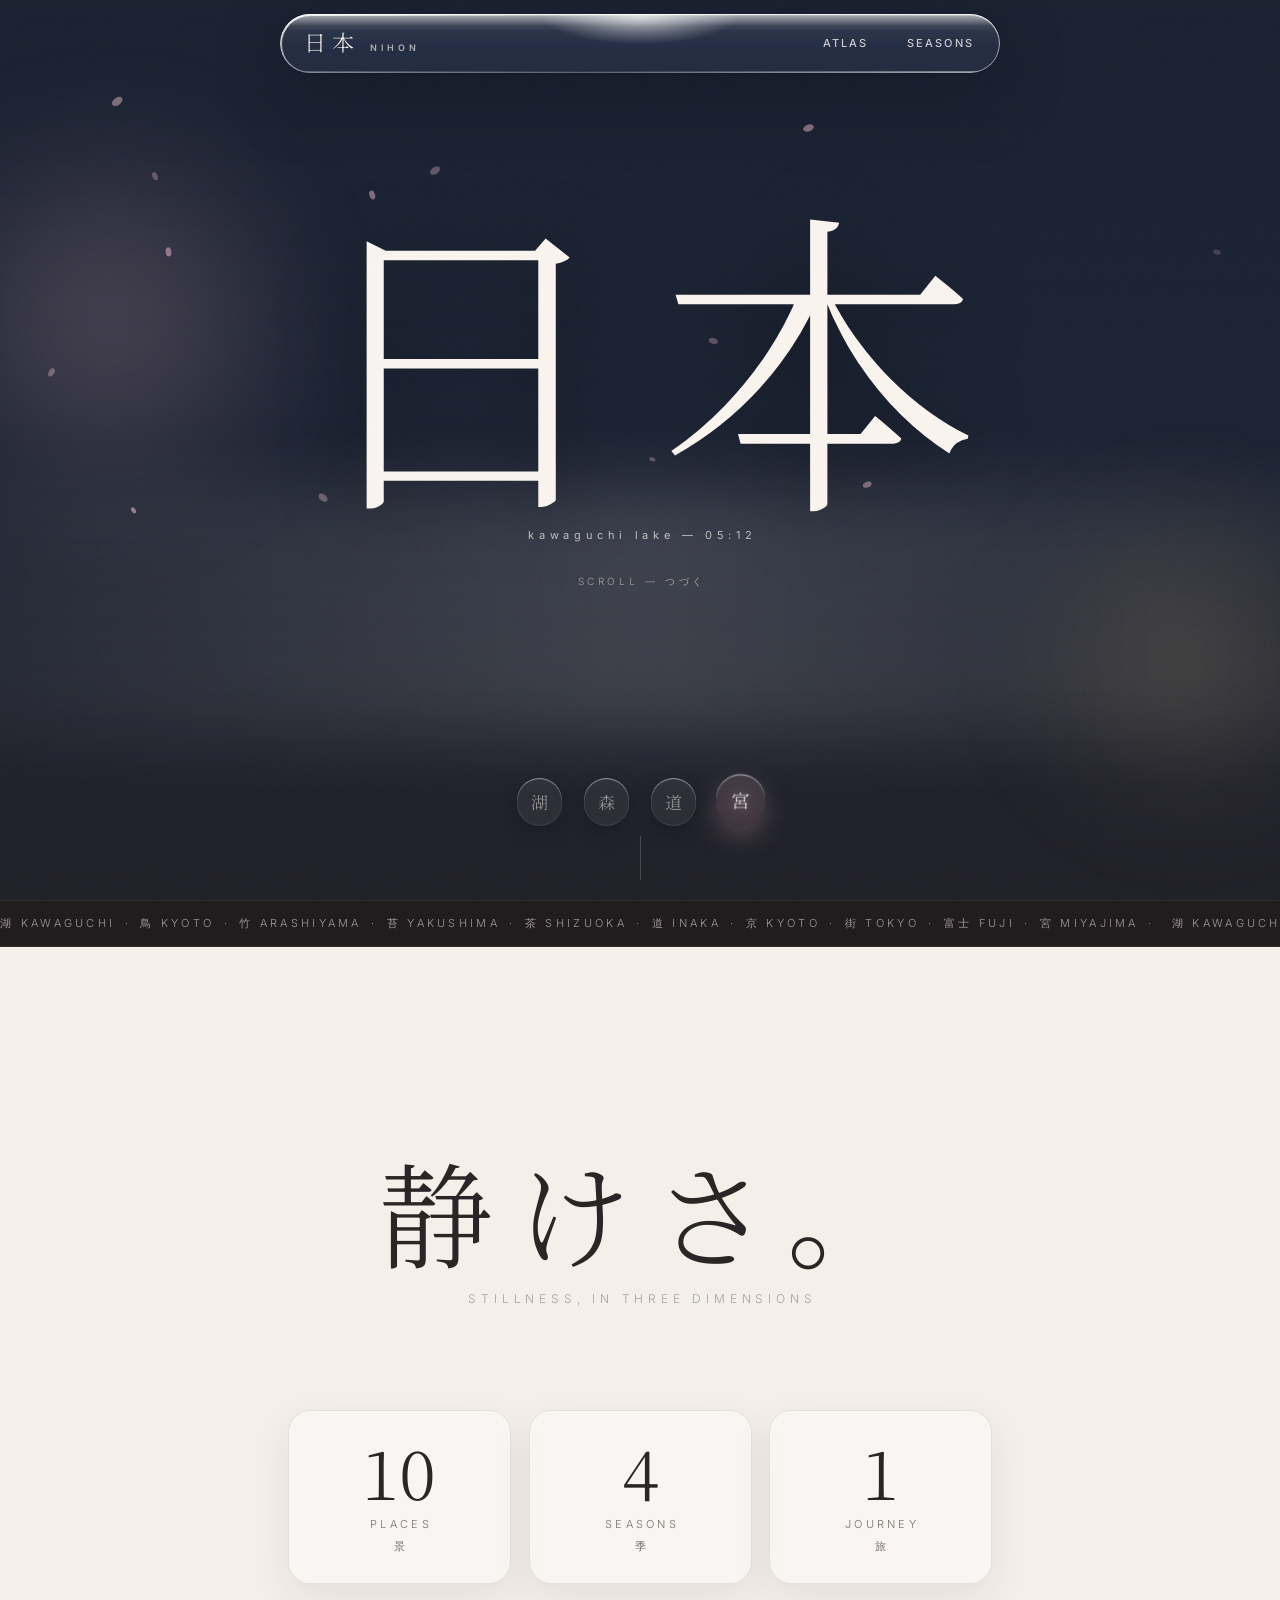
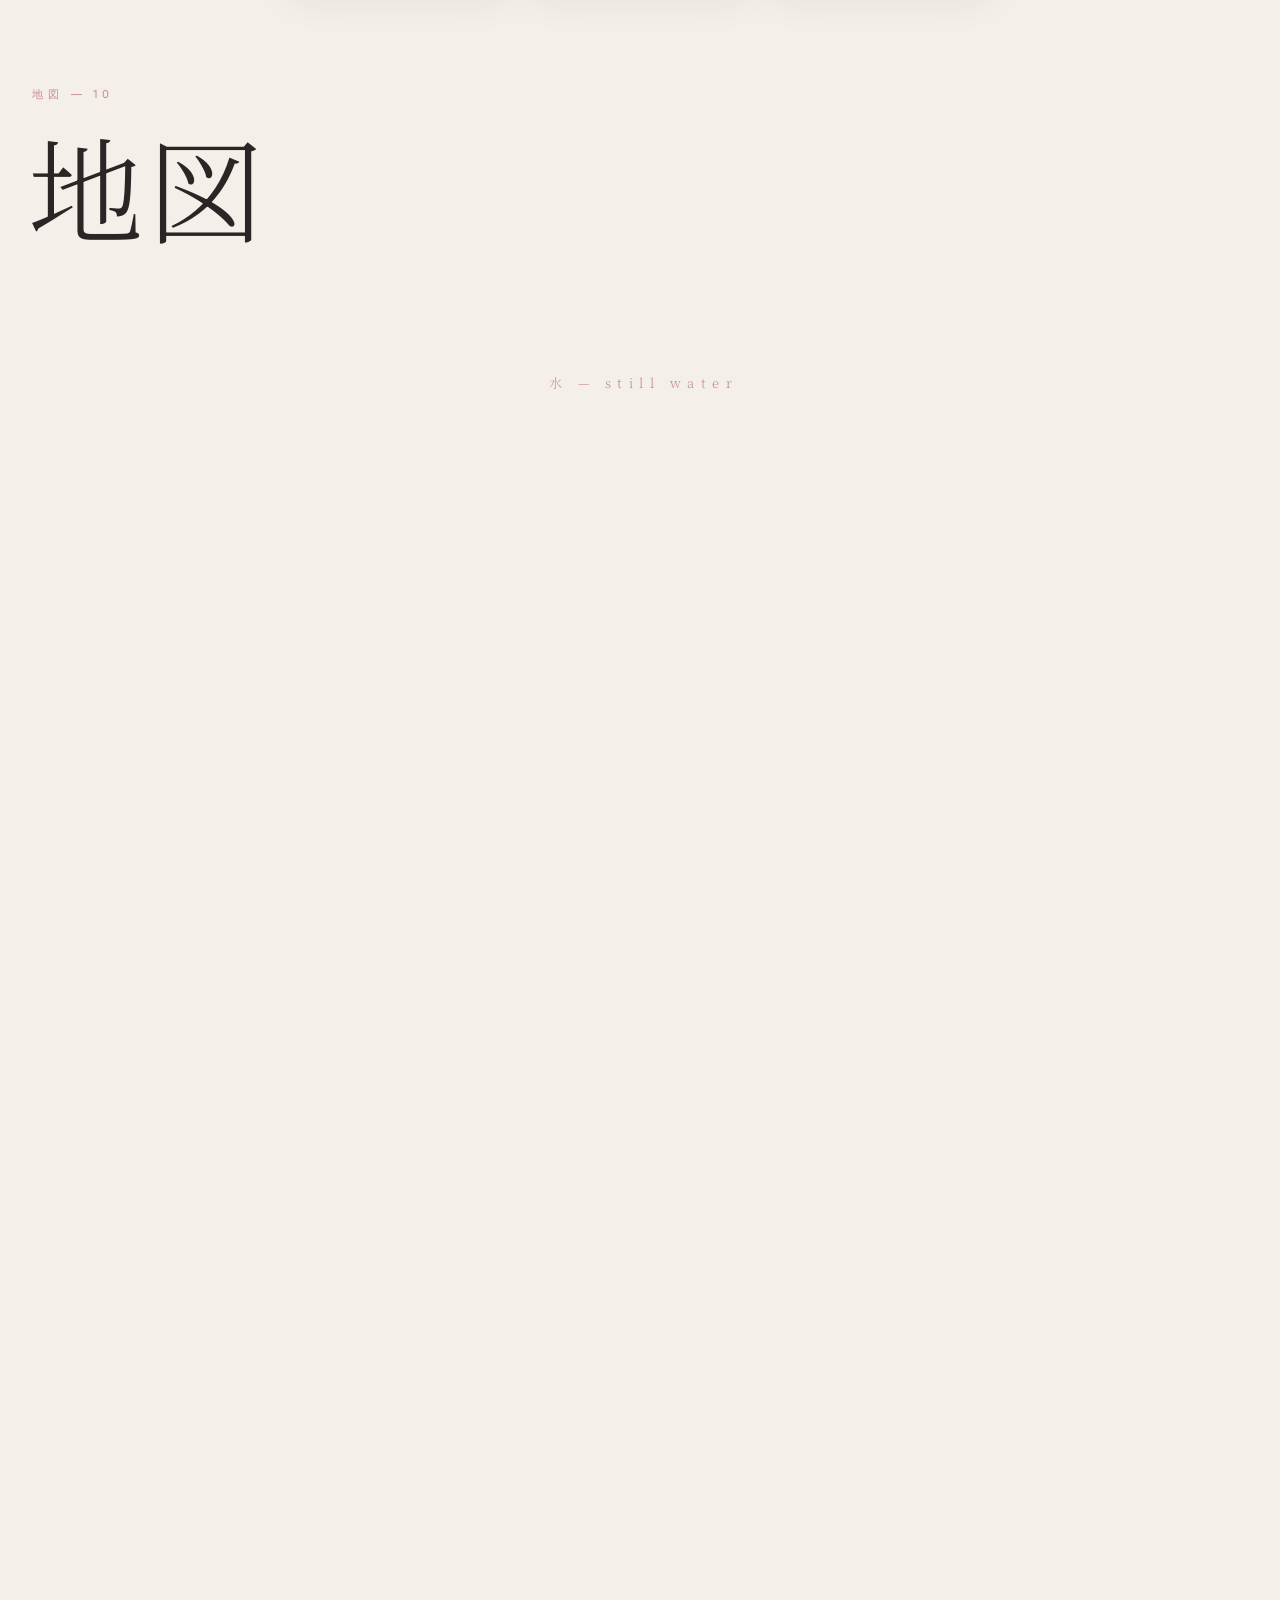
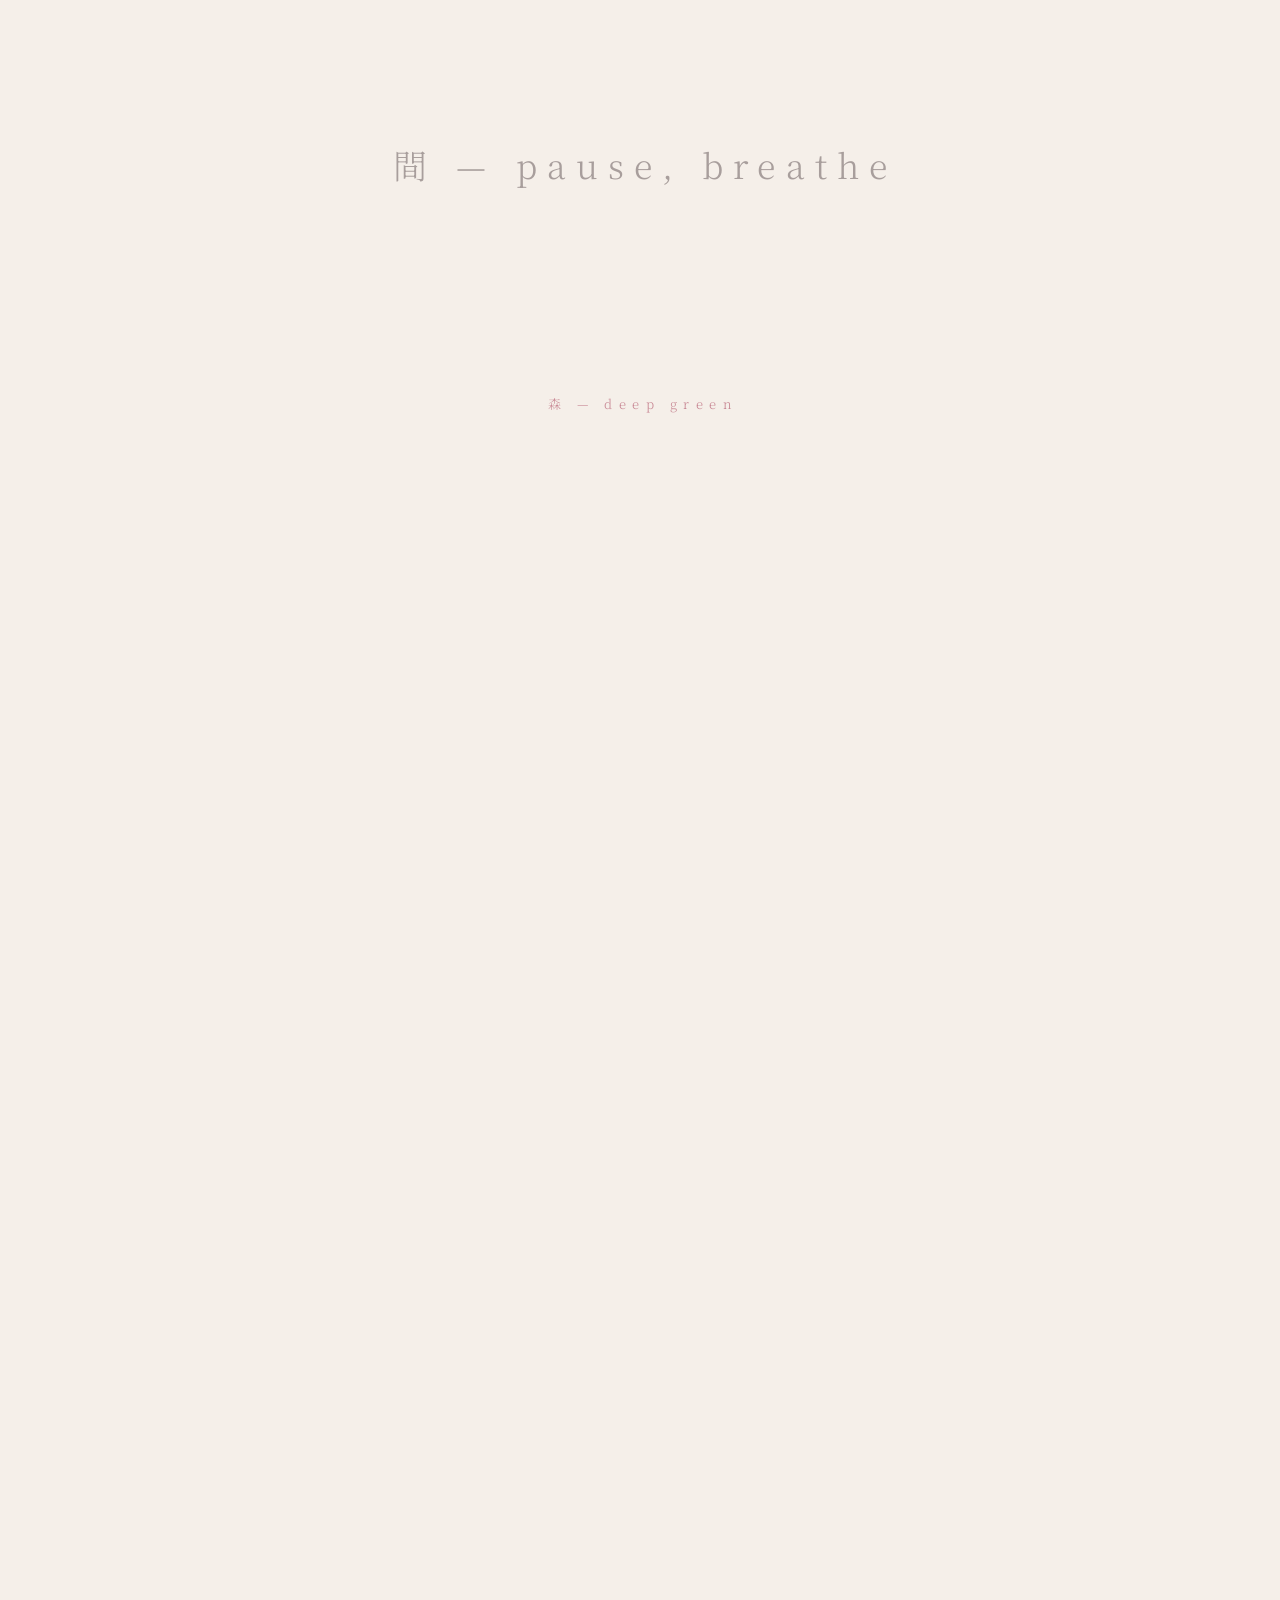
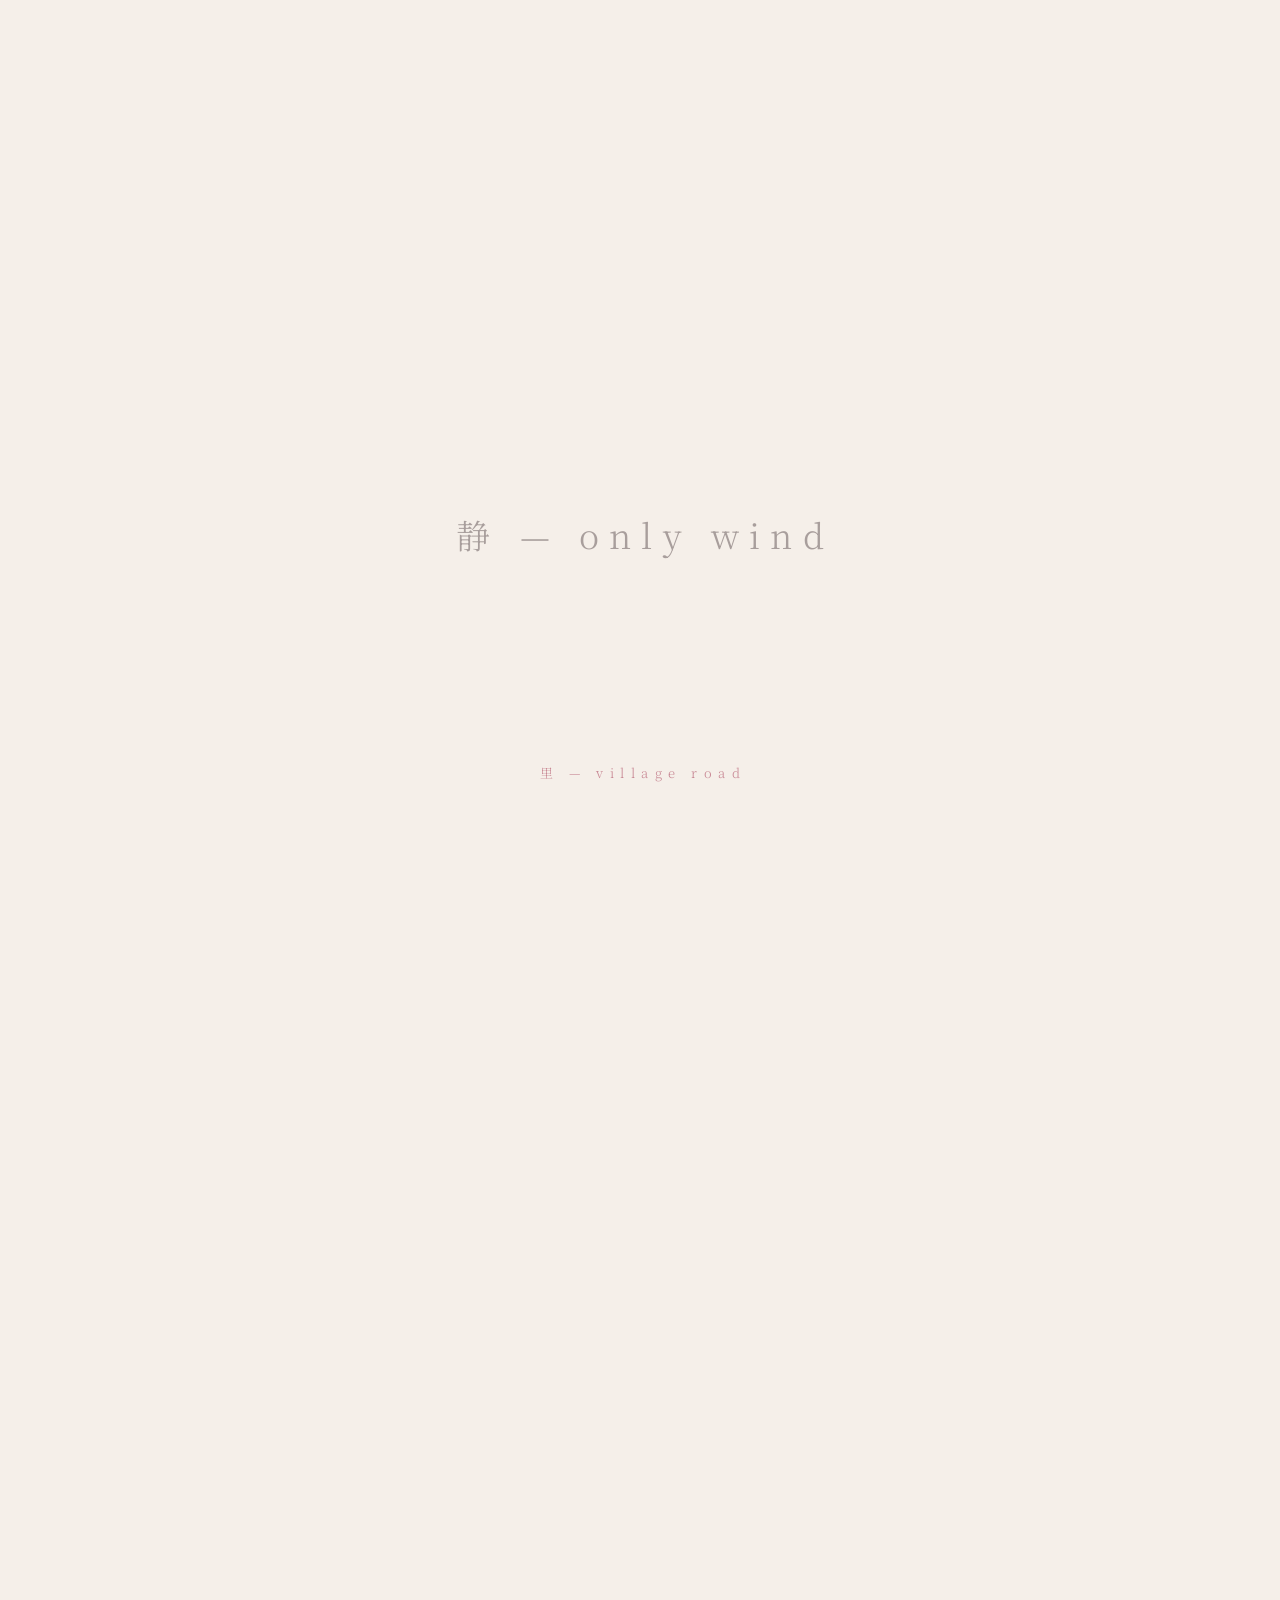
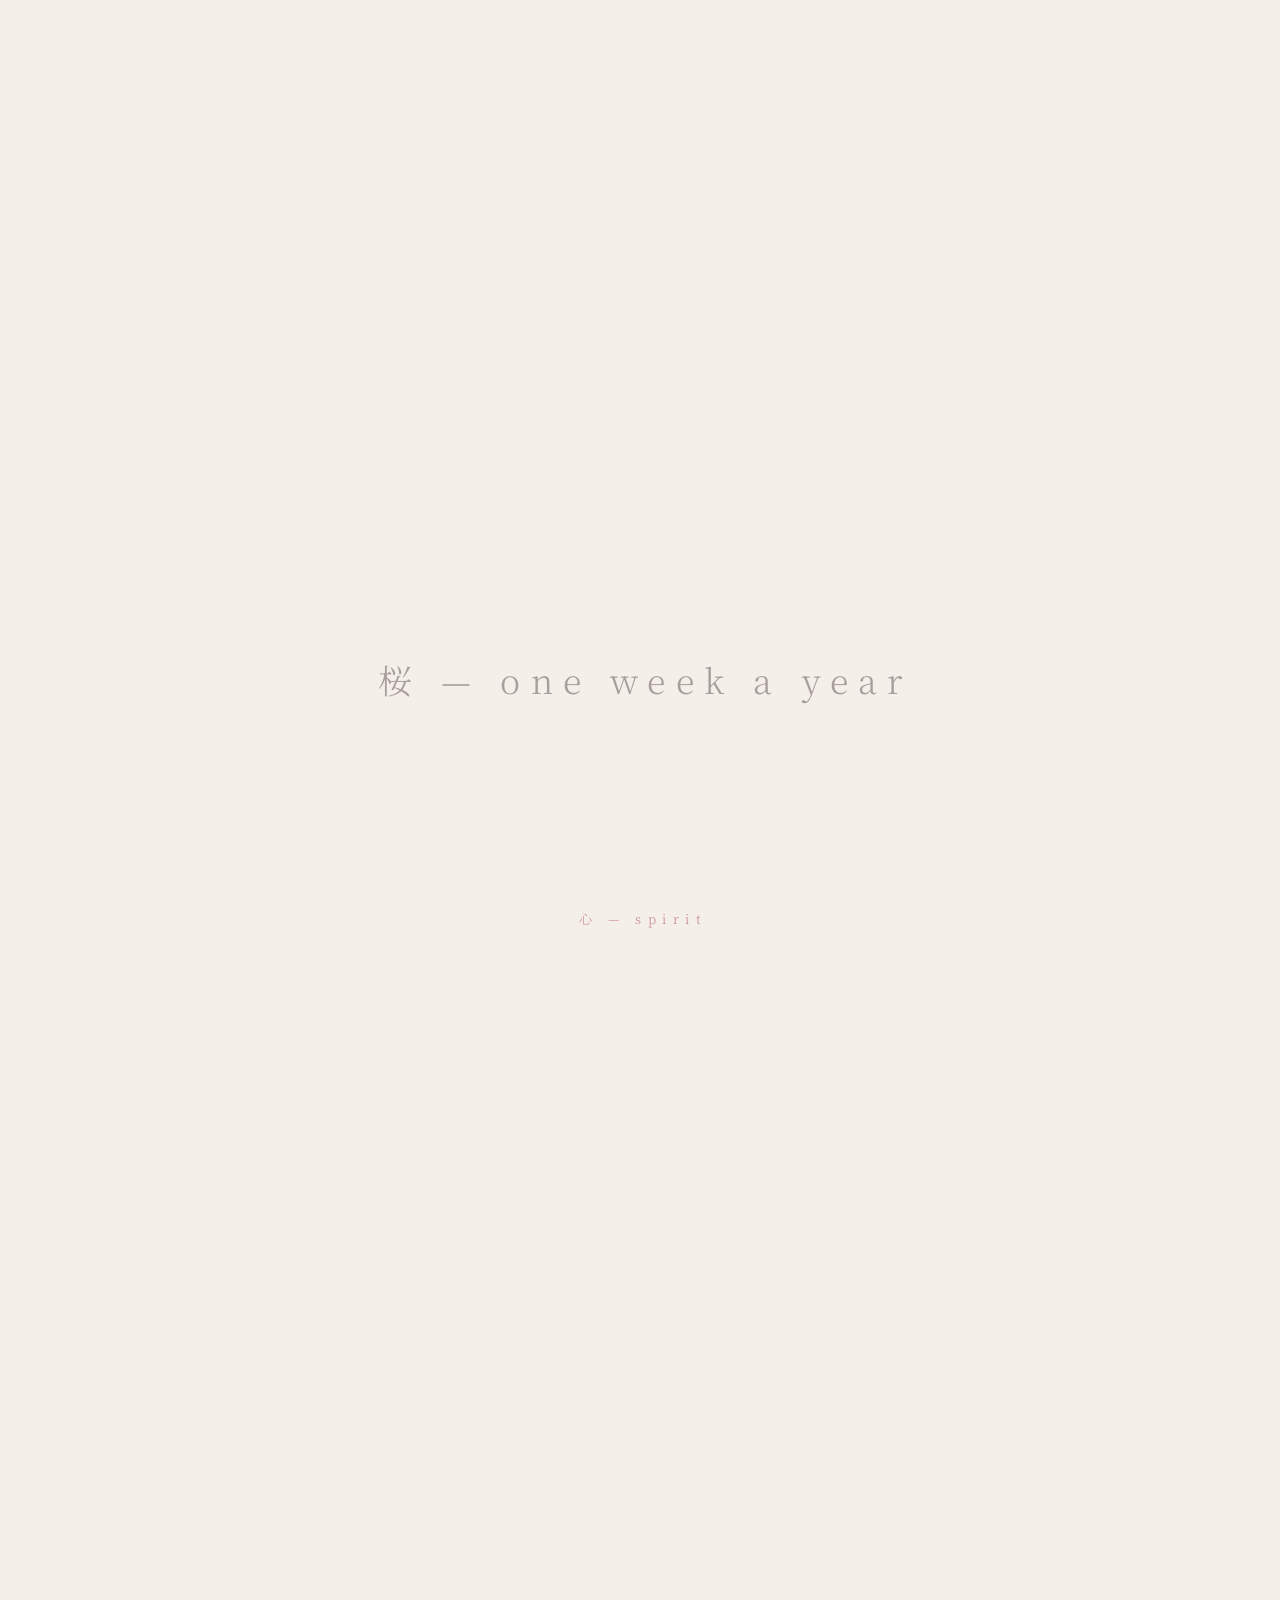
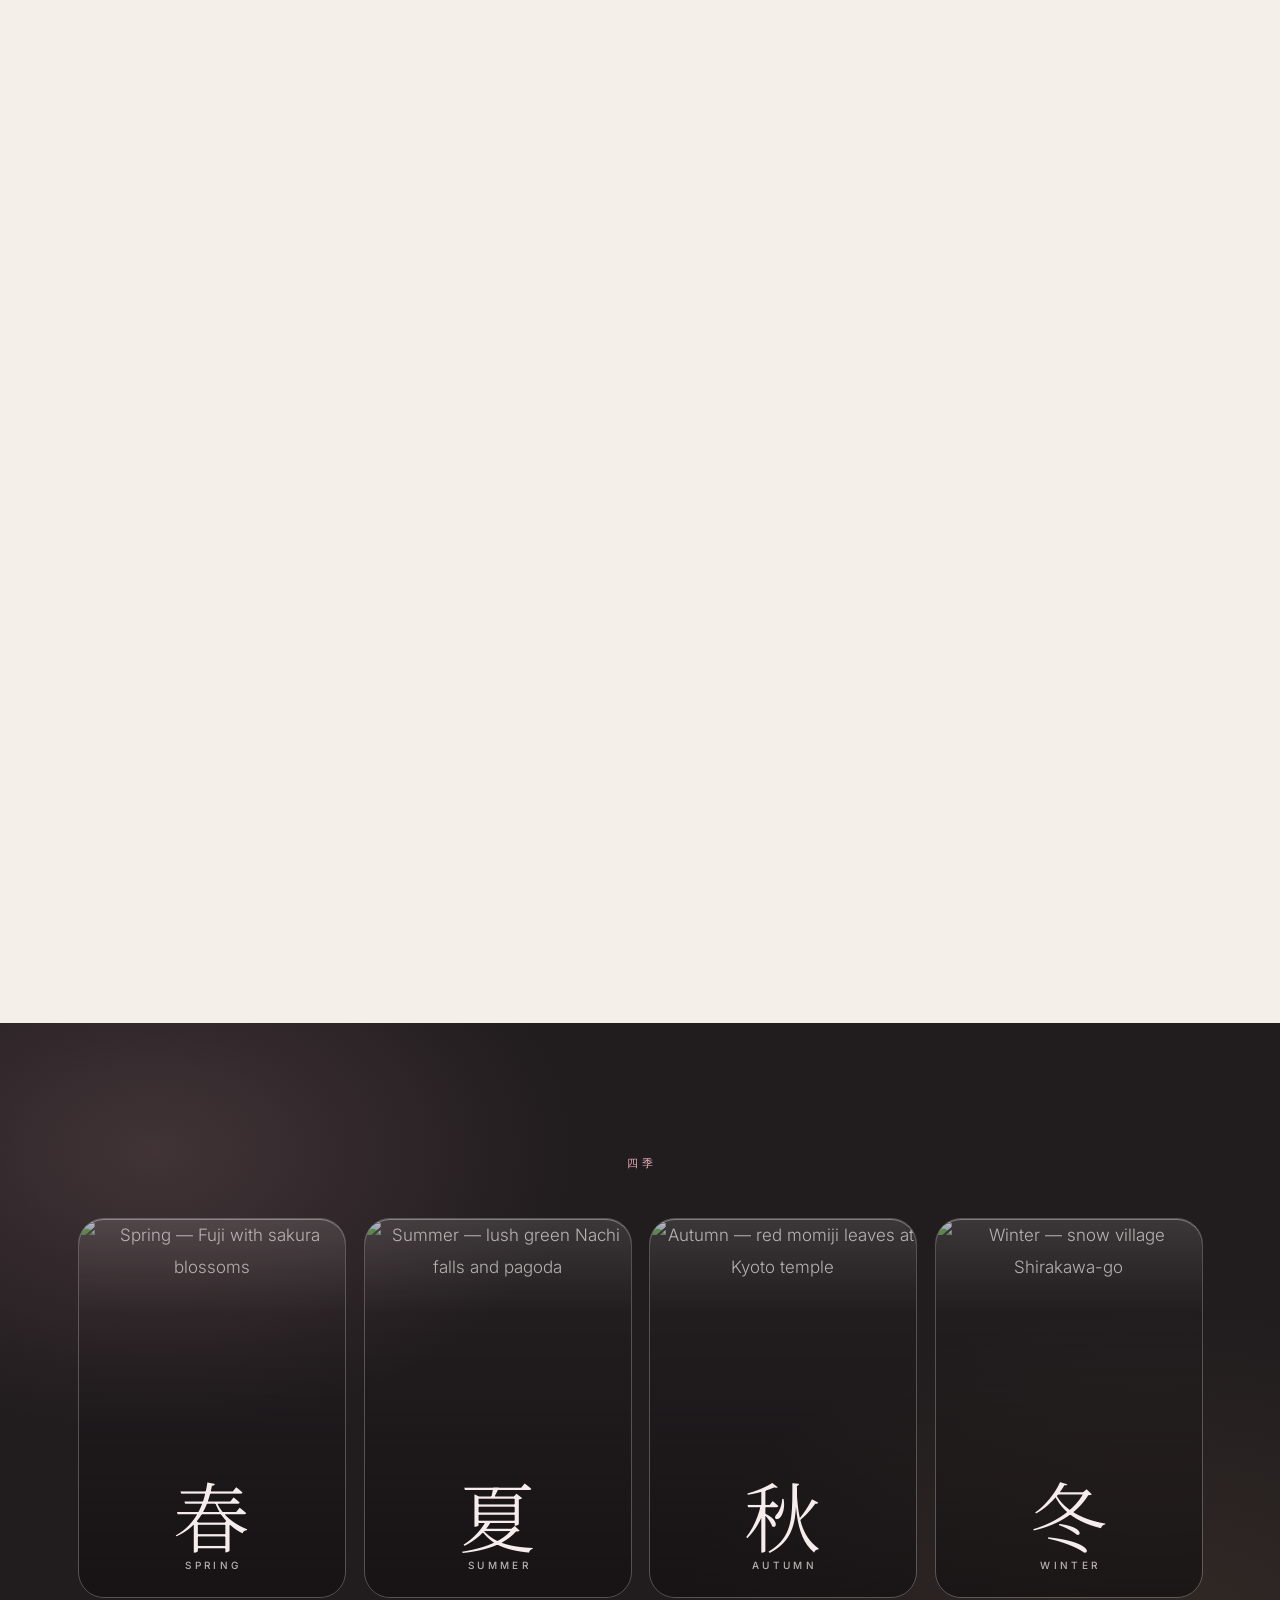
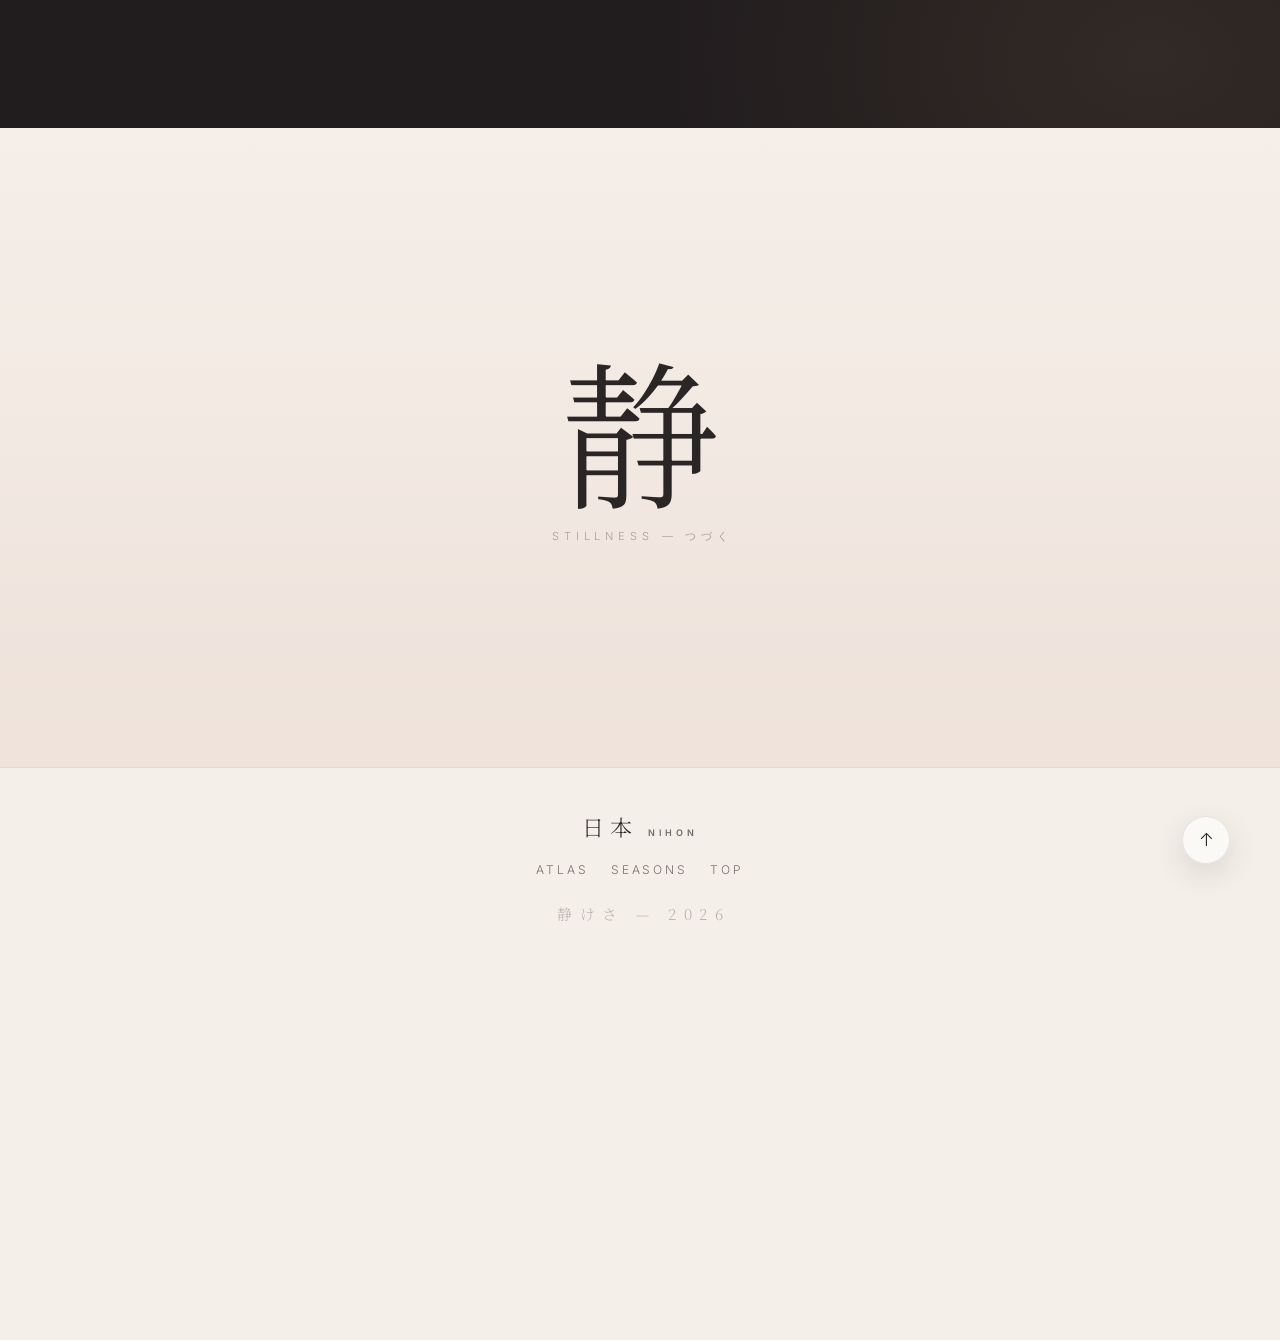
==== index.html @ bc263f72 "app.js alive: custom JS in its own file, crystal liquid glass, hide-on-scroll nav" ====
<!DOCTYPE html>
<html lang="en">
<head>
    <meta charset="UTF-8">
    <meta name="viewport" content="width=device-width, initial-scale=1.0, viewport-fit=cover">
    <meta name="description" content="NIHON — a quiet 3D walk through lake, mountain, road, forest and sakura.">
    <meta name="theme-color" content="#1a2233">
    <meta name="color-scheme" content="light">
    <meta property="og:title" content="NIHON 日本 — Stillness in 3D">
    <meta property="og:description" content="A quiet scroll through lake, bamboo, road, and sakura — now in depth.">
    <meta property="og:type" content="website">
    <meta property="og:image" content="https://images.unsplash.com/photo-1578134260566-d4083893996a?auto=format&fit=crop&w=1200&q=80">
    <link rel="icon" href="data:image/svg+xml,%3Csvg xmlns='http://www.w3.org/2000/svg' viewBox='0 0 100 100'%3E%3Ctext y='.9em' font-size='90'%3E%E6%97%A5%3C/text%3E%3C/svg%3E">
    <link rel="preload" as="image" href="https://images.unsplash.com/photo-1578134260566-d4083893996a?auto=format&fit=crop&w=2400&q=80" fetchpriority="high">
    <title>NIHON 日本 — Stillness in 3D</title>
    <link rel="preconnect" href="https://fonts.googleapis.com">
    <link rel="preconnect" href="https://fonts.gstatic.com" crossorigin>
    <link href="https://fonts.googleapis.com/css2?family=Inter:wght@300;400;500;600&family=Noto+Serif+JP:wght@300;400;500;600&display=swap" rel="stylesheet">
    <link rel="stylesheet" href="solo/styles.css">
</head>
<body>
    <div id="loader" aria-hidden="true"><span class="loader-kanji">日</span><span class="loader-bar"><span></span></span></div>
    <svg width="0" height="0" style="position:absolute" aria-hidden="true" focusable="false">
        <defs>
            <filter id="lg-water" x="-20%" y="-20%" width="140%" height="140%">
                <feTurbulence type="fractalNoise" baseFrequency="0.015 0.032" numOctaves="2" seed="7" result="n"></feTurbulence>
                <feDisplacementMap in="SourceGraphic" in2="n" scale="28" xChannelSelector="R" yChannelSelector="G"></feDisplacementMap>
            </filter>
        </defs>
    </svg>
    <a class="skip" href="#atlas">Skip to atlas</a>
    <div id="progress" aria-hidden="true"></div>
    <div id="grain" aria-hidden="true"></div>
    <div id="dot" aria-hidden="true"></div>

    <header class="nav" id="nav">
        <div class="wrap nav-in">
            <a class="brand magnetic" href="#top"><span class="jp">日本</span><span class="rom">NIHON</span></a>
            <nav class="menu" aria-label="Sections">
                <a class="magnetic" href="#atlas">Atlas</a>
                <a class="magnetic" href="#seasons">Seasons</a>
            </nav>
        </div>
    </header>

    <section class="hero" id="top">
        <div class="hero-still" data-depth="18" aria-hidden="true"><img src="https://images.unsplash.com/photo-1578134260566-d4083893996a?auto=format&fit=crop&w=2400&q=80" srcset="https://images.unsplash.com/photo-1578134260566-d4083893996a?auto=format&fit=crop&w=1200&q=70 1200w, https://images.unsplash.com/photo-1578134260566-d4083893996a?auto=format&fit=crop&w=2400&q=80 2400w" sizes="100vw" alt="" fetchpriority="high" decoding="async"></div>
        <div class="hero-shade" aria-hidden="true"></div>
        <div class="orb orb-a" data-depth="46" aria-hidden="true"></div>
        <div class="orb orb-b" data-depth="70" aria-hidden="true"></div>
        <div class="mist m1" aria-hidden="true"></div>
        <canvas id="petals" aria-hidden="true"></canvas>
        <div class="wrap hero-in">
            <div class="hero-3d">
                <h1 class="nippon">日本</h1>
            </div>
            <p class="tiny-line">kawaguchi lake — 05:12</p>
            <p class="next-hint">scroll — つづく</p>
        </div>
        <div class="hero-foot wrap">
            <div class="kana" aria-label="Journey chapters">
                <a class="k magnetic" href="#p-lake" aria-label="Water — Lake Kawaguchi" title="Water — lake">湖</a>
                <a class="k magnetic" href="#p-forest" aria-label="Forest — Arashiyama bamboo" title="Forest — bamboo">森</a>
                <a class="k magnetic" href="#p-road" aria-label="Village road — Inaka" title="Road — inaka">道</a>
                <a class="k magnetic" href="#p-miyajima" aria-label="Spirit — Miyajima floating torii" title="Spirit — miyajima">宮</a>
            </div>
            <span class="scroll-line" aria-hidden="true"><span></span></span>
        </div>
    </section>

    <div class="marquee" aria-hidden="true">
        <div class="track">
            <span>湖 Kawaguchi&ensp;·&ensp;鳥 Kyoto&ensp;·&ensp;竹 Arashiyama&ensp;·&ensp;苔 Yakushima&ensp;·&ensp;茶 Shizuoka&ensp;·&ensp;道 Inaka&ensp;·&ensp;京 Kyoto&ensp;·&ensp;街 Tokyo&ensp;·&ensp;富士 Fuji&ensp;·&ensp;宮 Miyajima&ensp;·&ensp;</span>
            <span>湖 Kawaguchi&ensp;·&ensp;鳥 Kyoto&ensp;·&ensp;竹 Arashiyama&ensp;·&ensp;苔 Yakushima&ensp;·&ensp;茶 Shizuoka&ensp;·&ensp;道 Inaka&ensp;·&ensp;京 Kyoto&ensp;·&ensp;街 Tokyo&ensp;·&ensp;富士 Fuji&ensp;·&ensp;宮 Miyajima&ensp;·&ensp;</span>
        </div>
    </div>

    <main>
        <section class="preface-sec">
            <p class="preface reveal">静けさ。</p>
            <p class="preface-sub reveal" style="--d:.15s">stillness, in three dimensions</p>
        </section>

        <section class="stats wrap" aria-label="Journey numbers">
            <div class="stat reveal" style="--d:0s"><span class="num" data-count="10">0</span><span class="lbl">places<br>景</span></div>
            <div class="stat reveal" style="--d:.12s"><span class="num" data-count="4">0</span><span class="lbl">seasons<br>季</span></div>
            <div class="stat reveal" style="--d:.24s"><span class="num" data-count="1">0</span><span class="lbl">journey<br>旅</span></div>
        </section>

        <section class="atlas-head wrap" id="atlas">
            <div class="reveal">
                <p class="eyebrow-light">地図 — 10</p>
                <h2>地図</h2>
            </div>
        </section>

        <section class="atlas">
            <p class="chapter reveal">水 — still water</p>
            <article class="place tilt reveal" id="p-lake" style="--d:.05s">
                <figure>
                    <img class="layer-back" src="https://images.unsplash.com/photo-1649583693539-f36f908da137?auto=format&fit=crop&w=1600&q=80" alt="Mount Fuji over Lake Kawaguchi at dawn" loading="lazy" decoding="async">
                    <div class="scrim"></div>
                    <span class="glare" aria-hidden="true"></span>
                    <span class="kanji-ghost" aria-hidden="true">湖</span>
                    <p class="badge"><span>01</span> 湖</p>
                    <div class="words reveal">
                        <h2>湖</h2>
                    </div>
                    <figcaption><span class="chip">Kawaguchi</span></figcaption>
                </figure>
            </article>

            <article class="place slim tilt reveal" id="p-torii" style="--d:.1s">
                <figure>
                    <img class="layer-back" src="https://images.unsplash.com/photo-1528360983277-13d401cdc186?auto=format&fit=crop&w=1600&q=80" alt="Fushimi Inari torii gates in Kyoto" loading="lazy" decoding="async">
                    <div class="scrim"></div>
                    <span class="glare" aria-hidden="true"></span>
                    <span class="kanji-ghost" aria-hidden="true">鳥</span>
                    <p class="badge"><span>02</span> 鳥居</p>
                    <div class="words reveal">
                        <h2>鳥</h2>
                    </div>
                    <figcaption><span class="chip">Kyoto</span></figcaption>
                </figure>
            </article>

            <p class="ma reveal">間 — pause, breathe</p>

            <p class="chapter reveal">森 — deep green</p>
            <article class="place tilt reveal" id="p-forest" style="--d:.05s">
                <figure>
                    <img class="layer-back" src="https://images.unsplash.com/photo-1702564492961-3643703480c2?auto=format&fit=crop&w=1600&q=80" alt="Arashiyama bamboo grove in Kyoto" loading="lazy" decoding="async">
                    <div class="scrim"></div>
                    <span class="glare" aria-hidden="true"></span>
                    <span class="kanji-ghost" aria-hidden="true">竹</span>
                    <p class="badge"><span>03</span> 竹</p>
                    <div class="words reveal">
                        <h2>竹</h2>
                    </div>
                    <figcaption><span class="chip">Arashiyama</span></figcaption>
                </figure>
            </article>

            <article class="place slim tilt reveal" id="p-moss" style="--d:.1s">
                <figure>
                    <img class="layer-back" src="https://images.unsplash.com/photo-1502082553048-f009c37129b9?auto=format&fit=crop&w=1600&q=80" alt="Quiet green forest light" loading="lazy" decoding="async">
                    <div class="scrim"></div>
                    <span class="glare" aria-hidden="true"></span>
                    <span class="kanji-ghost" aria-hidden="true">苔</span>
                    <p class="badge"><span>04</span> 苔</p>
                    <div class="words reveal">
                        <h2>苔</h2>
                    </div>
                    <figcaption><span class="chip">Yakushima</span></figcaption>
                </figure>
            </article>

            <p class="ma reveal">静 — only wind</p>

            <p class="chapter reveal">里 — village road</p>
            <article class="place slim tilt reveal" id="p-tea" style="--d:.05s">
                <figure>
                    <img class="layer-back" src="https://images.unsplash.com/photo-1582793988951-9aed5509eb97?auto=format&fit=crop&w=1600&q=80" alt="Green tea fields in Shizuoka" loading="lazy" decoding="async">
                    <div class="scrim"></div>
                    <span class="glare" aria-hidden="true"></span>
                    <span class="kanji-ghost" aria-hidden="true">茶</span>
                    <p class="badge"><span>05</span> 茶</p>
                    <div class="words reveal">
                        <h2>茶</h2>
                    </div>
                    <figcaption><span class="chip">Shizuoka</span></figcaption>
                </figure>
            </article>

            <article class="place tilt reveal" id="p-road" style="--d:.1s">
                <figure>
                    <img class="layer-back" src="https://images.unsplash.com/photo-1505069190533-da1c9af13346?auto=format&fit=crop&w=1600&q=80" alt="Country road with Mount Fuji ahead" loading="lazy" decoding="async">
                    <div class="scrim"></div>
                    <span class="glare" aria-hidden="true"></span>
                    <span class="kanji-ghost" aria-hidden="true">道</span>
                    <p class="badge"><span>06</span> 道</p>
                    <div class="words reveal">
                        <h2>道</h2>
                    </div>
                    <figcaption><span class="chip">Inaka</span></figcaption>
                </figure>
            </article>

            <article class="place slim tilt reveal" id="p-kyo" style="--d:.05s">
                <figure>
                    <img class="layer-back" src="https://images.unsplash.com/photo-1493976040374-85c8e12f0c0e?auto=format&fit=crop&w=1600&q=80" alt="Old Kyoto temple street in the morning" loading="lazy" decoding="async">
                    <div class="scrim"></div>
                    <span class="glare" aria-hidden="true"></span>
                    <span class="kanji-ghost" aria-hidden="true">京</span>
                    <p class="badge"><span>07</span> 京</p>
                    <div class="words reveal">
                        <h2>京</h2>
                    </div>
                    <figcaption><span class="chip">Kyoto</span></figcaption>
                </figure>
            </article>

            <article class="place slim tilt reveal" id="p-machi" style="--d:.1s">
                <figure>
                    <img class="layer-back" src="https://images.unsplash.com/photo-1480796927426-f609979314bd?auto=format&fit=crop&w=1600&q=80" alt="Soft Tokyo skyline fading into dusk haze" loading="lazy" decoding="async">
                    <div class="scrim"></div>
                    <span class="glare" aria-hidden="true"></span>
                    <span class="kanji-ghost" aria-hidden="true">街</span>
                    <p class="badge"><span>08</span> 街</p>
                    <div class="words reveal">
                        <h2>街</h2>
                    </div>
                    <figcaption><span class="chip">Tokyo</span></figcaption>
                </figure>
            </article>

            <p class="ma reveal">桜 — one week a year</p>

            <p class="chapter reveal">心 — spirit</p>
            <article class="place tilt reveal" id="p-fuji" style="--d:.05s">
                <figure>
                    <img class="layer-back" src="https://images.unsplash.com/photo-1545569341-9eb8b30979d9?auto=format&fit=crop&w=1600&q=80" alt="Chureito pagoda with Mount Fuji and sakura" loading="lazy" decoding="async">
                    <div class="scrim"></div>
                    <span class="glare" aria-hidden="true"></span>
                    <span class="kanji-ghost" aria-hidden="true">富士</span>
                    <p class="badge"><span>09</span> 富士</p>
                    <div class="words reveal">
                        <h2>富士</h2>
                    </div>
                    <figcaption><span class="chip">Fuji</span></figcaption>
                </figure>
            </article>

            <article class="place slim tilt reveal" id="p-miyajima" style="--d:.1s">
                <figure>
                    <img class="layer-back" src="https://images.unsplash.com/photo-1522383225653-ed111181a951?auto=format&fit=crop&w=1600&q=80" alt="Floating torii gate at Miyajima in calm water" loading="lazy" decoding="async">
                    <div class="scrim"></div>
                    <span class="glare" aria-hidden="true"></span>
                    <span class="kanji-ghost" aria-hidden="true">宮</span>
                    <p class="badge"><span>10</span> 宮島</p>
                    <div class="words reveal">
                        <h2>宮</h2>
                    </div>
                    <figcaption><span class="chip">Miyajima</span></figcaption>
                </figure>
            </article>
        </section>

        <section class="seasons" id="seasons">
            <div class="seasons-glow" aria-hidden="true"></div>
            <div class="wrap">
                <p class="eyebrow reveal">四季</p>
                <div class="season-min reveal" style="--d:.1s">
                    <div class="season-card tilt"><span class="shine" aria-hidden="true"></span><img src="https://images.unsplash.com/photo-1490806843957-31f4c9a91c65?auto=format&fit=crop&w=800&q=70" alt="Spring — Fuji with sakura blossoms" loading="lazy"><span class="kanji">春</span><span class="rom">spring</span></div>
                    <div class="season-card tilt"><span class="shine" aria-hidden="true"></span><img src="https://images.unsplash.com/photo-1589308078059-be1415eab4c3?auto=format&fit=crop&w=800&q=70" alt="Summer — lush green Nachi falls and pagoda" loading="lazy"><span class="kanji">夏</span><span class="rom">summer</span></div>
                    <div class="season-card tilt"><span class="shine" aria-hidden="true"></span><img src="https://images.unsplash.com/photo-1504198458649-3128b932f49e?auto=format&fit=crop&w=800&q=70" alt="Autumn — red momiji leaves at Kyoto temple" loading="lazy"><span class="kanji">秋</span><span class="rom">autumn</span></div>
                    <div class="season-card tilt"><span class="shine" aria-hidden="true"></span><img src="https://images.unsplash.com/photo-1557409518-691ebcd96038?auto=format&fit=crop&w=800&q=70" alt="Winter — snow village Shirakawa-go" loading="lazy"><span class="kanji">冬</span><span class="rom">winter</span></div>
                </div>
            </div>
        </section>

        <section class="closing">
            <div class="wrap narrow reveal">
                <p class="kanji-lg">静</p>
                <p class="closing-sub">stillness — つづく</p>
            </div>
        </section>
    </main>

    <footer id="colophon">
        <div class="wrap foot-in">
            <a class="brand foot-brand magnetic" href="#top"><span class="jp">日本</span><span class="rom">NIHON</span></a>
            <nav class="foot-nav" aria-label="Footer">
                <a href="#atlas">Atlas</a>
                <a href="#seasons">Seasons</a>
                <a href="#top">Top</a>
            </nav>
            <p class="dim">静けさ — <span id="year">2026</span></p>
            <button id="toTop" class="to-top magnetic" aria-label="Back to top">↑</button>
        </div>
    </footer>

    <script src="solo/lenis.min.js"></script>
    <script src="solo/app.js"></script>
</body>
</html>
---- solo/styles.css ----
:root {
    --paper: #f5efe9;
    --paper-2: #eee2da;
    --ink: #2b2626;
    --soft: #7a6f6d;
    --muted: #a89e9c;
    --line: rgba(43, 38, 38, 0.1);
    --moss-bright: #8ba182;
    --washi: #faf5ef;
    --deep: #211c1e;
    --kin: #c9a86a;
    --sakura: #e9aeb9;
    --sakura-deep: #c98a96;
    --shadow-lg: 0 30px 80px rgba(16, 21, 16, 0.28), 0 4px 18px rgba(16, 21, 16, 0.18);
    --expo: cubic-bezier(0.22, 1, 0.36, 1);
    --serif: "Noto Serif JP", "Hiragino Mincho ProN", serif;
    --sans: "Inter", -apple-system, "Segoe UI", Arial, sans-serif;
    /* liquid glass tokens — 100% water, real depth */
    --glass-blur: blur(14px) saturate(1.4);
    --glass-blur-sm: blur(10px) saturate(1.3);
    --glass-edge: rgba(255, 255, 255, 0.5);
    --glass-hi: rgba(255, 255, 255, 0.8);
    --glass-lo: rgba(255, 255, 255, 0.08);
    --mx: 50%;
    --my: 18%;
    --gi: 1;
    --rx: 0deg;
    --ry: 0deg;
    --press: 0;
    --spring: cubic-bezier(0.34, 1.8, 0.64, 1);
    /* 3D card tokens */
    --gx: 50%;
    --gy: 30%;
    --hx: 0deg;
    --hy: 0deg;
    --d: 0s;
}
@property --mx { syntax: "<percentage>"; inherits: true; initial-value: 50%; }
@property --my { syntax: "<percentage>"; inherits: true; initial-value: 18%; }
@property --gi { syntax: "<number>"; inherits: true; initial-value: 1; }

* { box-sizing: border-box; }
html { scroll-behavior: smooth; }
html.lenis, html.lenis body { height: auto; }
.lenis.lenis-smooth { scroll-behavior: auto !important; }
body {
    margin: 0;
    background: var(--paper);
    color: var(--ink);
    font-family: var(--sans);
    font-weight: 300;
    font-size: 17px;
    line-height: 1.9;
    -webkit-font-smoothing: antialiased;
    text-rendering: optimizeLegibility;
    overflow-x: hidden;
}
::selection { background: var(--sakura); color: #fff; }
h1, h2, h3 { font-family: var(--serif); font-weight: 300; line-height: 1.15; margin: 0; text-wrap: balance; letter-spacing: 0.02em; }
p { text-wrap: pretty; }
img { user-select: none; display: block; opacity: 0; transition: opacity 0.9s ease; }
img.ok { opacity: 1; }
a { transition: color 0.4s var(--expo), opacity 0.4s var(--expo), background 0.4s var(--expo), transform 0.4s var(--expo), border-color 0.4s; }
a:focus-visible, button:focus-visible { outline: 2px solid var(--moss-bright); outline-offset: 4px; border-radius: 4px; }
button { font: inherit; }
.wrap { max-width: 1180px; margin: 0 auto; padding: 0 28px; }
.wrap.narrow { max-width: 700px; }
.skip { position: fixed; top: -60px; left: 16px; z-index: 300; background: var(--ink); color: var(--washi); font-size: 13px; letter-spacing: 0.08em; text-decoration: none; padding: 10px 18px; border-radius: 999px; transition: top 0.3s var(--expo); }
.skip:focus-visible { top: 12px; }
section[id], article[id] { scroll-margin-top: 90px; }

/* loader */
#loader { position: fixed; inset: 0; z-index: 400; display: flex; flex-direction: column; gap: 18px; align-items: center; justify-content: center; background: #1a2233; color: var(--washi); transition: opacity 0.7s var(--expo), visibility 0.7s; }
#loader.done { opacity: 0; visibility: hidden; }
.loader-kanji { font-family: var(--serif); font-size: clamp(64px, 12vw, 110px); animation: breatheHint 1.6s ease-in-out infinite; }
.loader-bar { width: 148px; height: 2px; border-radius: 2px; background: rgba(250,245,239,0.18); overflow: hidden; }
.loader-bar span { display: block; height: 100%; width: 40%; border-radius: inherit; background: linear-gradient(90deg, var(--sakura), var(--kin)); animation: loadslide 1.1s var(--expo) infinite; }
@keyframes loadslide { 0% { transform: translateX(-110%); } 100% { transform: translateX(380%); } }

/* progress + grain */
#progress { position: fixed; top: 0; left: 0; right: 0; height: 3px; z-index: 120; background: linear-gradient(90deg, var(--sakura), var(--kin)); transform-origin: 0 50%; transform: scaleX(0); }
#grain { position: fixed; inset: 0; z-index: 90; pointer-events: none; opacity: 0.05;
    background-image: url("data:image/svg+xml,%3Csvg xmlns='http://www.w3.org/2000/svg' width='160' height='160'%3E%3Cfilter id='n'%3E%3CfeTurbulence type='fractalNoise' baseFrequency='0.9' numOctaves='2'/%3E%3C/filter%3E%3Crect width='160' height='160' filter='url(%23n)' opacity='1'/%3E%3C/svg%3E");
}

/* reveal — staggered */
.reveal { opacity: 0; transform: translateY(28px); transition: opacity 1s var(--expo), transform 1s var(--expo); transition-delay: var(--d, 0s); will-change: opacity, transform; }
.reveal.in { opacity: 1; transform: none; }

/* magnetic */
.magnetic { transition: translate 0.45s var(--expo); will-change: translate; }

/* nav — true liquid glass pill */
.nav { position: fixed; inset: 14px 0 auto 0; z-index: 100; perspective: 900px; transition: translate 0.5s var(--expo); }
.nav.hide { translate: 0 -140%; }
.nav-in {
    position: relative; overflow: hidden; isolation: isolate;
    max-width: 720px; margin: 0 auto; padding: 10px 10px 10px 24px;
    display: flex; align-items: center; justify-content: space-between; gap: 20px;
    border: 0; border-radius: 999px;
    transform: rotateX(var(--rx)) rotateY(var(--ry)) scale(calc(1 - var(--press) * 0.02));
    background:
        linear-gradient(180deg, rgba(255,255,255,0.28), rgba(255,255,255,0.04) 30%, transparent 62%),
        rgba(255,255,255,0.05);
    backdrop-filter: var(--glass-blur); -webkit-backdrop-filter: var(--glass-blur);
    box-shadow:
        inset 0 1px 1px 0 rgba(255,255,255,0.9),
        inset 0 -1px 1px 0 rgba(255,255,255,0.15),
        inset 1px 0 1px 0 rgba(255,255,255,0.25),
        inset -1px 0 1px 0 rgba(255,255,255,0.25),
        inset 0 0 0 1px rgba(255,255,255,0.08),
        0 1px 2px rgba(5,10,20,0.15),
        0 24px 70px rgba(5,10,20,0.3);
    transition: background 0.6s var(--expo), box-shadow 0.6s;
}
.nav-in::before {
    content: ""; position: absolute; inset: 0; z-index: 0; border-radius: inherit; pointer-events: none;
    background:
        linear-gradient(180deg, rgba(255,255,255,0.5), transparent 20%),
        radial-gradient(140px 40px at var(--mx) 4%, rgba(255,255,255,calc(0.65 * var(--gi))), transparent 70%);
    opacity: 1;
}
.nav-in::after {
    content: ""; position: absolute; inset: 0; border-radius: inherit; pointer-events: none;
    padding: 1.5px;
    background: linear-gradient(165deg, rgba(255,255,255,1), rgba(255,255,255,0.25) 28%, rgba(255,255,255,0.05) 55%, rgba(255,255,255,0.5) 100%);
    -webkit-mask: linear-gradient(#000 0 0) content-box, linear-gradient(#000 0 0);
    -webkit-mask-composite: xor; mask-composite: exclude;
    opacity: 0.9;
}
@keyframes lg-ripple {
    from { transform: translate(-50%, -50%) scale(0.15); opacity: 0.55; }
    to { transform: translate(-50%, -50%) scale(1); opacity: 0; }
}
.nav-in .ripple {
    position: absolute; z-index: 0; width: 200px; height: 200px; border-radius: 50%;
    left: var(--rx-px, 50%); top: var(--ry-px, 50%);
    border: 1px solid rgba(255,255,255,0.6);
    background: radial-gradient(circle, transparent 62%, rgba(255,255,255,0.14) 100%);
    pointer-events: none;
    animation: lg-ripple 0.8s var(--expo) forwards;
}
.nav-in:active { --press: 1; }
.nav.solid .nav-in {
    background:
        linear-gradient(180deg, rgba(255,255,255,0.55), rgba(255,255,255,0.08) 55%),
        rgba(250,245,239,0.2);
    box-shadow:
        inset 0 1px 1px 0 #fff,
        inset 0 -1px 1px 0 rgba(255,255,255,0.4),
        inset 1px 0 1px 0 rgba(255,255,255,0.5),
        inset -1px 0 1px 0 rgba(255,255,255,0.5),
        0 1px 2px rgba(43,38,38,0.08),
        0 20px 55px rgba(43,38,38,0.16);
}
.brand { display: flex; align-items: baseline; gap: 10px; text-decoration: none; color: var(--washi); }
.nav.solid .brand { color: var(--ink); }
.brand .jp { font-family: var(--serif); font-weight: 300; font-size: 22px; line-height: 1; letter-spacing: 0.28em; }
.brand .rom { font-size: 9px; font-weight: 600; letter-spacing: 0.44em; opacity: 0.65; }
.menu { display: flex; gap: 6px; align-items: center; }
.nav-in > * { position: relative; z-index: 1; }
.menu a { position: relative; overflow: hidden; color: rgba(250,245,239,0.78); text-decoration: none; font-size: 11px; font-weight: 500; letter-spacing: 0.2em; text-transform: uppercase; padding: 9px 16px; border-radius: 999px; transition: background 0.5s var(--expo), color 0.5s, box-shadow 0.5s var(--expo), transform 0.5s var(--expo); }
.menu a::before { content: ""; position: absolute; inset: 0; border-radius: inherit; background: linear-gradient(180deg, rgba(255,255,255,0.3), transparent 55%); opacity: 0; transition: opacity 0.4s; pointer-events: none; }
.menu a:hover {
    background: rgba(255,255,255,0.1);
    color: #fff; transform: translateY(-1px);
    box-shadow: inset 0 1px 0 rgba(255,255,255,0.45), inset 0 -1px 0 rgba(0,0,0,0.1), 0 8px 22px rgba(0,0,0,0.25);
}
.menu a:hover::before { opacity: 1; }
.nav.solid .menu a { color: var(--soft); }
.nav.solid .menu a:hover { background: rgba(43,38,38,0.07); color: var(--ink); }

/* hero — Fuji dawn, layered 3D */
.hero { position: relative; min-height: 100svh; display: flex; flex-direction: column; justify-content: center; background: #1a2233; color: var(--washi); overflow: clip; isolation: isolate; }
.hero-still { position: absolute; inset: 0; will-change: transform, translate; }
.hero-still img { width: 100%; height: 100%; object-fit: cover; object-position: center 45%; filter: saturate(0.82) contrast(1.0) brightness(0.82) sepia(0.08); transform: scale(1.06); animation: kenburns 22s ease-out forwards; }
@keyframes kenburns { from { transform: scale(1.12); } to { transform: scale(1.04); } }
.hero-shade { position: absolute; inset: 0; z-index: 2; background: linear-gradient(180deg, rgba(20,28,43,0.38), rgba(20,28,43,0.02) 45%, rgba(33,28,30,0.6) 100%); }
.orb { position: absolute; z-index: 2; border-radius: 50%; filter: blur(60px); pointer-events: none; opacity: 0.55; will-change: translate; }
.orb-a { width: min(44vw, 420px); height: min(44vw, 420px); left: -8%; top: 12%; background: radial-gradient(circle, rgba(233,174,185,0.5), transparent 70%); animation: drift1 16s ease-in-out infinite alternate; }
.orb-b { width: min(36vw, 340px); height: min(36vw, 340px); right: -6%; bottom: 8%; background: radial-gradient(circle, rgba(201,168,106,0.42), transparent 70%); animation: drift1 20s ease-in-out infinite alternate-reverse; }
.mist { position: absolute; left: -20%; right: -20%; bottom: 18%; z-index: 2; height: 28vh; pointer-events: none; filter: blur(34px); background: linear-gradient(90deg, transparent, rgba(250,245,239,0.15), transparent); animation: drift1 22s ease-in-out infinite alternate; }
@keyframes drift1 { from { transform: translateX(-5%); } to { transform: translateX(5%); } }
#petals { position: absolute; inset: 0; z-index: 2; pointer-events: none; opacity: 0.85; }
.hero-in { position: relative; z-index: 3; width: 100%; text-align: center; padding: 30px 28px 150px; }
.hero-3d { perspective: 1000px; }
.nippon { font-family: var(--serif); font-weight: 300; font-size: clamp(140px, 26vw, 320px); line-height: 1; letter-spacing: 0.12em; padding-left: 0.12em; margin: 0; color: var(--washi); text-shadow: 0 12px 80px rgba(0,0,0,0.45); opacity: 0; filter: blur(14px); transform: translateY(30px) scale(0.98) rotateX(var(--hx, 0deg)) rotateY(var(--hy, 0deg)); transform-style: preserve-3d; transition: letter-spacing 1s var(--expo), text-shadow 0.8s var(--expo); cursor: default; }
body.loaded .nippon { animation: nipponIn 2s var(--expo) forwards; }
@keyframes nipponIn { to { opacity: 1; filter: blur(0); transform: none; } }
body.ready .nippon { transform: rotateX(var(--hx, 0deg)) rotateY(var(--hy, 0deg)); }
.nippon:hover { letter-spacing: 0.2em; text-shadow: 0 0 44px rgba(233,174,185,0.85), 0 14px 70px rgba(0,0,0,0.5); }
.tiny-line { margin: 16px 0 0; font-size: 11px; font-weight: 400; letter-spacing: 0.42em; padding-left: 0.42em; color: rgba(250,245,239,0.7); opacity: 0; transition: color 0.6s, letter-spacing 0.6s var(--expo), transform 0.6s var(--expo); }
body.loaded .tiny-line { animation: fadeUp 1.4s var(--expo) 0.7s forwards; }
@keyframes fadeUp { from { opacity: 0; transform: translateY(14px); } to { opacity: 1; transform: none; } }
.tiny-line:hover { color: #fff; letter-spacing: 0.52em; transform: translateY(-2px); text-shadow: 0 0 16px rgba(233,174,185,0.7); }
.next-hint { margin: 26px 0 0; font-size: 10px; letter-spacing: 0.36em; padding-left: 0.36em; text-transform: uppercase; color: rgba(250,245,239,0.55); opacity: 0; animation: breatheHint 3s ease-in-out 1.6s infinite; }
body.loaded .next-hint { animation: fadeUp 1.4s var(--expo) 1s forwards, breatheHint 3s ease-in-out 2.4s infinite; }
@keyframes breatheHint { 0%,100% { opacity: 0.45; transform: translateY(0); } 50% { opacity: 1; transform: translateY(4px); } }
.hero-foot { position: absolute; left: 0; right: 0; bottom: 0; z-index: 3; display: flex; flex-direction: column; align-items: center; gap: 10px; padding-bottom: 20px; }
.kana { display: flex; gap: 22px; opacity: 0; }
body.loaded .kana { animation: fadeUp 1.4s var(--expo) 1.1s forwards; }
.kana .k { position: relative; overflow: hidden; background: rgba(255,255,255,0.06); border-radius: 999px; font-family: var(--serif); font-weight: 300; font-size: 17px; color: rgba(250,245,239,0.55); cursor: pointer; padding: 8px 14px; text-decoration: none; backdrop-filter: blur(10px); -webkit-backdrop-filter: blur(10px); box-shadow: inset 0 1px 1px rgba(255,255,255,0.5), inset 0 -1px 1px rgba(255,255,255,0.1), 0 6px 20px rgba(0,0,0,0.2); transition: color 0.5s var(--expo), transform 0.5s var(--expo), text-shadow 0.5s var(--expo), background 0.5s var(--expo), box-shadow 0.5s var(--expo); }
.kana .k:hover { color: #fff; transform: translateY(-5px) scale(1.12); text-shadow: 0 0 20px rgba(233,174,185,0.9); background: rgba(255,255,255,0.1); box-shadow: inset 0 1px 0 rgba(255,255,255,0.5), inset 0 -1px 0 rgba(0,0,0,0.1), 0 12px 28px rgba(0,0,0,0.32); }
.kana .k.is-on { color: #fff; text-shadow: 0 0 18px rgba(233,174,185,0.9); transform: translateY(-2px) scale(1.08); background: rgba(233,174,185,0.16); box-shadow: inset 0 1px 0 rgba(255,255,255,0.6), inset 0 -1px 0 rgba(0,0,0,0.08), 0 10px 26px rgba(233,174,185,0.28); }
.scroll-line { width: 1px; height: 44px; background: rgba(255,255,255,0.18); position: relative; overflow: hidden; display: block; }
.scroll-line span { position: absolute; left: 0; top: -40%; width: 100%; height: 40%; background: var(--sakura); animation: dropline 2.8s var(--expo) infinite; }
@keyframes dropline { 0% { top: -40%; } 60%, 100% { top: 110%; } }

/* marquee */
.marquee { overflow: hidden; background: var(--deep); color: rgba(246,236,236,0.6); border-block: 1px solid rgba(255,255,255,0.08); padding: 12px 0; font-size: 11px; letter-spacing: 0.3em; text-transform: uppercase; }
.marquee .track { display: flex; width: max-content; animation: marq 36s linear infinite; }
.marquee span { white-space: nowrap; padding-right: 8px; }
@keyframes marq { to { transform: translateX(-50%); } }

/* preface — maximum space, one word */
.preface-sec { max-width: 900px; margin: 0 auto; padding: 200px 28px 60px; text-align: center; }
.eyebrow-light { font-size: 11px; font-weight: 400; letter-spacing: 0.4em; padding-left: 0.4em; text-transform: uppercase; color: var(--sakura-deep); margin: 0 0 26px; transition: letter-spacing 0.7s var(--expo); }
.eyebrow-light:hover { letter-spacing: 0.55em; }
.preface { font-family: var(--serif); font-size: clamp(56px, 9vw, 120px); line-height: 1.1; font-weight: 300; letter-spacing: 0.2em; padding-left: 0.2em; color: var(--ink); margin: 0; transition: transform 0.7s var(--expo), text-shadow 0.7s; cursor: default; }
.preface:hover { transform: translateY(-6px); text-shadow: 0 0 34px rgba(201,138,150,0.5); }
.preface-sub { margin: 14px 0 0; font-size: 12px; letter-spacing: 0.4em; padding-left: 0.4em; text-transform: uppercase; color: var(--muted); }

/* stats */
.stats { display: grid; grid-template-columns: repeat(3, 1fr); gap: 18px; max-width: 760px; padding: 40px 28px 20px; text-align: center; }
.stat { padding: 26px 10px; border: 1px solid var(--line); border-radius: 22px; background: rgba(255,255,255,0.4); box-shadow: 0 14px 40px rgba(43,38,38,0.08); transition: transform 0.6s var(--expo), box-shadow 0.6s var(--expo); }
.stat:hover { transform: translateY(-6px); box-shadow: 0 24px 60px rgba(43,38,38,0.14); }
.stat .num { display: block; font-family: var(--serif); font-size: clamp(44px, 6vw, 68px); line-height: 1; }
.stat .lbl { display: block; margin-top: 8px; font-size: 11px; letter-spacing: 0.3em; padding-left: 0.3em; text-transform: uppercase; color: var(--soft); line-height: 2; }

/* atlas head — minimal */
.atlas-head { display: flex; align-items: end; justify-content: space-between; padding: 80px 28px 60px; max-width: 1340px; }
.atlas-head h2 { font-size: clamp(64px, 9vw, 130px); letter-spacing: 0.04em; line-height: 0.95; font-weight: 300; transition: letter-spacing 0.8s var(--expo), transform 0.7s var(--expo); cursor: default; }
.atlas-head h2:hover { letter-spacing: 0.1em; transform: translateY(-4px); }

/* atlas — chapters, now in 3D */
.atlas { padding: 0 22px 40px; display: flex; flex-direction: column; gap: 40px; max-width: 1440px; margin: 0 auto; perspective: 1600px; }
.chapter { text-align: center; font-family: var(--serif); font-weight: 300; font-size: 13px; letter-spacing: 0.5em; padding-left: 0.5em; color: var(--sakura-deep); margin: 70px 0 6px; }
.ma { text-align: center; font-family: var(--serif); font-weight: 300; font-size: clamp(22px, 3vw, 34px); letter-spacing: 0.3em; padding-left: 0.3em; color: var(--muted); margin: 84px 0; opacity: 0.9; }
.place { position: relative; padding: 0; content-visibility: auto; contain-intrinsic-size: auto 700px; }
.place figure { position: relative; margin: 0; height: 92vh; min-height: 600px; overflow: hidden; border-radius: 32px; box-shadow: var(--shadow-lg); background: var(--deep); isolation: isolate; transform: rotateX(var(--rx, 0deg)) rotateY(var(--ry, 0deg)); transform-style: preserve-3d; transition: box-shadow 0.7s var(--expo); will-change: transform; }
.place.tilt:hover figure { box-shadow: 0 50px 120px rgba(16,21,16,0.4), 0 8px 28px rgba(16,21,16,0.25); }
.place.slim { max-width: 1080px; margin: 0 auto; width: 100%; }
.place.slim figure { height: 72vh; min-height: 480px; border-radius: 26px; }
.layer-back { position: absolute; inset: -5% 0; width: 100%; height: 110%; object-fit: cover; filter: saturate(0.82) contrast(1.0) brightness(0.84) sepia(0.08); transform: scale(1.06); transition: transform 2.4s var(--expo), filter 2.4s var(--expo); will-change: transform, translate; }
.place.in .layer-back { transform: scale(1.0); filter: saturate(0.88) contrast(1.0) brightness(0.86) sepia(0.08); }
.place:hover .layer-back { filter: saturate(0.95) contrast(1.02) brightness(0.88) sepia(0.05); }
.scrim { position: absolute; inset: 0; z-index: 1; background:
    linear-gradient(180deg, rgba(8, 12, 8, 0.42) 0%, rgba(8, 12, 8, 0) 30%, rgba(8, 12, 8, 0.06) 52%, rgba(8, 12, 8, 0.72) 100%),
    linear-gradient(90deg, rgba(8, 12, 8, 0.4) 0%, rgba(8, 12, 8, 0) 55%);
}
.glare { position: absolute; inset: 0; z-index: 2; pointer-events: none; opacity: 0; transition: opacity 0.5s; background: radial-gradient(420px circle at var(--gx, 50%) var(--gy, 30%), rgba(255,255,255,0.22), transparent 65%); }
.place:hover .glare { opacity: 1; }
.kanji-ghost { position: absolute; z-index: 1; right: 32px; left: 140px; top: 20px; text-align: right; max-width: calc(100% - 172px); overflow: hidden; white-space: nowrap; font-family: var(--serif); font-weight: 300; font-size: clamp(100px, 12vw, 190px); line-height: 1; color: transparent; -webkit-text-stroke: 1px rgba(255, 255, 255, 0.34); opacity: 0.7; pointer-events: none; user-select: none; transition: transform 0.8s var(--expo); transform: translateZ(30px); }
.place:hover .kanji-ghost { transform: translateZ(50px); }
.badge { position: absolute; overflow: hidden; z-index: 4; left: 32px; top: 30px; margin: 0; display: inline-flex; align-items: center; gap: 10px; max-width: calc(100% - 64px); overflow: hidden; white-space: nowrap; text-overflow: ellipsis; font-size: 13px; font-weight: 400; letter-spacing: 0.24em; color: #fff; background: linear-gradient(180deg, rgba(255,255,255,0.22), transparent 45%, rgba(255,255,255,0.04)); border: 0; border-radius: 999px; padding: 12px 20px; backdrop-filter: var(--glass-blur-sm); -webkit-backdrop-filter: var(--glass-blur-sm); box-shadow: inset 0 1px 1px rgba(255,255,255,0.8), inset 0 -1px 1px rgba(255,255,255,0.15), inset 1px 0 1px rgba(255,255,255,0.2), inset -1px 0 1px rgba(255,255,255,0.2), 0 10px 30px rgba(0,0,0,0.3); transition: transform 0.6s var(--expo), background 0.6s, box-shadow 0.6s var(--expo); transform: translateZ(60px); }
.badge::before { content: ""; position: absolute; inset: 0; border-radius: inherit; background: linear-gradient(180deg, rgba(255,255,255,0.3), transparent 50%); pointer-events: none; }
.place:hover .badge { background: linear-gradient(180deg, rgba(255,255,255,0.22), transparent 45%, rgba(0,0,0,0.08)); box-shadow: inset 0 1px 0 #fff, inset 0 -1px 0 rgba(0,0,0,0.12), 0 14px 34px rgba(0,0,0,0.34); }
.badge span { font-family: var(--serif); letter-spacing: 0.05em; color: var(--washi); }
.place .words { position: absolute; inset: 0; z-index: 3; display: flex; flex-direction: column; align-items: flex-start; justify-content: flex-end; text-align: left; padding: 40px 60px 112px; pointer-events: none; transform: translateZ(45px); }
.place .words h2 { color: #fdf8f4; font-weight: 300; font-size: clamp(64px, 9vw, 148px); line-height: 0.95; letter-spacing: 0.02em; max-width: 100%; overflow-wrap: break-word; padding-right: 140px; text-shadow: 0 12px 60px rgba(0, 0, 0, 0.6); transition: transform 0.7s var(--expo), text-shadow 0.7s var(--expo), letter-spacing 0.7s var(--expo); cursor: default; }
.place:hover .words h2 { letter-spacing: 0.06em; text-shadow: 0 0 40px rgba(233,174,185,0.75), 0 14px 60px rgba(0,0,0,0.6); }
.place .words > * { opacity: 0; transform: translateY(26px); transition: opacity 1s var(--expo), transform 1s var(--expo); }
.place.in .words > *:nth-child(1) { opacity: 1; transform: none; transition-delay: 0.25s; }
.place.in .words > *:nth-child(2) { opacity: 1; transform: none; transition-delay: 0.4s; }
.place figcaption { position: absolute; z-index: 4; right: 28px; bottom: 26px; margin: 0; pointer-events: none; transform: translateZ(55px); }
.chip { position: relative; overflow: hidden; display: inline-flex; align-items: center; font-size: 11px; font-weight: 500; letter-spacing: 0.16em; text-transform: uppercase; color: rgba(255, 255, 255, 0.94); background: linear-gradient(180deg, rgba(255,255,255,0.12), transparent 50%, rgba(0,0,0,0.12)); border: 0; padding: 10px 16px; border-radius: 999px; backdrop-filter: var(--glass-blur-sm); -webkit-backdrop-filter: var(--glass-blur-sm); box-shadow: inset 0 1px 0 rgba(255,255,255,0.55), inset 0 -1px 0 rgba(0,0,0,0.14), 0 8px 24px rgba(0,0,0,0.3); }
.chip::before { content: ""; position: absolute; inset: 0; border-radius: inherit; background: linear-gradient(180deg, rgba(255,255,255,0.25), transparent 55%); pointer-events: none; }

/* seasons — visual, tilting cards */
.seasons { position: relative; background: var(--deep); color: #f6ecec; margin-top: 90px; padding: 130px 0; overflow: hidden; }
.seasons-glow { position: absolute; inset: 0; background:
    radial-gradient(600px 400px at 12% 18%, rgba(233,174,185,0.16), transparent 70%),
    radial-gradient(700px 500px at 90% 90%, rgba(201,168,106,0.1), transparent 70%);
    pointer-events: none;
}
.eyebrow { font-size: 11px; font-weight: 400; letter-spacing: 0.44em; padding-left: 0.44em; text-transform: uppercase; color: var(--sakura); margin: 0 0 44px; text-align: center; transition: letter-spacing 0.7s var(--expo); }
.eyebrow:hover { letter-spacing: 0.6em; }
.season-min { display: grid; grid-template-columns: repeat(4, 1fr); gap: 18px; text-align: center; position: relative; perspective: 1200px; }
.season-card { position: relative; height: 380px; border-radius: 26px; overflow: hidden; border: 1px solid rgba(255,255,255,0.24); box-shadow: inset 0 1px 0 rgba(255,255,255,0.35); transform: rotateX(var(--rx, 0deg)) rotateY(var(--ry, 0deg)); transform-style: preserve-3d; transition: box-shadow 0.7s, border-color 0.7s; cursor: pointer; will-change: transform; }
.season-card::before { content: ""; position: absolute; inset: 0; z-index: 1; pointer-events: none; background: linear-gradient(180deg, rgba(255,255,255,0.12), transparent 26%); }
.season-card:hover { border-color: rgba(255,255,255,0.4); box-shadow: inset 0 1px 0 rgba(255,255,255,0.5), 0 30px 70px rgba(0,0,0,0.45); }
.season-card img { position: absolute; inset: 0; width: 100%; height: 100%; object-fit: cover; filter: saturate(0.9) brightness(0.72); transition: transform 1.2s var(--expo), filter 0.8s; }
.season-card::after { content: ""; position: absolute; inset: 0; background: linear-gradient(180deg, transparent 30%, rgba(20,16,18,0.72)); }
.season-card:hover img { transform: scale(1.08); filter: saturate(1.05) brightness(0.85); }
.shine { position: absolute; inset: 0; z-index: 2; pointer-events: none; opacity: 0; transition: opacity 0.5s; background: radial-gradient(300px circle at var(--gx, 50%) var(--gy, 30%), rgba(255,255,255,0.25), transparent 65%); }
.season-card:hover .shine { opacity: 1; }
.season-min .kanji { position: absolute; z-index: 2; left: 0; right: 0; bottom: 44px; font-family: var(--serif); font-weight: 300; font-size: clamp(56px, 6vw, 84px); line-height: 1; transition: transform 0.6s var(--expo), text-shadow 0.6s; transform: translateZ(40px); }
.season-min .rom { position: absolute; z-index: 2; left: 0; right: 0; bottom: 22px; font-size: 10px; font-weight: 500; letter-spacing: 0.34em; padding-left: 0.34em; text-transform: uppercase; color: rgba(246,236,236,0.72); transform: translateZ(30px); }
.season-card:hover .kanji { text-shadow: 0 0 30px rgba(233,174,185,0.9); }

/* closing — one kanji end */
.closing { text-align: center; padding: 220px 0; background: linear-gradient(180deg, var(--paper), var(--paper-2)); }
.kanji-lg { font-family: var(--serif); font-weight: 300; font-size: clamp(90px, 14vw, 160px); line-height: 1; margin: 0; color: var(--ink); transition: transform 0.8s var(--expo), text-shadow 0.8s; cursor: default; }
.kanji-lg:hover { transform: translateY(-8px) scale(1.03); text-shadow: 0 0 50px rgba(201,138,150,0.55); }
.closing-sub { margin: 18px 0 0; font-size: 11px; letter-spacing: 0.44em; padding-left: 0.44em; text-transform: uppercase; color: var(--muted); }

/* footer — pro */
footer { border-top: 1px solid var(--line); padding: 48px 26px 64px; color: var(--muted); background: var(--paper); }
.foot-in { display: flex; flex-direction: column; align-items: center; gap: 18px; text-align: center; position: relative; }
.foot-brand { color: var(--ink); }
.foot-nav { display: flex; gap: 22px; }
.foot-nav a { color: var(--soft); text-decoration: none; font-size: 12px; letter-spacing: 0.24em; text-transform: uppercase; }
.foot-nav a:hover { color: var(--ink); }
.dim { font-family: var(--serif); font-size: 15px; opacity: 0.75; margin: 0; letter-spacing: 0.5em; padding-left: 0.5em; transition: letter-spacing 0.7s var(--expo), opacity 0.6s; }
.dim:hover { letter-spacing: 0.7em; opacity: 1; }
.to-top { position: absolute; right: 0; top: 0; width: 48px; height: 48px; border-radius: 50%; border: 1px solid var(--line); background: rgba(255,255,255,0.6); color: var(--ink); font-size: 18px; cursor: pointer; box-shadow: 0 10px 30px rgba(43,38,38,0.12); transition: transform 0.5s var(--expo), box-shadow 0.5s var(--expo), background 0.5s; }
.to-top:hover { transform: translateY(-4px); background: #fff; box-shadow: 0 18px 44px rgba(43,38,38,0.18); }

/* cursor — soft accent follower, native cursor kept for usability */
#dot { position: fixed; top: 0; left: 0; z-index: 200; pointer-events: none; border-radius: 50%; opacity: 0; will-change: transform; width: 7px; height: 7px; background: #fff; mix-blend-mode: difference; transition: opacity 0.4s; }
@media (pointer: coarse), (prefers-reduced-motion: reduce) { #dot { display: none; } }

/* liquid glass fallback — no backdrop-filter */
@supports not ((backdrop-filter: blur(1px)) or (-webkit-backdrop-filter: blur(1px))) {
    .nav-in { background: rgba(20,26,40,0.92); }
    .nav.solid .nav-in { background: rgba(250,245,239,0.96); }
    .badge, .chip, .menu a:hover, .kana .k:hover, .kana .k.is-on { background: rgba(30,30,34,0.72); }
}

@media (max-width: 1024px) {
    .season-min { grid-template-columns: repeat(2, 1fr); }
    .place .words { padding: 32px 32px 100px; }
    .place .words h2 { padding-right: 40px; }
}
@media (max-width: 768px) {
    body { font-size: 16px; }
    .nav { inset: 10px 14px auto 14px; }
    .nav-in { padding: 8px 8px 8px 20px; }
    .menu { gap: 4px; }
    .menu a { padding: 10px 14px; font-size: 11px; min-height: 44px; display: inline-flex; align-items: center; }
    .nippon { font-size: clamp(96px, 32vw, 190px); }
    .kana { gap: 12px; flex-wrap: wrap; justify-content: center; }
    .kana .k { min-width: 52px; min-height: 48px; display: inline-flex; align-items: center; justify-content: center; }
    .hero-in { padding: 30px 20px 170px; }
    .preface-sec { padding: 120px 20px 50px; }
    .stats { grid-template-columns: repeat(3, 1fr); gap: 10px; padding: 24px 16px 10px; }
    .stat { padding: 18px 6px; border-radius: 18px; }
    .atlas-head { padding: 48px 20px 36px; }
    .atlas { padding: 0 12px; gap: 22px; }
    .chapter { margin: 48px 0 4px; }
    .ma { margin: 56px 0; }
    .place figure { height: 78vh; min-height: 480px; border-radius: 22px; }
    .place .words { padding: 24px 20px 88px; }
    .place .words h2 { padding-right: 0; font-size: clamp(52px, 17vw, 88px); }
    .kanji-ghost { right: 16px; left: 16px; top: 62px; font-size: 84px; max-width: calc(100% - 32px); }
    .badge { left: 16px; top: 16px; padding: 10px 14px; font-size: 12px; max-width: calc(100% - 32px); }
    .place figcaption { left: 16px; right: 16px; bottom: 16px; }
    .seasons { padding: 80px 0; margin-top: 60px; }
    .season-min { grid-template-columns: repeat(2, 1fr); gap: 12px; }
    .season-card { height: 260px; border-radius: 20px; }
    .closing { padding: 140px 0; }
    .to-top { position: static; margin-top: 6px; }
    .orb { animation: none; opacity: 0.3; }
    .mist { display: none; }
    #grain { display: none; }
    .hero-still img { animation: none; transform: scale(1.02); }
}
@media (max-width: 520px) {
    .wrap { padding: 0 18px; }
    .season-min { grid-template-columns: 1fr 1fr; gap: 10px; }
    .season-card { height: 220px; }
    .season-min .kanji { font-size: 52px; bottom: 40px; }
    .stats { grid-template-columns: 1fr 1fr 1fr; }
    .marquee { font-size: 10px; }
}
@media (max-height: 700px) {
    .nippon { font-size: clamp(90px, 20vh, 160px); }
    .next-hint { margin-top: 14px; }
    .hero-in { padding-bottom: 130px; }
}
/* touch — kill hover-only motion, keep tap targets calm */
@media (hover: none) {
    .place.tilt:hover figure, .season-card:hover { box-shadow: var(--shadow-lg); }
    .place:hover .layer-back { filter: saturate(0.88) contrast(1.0) brightness(0.86) sepia(0.08); }
    .nippon:hover, .preface:hover, .kanji-lg:hover, .atlas-head h2:hover { transform: none; letter-spacing: inherit; }
}

@media (prefers-reduced-motion: reduce) {
    .reveal, .place .words > * { opacity: 1 !important; transform: none !important; transition: none !important; }
    .place figure img, .hero-still img { transform: none !important; transition: none !important; animation: none !important; }
    html { scroll-behavior: auto; }
    .mist, .scroll-line span, .nav-in::before, .nav-in .ripple, .marquee .track, .orb, .loader-kanji, .loader-bar span { animation: none !important; }
    .nippon, .tiny-line, .kana { animation: none !important; opacity: 1 !important; transform: none !important; filter: none !important; }
    .nav-in { transform: none !important; }
    #loader { display: none; }
    .tilt, .tilt figure, .season-card { transform: none !important; }
}
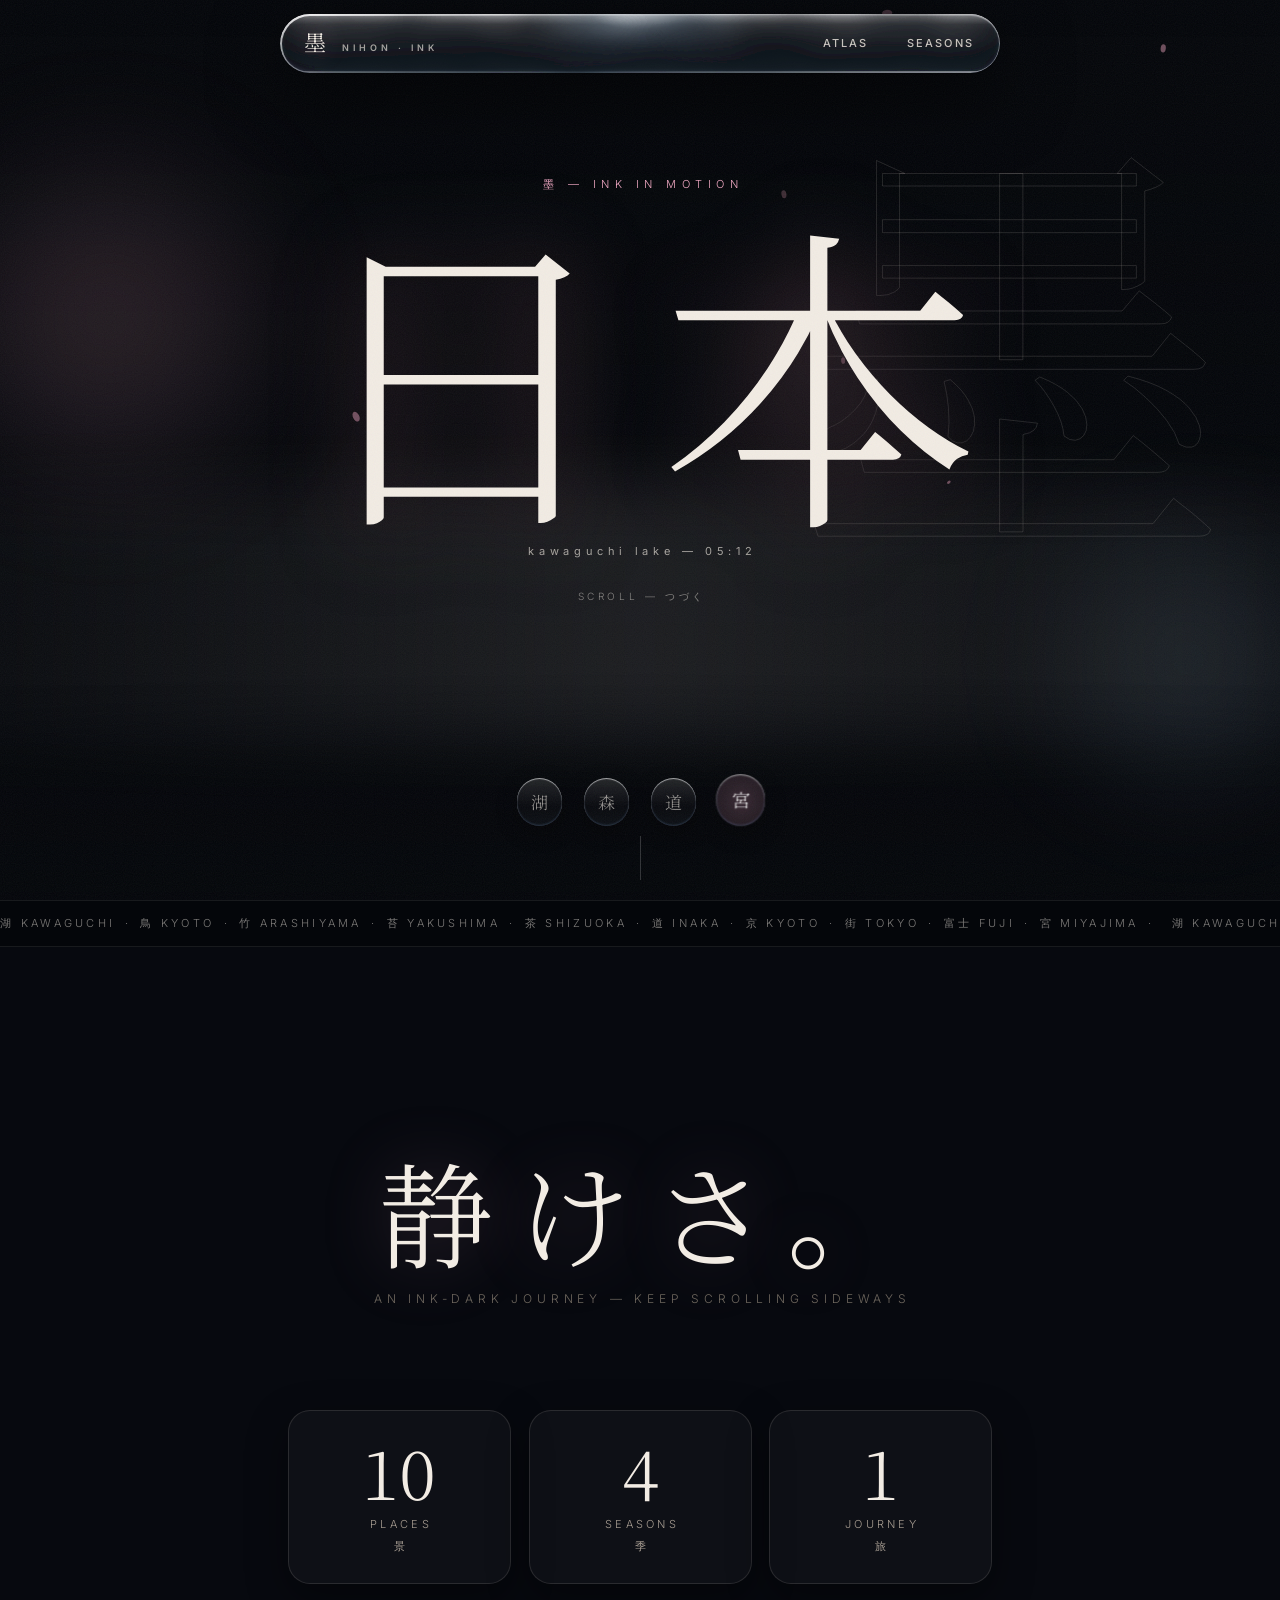
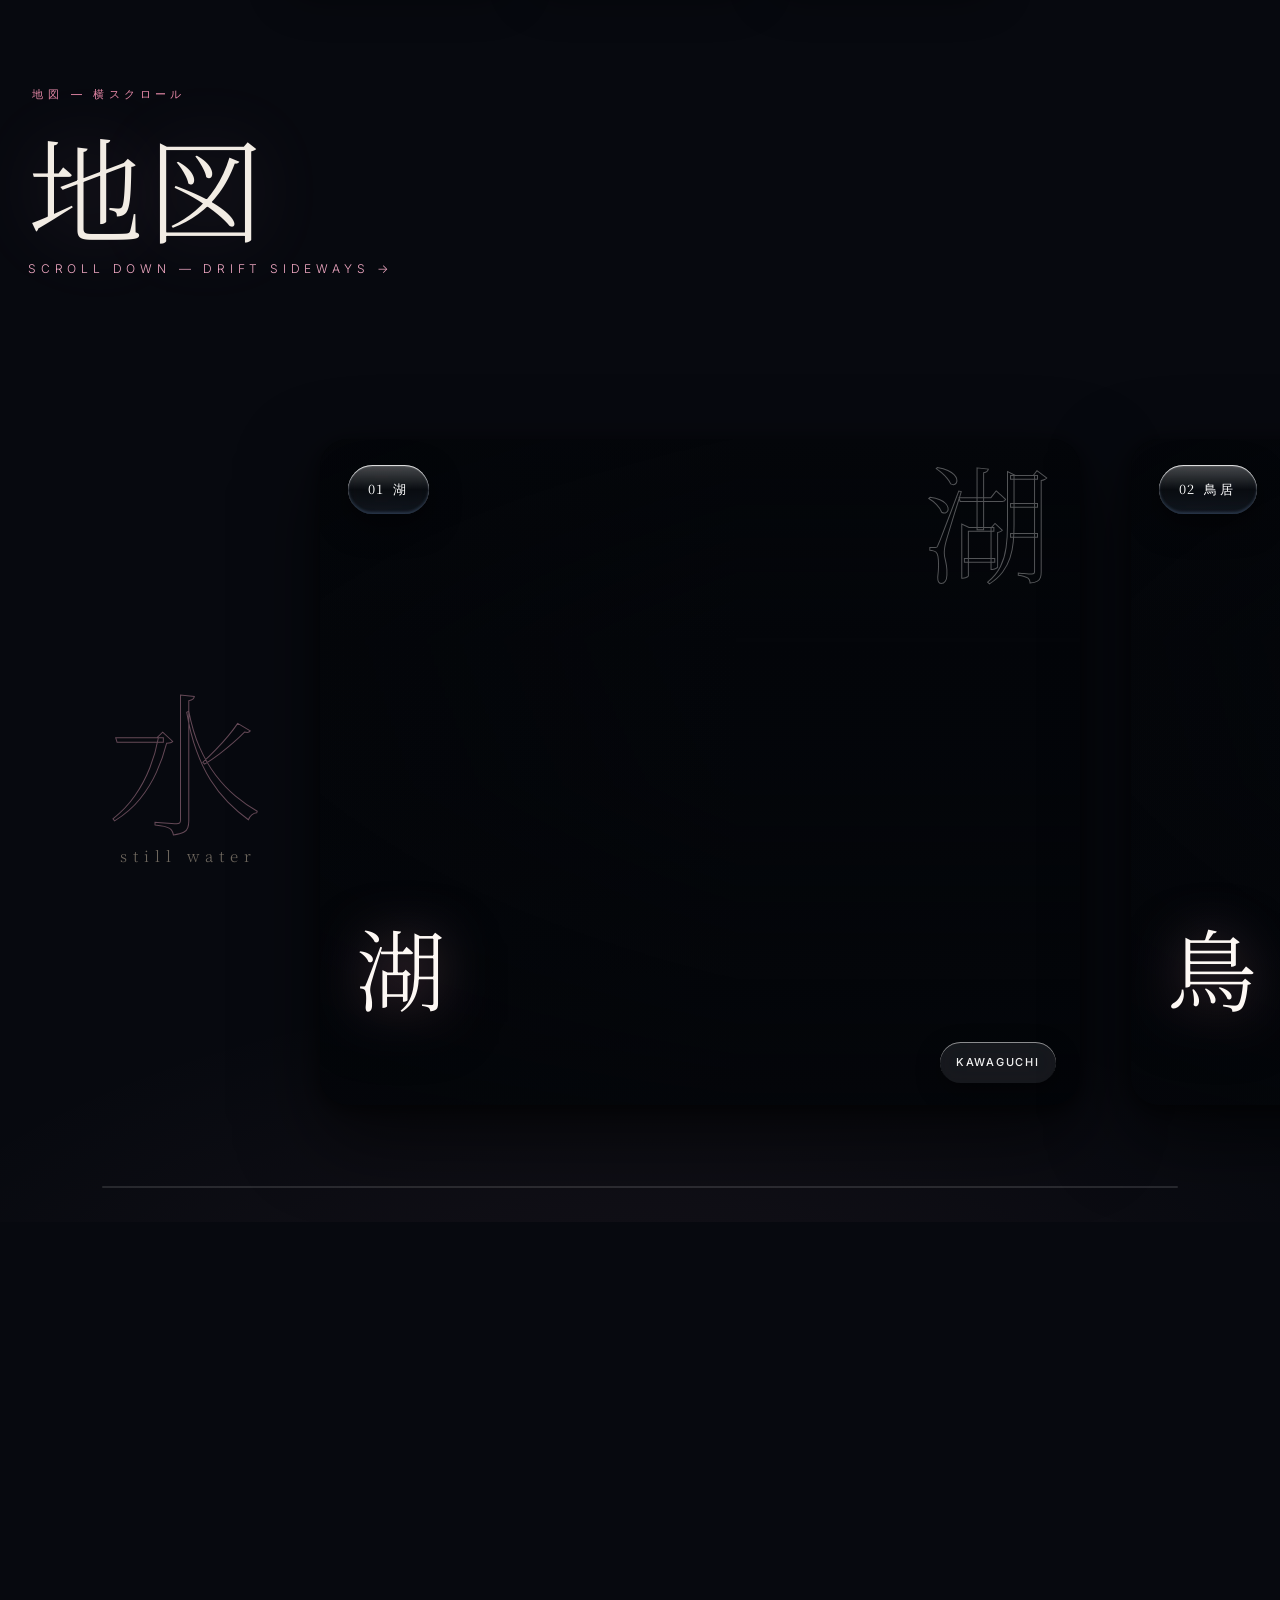
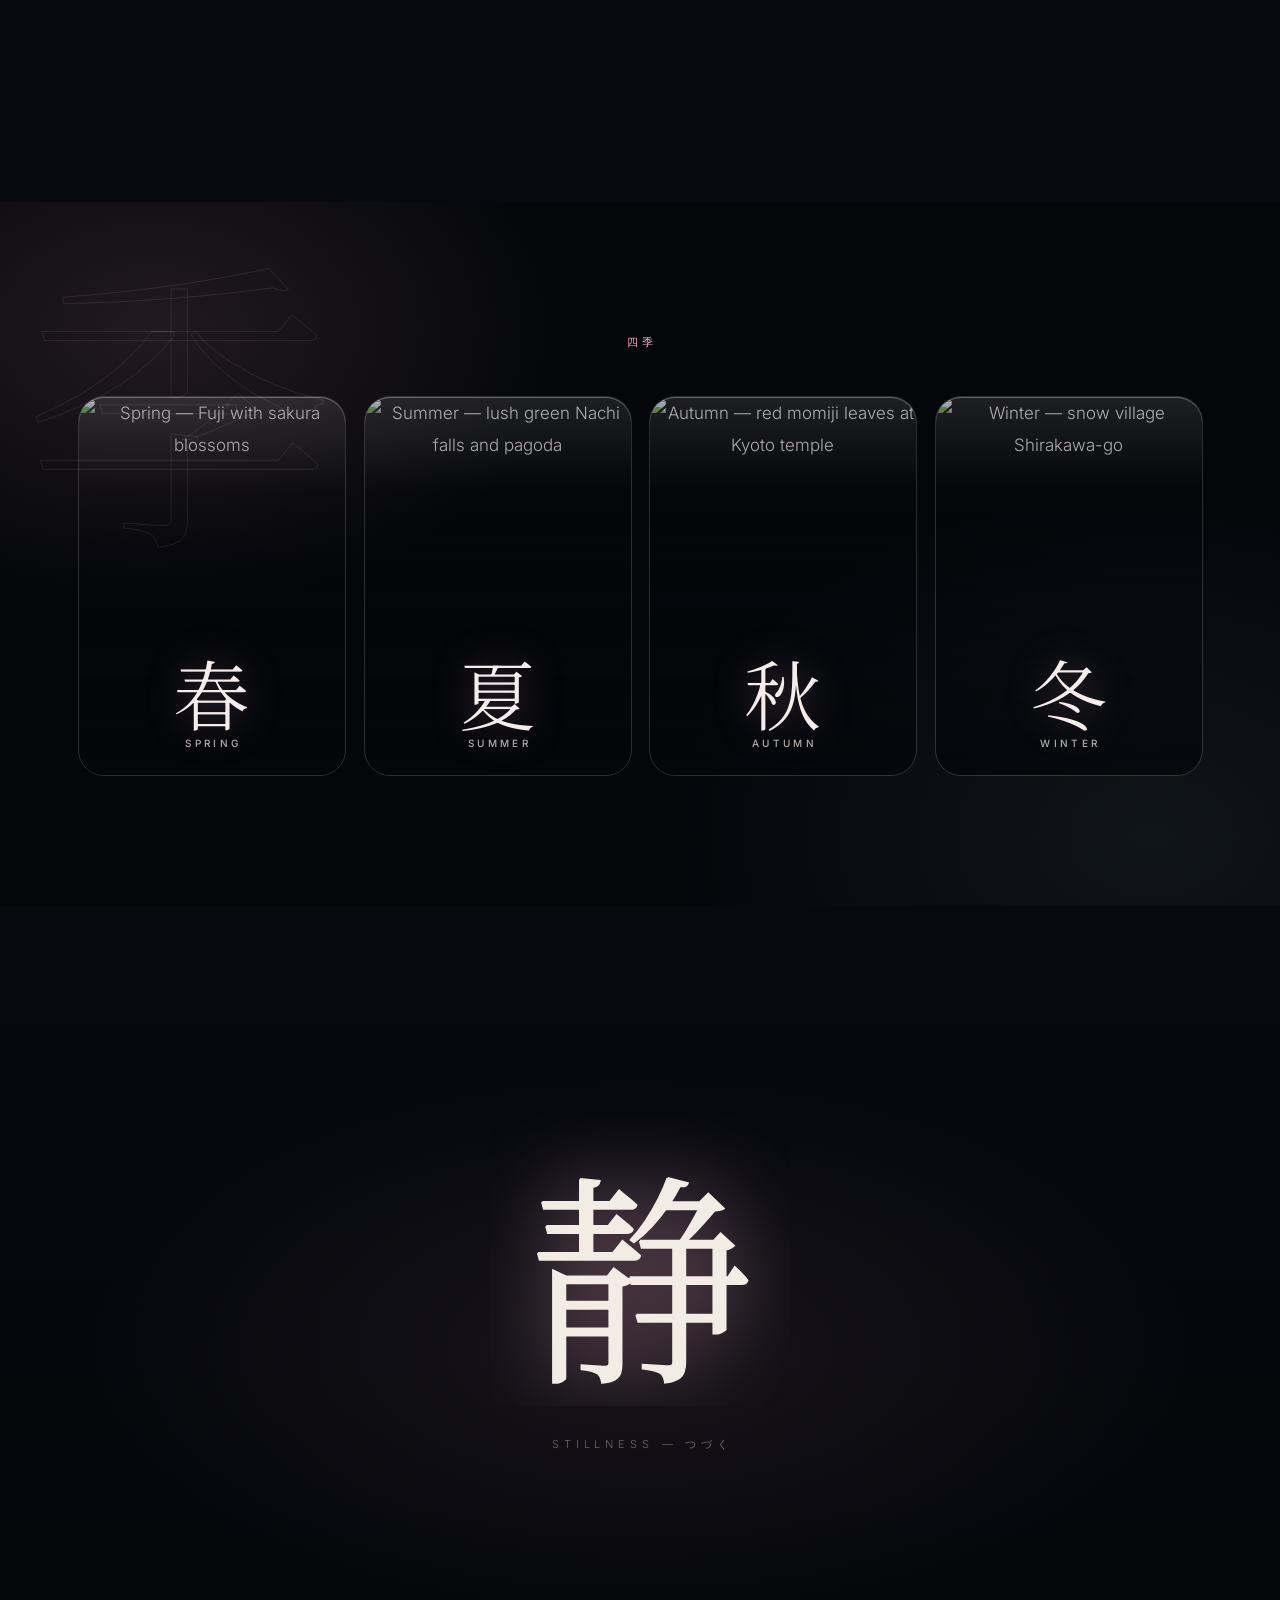
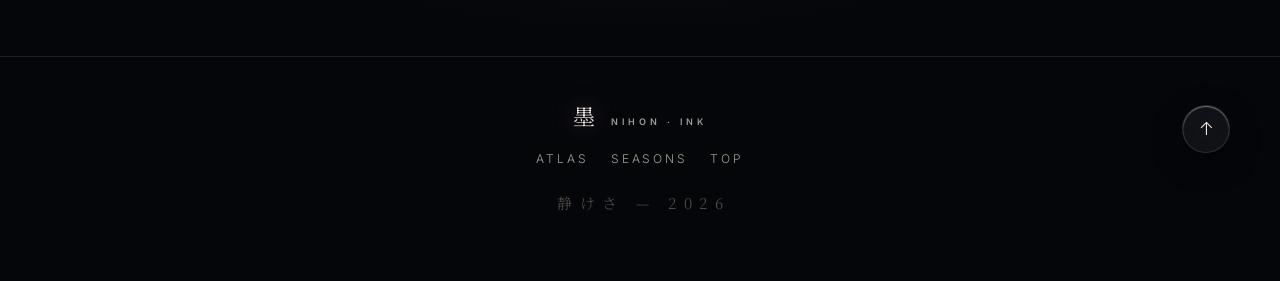
==== commit ef526924: "NIHON INK: dark cinematic world, WebGL ink hero, horizontal atlas journey, SVG water lens, self-draw" ====
--- a/index.html
+++ b/index.html
@@ -3,28 +3,35 @@
 <head>
     <meta charset="UTF-8">
     <meta name="viewport" content="width=device-width, initial-scale=1.0, viewport-fit=cover">
-    <meta name="description" content="NIHON — a quiet 3D walk through lake, mountain, road, forest and sakura.">
-    <meta name="theme-color" content="#1a2233">
-    <meta name="color-scheme" content="light">
-    <meta property="og:title" content="NIHON 日本 — Stillness in 3D">
-    <meta property="og:description" content="A quiet scroll through lake, bamboo, road, and sakura — now in depth.">
+    <meta name="description" content="NIHON: INK — a dark cinematic drift through lake, mountain, road, forest and sakura.">
+    <meta name="theme-color" content="#07090f">
+    <meta name="color-scheme" content="dark">
+    <meta property="og:title" content="NIHON 墨 — Ink in Motion">
+    <meta property="og:description" content="A dark scroll through lake, bamboo, road, and sakura — a living painting.">
     <meta property="og:type" content="website">
     <meta property="og:image" content="https://images.unsplash.com/photo-1578134260566-d4083893996a?auto=format&fit=crop&w=1200&q=80">
-    <link rel="icon" href="data:image/svg+xml,%3Csvg xmlns='http://www.w3.org/2000/svg' viewBox='0 0 100 100'%3E%3Ctext y='.9em' font-size='90'%3E%E6%97%A5%3C/text%3E%3C/svg%3E">
+    <link rel="icon" href="data:image/svg+xml,%3Csvg xmlns='http://www.w3.org/2000/svg' viewBox='0 0 100 100'%3E%3Ctext y='.9em' font-size='90'%3E%E5%A2%A8%3C/text%3E%3C/svg%3E">
     <link rel="preload" as="image" href="https://images.unsplash.com/photo-1578134260566-d4083893996a?auto=format&fit=crop&w=2400&q=80" fetchpriority="high">
-    <title>NIHON 日本 — Stillness in 3D</title>
+    <title>NIHON 墨 — Ink in Motion</title>
     <link rel="preconnect" href="https://fonts.googleapis.com">
     <link rel="preconnect" href="https://fonts.gstatic.com" crossorigin>
     <link href="https://fonts.googleapis.com/css2?family=Inter:wght@300;400;500;600&family=Noto+Serif+JP:wght@300;400;500;600&display=swap" rel="stylesheet">
     <link rel="stylesheet" href="solo/styles.css">
+    <script type="importmap">
+    { "imports": { "three": "https://unpkg.com/three@0.160.0/build/three.module.js" } }
+    </script>
 </head>
 <body>
-    <div id="loader" aria-hidden="true"><span class="loader-kanji">日</span><span class="loader-bar"><span></span></span></div>
+    <div id="loader" aria-hidden="true"><span class="loader-kanji">墨</span><span class="loader-bar"><span></span></span></div>
     <svg width="0" height="0" style="position:absolute" aria-hidden="true" focusable="false">
         <defs>
-            <filter id="lg-water" x="-20%" y="-20%" width="140%" height="140%">
-                <feTurbulence type="fractalNoise" baseFrequency="0.015 0.032" numOctaves="2" seed="7" result="n"></feTurbulence>
-                <feDisplacementMap in="SourceGraphic" in2="n" scale="28" xChannelSelector="R" yChannelSelector="G"></feDisplacementMap>
+            <filter id="lens" x="-20%" y="-20%" width="140%" height="140%">
+                <feTurbulence type="fractalNoise" baseFrequency="0.012 0.02" numOctaves="2" seed="4" result="n"></feTurbulence>
+                <feDisplacementMap in="SourceGraphic" in2="n" scale="24" xChannelSelector="R" yChannelSelector="G"></feDisplacementMap>
+            </filter>
+            <filter id="lens-soft" x="-20%" y="-20%" width="140%" height="140%">
+                <feTurbulence type="fractalNoise" baseFrequency="0.02 0.03" numOctaves="2" seed="9" result="n"></feTurbulence>
+                <feDisplacementMap in="SourceGraphic" in2="n" scale="12" xChannelSelector="R" yChannelSelector="G"></feDisplacementMap>
             </filter>
         </defs>
     </svg>
@@ -35,7 +42,8 @@
 
     <header class="nav" id="nav">
         <div class="wrap nav-in">
-            <a class="brand magnetic" href="#top"><span class="jp">日本</span><span class="rom">NIHON</span></a>
+            <span class="nav-lens" aria-hidden="true"></span>
+            <a class="brand magnetic" href="#top"><span class="jp">墨</span><span class="rom">NIHON · INK</span></a>
             <nav class="menu" aria-label="Sections">
                 <a class="magnetic" href="#atlas">Atlas</a>
                 <a class="magnetic" href="#seasons">Seasons</a>
@@ -45,12 +53,15 @@
 
     <section class="hero" id="top">
         <div class="hero-still" data-depth="18" aria-hidden="true"><img src="https://images.unsplash.com/photo-1578134260566-d4083893996a?auto=format&fit=crop&w=2400&q=80" srcset="https://images.unsplash.com/photo-1578134260566-d4083893996a?auto=format&fit=crop&w=1200&q=70 1200w, https://images.unsplash.com/photo-1578134260566-d4083893996a?auto=format&fit=crop&w=2400&q=80 2400w" sizes="100vw" alt="" fetchpriority="high" decoding="async"></div>
+        <canvas id="ink" aria-hidden="true"></canvas>
         <div class="hero-shade" aria-hidden="true"></div>
+        <span class="ghostword gw-hero" data-depth="60" aria-hidden="true">墨</span>
         <div class="orb orb-a" data-depth="46" aria-hidden="true"></div>
         <div class="orb orb-b" data-depth="70" aria-hidden="true"></div>
         <div class="mist m1" aria-hidden="true"></div>
         <canvas id="petals" aria-hidden="true"></canvas>
         <div class="wrap hero-in">
+            <p class="hero-eyebrow">墨 — ink in motion</p>
             <div class="hero-3d">
                 <h1 class="nippon">日本</h1>
             </div>
@@ -71,14 +82,14 @@
     <div class="marquee" aria-hidden="true">
         <div class="track">
             <span>湖 Kawaguchi&ensp;·&ensp;鳥 Kyoto&ensp;·&ensp;竹 Arashiyama&ensp;·&ensp;苔 Yakushima&ensp;·&ensp;茶 Shizuoka&ensp;·&ensp;道 Inaka&ensp;·&ensp;京 Kyoto&ensp;·&ensp;街 Tokyo&ensp;·&ensp;富士 Fuji&ensp;·&ensp;宮 Miyajima&ensp;·&ensp;</span>
-            <span>湖 Kawaguchi&ensp;·&ensp;鳥 Kyoto&ensp;·&ensp;竹 Arashiyama&ensp;·&ensp;苔 Yakushima&ensp;·&ensp;茶 Shizuoka&ensp;·&ensp;道 Inaka&ensp;·&ensp;京 Kyoto&ensp;·&ensp;街 Tokyo&ensp;·&ensp;富士 Fuji&ensp;·&ensp;宮 Miyajima&ensp;·&ensp;</span>
+            <span>湖 Kawaguchi&ensp;·&ensp;鳥 Kyoto&ensp;·&ensp;竹 Arashiyama&ensp;·&ensp;竹 Arashiyama&ensp;·&ensp;茶 Shizuoka&ensp;·&ensp;道 Inaka&ensp;·&ensp;京 Kyoto&ensp;·&ensp;街 Tokyo&ensp;·&ensp;富士 Fuji&ensp;·&ensp;宮 Miyajima&ensp;·&ensp;</span>
         </div>
     </div>
 
     <main>
         <section class="preface-sec">
             <p class="preface reveal">静けさ。</p>
-            <p class="preface-sub reveal" style="--d:.15s">stillness, in three dimensions</p>
+            <p class="preface-sub reveal" style="--d:.15s">an ink-dark journey — keep scrolling sideways</p>
         </section>
 
         <section class="stats wrap" aria-label="Journey numbers">
@@ -89,165 +100,139 @@
 
         <section class="atlas-head wrap" id="atlas">
             <div class="reveal">
-                <p class="eyebrow-light">地図 — 10</p>
+                <p class="eyebrow-light">地図 — 横スクロール</p>
                 <h2>地図</h2>
-            </div>
-        </section>
-
-        <section class="atlas">
-            <p class="chapter reveal">水 — still water</p>
-            <article class="place tilt reveal" id="p-lake" style="--d:.05s">
-                <figure>
-                    <img class="layer-back" src="https://images.unsplash.com/photo-1649583693539-f36f908da137?auto=format&fit=crop&w=1600&q=80" alt="Mount Fuji over Lake Kawaguchi at dawn" loading="lazy" decoding="async">
-                    <div class="scrim"></div>
-                    <span class="glare" aria-hidden="true"></span>
-                    <span class="kanji-ghost" aria-hidden="true">湖</span>
-                    <p class="badge"><span>01</span> 湖</p>
-                    <div class="words reveal">
-                        <h2>湖</h2>
-                    </div>
-                    <figcaption><span class="chip">Kawaguchi</span></figcaption>
-                </figure>
-            </article>
-
-            <article class="place slim tilt reveal" id="p-torii" style="--d:.1s">
-                <figure>
-                    <img class="layer-back" src="https://images.unsplash.com/photo-1528360983277-13d401cdc186?auto=format&fit=crop&w=1600&q=80" alt="Fushimi Inari torii gates in Kyoto" loading="lazy" decoding="async">
-                    <div class="scrim"></div>
-                    <span class="glare" aria-hidden="true"></span>
-                    <span class="kanji-ghost" aria-hidden="true">鳥</span>
-                    <p class="badge"><span>02</span> 鳥居</p>
-                    <div class="words reveal">
-                        <h2>鳥</h2>
-                    </div>
-                    <figcaption><span class="chip">Kyoto</span></figcaption>
-                </figure>
-            </article>
-
-            <p class="ma reveal">間 — pause, breathe</p>
-
-            <p class="chapter reveal">森 — deep green</p>
-            <article class="place tilt reveal" id="p-forest" style="--d:.05s">
-                <figure>
-                    <img class="layer-back" src="https://images.unsplash.com/photo-1702564492961-3643703480c2?auto=format&fit=crop&w=1600&q=80" alt="Arashiyama bamboo grove in Kyoto" loading="lazy" decoding="async">
-                    <div class="scrim"></div>
-                    <span class="glare" aria-hidden="true"></span>
-                    <span class="kanji-ghost" aria-hidden="true">竹</span>
-                    <p class="badge"><span>03</span> 竹</p>
-                    <div class="words reveal">
-                        <h2>竹</h2>
-                    </div>
-                    <figcaption><span class="chip">Arashiyama</span></figcaption>
-                </figure>
-            </article>
-
-            <article class="place slim tilt reveal" id="p-moss" style="--d:.1s">
-                <figure>
-                    <img class="layer-back" src="https://images.unsplash.com/photo-1502082553048-f009c37129b9?auto=format&fit=crop&w=1600&q=80" alt="Quiet green forest light" loading="lazy" decoding="async">
-                    <div class="scrim"></div>
-                    <span class="glare" aria-hidden="true"></span>
-                    <span class="kanji-ghost" aria-hidden="true">苔</span>
-                    <p class="badge"><span>04</span> 苔</p>
-                    <div class="words reveal">
-                        <h2>苔</h2>
-                    </div>
-                    <figcaption><span class="chip">Yakushima</span></figcaption>
-                </figure>
-            </article>
-
-            <p class="ma reveal">静 — only wind</p>
-
-            <p class="chapter reveal">里 — village road</p>
-            <article class="place slim tilt reveal" id="p-tea" style="--d:.05s">
-                <figure>
-                    <img class="layer-back" src="https://images.unsplash.com/photo-1582793988951-9aed5509eb97?auto=format&fit=crop&w=1600&q=80" alt="Green tea fields in Shizuoka" loading="lazy" decoding="async">
-                    <div class="scrim"></div>
-                    <span class="glare" aria-hidden="true"></span>
-                    <span class="kanji-ghost" aria-hidden="true">茶</span>
-                    <p class="badge"><span>05</span> 茶</p>
-                    <div class="words reveal">
-                        <h2>茶</h2>
-                    </div>
-                    <figcaption><span class="chip">Shizuoka</span></figcaption>
-                </figure>
-            </article>
-
-            <article class="place tilt reveal" id="p-road" style="--d:.1s">
-                <figure>
-                    <img class="layer-back" src="https://images.unsplash.com/photo-1505069190533-da1c9af13346?auto=format&fit=crop&w=1600&q=80" alt="Country road with Mount Fuji ahead" loading="lazy" decoding="async">
-                    <div class="scrim"></div>
-                    <span class="glare" aria-hidden="true"></span>
-                    <span class="kanji-ghost" aria-hidden="true">道</span>
-                    <p class="badge"><span>06</span> 道</p>
-                    <div class="words reveal">
-                        <h2>道</h2>
-                    </div>
-                    <figcaption><span class="chip">Inaka</span></figcaption>
-                </figure>
-            </article>
-
-            <article class="place slim tilt reveal" id="p-kyo" style="--d:.05s">
-                <figure>
-                    <img class="layer-back" src="https://images.unsplash.com/photo-1493976040374-85c8e12f0c0e?auto=format&fit=crop&w=1600&q=80" alt="Old Kyoto temple street in the morning" loading="lazy" decoding="async">
-                    <div class="scrim"></div>
-                    <span class="glare" aria-hidden="true"></span>
-                    <span class="kanji-ghost" aria-hidden="true">京</span>
-                    <p class="badge"><span>07</span> 京</p>
-                    <div class="words reveal">
-                        <h2>京</h2>
-                    </div>
-                    <figcaption><span class="chip">Kyoto</span></figcaption>
-                </figure>
-            </article>
-
-            <article class="place slim tilt reveal" id="p-machi" style="--d:.1s">
-                <figure>
-                    <img class="layer-back" src="https://images.unsplash.com/photo-1480796927426-f609979314bd?auto=format&fit=crop&w=1600&q=80" alt="Soft Tokyo skyline fading into dusk haze" loading="lazy" decoding="async">
-                    <div class="scrim"></div>
-                    <span class="glare" aria-hidden="true"></span>
-                    <span class="kanji-ghost" aria-hidden="true">街</span>
-                    <p class="badge"><span>08</span> 街</p>
-                    <div class="words reveal">
-                        <h2>街</h2>
-                    </div>
-                    <figcaption><span class="chip">Tokyo</span></figcaption>
-                </figure>
-            </article>
-
-            <p class="ma reveal">桜 — one week a year</p>
-
-            <p class="chapter reveal">心 — spirit</p>
-            <article class="place tilt reveal" id="p-fuji" style="--d:.05s">
-                <figure>
-                    <img class="layer-back" src="https://images.unsplash.com/photo-1545569341-9eb8b30979d9?auto=format&fit=crop&w=1600&q=80" alt="Chureito pagoda with Mount Fuji and sakura" loading="lazy" decoding="async">
-                    <div class="scrim"></div>
-                    <span class="glare" aria-hidden="true"></span>
-                    <span class="kanji-ghost" aria-hidden="true">富士</span>
-                    <p class="badge"><span>09</span> 富士</p>
-                    <div class="words reveal">
-                        <h2>富士</h2>
-                    </div>
-                    <figcaption><span class="chip">Fuji</span></figcaption>
-                </figure>
-            </article>
-
-            <article class="place slim tilt reveal" id="p-miyajima" style="--d:.1s">
-                <figure>
-                    <img class="layer-back" src="https://images.unsplash.com/photo-1522383225653-ed111181a951?auto=format&fit=crop&w=1600&q=80" alt="Floating torii gate at Miyajima in calm water" loading="lazy" decoding="async">
-                    <div class="scrim"></div>
-                    <span class="glare" aria-hidden="true"></span>
-                    <span class="kanji-ghost" aria-hidden="true">宮</span>
-                    <p class="badge"><span>10</span> 宮島</p>
-                    <div class="words reveal">
-                        <h2>宮</h2>
-                    </div>
-                    <figcaption><span class="chip">Miyajima</span></figcaption>
-                </figure>
-            </article>
+                <p class="atlas-hint">scroll down — drift sideways →</p>
+            </div>
+        </section>
+
+        <section class="journey" id="journey" aria-label="Atlas journey">
+            <div class="journey-pin">
+                <span class="ghostword gw-journey" aria-hidden="true">旅</span>
+                <div class="journey-track">
+                    <p class="jphase"><span>水</span>still water</p>
+                    <article class="place tilt" id="p-lake">
+                        <figure>
+                            <img class="layer-back" src="https://images.unsplash.com/photo-1649583693539-f36f908da137?auto=format&fit=crop&w=1600&q=80" alt="Mount Fuji over Lake Kawaguchi at dawn" loading="lazy" decoding="async">
+                            <div class="scrim"></div>
+                            <span class="glare" aria-hidden="true"></span>
+                            <span class="kanji-ghost" aria-hidden="true">湖</span>
+                            <p class="badge"><span>01</span> 湖</p>
+                            <div class="words"><h2>湖</h2></div>
+                            <figcaption><span class="chip">Kawaguchi</span></figcaption>
+                        </figure>
+                    </article>
+                    <article class="place slim tilt" id="p-torii">
+                        <figure>
+                            <img class="layer-back" src="https://images.unsplash.com/photo-1528360983277-13d401cdc186?auto=format&fit=crop&w=1600&q=80" alt="Fushimi Inari torii gates in Kyoto" loading="lazy" decoding="async">
+                            <div class="scrim"></div>
+                            <span class="glare" aria-hidden="true"></span>
+                            <span class="kanji-ghost" aria-hidden="true">鳥</span>
+                            <p class="badge"><span>02</span> 鳥居</p>
+                            <div class="words"><h2>鳥</h2></div>
+                            <figcaption><span class="chip">Kyoto</span></figcaption>
+                        </figure>
+                    </article>
+                    <p class="jphase"><span>森</span>deep green</p>
+                    <article class="place tilt" id="p-forest">
+                        <figure>
+                            <img class="layer-back" src="https://images.unsplash.com/photo-1702564492961-3643703480c2?auto=format&fit=crop&w=1600&q=80" alt="Arashiyama bamboo grove in Kyoto" loading="lazy" decoding="async">
+                            <div class="scrim"></div>
+                            <span class="glare" aria-hidden="true"></span>
+                            <span class="kanji-ghost" aria-hidden="true">竹</span>
+                            <p class="badge"><span>03</span> 竹</p>
+                            <div class="words"><h2>竹</h2></div>
+                            <figcaption><span class="chip">Arashiyama</span></figcaption>
+                        </figure>
+                    </article>
+                    <article class="place slim tilt" id="p-moss">
+                        <figure>
+                            <img class="layer-back" src="https://images.unsplash.com/photo-1502082553048-f009c37129b9?auto=format&fit=crop&w=1600&q=80" alt="Quiet green forest light" loading="lazy" decoding="async">
+                            <div class="scrim"></div>
+                            <span class="glare" aria-hidden="true"></span>
+                            <span class="kanji-ghost" aria-hidden="true">苔</span>
+                            <p class="badge"><span>04</span> 苔</p>
+                            <div class="words"><h2>苔</h2></div>
+                            <figcaption><span class="chip">Yakushima</span></figcaption>
+                        </figure>
+                    </article>
+                    <p class="jphase"><span>里</span>village road</p>
+                    <article class="place slim tilt" id="p-tea">
+                        <figure>
+                            <img class="layer-back" src="https://images.unsplash.com/photo-1582793988951-9aed5509eb97?auto=format&fit=crop&w=1600&q=80" alt="Green tea fields in Shizuoka" loading="lazy" decoding="async">
+                            <div class="scrim"></div>
+                            <span class="glare" aria-hidden="true"></span>
+                            <span class="kanji-ghost" aria-hidden="true">茶</span>
+                            <p class="badge"><span>05</span> 茶</p>
+                            <div class="words"><h2>茶</h2></div>
+                            <figcaption><span class="chip">Shizuoka</span></figcaption>
+                        </figure>
+                    </article>
+                    <article class="place tilt" id="p-road">
+                        <figure>
+                            <img class="layer-back" src="https://images.unsplash.com/photo-1505069190533-da1c9af13346?auto=format&fit=crop&w=1600&q=80" alt="Country road with Mount Fuji ahead" loading="lazy" decoding="async">
+                            <div class="scrim"></div>
+                            <span class="glare" aria-hidden="true"></span>
+                            <span class="kanji-ghost" aria-hidden="true">道</span>
+                            <p class="badge"><span>06</span> 道</p>
+                            <div class="words"><h2>道</h2></div>
+                            <figcaption><span class="chip">Inaka</span></figcaption>
+                        </figure>
+                    </article>
+                    <article class="place slim tilt" id="p-kyo">
+                        <figure>
+                            <img class="layer-back" src="https://images.unsplash.com/photo-1493976040374-85c8e12f0c0e?auto=format&fit=crop&w=1600&q=80" alt="Old Kyoto temple street in the morning" loading="lazy" decoding="async">
+                            <div class="scrim"></div>
+                            <span class="glare" aria-hidden="true"></span>
+                            <span class="kanji-ghost" aria-hidden="true">京</span>
+                            <p class="badge"><span>07</span> 京</p>
+                            <div class="words"><h2>京</h2></div>
+                            <figcaption><span class="chip">Kyoto</span></figcaption>
+                        </figure>
+                    </article>
+                    <article class="place slim tilt" id="p-machi">
+                        <figure>
+                            <img class="layer-back" src="https://images.unsplash.com/photo-1480796927426-f609979314bd?auto=format&fit=crop&w=1600&q=80" alt="Soft Tokyo skyline fading into dusk haze" loading="lazy" decoding="async">
+                            <div class="scrim"></div>
+                            <span class="glare" aria-hidden="true"></span>
+                            <span class="kanji-ghost" aria-hidden="true">街</span>
+                            <p class="badge"><span>08</span> 街</p>
+                            <div class="words"><h2>街</h2></div>
+                            <figcaption><span class="chip">Tokyo</span></figcaption>
+                        </figure>
+                    </article>
+                    <p class="jphase"><span>心</span>spirit</p>
+                    <article class="place tilt" id="p-fuji">
+                        <figure>
+                            <img class="layer-back" src="https://images.unsplash.com/photo-1545569341-9eb8b30979d9?auto=format&fit=crop&w=1600&q=80" alt="Chureito pagoda with Mount Fuji and sakura" loading="lazy" decoding="async">
+                            <div class="scrim"></div>
+                            <span class="glare" aria-hidden="true"></span>
+                            <span class="kanji-ghost" aria-hidden="true">富士</span>
+                            <p class="badge"><span>09</span> 富士</p>
+                            <div class="words"><h2>富士</h2></div>
+                            <figcaption><span class="chip">Fuji</span></figcaption>
+                        </figure>
+                    </article>
+                    <article class="place slim tilt" id="p-miyajima">
+                        <figure>
+                            <img class="layer-back" src="https://images.unsplash.com/photo-1522383225653-ed111181a951?auto=format&fit=crop&w=1600&q=80" alt="Floating torii gate at Miyajima in calm water" loading="lazy" decoding="async">
+                            <div class="scrim"></div>
+                            <span class="glare" aria-hidden="true"></span>
+                            <span class="kanji-ghost" aria-hidden="true">宮</span>
+                            <p class="badge"><span>10</span> 宮島</p>
+                            <div class="words"><h2>宮</h2></div>
+                            <figcaption><span class="chip">Miyajima</span></figcaption>
+                        </figure>
+                    </article>
+                    <p class="jphase jphase-end"><span>桜</span>one week a year</p>
+                </div>
+                <div class="journey-bar" aria-hidden="true"><span id="jprog"></span></div>
+            </div>
         </section>
 
         <section class="seasons" id="seasons">
             <div class="seasons-glow" aria-hidden="true"></div>
+            <span class="ghostword gw-seasons" aria-hidden="true">季</span>
             <div class="wrap">
                 <p class="eyebrow reveal">四季</p>
                 <div class="season-min reveal" style="--d:.1s">
@@ -261,7 +246,9 @@
 
         <section class="closing">
             <div class="wrap narrow reveal">
-                <p class="kanji-lg">静</p>
+                <svg class="kanji-draw" viewBox="0 0 200 200" role="img" aria-label="Stillness">
+                    <text x="50%" y="54%" text-anchor="middle" dominant-baseline="central">静</text>
+                </svg>
                 <p class="closing-sub">stillness — つづく</p>
             </div>
         </section>
@@ -269,7 +256,7 @@
 
     <footer id="colophon">
         <div class="wrap foot-in">
-            <a class="brand foot-brand magnetic" href="#top"><span class="jp">日本</span><span class="rom">NIHON</span></a>
+            <a class="brand foot-brand magnetic" href="#top"><span class="jp">墨</span><span class="rom">NIHON · INK</span></a>
             <nav class="foot-nav" aria-label="Footer">
                 <a href="#atlas">Atlas</a>
                 <a href="#seasons">Seasons</a>
@@ -281,6 +268,7 @@
     </footer>
 
     <script src="solo/lenis.min.js"></script>
+    <script type="module" src="solo/ink.js"></script>
     <script src="solo/app.js"></script>
 </body>
 </html>
--- a/solo/styles.css
+++ b/solo/styles.css
@@ -1,34 +1,28 @@
 :root {
-    --paper: #f5efe9;
-    --paper-2: #eee2da;
-    --ink: #2b2626;
-    --soft: #7a6f6d;
-    --muted: #a89e9c;
-    --line: rgba(43, 38, 38, 0.1);
+    --paper: #07090f;
+    --paper-2: #0c0f16;
+    --ink: #f2ece4;
+    --soft: #a79d92;
+    --muted: #6e675e;
+    --line: rgba(242, 236, 228, 0.12);
     --moss-bright: #8ba182;
     --washi: #faf5ef;
-    --deep: #211c1e;
+    --deep: #04060a;
     --kin: #c9a86a;
-    --sakura: #e9aeb9;
-    --sakura-deep: #c98a96;
-    --shadow-lg: 0 30px 80px rgba(16, 21, 16, 0.28), 0 4px 18px rgba(16, 21, 16, 0.18);
+    --sakura: #f2a9c4;
+    --sakura-deep: #e98aa9;
+    --aqua: #b4dcff;
+    --shadow-lg: 0 30px 80px rgba(0, 0, 0, 0.6), 0 4px 18px rgba(0, 0, 0, 0.5);
     --expo: cubic-bezier(0.22, 1, 0.36, 1);
     --serif: "Noto Serif JP", "Hiragino Mincho ProN", serif;
     --sans: "Inter", -apple-system, "Segoe UI", Arial, sans-serif;
-    /* liquid glass tokens — 100% water, real depth */
-    --glass-blur: blur(14px) saturate(1.4);
+    --glass-blur: blur(16px) saturate(1.5);
     --glass-blur-sm: blur(10px) saturate(1.3);
-    --glass-edge: rgba(255, 255, 255, 0.5);
-    --glass-hi: rgba(255, 255, 255, 0.8);
-    --glass-lo: rgba(255, 255, 255, 0.08);
     --mx: 50%;
-    --my: 18%;
     --gi: 1;
     --rx: 0deg;
     --ry: 0deg;
     --press: 0;
-    --spring: cubic-bezier(0.34, 1.8, 0.64, 1);
-    /* 3D card tokens */
     --gx: 50%;
     --gy: 30%;
     --hx: 0deg;
@@ -36,7 +30,6 @@
     --d: 0s;
 }
 @property --mx { syntax: "<percentage>"; inherits: true; initial-value: 50%; }
-@property --my { syntax: "<percentage>"; inherits: true; initial-value: 18%; }
 @property --gi { syntax: "<number>"; inherits: true; initial-value: 1; }
 
 * { box-sizing: border-box; }
@@ -55,42 +48,44 @@
     text-rendering: optimizeLegibility;
     overflow-x: hidden;
 }
-::selection { background: var(--sakura); color: #fff; }
+::selection { background: var(--sakura); color: #1a0e14; }
 h1, h2, h3 { font-family: var(--serif); font-weight: 300; line-height: 1.15; margin: 0; text-wrap: balance; letter-spacing: 0.02em; }
 p { text-wrap: pretty; }
 img { user-select: none; display: block; opacity: 0; transition: opacity 0.9s ease; }
 img.ok { opacity: 1; }
 a { transition: color 0.4s var(--expo), opacity 0.4s var(--expo), background 0.4s var(--expo), transform 0.4s var(--expo), border-color 0.4s; }
-a:focus-visible, button:focus-visible { outline: 2px solid var(--moss-bright); outline-offset: 4px; border-radius: 4px; }
+a:focus-visible, button:focus-visible { outline: 2px solid var(--sakura); outline-offset: 4px; border-radius: 4px; }
 button { font: inherit; }
 .wrap { max-width: 1180px; margin: 0 auto; padding: 0 28px; }
 .wrap.narrow { max-width: 700px; }
-.skip { position: fixed; top: -60px; left: 16px; z-index: 300; background: var(--ink); color: var(--washi); font-size: 13px; letter-spacing: 0.08em; text-decoration: none; padding: 10px 18px; border-radius: 999px; transition: top 0.3s var(--expo); }
+.skip { position: fixed; top: -60px; left: 16px; z-index: 300; background: var(--ink); color: var(--deep); font-size: 13px; letter-spacing: 0.08em; text-decoration: none; padding: 10px 18px; border-radius: 999px; transition: top 0.3s var(--expo); }
 .skip:focus-visible { top: 12px; }
 section[id], article[id] { scroll-margin-top: 90px; }
 
-/* loader */
-#loader { position: fixed; inset: 0; z-index: 400; display: flex; flex-direction: column; gap: 18px; align-items: center; justify-content: center; background: #1a2233; color: var(--washi); transition: opacity 0.7s var(--expo), visibility 0.7s; }
+/* loader — ink */
+#loader { position: fixed; inset: 0; z-index: 400; display: flex; flex-direction: column; gap: 18px; align-items: center; justify-content: center; background: var(--deep); color: var(--ink); transition: opacity 0.7s var(--expo), visibility 0.7s; }
 #loader.done { opacity: 0; visibility: hidden; }
-.loader-kanji { font-family: var(--serif); font-size: clamp(64px, 12vw, 110px); animation: breatheHint 1.6s ease-in-out infinite; }
-.loader-bar { width: 148px; height: 2px; border-radius: 2px; background: rgba(250,245,239,0.18); overflow: hidden; }
+.loader-kanji { font-family: var(--serif); font-size: clamp(64px, 12vw, 110px); text-shadow: 0 0 60px rgba(242,169,196,0.35); animation: breatheHint 1.6s ease-in-out infinite; }
+.loader-bar { width: 148px; height: 2px; border-radius: 2px; background: rgba(242,236,228,0.14); overflow: hidden; }
 .loader-bar span { display: block; height: 100%; width: 40%; border-radius: inherit; background: linear-gradient(90deg, var(--sakura), var(--kin)); animation: loadslide 1.1s var(--expo) infinite; }
 @keyframes loadslide { 0% { transform: translateX(-110%); } 100% { transform: translateX(380%); } }
 
-/* progress + grain */
 #progress { position: fixed; top: 0; left: 0; right: 0; height: 3px; z-index: 120; background: linear-gradient(90deg, var(--sakura), var(--kin)); transform-origin: 0 50%; transform: scaleX(0); }
-#grain { position: fixed; inset: 0; z-index: 90; pointer-events: none; opacity: 0.05;
+#grain { position: fixed; inset: 0; z-index: 90; pointer-events: none; opacity: 0.06;
     background-image: url("data:image/svg+xml,%3Csvg xmlns='http://www.w3.org/2000/svg' width='160' height='160'%3E%3Cfilter id='n'%3E%3CfeTurbulence type='fractalNoise' baseFrequency='0.9' numOctaves='2'/%3E%3C/filter%3E%3Crect width='160' height='160' filter='url(%23n)' opacity='1'/%3E%3C/svg%3E");
 }
 
-/* reveal — staggered */
 .reveal { opacity: 0; transform: translateY(28px); transition: opacity 1s var(--expo), transform 1s var(--expo); transition-delay: var(--d, 0s); will-change: opacity, transform; }
 .reveal.in { opacity: 1; transform: none; }
-
-/* magnetic */
 .magnetic { transition: translate 0.45s var(--expo); will-change: translate; }
 
-/* nav — true liquid glass pill */
+/* ghost kanji drifting behind scenes */
+.ghostword { position: absolute; font-family: var(--serif); font-weight: 300; line-height: 1; color: transparent; -webkit-text-stroke: 1px rgba(242, 236, 228, 0.13); pointer-events: none; user-select: none; will-change: translate; }
+.gw-hero { z-index: 2; right: 4vw; top: 12vh; font-size: clamp(200px, 34vw, 480px); }
+.gw-journey { z-index: 0; left: 50%; top: 50%; translate: -50% -50%; font-size: clamp(280px, 44vw, 620px); -webkit-text-stroke-color: rgba(242, 236, 228, 0.08); }
+.gw-seasons { z-index: 0; left: 2vw; top: 4vh; font-size: clamp(160px, 24vw, 340px); -webkit-text-stroke-color: rgba(242, 169, 196, 0.12); }
+
+/* nav — water-drop lens */
 .nav { position: fixed; inset: 14px 0 auto 0; z-index: 100; perspective: 900px; transition: translate 0.5s var(--expo); }
 .nav.hide { translate: 0 -140%; }
 .nav-in {
@@ -100,24 +95,25 @@
     border: 0; border-radius: 999px;
     transform: rotateX(var(--rx)) rotateY(var(--ry)) scale(calc(1 - var(--press) * 0.02));
     background:
-        linear-gradient(180deg, rgba(255,255,255,0.28), rgba(255,255,255,0.04) 30%, transparent 62%),
-        rgba(255,255,255,0.05);
-    backdrop-filter: var(--glass-blur); -webkit-backdrop-filter: var(--glass-blur);
+        linear-gradient(180deg, rgba(255,255,255,0.3), rgba(255,255,255,0.04) 28%, rgba(255,255,255,0.0) 55%, rgba(180,220,255,0.07) 100%),
+        rgba(255,255,255,0.02);
     box-shadow:
-        inset 0 1px 1px 0 rgba(255,255,255,0.9),
-        inset 0 -1px 1px 0 rgba(255,255,255,0.15),
-        inset 1px 0 1px 0 rgba(255,255,255,0.25),
-        inset -1px 0 1px 0 rgba(255,255,255,0.25),
-        inset 0 0 0 1px rgba(255,255,255,0.08),
-        0 1px 2px rgba(5,10,20,0.15),
-        0 24px 70px rgba(5,10,20,0.3);
+        inset 0 1px 1px 0 rgba(255,255,255,0.95),
+        inset 0 -2px 4px 0 rgba(140,190,255,0.2),
+        inset 2px 0 4px 0 rgba(255,255,255,0.12),
+        inset -2px 0 4px 0 rgba(140,190,255,0.12),
+        inset 0 0 0 1px rgba(255,255,255,0.1),
+        0 1px 2px rgba(0,0,0,0.3),
+        0 24px 70px rgba(0,0,0,0.5);
     transition: background 0.6s var(--expo), box-shadow 0.6s;
 }
+.nav-lens { position: absolute; inset: 0; z-index: 0; border-radius: inherit; backdrop-filter: var(--glass-blur); -webkit-backdrop-filter: var(--glass-blur); filter: url(#lens); pointer-events: none; }
 .nav-in::before {
     content: ""; position: absolute; inset: 0; z-index: 0; border-radius: inherit; pointer-events: none;
     background:
-        linear-gradient(180deg, rgba(255,255,255,0.5), transparent 20%),
-        radial-gradient(140px 40px at var(--mx) 4%, rgba(255,255,255,calc(0.65 * var(--gi))), transparent 70%);
+        linear-gradient(180deg, rgba(255,255,255,0.6), transparent 18%),
+        radial-gradient(70px 22px at var(--mx) 0%, rgba(255,255,255,calc(0.95 * var(--gi))), transparent 70%),
+        radial-gradient(160px 44px at var(--mx) 8%, rgba(180,220,255,calc(0.35 * var(--gi))), transparent 70%);
     opacity: 1;
 }
 .nav-in::after {
@@ -143,184 +139,158 @@
 .nav-in:active { --press: 1; }
 .nav.solid .nav-in {
     background:
-        linear-gradient(180deg, rgba(255,255,255,0.55), rgba(255,255,255,0.08) 55%),
-        rgba(250,245,239,0.2);
-    box-shadow:
-        inset 0 1px 1px 0 #fff,
-        inset 0 -1px 1px 0 rgba(255,255,255,0.4),
-        inset 1px 0 1px 0 rgba(255,255,255,0.5),
-        inset -1px 0 1px 0 rgba(255,255,255,0.5),
-        0 1px 2px rgba(43,38,38,0.08),
-        0 20px 55px rgba(43,38,38,0.16);
-}
-.brand { display: flex; align-items: baseline; gap: 10px; text-decoration: none; color: var(--washi); }
-.nav.solid .brand { color: var(--ink); }
-.brand .jp { font-family: var(--serif); font-weight: 300; font-size: 22px; line-height: 1; letter-spacing: 0.28em; }
+        linear-gradient(180deg, rgba(255,255,255,0.5), rgba(255,255,255,0.05) 55%),
+        rgba(10, 13, 20, 0.25);
+}
+.brand { display: flex; align-items: baseline; gap: 10px; text-decoration: none; color: var(--ink); }
+.brand .jp { font-family: var(--serif); font-weight: 300; font-size: 22px; line-height: 1; letter-spacing: 0.28em; text-shadow: 0 0 24px rgba(242,169,196,0.4); }
 .brand .rom { font-size: 9px; font-weight: 600; letter-spacing: 0.44em; opacity: 0.65; }
 .menu { display: flex; gap: 6px; align-items: center; }
-.nav-in > * { position: relative; z-index: 1; }
-.menu a { position: relative; overflow: hidden; color: rgba(250,245,239,0.78); text-decoration: none; font-size: 11px; font-weight: 500; letter-spacing: 0.2em; text-transform: uppercase; padding: 9px 16px; border-radius: 999px; transition: background 0.5s var(--expo), color 0.5s, box-shadow 0.5s var(--expo), transform 0.5s var(--expo); }
+.nav-in > *:not(.nav-lens) { position: relative; z-index: 1; }
+.menu a { position: relative; overflow: hidden; color: rgba(242,236,228,0.8); text-decoration: none; font-size: 11px; font-weight: 500; letter-spacing: 0.2em; text-transform: uppercase; padding: 9px 16px; border-radius: 999px; transition: background 0.5s var(--expo), color 0.5s, box-shadow 0.5s var(--expo), transform 0.5s var(--expo); }
 .menu a::before { content: ""; position: absolute; inset: 0; border-radius: inherit; background: linear-gradient(180deg, rgba(255,255,255,0.3), transparent 55%); opacity: 0; transition: opacity 0.4s; pointer-events: none; }
-.menu a:hover {
-    background: rgba(255,255,255,0.1);
-    color: #fff; transform: translateY(-1px);
-    box-shadow: inset 0 1px 0 rgba(255,255,255,0.45), inset 0 -1px 0 rgba(0,0,0,0.1), 0 8px 22px rgba(0,0,0,0.25);
-}
+.menu a:hover { background: rgba(255,255,255,0.1); color: #fff; transform: translateY(-1px); box-shadow: inset 0 1px 0 rgba(255,255,255,0.45), 0 8px 22px rgba(0,0,0,0.4); }
 .menu a:hover::before { opacity: 1; }
-.nav.solid .menu a { color: var(--soft); }
-.nav.solid .menu a:hover { background: rgba(43,38,38,0.07); color: var(--ink); }
-
-/* hero — Fuji dawn, layered 3D */
-.hero { position: relative; min-height: 100svh; display: flex; flex-direction: column; justify-content: center; background: #1a2233; color: var(--washi); overflow: clip; isolation: isolate; }
+
+/* hero — ink cinema */
+.hero { position: relative; min-height: 100svh; display: flex; flex-direction: column; justify-content: center; background: var(--deep); color: var(--ink); overflow: clip; isolation: isolate; }
 .hero-still { position: absolute; inset: 0; will-change: transform, translate; }
-.hero-still img { width: 100%; height: 100%; object-fit: cover; object-position: center 45%; filter: saturate(0.82) contrast(1.0) brightness(0.82) sepia(0.08); transform: scale(1.06); animation: kenburns 22s ease-out forwards; }
+.hero-still img { width: 100%; height: 100%; object-fit: cover; object-position: center 45%; filter: saturate(0.7) contrast(1.05) brightness(0.6) sepia(0.1); transform: scale(1.06); animation: kenburns 22s ease-out forwards; }
 @keyframes kenburns { from { transform: scale(1.12); } to { transform: scale(1.04); } }
-.hero-shade { position: absolute; inset: 0; z-index: 2; background: linear-gradient(180deg, rgba(20,28,43,0.38), rgba(20,28,43,0.02) 45%, rgba(33,28,30,0.6) 100%); }
-.orb { position: absolute; z-index: 2; border-radius: 50%; filter: blur(60px); pointer-events: none; opacity: 0.55; will-change: translate; }
-.orb-a { width: min(44vw, 420px); height: min(44vw, 420px); left: -8%; top: 12%; background: radial-gradient(circle, rgba(233,174,185,0.5), transparent 70%); animation: drift1 16s ease-in-out infinite alternate; }
-.orb-b { width: min(36vw, 340px); height: min(36vw, 340px); right: -6%; bottom: 8%; background: radial-gradient(circle, rgba(201,168,106,0.42), transparent 70%); animation: drift1 20s ease-in-out infinite alternate-reverse; }
-.mist { position: absolute; left: -20%; right: -20%; bottom: 18%; z-index: 2; height: 28vh; pointer-events: none; filter: blur(34px); background: linear-gradient(90deg, transparent, rgba(250,245,239,0.15), transparent); animation: drift1 22s ease-in-out infinite alternate; }
+#ink { position: absolute; inset: 0; z-index: 1; width: 100%; height: 100%; pointer-events: none; }
+body.no-ink #ink { display: none; }
+.hero-shade { position: absolute; inset: 0; z-index: 2; background: linear-gradient(180deg, rgba(4,6,10,0.55), rgba(4,6,10,0.05) 45%, rgba(4,6,10,0.85) 100%); }
+.orb { position: absolute; z-index: 2; border-radius: 50%; filter: blur(60px); pointer-events: none; opacity: 0.5; will-change: translate; }
+.orb-a { width: min(44vw, 420px); height: min(44vw, 420px); left: -8%; top: 12%; background: radial-gradient(circle, rgba(242,169,196,0.4), transparent 70%); animation: drift1 16s ease-in-out infinite alternate; }
+.orb-b { width: min(36vw, 340px); height: min(36vw, 340px); right: -6%; bottom: 8%; background: radial-gradient(circle, rgba(180,220,255,0.3), transparent 70%); animation: drift1 20s ease-in-out infinite alternate-reverse; }
+.mist { position: absolute; left: -20%; right: -20%; bottom: 18%; z-index: 2; height: 28vh; pointer-events: none; filter: blur(34px); background: linear-gradient(90deg, transparent, rgba(242,236,228,0.1), transparent); animation: drift1 22s ease-in-out infinite alternate; }
 @keyframes drift1 { from { transform: translateX(-5%); } to { transform: translateX(5%); } }
-#petals { position: absolute; inset: 0; z-index: 2; pointer-events: none; opacity: 0.85; }
+#petals { position: absolute; inset: 0; z-index: 2; pointer-events: none; opacity: 0.9; }
 .hero-in { position: relative; z-index: 3; width: 100%; text-align: center; padding: 30px 28px 150px; }
+.hero-eyebrow { margin: 0 0 10px; font-size: 11px; letter-spacing: 0.5em; padding-left: 0.5em; text-transform: uppercase; color: var(--sakura); opacity: 0; }
+body.loaded .hero-eyebrow { animation: fadeUp 1.4s var(--expo) 0.4s forwards; }
 .hero-3d { perspective: 1000px; }
-.nippon { font-family: var(--serif); font-weight: 300; font-size: clamp(140px, 26vw, 320px); line-height: 1; letter-spacing: 0.12em; padding-left: 0.12em; margin: 0; color: var(--washi); text-shadow: 0 12px 80px rgba(0,0,0,0.45); opacity: 0; filter: blur(14px); transform: translateY(30px) scale(0.98) rotateX(var(--hx, 0deg)) rotateY(var(--hy, 0deg)); transform-style: preserve-3d; transition: letter-spacing 1s var(--expo), text-shadow 0.8s var(--expo); cursor: default; }
+.nippon { font-family: var(--serif); font-weight: 300; font-size: clamp(140px, 26vw, 320px); line-height: 1; letter-spacing: 0.12em; padding-left: 0.12em; margin: 0; color: var(--ink); text-shadow: 0 0 90px rgba(242,169,196,0.35), 0 12px 80px rgba(0,0,0,0.8); opacity: 0; filter: blur(14px); transform: translateY(30px) scale(0.98) rotateX(var(--hx, 0deg)) rotateY(var(--hy, 0deg)); transform-style: preserve-3d; transition: letter-spacing 1s var(--expo), text-shadow 0.8s var(--expo); cursor: default; }
 body.loaded .nippon { animation: nipponIn 2s var(--expo) forwards; }
 @keyframes nipponIn { to { opacity: 1; filter: blur(0); transform: none; } }
 body.ready .nippon { transform: rotateX(var(--hx, 0deg)) rotateY(var(--hy, 0deg)); }
-.nippon:hover { letter-spacing: 0.2em; text-shadow: 0 0 44px rgba(233,174,185,0.85), 0 14px 70px rgba(0,0,0,0.5); }
-.tiny-line { margin: 16px 0 0; font-size: 11px; font-weight: 400; letter-spacing: 0.42em; padding-left: 0.42em; color: rgba(250,245,239,0.7); opacity: 0; transition: color 0.6s, letter-spacing 0.6s var(--expo), transform 0.6s var(--expo); }
+.nippon:hover { letter-spacing: 0.2em; text-shadow: 0 0 60px rgba(242,169,196,0.8), 0 14px 70px rgba(0,0,0,0.8); }
+.tiny-line { margin: 16px 0 0; font-size: 11px; font-weight: 400; letter-spacing: 0.42em; padding-left: 0.42em; color: rgba(242,236,228,0.65); opacity: 0; transition: color 0.6s, letter-spacing 0.6s var(--expo), transform 0.6s var(--expo); }
 body.loaded .tiny-line { animation: fadeUp 1.4s var(--expo) 0.7s forwards; }
 @keyframes fadeUp { from { opacity: 0; transform: translateY(14px); } to { opacity: 1; transform: none; } }
-.tiny-line:hover { color: #fff; letter-spacing: 0.52em; transform: translateY(-2px); text-shadow: 0 0 16px rgba(233,174,185,0.7); }
-.next-hint { margin: 26px 0 0; font-size: 10px; letter-spacing: 0.36em; padding-left: 0.36em; text-transform: uppercase; color: rgba(250,245,239,0.55); opacity: 0; animation: breatheHint 3s ease-in-out 1.6s infinite; }
+.next-hint { margin: 26px 0 0; font-size: 10px; letter-spacing: 0.36em; padding-left: 0.36em; text-transform: uppercase; color: rgba(242,236,228,0.5); opacity: 0; }
 body.loaded .next-hint { animation: fadeUp 1.4s var(--expo) 1s forwards, breatheHint 3s ease-in-out 2.4s infinite; }
 @keyframes breatheHint { 0%,100% { opacity: 0.45; transform: translateY(0); } 50% { opacity: 1; transform: translateY(4px); } }
 .hero-foot { position: absolute; left: 0; right: 0; bottom: 0; z-index: 3; display: flex; flex-direction: column; align-items: center; gap: 10px; padding-bottom: 20px; }
 .kana { display: flex; gap: 22px; opacity: 0; }
 body.loaded .kana { animation: fadeUp 1.4s var(--expo) 1.1s forwards; }
-.kana .k { position: relative; overflow: hidden; background: rgba(255,255,255,0.06); border-radius: 999px; font-family: var(--serif); font-weight: 300; font-size: 17px; color: rgba(250,245,239,0.55); cursor: pointer; padding: 8px 14px; text-decoration: none; backdrop-filter: blur(10px); -webkit-backdrop-filter: blur(10px); box-shadow: inset 0 1px 1px rgba(255,255,255,0.5), inset 0 -1px 1px rgba(255,255,255,0.1), 0 6px 20px rgba(0,0,0,0.2); transition: color 0.5s var(--expo), transform 0.5s var(--expo), text-shadow 0.5s var(--expo), background 0.5s var(--expo), box-shadow 0.5s var(--expo); }
-.kana .k:hover { color: #fff; transform: translateY(-5px) scale(1.12); text-shadow: 0 0 20px rgba(233,174,185,0.9); background: rgba(255,255,255,0.1); box-shadow: inset 0 1px 0 rgba(255,255,255,0.5), inset 0 -1px 0 rgba(0,0,0,0.1), 0 12px 28px rgba(0,0,0,0.32); }
-.kana .k.is-on { color: #fff; text-shadow: 0 0 18px rgba(233,174,185,0.9); transform: translateY(-2px) scale(1.08); background: rgba(233,174,185,0.16); box-shadow: inset 0 1px 0 rgba(255,255,255,0.6), inset 0 -1px 0 rgba(0,0,0,0.08), 0 10px 26px rgba(233,174,185,0.28); }
+.kana .k { position: relative; overflow: hidden; background: linear-gradient(180deg, rgba(255,255,255,0.12), rgba(255,255,255,0.02) 60%, rgba(180,220,255,0.05)); border-radius: 999px; font-family: var(--serif); font-weight: 300; font-size: 17px; color: rgba(242,236,228,0.6); cursor: pointer; padding: 8px 14px; text-decoration: none; backdrop-filter: blur(10px); -webkit-backdrop-filter: blur(10px); box-shadow: inset 0 1px 1px rgba(255,255,255,0.6), inset 0 -1px 2px rgba(140,190,255,0.2), 0 6px 20px rgba(0,0,0,0.4); transition: color 0.5s var(--expo), transform 0.5s var(--expo), text-shadow 0.5s var(--expo), background 0.5s var(--expo), box-shadow 0.5s var(--expo); }
+.kana .k:hover { color: #fff; transform: translateY(-5px) scale(1.12); text-shadow: 0 0 20px rgba(242,169,196,0.9); background: rgba(255,255,255,0.08); }
+.kana .k.is-on { color: #fff; text-shadow: 0 0 18px rgba(242,169,196,0.9); transform: translateY(-2px) scale(1.08); background: rgba(242,169,196,0.14); }
 .scroll-line { width: 1px; height: 44px; background: rgba(255,255,255,0.18); position: relative; overflow: hidden; display: block; }
 .scroll-line span { position: absolute; left: 0; top: -40%; width: 100%; height: 40%; background: var(--sakura); animation: dropline 2.8s var(--expo) infinite; }
 @keyframes dropline { 0% { top: -40%; } 60%, 100% { top: 110%; } }
 
-/* marquee */
-.marquee { overflow: hidden; background: var(--deep); color: rgba(246,236,236,0.6); border-block: 1px solid rgba(255,255,255,0.08); padding: 12px 0; font-size: 11px; letter-spacing: 0.3em; text-transform: uppercase; }
+.marquee { overflow: hidden; background: var(--deep); color: rgba(242,236,228,0.5); border-block: 1px solid rgba(255,255,255,0.08); padding: 12px 0; font-size: 11px; letter-spacing: 0.3em; text-transform: uppercase; }
 .marquee .track { display: flex; width: max-content; animation: marq 36s linear infinite; }
 .marquee span { white-space: nowrap; padding-right: 8px; }
 @keyframes marq { to { transform: translateX(-50%); } }
 
-/* preface — maximum space, one word */
 .preface-sec { max-width: 900px; margin: 0 auto; padding: 200px 28px 60px; text-align: center; }
-.eyebrow-light { font-size: 11px; font-weight: 400; letter-spacing: 0.4em; padding-left: 0.4em; text-transform: uppercase; color: var(--sakura-deep); margin: 0 0 26px; transition: letter-spacing 0.7s var(--expo); }
-.eyebrow-light:hover { letter-spacing: 0.55em; }
-.preface { font-family: var(--serif); font-size: clamp(56px, 9vw, 120px); line-height: 1.1; font-weight: 300; letter-spacing: 0.2em; padding-left: 0.2em; color: var(--ink); margin: 0; transition: transform 0.7s var(--expo), text-shadow 0.7s; cursor: default; }
-.preface:hover { transform: translateY(-6px); text-shadow: 0 0 34px rgba(201,138,150,0.5); }
+.eyebrow-light { font-size: 11px; font-weight: 400; letter-spacing: 0.4em; padding-left: 0.4em; text-transform: uppercase; color: var(--sakura-deep); margin: 0 0 26px; }
+.preface { font-family: var(--serif); font-size: clamp(56px, 9vw, 120px); line-height: 1.1; font-weight: 300; letter-spacing: 0.2em; padding-left: 0.2em; color: var(--ink); margin: 0; text-shadow: 0 0 70px rgba(242,169,196,0.25); cursor: default; }
 .preface-sub { margin: 14px 0 0; font-size: 12px; letter-spacing: 0.4em; padding-left: 0.4em; text-transform: uppercase; color: var(--muted); }
 
-/* stats */
 .stats { display: grid; grid-template-columns: repeat(3, 1fr); gap: 18px; max-width: 760px; padding: 40px 28px 20px; text-align: center; }
-.stat { padding: 26px 10px; border: 1px solid var(--line); border-radius: 22px; background: rgba(255,255,255,0.4); box-shadow: 0 14px 40px rgba(43,38,38,0.08); transition: transform 0.6s var(--expo), box-shadow 0.6s var(--expo); }
-.stat:hover { transform: translateY(-6px); box-shadow: 0 24px 60px rgba(43,38,38,0.14); }
+.stat { padding: 26px 10px; border: 1px solid var(--line); border-radius: 22px; background: rgba(255,255,255,0.03); box-shadow: 0 14px 40px rgba(0,0,0,0.4); transition: transform 0.6s var(--expo), box-shadow 0.6s var(--expo), border-color 0.6s; }
+.stat:hover { transform: translateY(-6px); border-color: rgba(242,169,196,0.35); box-shadow: 0 24px 60px rgba(0,0,0,0.55), 0 0 40px rgba(242,169,196,0.12); }
 .stat .num { display: block; font-family: var(--serif); font-size: clamp(44px, 6vw, 68px); line-height: 1; }
 .stat .lbl { display: block; margin-top: 8px; font-size: 11px; letter-spacing: 0.3em; padding-left: 0.3em; text-transform: uppercase; color: var(--soft); line-height: 2; }
 
-/* atlas head — minimal */
-.atlas-head { display: flex; align-items: end; justify-content: space-between; padding: 80px 28px 60px; max-width: 1340px; }
-.atlas-head h2 { font-size: clamp(64px, 9vw, 130px); letter-spacing: 0.04em; line-height: 0.95; font-weight: 300; transition: letter-spacing 0.8s var(--expo), transform 0.7s var(--expo); cursor: default; }
-.atlas-head h2:hover { letter-spacing: 0.1em; transform: translateY(-4px); }
-
-/* atlas — chapters, now in 3D */
-.atlas { padding: 0 22px 40px; display: flex; flex-direction: column; gap: 40px; max-width: 1440px; margin: 0 auto; perspective: 1600px; }
-.chapter { text-align: center; font-family: var(--serif); font-weight: 300; font-size: 13px; letter-spacing: 0.5em; padding-left: 0.5em; color: var(--sakura-deep); margin: 70px 0 6px; }
-.ma { text-align: center; font-family: var(--serif); font-weight: 300; font-size: clamp(22px, 3vw, 34px); letter-spacing: 0.3em; padding-left: 0.3em; color: var(--muted); margin: 84px 0; opacity: 0.9; }
-.place { position: relative; padding: 0; content-visibility: auto; contain-intrinsic-size: auto 700px; }
-.place figure { position: relative; margin: 0; height: 92vh; min-height: 600px; overflow: hidden; border-radius: 32px; box-shadow: var(--shadow-lg); background: var(--deep); isolation: isolate; transform: rotateX(var(--rx, 0deg)) rotateY(var(--ry, 0deg)); transform-style: preserve-3d; transition: box-shadow 0.7s var(--expo); will-change: transform; }
-.place.tilt:hover figure { box-shadow: 0 50px 120px rgba(16,21,16,0.4), 0 8px 28px rgba(16,21,16,0.25); }
-.place.slim { max-width: 1080px; margin: 0 auto; width: 100%; }
-.place.slim figure { height: 72vh; min-height: 480px; border-radius: 26px; }
-.layer-back { position: absolute; inset: -5% 0; width: 100%; height: 110%; object-fit: cover; filter: saturate(0.82) contrast(1.0) brightness(0.84) sepia(0.08); transform: scale(1.06); transition: transform 2.4s var(--expo), filter 2.4s var(--expo); will-change: transform, translate; }
-.place.in .layer-back { transform: scale(1.0); filter: saturate(0.88) contrast(1.0) brightness(0.86) sepia(0.08); }
-.place:hover .layer-back { filter: saturate(0.95) contrast(1.02) brightness(0.88) sepia(0.05); }
+.atlas-head { padding: 80px 28px 40px; max-width: 1340px; }
+.atlas-head h2 { font-size: clamp(64px, 9vw, 130px); letter-spacing: 0.04em; line-height: 0.95; font-weight: 300; text-shadow: 0 0 80px rgba(242,169,196,0.2); cursor: default; }
+.atlas-hint { margin: 18px 0 0; font-size: 12px; letter-spacing: 0.4em; text-transform: uppercase; color: var(--sakura); animation: breatheHint 3s ease-in-out infinite; }
+
+/* THE JOURNEY — pinned horizontal drift */
+.journey { position: relative; height: 520vh; }
+.journey-pin { position: sticky; top: 0; height: 100svh; overflow: hidden; display: flex; align-items: center; background: radial-gradient(1200px 600px at 50% 120%, rgba(242,169,196,0.07), transparent 70%), var(--paper); }
+.journey-track { display: flex; align-items: center; gap: clamp(20px, 4vw, 72px); padding: 0 8vw; will-change: translate; }
+.jphase { flex: 0 0 auto; text-align: center; font-family: var(--serif); font-size: 15px; letter-spacing: 0.4em; padding-left: 0.4em; color: var(--muted); }
+.jphase span { display: block; font-size: clamp(90px, 12vw, 170px); color: transparent; -webkit-text-stroke: 1px rgba(242,169,196,0.4); line-height: 1.1; }
+.jphase-end { padding-right: 8vw; }
+.place { position: relative; padding: 0; flex: 0 0 auto; width: clamp(300px, 62vw, 760px); }
+.place.slim { width: clamp(260px, 44vw, 540px); }
+.place figure { position: relative; margin: 0; height: 74vh; min-height: 480px; overflow: hidden; border-radius: 28px; box-shadow: var(--shadow-lg); background: var(--deep); isolation: isolate; transform: rotateX(var(--rx, 0deg)) rotateY(var(--ry, 0deg)); transform-style: preserve-3d; transition: box-shadow 0.7s var(--expo); will-change: transform; }
+.place.tilt:hover figure { box-shadow: 0 50px 120px rgba(0,0,0,0.7), 0 0 80px rgba(242,169,196,0.12); }
+.layer-back { position: absolute; inset: -5% 0; width: 100%; height: 110%; object-fit: cover; filter: saturate(0.75) contrast(1.05) brightness(0.8) sepia(0.1); transform: scale(1.06); transition: transform 2.4s var(--expo), filter 2.4s var(--expo); will-change: transform, translate; }
+.place.in .layer-back { transform: scale(1.0); filter: saturate(0.85) contrast(1.05) brightness(0.84) sepia(0.08); }
+.place:hover .layer-back { filter: saturate(0.95) contrast(1.05) brightness(0.88) sepia(0.05); }
 .scrim { position: absolute; inset: 0; z-index: 1; background:
-    linear-gradient(180deg, rgba(8, 12, 8, 0.42) 0%, rgba(8, 12, 8, 0) 30%, rgba(8, 12, 8, 0.06) 52%, rgba(8, 12, 8, 0.72) 100%),
-    linear-gradient(90deg, rgba(8, 12, 8, 0.4) 0%, rgba(8, 12, 8, 0) 55%);
-}
-.glare { position: absolute; inset: 0; z-index: 2; pointer-events: none; opacity: 0; transition: opacity 0.5s; background: radial-gradient(420px circle at var(--gx, 50%) var(--gy, 30%), rgba(255,255,255,0.22), transparent 65%); }
+    linear-gradient(180deg, rgba(4, 6, 10, 0.5) 0%, rgba(4, 6, 10, 0) 30%, rgba(4, 6, 10, 0.08) 52%, rgba(4, 6, 10, 0.78) 100%),
+    linear-gradient(90deg, rgba(4, 6, 10, 0.45) 0%, rgba(4, 6, 10, 0) 55%);
+}
+.glare { position: absolute; inset: 0; z-index: 2; pointer-events: none; opacity: 0; transition: opacity 0.5s; background: radial-gradient(420px circle at var(--gx, 50%) var(--gy, 30%), rgba(255,255,255,0.2), transparent 65%); }
 .place:hover .glare { opacity: 1; }
-.kanji-ghost { position: absolute; z-index: 1; right: 32px; left: 140px; top: 20px; text-align: right; max-width: calc(100% - 172px); overflow: hidden; white-space: nowrap; font-family: var(--serif); font-weight: 300; font-size: clamp(100px, 12vw, 190px); line-height: 1; color: transparent; -webkit-text-stroke: 1px rgba(255, 255, 255, 0.34); opacity: 0.7; pointer-events: none; user-select: none; transition: transform 0.8s var(--expo); transform: translateZ(30px); }
+.kanji-ghost { position: absolute; z-index: 1; right: 28px; top: 16px; font-family: var(--serif); font-weight: 300; font-size: clamp(90px, 10vw, 170px); line-height: 1; color: transparent; -webkit-text-stroke: 1px rgba(255, 255, 255, 0.4); opacity: 0.8; pointer-events: none; user-select: none; transition: transform 0.8s var(--expo); transform: translateZ(30px); }
 .place:hover .kanji-ghost { transform: translateZ(50px); }
-.badge { position: absolute; overflow: hidden; z-index: 4; left: 32px; top: 30px; margin: 0; display: inline-flex; align-items: center; gap: 10px; max-width: calc(100% - 64px); overflow: hidden; white-space: nowrap; text-overflow: ellipsis; font-size: 13px; font-weight: 400; letter-spacing: 0.24em; color: #fff; background: linear-gradient(180deg, rgba(255,255,255,0.22), transparent 45%, rgba(255,255,255,0.04)); border: 0; border-radius: 999px; padding: 12px 20px; backdrop-filter: var(--glass-blur-sm); -webkit-backdrop-filter: var(--glass-blur-sm); box-shadow: inset 0 1px 1px rgba(255,255,255,0.8), inset 0 -1px 1px rgba(255,255,255,0.15), inset 1px 0 1px rgba(255,255,255,0.2), inset -1px 0 1px rgba(255,255,255,0.2), 0 10px 30px rgba(0,0,0,0.3); transition: transform 0.6s var(--expo), background 0.6s, box-shadow 0.6s var(--expo); transform: translateZ(60px); }
-.badge::before { content: ""; position: absolute; inset: 0; border-radius: inherit; background: linear-gradient(180deg, rgba(255,255,255,0.3), transparent 50%); pointer-events: none; }
-.place:hover .badge { background: linear-gradient(180deg, rgba(255,255,255,0.22), transparent 45%, rgba(0,0,0,0.08)); box-shadow: inset 0 1px 0 #fff, inset 0 -1px 0 rgba(0,0,0,0.12), 0 14px 34px rgba(0,0,0,0.34); }
-.badge span { font-family: var(--serif); letter-spacing: 0.05em; color: var(--washi); }
-.place .words { position: absolute; inset: 0; z-index: 3; display: flex; flex-direction: column; align-items: flex-start; justify-content: flex-end; text-align: left; padding: 40px 60px 112px; pointer-events: none; transform: translateZ(45px); }
-.place .words h2 { color: #fdf8f4; font-weight: 300; font-size: clamp(64px, 9vw, 148px); line-height: 0.95; letter-spacing: 0.02em; max-width: 100%; overflow-wrap: break-word; padding-right: 140px; text-shadow: 0 12px 60px rgba(0, 0, 0, 0.6); transition: transform 0.7s var(--expo), text-shadow 0.7s var(--expo), letter-spacing 0.7s var(--expo); cursor: default; }
-.place:hover .words h2 { letter-spacing: 0.06em; text-shadow: 0 0 40px rgba(233,174,185,0.75), 0 14px 60px rgba(0,0,0,0.6); }
-.place .words > * { opacity: 0; transform: translateY(26px); transition: opacity 1s var(--expo), transform 1s var(--expo); }
-.place.in .words > *:nth-child(1) { opacity: 1; transform: none; transition-delay: 0.25s; }
-.place.in .words > *:nth-child(2) { opacity: 1; transform: none; transition-delay: 0.4s; }
-.place figcaption { position: absolute; z-index: 4; right: 28px; bottom: 26px; margin: 0; pointer-events: none; transform: translateZ(55px); }
-.chip { position: relative; overflow: hidden; display: inline-flex; align-items: center; font-size: 11px; font-weight: 500; letter-spacing: 0.16em; text-transform: uppercase; color: rgba(255, 255, 255, 0.94); background: linear-gradient(180deg, rgba(255,255,255,0.12), transparent 50%, rgba(0,0,0,0.12)); border: 0; padding: 10px 16px; border-radius: 999px; backdrop-filter: var(--glass-blur-sm); -webkit-backdrop-filter: var(--glass-blur-sm); box-shadow: inset 0 1px 0 rgba(255,255,255,0.55), inset 0 -1px 0 rgba(0,0,0,0.14), 0 8px 24px rgba(0,0,0,0.3); }
-.chip::before { content: ""; position: absolute; inset: 0; border-radius: inherit; background: linear-gradient(180deg, rgba(255,255,255,0.25), transparent 55%); pointer-events: none; }
-
-/* seasons — visual, tilting cards */
-.seasons { position: relative; background: var(--deep); color: #f6ecec; margin-top: 90px; padding: 130px 0; overflow: hidden; }
+.badge { position: absolute; z-index: 4; left: 28px; top: 26px; margin: 0; display: inline-flex; align-items: center; gap: 10px; font-size: 13px; font-weight: 400; letter-spacing: 0.24em; color: #fff; background: linear-gradient(180deg, rgba(255,255,255,0.28), rgba(255,255,255,0.03) 50%, rgba(180,220,255,0.08)); border: 0; border-radius: 999px; padding: 12px 20px; backdrop-filter: var(--glass-blur-sm); -webkit-backdrop-filter: var(--glass-blur-sm); box-shadow: inset 0 1px 1px rgba(255,255,255,0.9), inset 0 -2px 3px rgba(140,190,255,0.2), 0 10px 30px rgba(0,0,0,0.5); transform: translateZ(60px); }
+.badge span { font-family: var(--serif); letter-spacing: 0.05em; }
+.place .words { position: absolute; inset: 0; z-index: 3; display: flex; flex-direction: column; align-items: flex-start; justify-content: flex-end; padding: 32px 36px 96px; pointer-events: none; transform: translateZ(45px); }
+.place .words h2 { color: #fdf8f4; font-weight: 300; font-size: clamp(56px, 7vw, 120px); line-height: 0.95; text-shadow: 0 0 50px rgba(242,169,196,0.4), 0 12px 60px rgba(0,0,0,0.7); }
+.place figcaption { position: absolute; z-index: 4; right: 24px; bottom: 22px; margin: 0; pointer-events: none; transform: translateZ(55px); }
+.chip { display: inline-flex; align-items: center; font-size: 11px; font-weight: 500; letter-spacing: 0.16em; text-transform: uppercase; color: rgba(255,255,255,0.94); background: rgba(255,255,255,0.08); padding: 10px 16px; border-radius: 999px; backdrop-filter: var(--glass-blur-sm); -webkit-backdrop-filter: var(--glass-blur-sm); box-shadow: inset 0 1px 0 rgba(255,255,255,0.5), 0 8px 24px rgba(0,0,0,0.4); }
+.journey-bar { position: absolute; left: 8vw; right: 8vw; bottom: 34px; height: 2px; border-radius: 2px; background: rgba(255,255,255,0.12); overflow: hidden; }
+.journey-bar span { display: block; height: 100%; width: 100%; transform-origin: 0 50%; transform: scaleX(0); background: linear-gradient(90deg, var(--sakura), var(--kin)); }
+
+/* seasons — ink gallery */
+.seasons { position: relative; background: var(--deep); color: #f6ecec; padding: 130px 0; overflow: hidden; }
 .seasons-glow { position: absolute; inset: 0; background:
-    radial-gradient(600px 400px at 12% 18%, rgba(233,174,185,0.16), transparent 70%),
-    radial-gradient(700px 500px at 90% 90%, rgba(201,168,106,0.1), transparent 70%);
+    radial-gradient(600px 400px at 12% 18%, rgba(242,169,196,0.12), transparent 70%),
+    radial-gradient(700px 500px at 90% 90%, rgba(180,220,255,0.07), transparent 70%);
     pointer-events: none;
 }
-.eyebrow { font-size: 11px; font-weight: 400; letter-spacing: 0.44em; padding-left: 0.44em; text-transform: uppercase; color: var(--sakura); margin: 0 0 44px; text-align: center; transition: letter-spacing 0.7s var(--expo); }
-.eyebrow:hover { letter-spacing: 0.6em; }
+.eyebrow { font-size: 11px; font-weight: 400; letter-spacing: 0.44em; padding-left: 0.44em; text-transform: uppercase; color: var(--sakura); margin: 0 0 44px; text-align: center; }
 .season-min { display: grid; grid-template-columns: repeat(4, 1fr); gap: 18px; text-align: center; position: relative; perspective: 1200px; }
-.season-card { position: relative; height: 380px; border-radius: 26px; overflow: hidden; border: 1px solid rgba(255,255,255,0.24); box-shadow: inset 0 1px 0 rgba(255,255,255,0.35); transform: rotateX(var(--rx, 0deg)) rotateY(var(--ry, 0deg)); transform-style: preserve-3d; transition: box-shadow 0.7s, border-color 0.7s; cursor: pointer; will-change: transform; }
-.season-card::before { content: ""; position: absolute; inset: 0; z-index: 1; pointer-events: none; background: linear-gradient(180deg, rgba(255,255,255,0.12), transparent 26%); }
-.season-card:hover { border-color: rgba(255,255,255,0.4); box-shadow: inset 0 1px 0 rgba(255,255,255,0.5), 0 30px 70px rgba(0,0,0,0.45); }
-.season-card img { position: absolute; inset: 0; width: 100%; height: 100%; object-fit: cover; filter: saturate(0.9) brightness(0.72); transition: transform 1.2s var(--expo), filter 0.8s; }
-.season-card::after { content: ""; position: absolute; inset: 0; background: linear-gradient(180deg, transparent 30%, rgba(20,16,18,0.72)); }
+.season-card { position: relative; height: 380px; border-radius: 26px; overflow: hidden; border: 1px solid rgba(255,255,255,0.16); box-shadow: inset 0 1px 0 rgba(255,255,255,0.3); transform: rotateX(var(--rx, 0deg)) rotateY(var(--ry, 0deg)); transform-style: preserve-3d; transition: box-shadow 0.7s, border-color 0.7s; cursor: pointer; will-change: transform; }
+.season-card::before { content: ""; position: absolute; inset: 0; z-index: 1; pointer-events: none; background: linear-gradient(180deg, rgba(255,255,255,0.1), transparent 26%); }
+.season-card:hover { border-color: rgba(242,169,196,0.5); box-shadow: inset 0 1px 0 rgba(255,255,255,0.5), 0 30px 70px rgba(0,0,0,0.6), 0 0 60px rgba(242,169,196,0.15); }
+.season-card img { position: absolute; inset: 0; width: 100%; height: 100%; object-fit: cover; filter: saturate(0.85) brightness(0.7); transition: transform 1.2s var(--expo), filter 0.8s; }
+.season-card::after { content: ""; position: absolute; inset: 0; background: linear-gradient(180deg, transparent 30%, rgba(4,6,10,0.8)); }
 .season-card:hover img { transform: scale(1.08); filter: saturate(1.05) brightness(0.85); }
 .shine { position: absolute; inset: 0; z-index: 2; pointer-events: none; opacity: 0; transition: opacity 0.5s; background: radial-gradient(300px circle at var(--gx, 50%) var(--gy, 30%), rgba(255,255,255,0.25), transparent 65%); }
 .season-card:hover .shine { opacity: 1; }
-.season-min .kanji { position: absolute; z-index: 2; left: 0; right: 0; bottom: 44px; font-family: var(--serif); font-weight: 300; font-size: clamp(56px, 6vw, 84px); line-height: 1; transition: transform 0.6s var(--expo), text-shadow 0.6s; transform: translateZ(40px); }
+.season-min .kanji { position: absolute; z-index: 2; left: 0; right: 0; bottom: 44px; font-family: var(--serif); font-weight: 300; font-size: clamp(56px, 6vw, 84px); line-height: 1; text-shadow: 0 0 40px rgba(242,169,196,0.35); transform: translateZ(40px); }
 .season-min .rom { position: absolute; z-index: 2; left: 0; right: 0; bottom: 22px; font-size: 10px; font-weight: 500; letter-spacing: 0.34em; padding-left: 0.34em; text-transform: uppercase; color: rgba(246,236,236,0.72); transform: translateZ(30px); }
-.season-card:hover .kanji { text-shadow: 0 0 30px rgba(233,174,185,0.9); }
-
-/* closing — one kanji end */
-.closing { text-align: center; padding: 220px 0; background: linear-gradient(180deg, var(--paper), var(--paper-2)); }
-.kanji-lg { font-family: var(--serif); font-weight: 300; font-size: clamp(90px, 14vw, 160px); line-height: 1; margin: 0; color: var(--ink); transition: transform 0.8s var(--expo), text-shadow 0.8s; cursor: default; }
-.kanji-lg:hover { transform: translateY(-8px) scale(1.03); text-shadow: 0 0 50px rgba(201,138,150,0.55); }
+
+/* closing — the kanji draws itself */
+.closing { text-align: center; padding: 200px 0; background: radial-gradient(800px 400px at 50% 60%, rgba(242,169,196,0.08), transparent 70%), linear-gradient(180deg, var(--paper), var(--deep)); }
+.kanji-draw { width: min(58vw, 300px); height: auto; }
+.kanji-draw text { font-family: var(--serif); font-weight: 300; font-size: 150px; fill: transparent; stroke: var(--ink); stroke-width: 1.5; stroke-dasharray: 420; stroke-dashoffset: 420; }
+.reveal.in .kanji-draw text, .kanji-draw text.drawn { animation: drawink 2.8s var(--expo) forwards; }
+@keyframes drawink { 40% { stroke-dashoffset: 0; fill: transparent; } 100% { stroke-dashoffset: 0; fill: var(--ink); filter: drop-shadow(0 0 26px rgba(242,169,196,0.5)); } }
 .closing-sub { margin: 18px 0 0; font-size: 11px; letter-spacing: 0.44em; padding-left: 0.44em; text-transform: uppercase; color: var(--muted); }
 
-/* footer — pro */
-footer { border-top: 1px solid var(--line); padding: 48px 26px 64px; color: var(--muted); background: var(--paper); }
+footer { border-top: 1px solid var(--line); padding: 48px 26px 64px; color: var(--muted); background: var(--deep); }
 .foot-in { display: flex; flex-direction: column; align-items: center; gap: 18px; text-align: center; position: relative; }
 .foot-brand { color: var(--ink); }
 .foot-nav { display: flex; gap: 22px; }
 .foot-nav a { color: var(--soft); text-decoration: none; font-size: 12px; letter-spacing: 0.24em; text-transform: uppercase; }
 .foot-nav a:hover { color: var(--ink); }
-.dim { font-family: var(--serif); font-size: 15px; opacity: 0.75; margin: 0; letter-spacing: 0.5em; padding-left: 0.5em; transition: letter-spacing 0.7s var(--expo), opacity 0.6s; }
-.dim:hover { letter-spacing: 0.7em; opacity: 1; }
-.to-top { position: absolute; right: 0; top: 0; width: 48px; height: 48px; border-radius: 50%; border: 1px solid var(--line); background: rgba(255,255,255,0.6); color: var(--ink); font-size: 18px; cursor: pointer; box-shadow: 0 10px 30px rgba(43,38,38,0.12); transition: transform 0.5s var(--expo), box-shadow 0.5s var(--expo), background 0.5s; }
-.to-top:hover { transform: translateY(-4px); background: #fff; box-shadow: 0 18px 44px rgba(43,38,38,0.18); }
-
-/* cursor — soft accent follower, native cursor kept for usability */
+.dim { font-family: var(--serif); font-size: 15px; opacity: 0.75; margin: 0; letter-spacing: 0.5em; padding-left: 0.5em; }
+.to-top { position: absolute; right: 0; top: 0; width: 48px; height: 48px; border-radius: 50%; border: 1px solid var(--line); background: rgba(255,255,255,0.05); color: var(--ink); font-size: 18px; cursor: pointer; backdrop-filter: blur(10px); -webkit-backdrop-filter: blur(10px); box-shadow: inset 0 1px 1px rgba(255,255,255,0.4), 0 10px 30px rgba(0,0,0,0.4); transition: transform 0.5s var(--expo), box-shadow 0.5s var(--expo); }
+.to-top:hover { transform: translateY(-4px); box-shadow: inset 0 1px 1px rgba(255,255,255,0.6), 0 18px 44px rgba(0,0,0,0.5), 0 0 30px rgba(242,169,196,0.2); }
+
 #dot { position: fixed; top: 0; left: 0; z-index: 200; pointer-events: none; border-radius: 50%; opacity: 0; will-change: transform; width: 7px; height: 7px; background: #fff; mix-blend-mode: difference; transition: opacity 0.4s; }
 @media (pointer: coarse), (prefers-reduced-motion: reduce) { #dot { display: none; } }
 
-/* liquid glass fallback — no backdrop-filter */
 @supports not ((backdrop-filter: blur(1px)) or (-webkit-backdrop-filter: blur(1px))) {
-    .nav-in { background: rgba(20,26,40,0.92); }
-    .nav.solid .nav-in { background: rgba(250,245,239,0.96); }
-    .badge, .chip, .menu a:hover, .kana .k:hover, .kana .k.is-on { background: rgba(30,30,34,0.72); }
+    .nav-in { background: rgba(8,10,16,0.92); }
+    .nav-lens { display: none; }
 }
 
 @media (max-width: 1024px) {
     .season-min { grid-template-columns: repeat(2, 1fr); }
-    .place .words { padding: 32px 32px 100px; }
-    .place .words h2 { padding-right: 40px; }
+    .place { width: clamp(280px, 72vw, 600px); }
 }
 @media (max-width: 768px) {
     body { font-size: 16px; }
@@ -335,17 +305,16 @@
     .preface-sec { padding: 120px 20px 50px; }
     .stats { grid-template-columns: repeat(3, 1fr); gap: 10px; padding: 24px 16px 10px; }
     .stat { padding: 18px 6px; border-radius: 18px; }
-    .atlas-head { padding: 48px 20px 36px; }
-    .atlas { padding: 0 12px; gap: 22px; }
-    .chapter { margin: 48px 0 4px; }
-    .ma { margin: 56px 0; }
-    .place figure { height: 78vh; min-height: 480px; border-radius: 22px; }
-    .place .words { padding: 24px 20px 88px; }
-    .place .words h2 { padding-right: 0; font-size: clamp(52px, 17vw, 88px); }
-    .kanji-ghost { right: 16px; left: 16px; top: 62px; font-size: 84px; max-width: calc(100% - 32px); }
-    .badge { left: 16px; top: 16px; padding: 10px 14px; font-size: 12px; max-width: calc(100% - 32px); }
-    .place figcaption { left: 16px; right: 16px; bottom: 16px; }
-    .seasons { padding: 80px 0; margin-top: 60px; }
+    .atlas-head { padding: 48px 20px 30px; }
+    .place { width: 78vw; }
+    .place.slim { width: 68vw; }
+    .place figure { height: 66vh; min-height: 420px; border-radius: 22px; }
+    .place .words { padding: 24px 20px 80px; }
+    .place .words h2 { font-size: clamp(48px, 15vw, 80px); }
+    .kanji-ghost { right: 16px; top: 56px; font-size: 72px; }
+    .badge { left: 16px; top: 16px; padding: 10px 14px; font-size: 12px; }
+    .place figcaption { right: 16px; bottom: 16px; }
+    .seasons { padding: 80px 0; }
     .season-min { grid-template-columns: repeat(2, 1fr); gap: 12px; }
     .season-card { height: 260px; border-radius: 20px; }
     .closing { padding: 140px 0; }
@@ -354,34 +323,37 @@
     .mist { display: none; }
     #grain { display: none; }
     .hero-still img { animation: none; transform: scale(1.02); }
+    .gw-hero { font-size: 220px; }
+    .journey-bar { bottom: 22px; }
 }
 @media (max-width: 520px) {
     .wrap { padding: 0 18px; }
-    .season-min { grid-template-columns: 1fr 1fr; gap: 10px; }
     .season-card { height: 220px; }
     .season-min .kanji { font-size: 52px; bottom: 40px; }
-    .stats { grid-template-columns: 1fr 1fr 1fr; }
     .marquee { font-size: 10px; }
 }
-@media (max-height: 700px) {
-    .nippon { font-size: clamp(90px, 20vh, 160px); }
-    .next-hint { margin-top: 14px; }
-    .hero-in { padding-bottom: 130px; }
-}
-/* touch — kill hover-only motion, keep tap targets calm */
 @media (hover: none) {
     .place.tilt:hover figure, .season-card:hover { box-shadow: var(--shadow-lg); }
-    .place:hover .layer-back { filter: saturate(0.88) contrast(1.0) brightness(0.86) sepia(0.08); }
-    .nippon:hover, .preface:hover, .kanji-lg:hover, .atlas-head h2:hover { transform: none; letter-spacing: inherit; }
-}
+    .nippon:hover { letter-spacing: 0.12em; }
+}
+
+/* calm — the journey becomes a vertical gallery, shader off */
+body.calm .journey { height: auto; }
+body.calm .journey-pin { position: static; height: auto; display: block; padding: 40px 0; }
+body.calm .journey-track { flex-direction: column; align-items: stretch; padding: 0 18px; }
+body.calm .place, body.calm .place.slim { width: 100%; }
+body.calm .place figure { height: 70vh; }
+body.calm .journey-bar, body.calm .gw-journey { display: none; }
+body.calm .jphase { padding: 30px 0 6px; }
+body.calm .tilt figure, body.calm .season-card { transform: none !important; }
 
 @media (prefers-reduced-motion: reduce) {
-    .reveal, .place .words > * { opacity: 1 !important; transform: none !important; transition: none !important; }
+    .reveal { opacity: 1 !important; transform: none !important; transition: none !important; }
     .place figure img, .hero-still img { transform: none !important; transition: none !important; animation: none !important; }
     html { scroll-behavior: auto; }
     .mist, .scroll-line span, .nav-in::before, .nav-in .ripple, .marquee .track, .orb, .loader-kanji, .loader-bar span { animation: none !important; }
-    .nippon, .tiny-line, .kana { animation: none !important; opacity: 1 !important; transform: none !important; filter: none !important; }
+    .nippon, .tiny-line, .kana, .hero-eyebrow { animation: none !important; opacity: 1 !important; transform: none !important; filter: none !important; }
     .nav-in { transform: none !important; }
     #loader { display: none; }
-    .tilt, .tilt figure, .season-card { transform: none !important; }
-}
+    .kanji-draw text { stroke-dashoffset: 0 !important; fill: var(--ink) !important; animation: none !important; }
+}
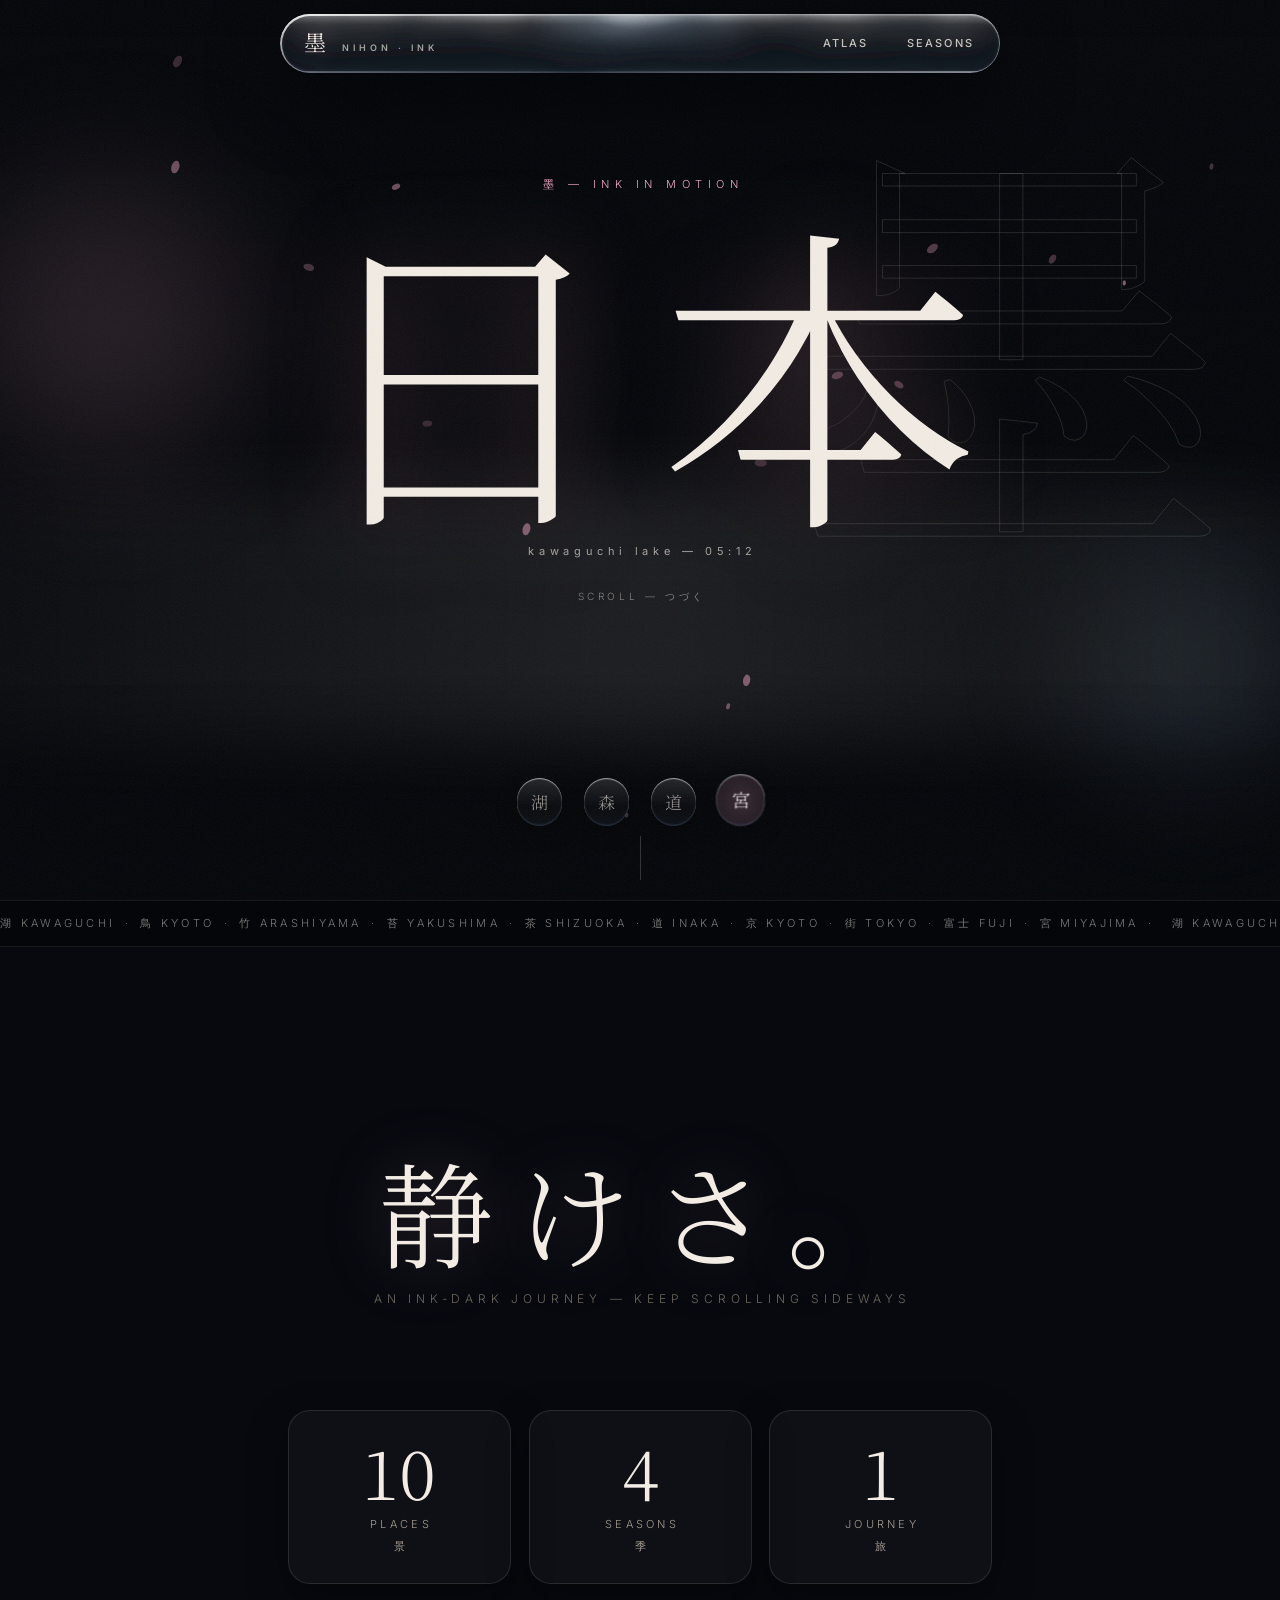
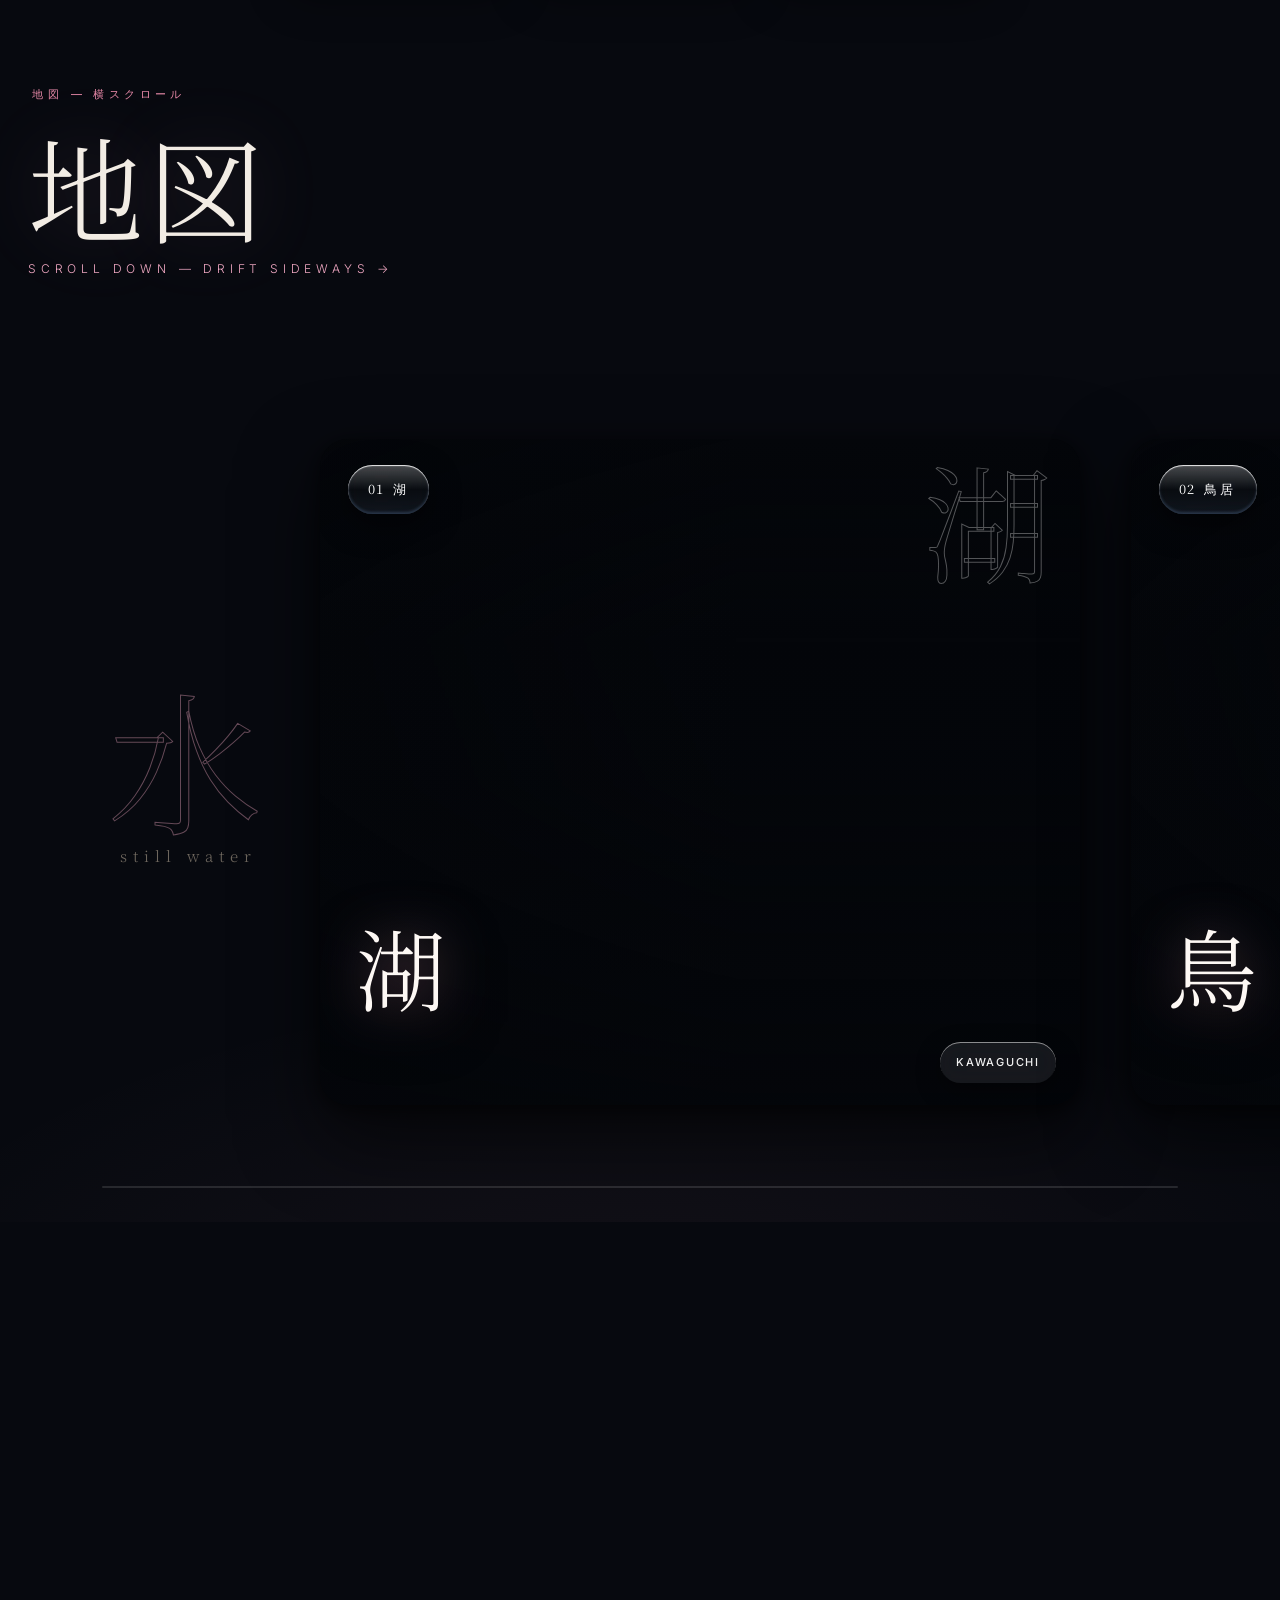
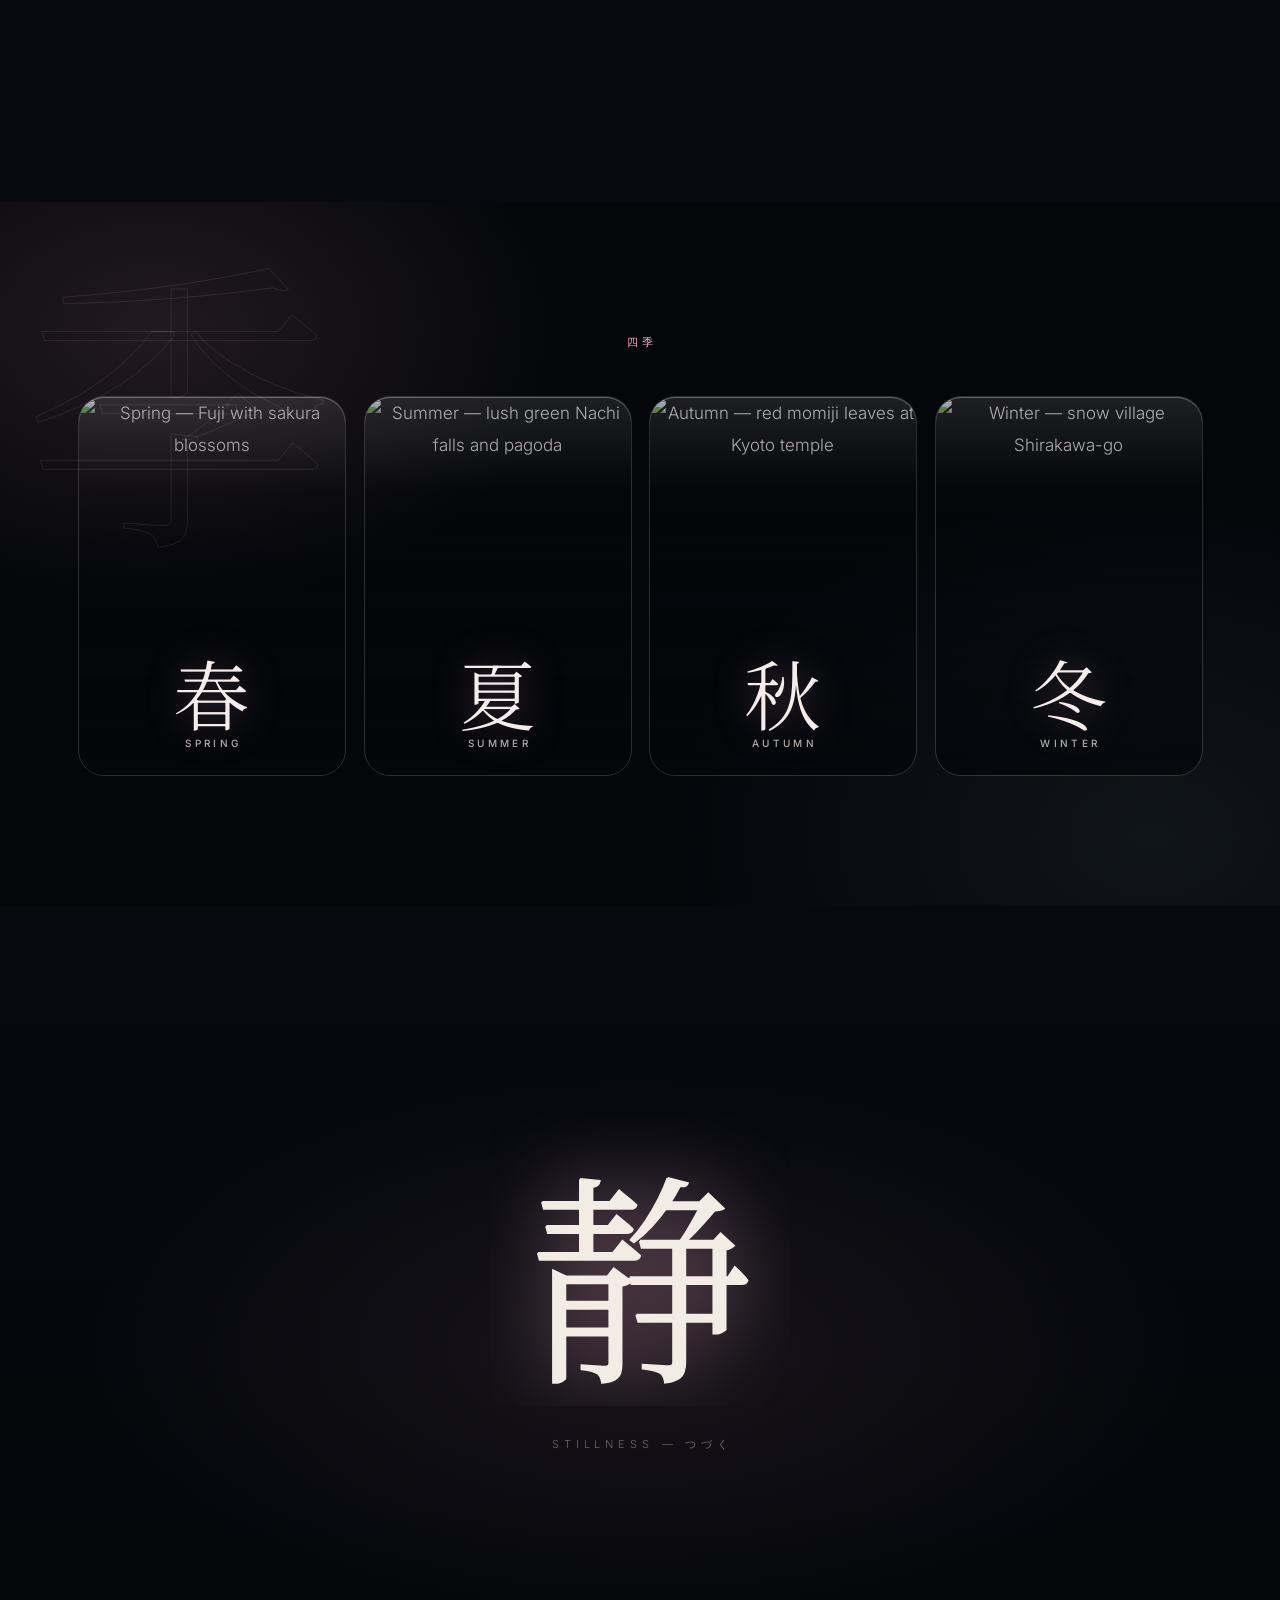
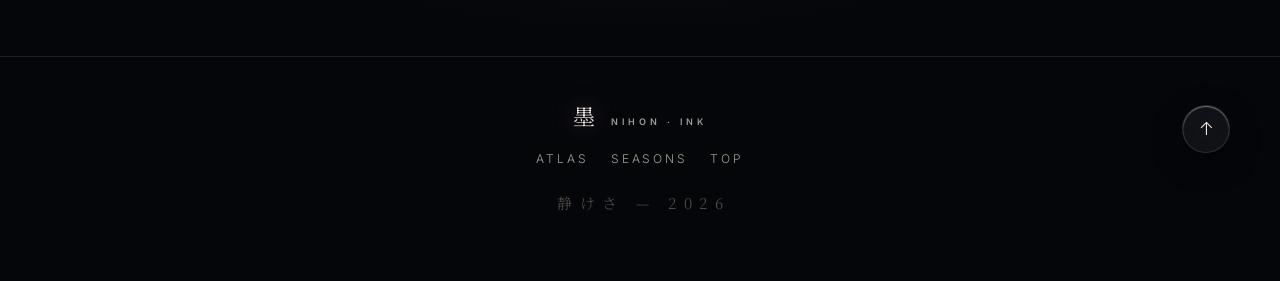
==== commit 0a8430f5: "Fix marquee seam: identical loop halves" ====
--- a/index.html
+++ b/index.html
@@ -82,7 +82,7 @@
     <div class="marquee" aria-hidden="true">
         <div class="track">
             <span>湖 Kawaguchi&ensp;·&ensp;鳥 Kyoto&ensp;·&ensp;竹 Arashiyama&ensp;·&ensp;苔 Yakushima&ensp;·&ensp;茶 Shizuoka&ensp;·&ensp;道 Inaka&ensp;·&ensp;京 Kyoto&ensp;·&ensp;街 Tokyo&ensp;·&ensp;富士 Fuji&ensp;·&ensp;宮 Miyajima&ensp;·&ensp;</span>
-            <span>湖 Kawaguchi&ensp;·&ensp;鳥 Kyoto&ensp;·&ensp;竹 Arashiyama&ensp;·&ensp;竹 Arashiyama&ensp;·&ensp;茶 Shizuoka&ensp;·&ensp;道 Inaka&ensp;·&ensp;京 Kyoto&ensp;·&ensp;街 Tokyo&ensp;·&ensp;富士 Fuji&ensp;·&ensp;宮 Miyajima&ensp;·&ensp;</span>
+            <span>湖 Kawaguchi&ensp;·&ensp;鳥 Kyoto&ensp;·&ensp;竹 Arashiyama&ensp;·&ensp;苔 Yakushima&ensp;·&ensp;茶 Shizuoka&ensp;·&ensp;道 Inaka&ensp;·&ensp;京 Kyoto&ensp;·&ensp;街 Tokyo&ensp;·&ensp;富士 Fuji&ensp;·&ensp;宮 Miyajima&ensp;·&ensp;</span>
         </div>
     </div>
 
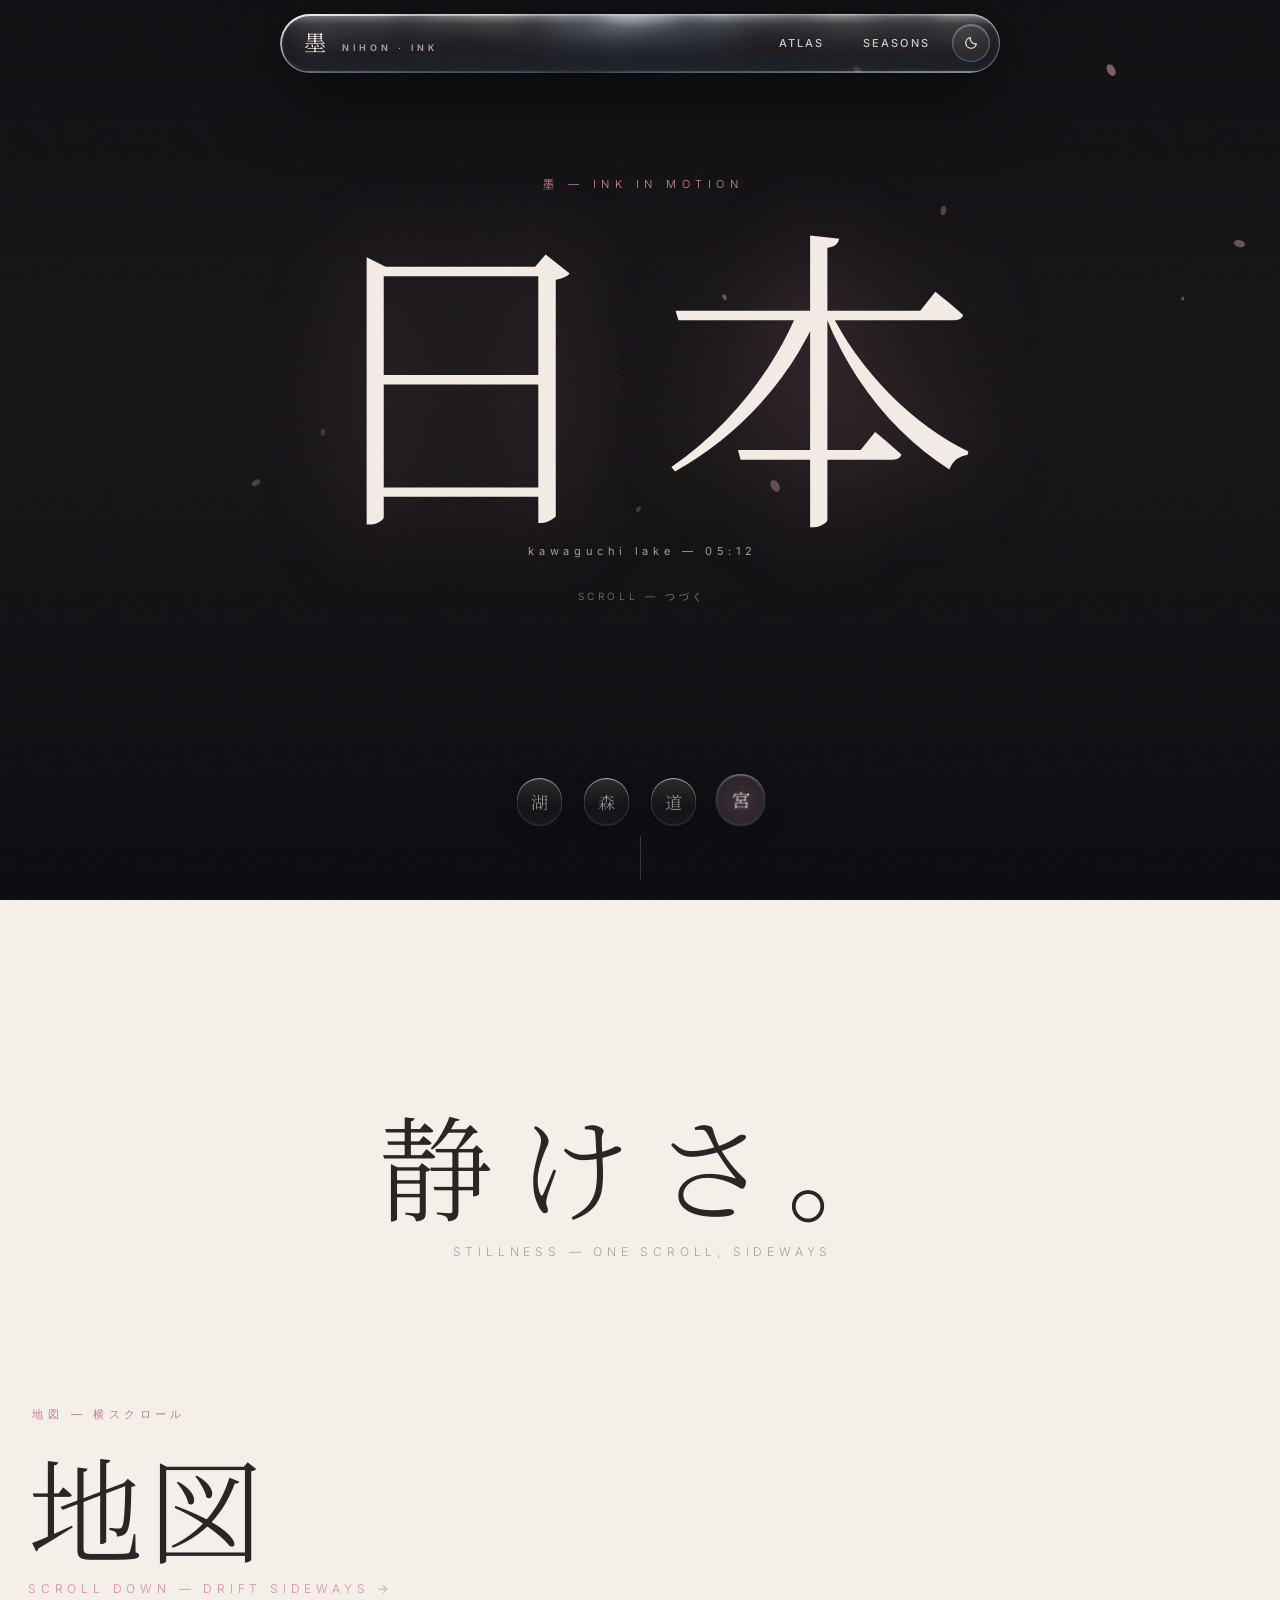
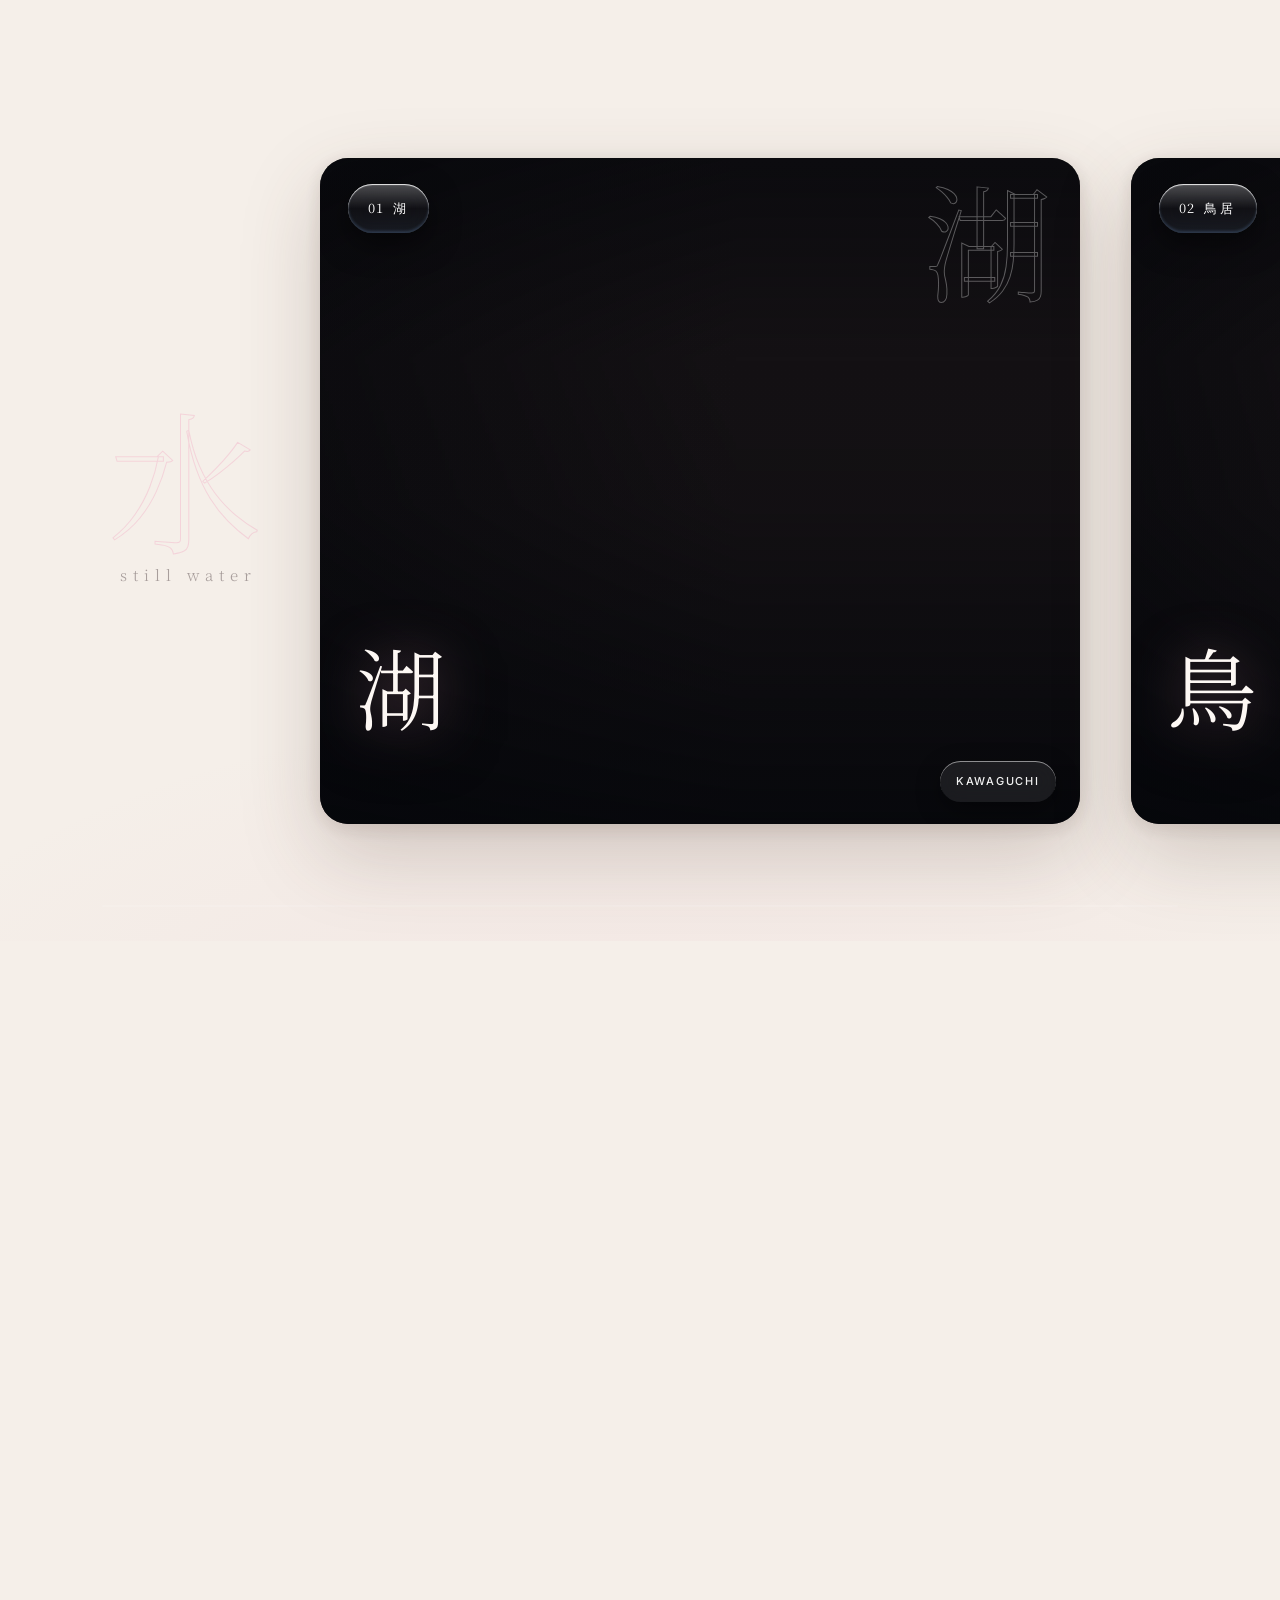
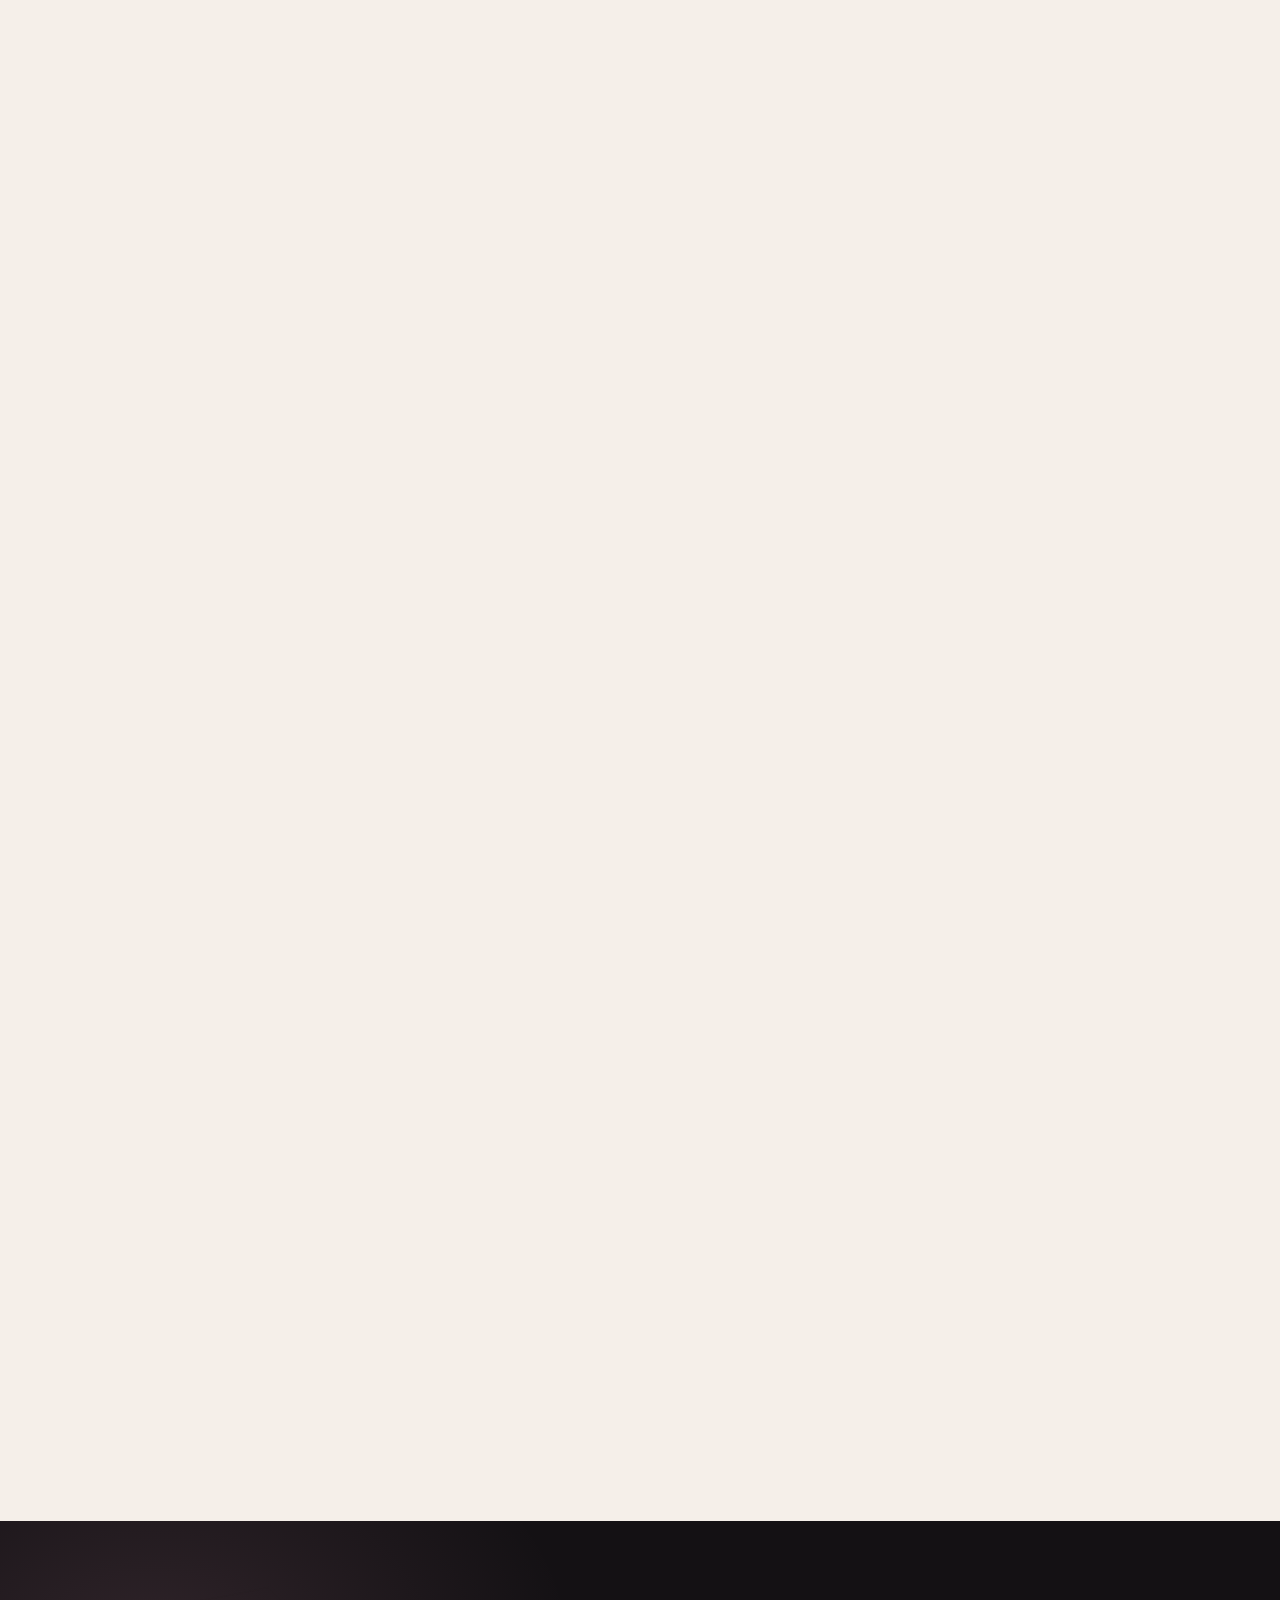
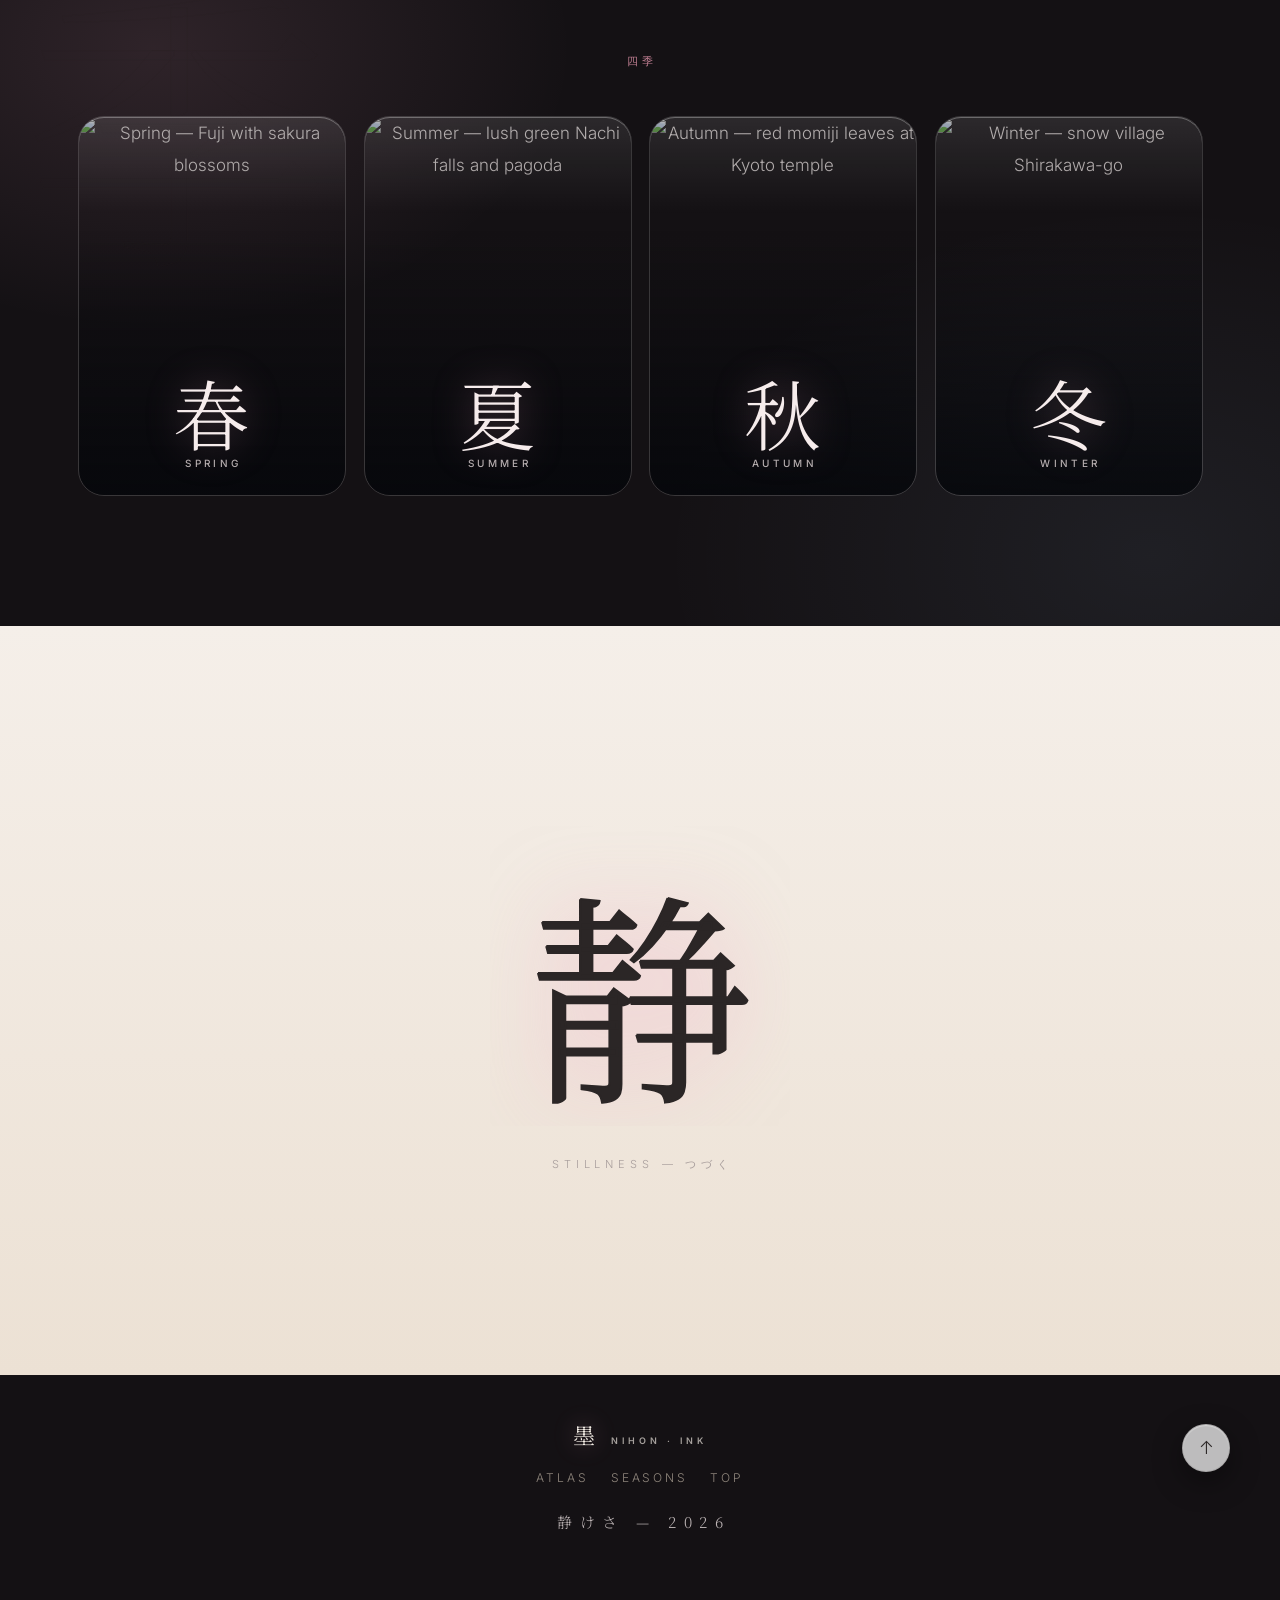
==== commit f8a0395c: "Calm minimal duality: light paper theme + day-night toggle, decluttered" ====
--- a/index.html
+++ b/index.html
@@ -17,6 +17,9 @@
     <link rel="preconnect" href="https://fonts.gstatic.com" crossorigin>
     <link href="https://fonts.googleapis.com/css2?family=Inter:wght@300;400;500;600&family=Noto+Serif+JP:wght@300;400;500;600&display=swap" rel="stylesheet">
     <link rel="stylesheet" href="solo/styles.css">
+    <script>
+    try { var nihonT = localStorage.getItem('nihon-theme'); if (!nihonT) nihonT = matchMedia('(prefers-color-scheme: light)').matches ? 'light' : 'dark'; document.documentElement.dataset.theme = nihonT; } catch (e) { document.documentElement.dataset.theme = 'dark'; }
+    </script>
     <script type="importmap">
     { "imports": { "three": "https://unpkg.com/three@0.160.0/build/three.module.js" } }
     </script>
@@ -47,6 +50,10 @@
             <nav class="menu" aria-label="Sections">
                 <a class="magnetic" href="#atlas">Atlas</a>
                 <a class="magnetic" href="#seasons">Seasons</a>
+                <button id="themeBtn" class="theme-btn magnetic" aria-label="Toggle day and night">
+                    <svg class="icon-sun" viewBox="0 0 24 24" fill="none" stroke="currentColor" stroke-width="1.8" stroke-linecap="round" aria-hidden="true"><circle cx="12" cy="12" r="4.2"/><path d="M12 2.5v2.4M12 19.1v2.4M2.5 12h2.4M19.1 12h2.4M5 5l1.7 1.7M17.3 17.3L19 19M19 5l-1.7 1.7M6.7 17.3L5 19"/></svg>
+                    <svg class="icon-moon" viewBox="0 0 24 24" fill="none" stroke="currentColor" stroke-width="1.8" stroke-linecap="round" stroke-linejoin="round" aria-hidden="true"><path d="M20 13.2A8 8 0 0 1 10.8 4 8 8 0 1 0 20 13.2z"/></svg>
+                </button>
             </nav>
         </div>
     </header>
@@ -55,10 +62,6 @@
         <div class="hero-still" data-depth="18" aria-hidden="true"><img src="https://images.unsplash.com/photo-1578134260566-d4083893996a?auto=format&fit=crop&w=2400&q=80" srcset="https://images.unsplash.com/photo-1578134260566-d4083893996a?auto=format&fit=crop&w=1200&q=70 1200w, https://images.unsplash.com/photo-1578134260566-d4083893996a?auto=format&fit=crop&w=2400&q=80 2400w" sizes="100vw" alt="" fetchpriority="high" decoding="async"></div>
         <canvas id="ink" aria-hidden="true"></canvas>
         <div class="hero-shade" aria-hidden="true"></div>
-        <span class="ghostword gw-hero" data-depth="60" aria-hidden="true">墨</span>
-        <div class="orb orb-a" data-depth="46" aria-hidden="true"></div>
-        <div class="orb orb-b" data-depth="70" aria-hidden="true"></div>
-        <div class="mist m1" aria-hidden="true"></div>
         <canvas id="petals" aria-hidden="true"></canvas>
         <div class="wrap hero-in">
             <p class="hero-eyebrow">墨 — ink in motion</p>
@@ -79,23 +82,10 @@
         </div>
     </section>
 
-    <div class="marquee" aria-hidden="true">
-        <div class="track">
-            <span>湖 Kawaguchi&ensp;·&ensp;鳥 Kyoto&ensp;·&ensp;竹 Arashiyama&ensp;·&ensp;苔 Yakushima&ensp;·&ensp;茶 Shizuoka&ensp;·&ensp;道 Inaka&ensp;·&ensp;京 Kyoto&ensp;·&ensp;街 Tokyo&ensp;·&ensp;富士 Fuji&ensp;·&ensp;宮 Miyajima&ensp;·&ensp;</span>
-            <span>湖 Kawaguchi&ensp;·&ensp;鳥 Kyoto&ensp;·&ensp;竹 Arashiyama&ensp;·&ensp;苔 Yakushima&ensp;·&ensp;茶 Shizuoka&ensp;·&ensp;道 Inaka&ensp;·&ensp;京 Kyoto&ensp;·&ensp;街 Tokyo&ensp;·&ensp;富士 Fuji&ensp;·&ensp;宮 Miyajima&ensp;·&ensp;</span>
-        </div>
-    </div>
-
     <main>
         <section class="preface-sec">
             <p class="preface reveal">静けさ。</p>
-            <p class="preface-sub reveal" style="--d:.15s">an ink-dark journey — keep scrolling sideways</p>
-        </section>
-
-        <section class="stats wrap" aria-label="Journey numbers">
-            <div class="stat reveal" style="--d:0s"><span class="num" data-count="10">0</span><span class="lbl">places<br>景</span></div>
-            <div class="stat reveal" style="--d:.12s"><span class="num" data-count="4">0</span><span class="lbl">seasons<br>季</span></div>
-            <div class="stat reveal" style="--d:.24s"><span class="num" data-count="1">0</span><span class="lbl">journey<br>旅</span></div>
+            <p class="preface-sub reveal" style="--d:.15s">stillness — one scroll, sideways</p>
         </section>
 
         <section class="atlas-head wrap" id="atlas">
--- a/solo/styles.css
+++ b/solo/styles.css
@@ -32,6 +32,29 @@
 @property --mx { syntax: "<percentage>"; inherits: true; initial-value: 50%; }
 @property --gi { syntax: "<number>"; inherits: true; initial-value: 1; }
 
+/* ——— daylight: warm washi paper, same calm bones ——— */
+[data-theme="light"] {
+    --paper: #f5efe9;
+    --paper-2: #ece1d4;
+    --ink: #2b2626;
+    --soft: #7a6f6d;
+    --muted: #a89e9c;
+    --line: rgba(43, 38, 38, 0.12);
+    --deep: #141114;
+    --sakura: #d98aa5;
+    --sakura-deep: #bd7d90;
+    --shadow-lg: 0 30px 80px rgba(80, 60, 50, 0.22), 0 4px 18px rgba(80, 60, 50, 0.14);
+}
+[data-theme="light"] .ghostword { -webkit-text-stroke-color: rgba(43, 38, 38, 0.14); }
+[data-theme="light"] .gw-journey { -webkit-text-stroke-color: rgba(43, 38, 38, 0.09); }
+[data-theme="light"] .journey-pin { background: radial-gradient(1200px 600px at 50% 120%, rgba(217, 138, 165, 0.1), transparent 70%), var(--paper); }
+[data-theme="light"] .preface { text-shadow: none; }
+[data-theme="light"] .atlas-head h2 { text-shadow: none; }
+[data-theme="light"] .closing { background: linear-gradient(180deg, var(--paper), var(--paper-2)); }
+[data-theme="light"] #grain { opacity: 0.08; }
+[data-theme="light"] .seasons, [data-theme="light"] footer { background: #141114; color: #f6ecec; }
+[data-theme="light"] .eyebrow { color: var(--sakura-deep); }
+
 * { box-sizing: border-box; }
 html { scroll-behavior: smooth; }
 html.lenis, html.lenis body { height: auto; }
@@ -58,7 +81,7 @@
 button { font: inherit; }
 .wrap { max-width: 1180px; margin: 0 auto; padding: 0 28px; }
 .wrap.narrow { max-width: 700px; }
-.skip { position: fixed; top: -60px; left: 16px; z-index: 300; background: var(--ink); color: var(--deep); font-size: 13px; letter-spacing: 0.08em; text-decoration: none; padding: 10px 18px; border-radius: 999px; transition: top 0.3s var(--expo); }
+.skip { position: fixed; top: -60px; left: 16px; z-index: 300; background: #2b2626; color: #faf5ef; font-size: 13px; letter-spacing: 0.08em; text-decoration: none; padding: 10px 18px; border-radius: 999px; transition: top 0.3s var(--expo); }
 .skip:focus-visible { top: 12px; }
 section[id], article[id] { scroll-margin-top: 90px; }
 
@@ -142,15 +165,26 @@
         linear-gradient(180deg, rgba(255,255,255,0.5), rgba(255,255,255,0.05) 55%),
         rgba(10, 13, 20, 0.25);
 }
-.brand { display: flex; align-items: baseline; gap: 10px; text-decoration: none; color: var(--ink); }
+.brand { display: flex; align-items: baseline; gap: 10px; text-decoration: none; color: #f4eee6; }
 .brand .jp { font-family: var(--serif); font-weight: 300; font-size: 22px; line-height: 1; letter-spacing: 0.28em; text-shadow: 0 0 24px rgba(242,169,196,0.4); }
 .brand .rom { font-size: 9px; font-weight: 600; letter-spacing: 0.44em; opacity: 0.65; }
 .menu { display: flex; gap: 6px; align-items: center; }
 .nav-in > *:not(.nav-lens) { position: relative; z-index: 1; }
-.menu a { position: relative; overflow: hidden; color: rgba(242,236,228,0.8); text-decoration: none; font-size: 11px; font-weight: 500; letter-spacing: 0.2em; text-transform: uppercase; padding: 9px 16px; border-radius: 999px; transition: background 0.5s var(--expo), color 0.5s, box-shadow 0.5s var(--expo), transform 0.5s var(--expo); }
+.menu a { position: relative; overflow: hidden; color: rgba(244, 238, 230, 0.82); text-decoration: none; font-size: 11px; font-weight: 500; letter-spacing: 0.2em; text-transform: uppercase; padding: 9px 16px; border-radius: 999px; transition: background 0.5s var(--expo), color 0.5s, box-shadow 0.5s var(--expo), transform 0.5s var(--expo); }
 .menu a::before { content: ""; position: absolute; inset: 0; border-radius: inherit; background: linear-gradient(180deg, rgba(255,255,255,0.3), transparent 55%); opacity: 0; transition: opacity 0.4s; pointer-events: none; }
 .menu a:hover { background: rgba(255,255,255,0.1); color: #fff; transform: translateY(-1px); box-shadow: inset 0 1px 0 rgba(255,255,255,0.45), 0 8px 22px rgba(0,0,0,0.4); }
 .menu a:hover::before { opacity: 1; }
+
+/* day / night switch — a quiet little moon */
+.theme-btn { width: 38px; height: 38px; border-radius: 50%; border: 1px solid rgba(255,255,255,0.25); background: rgba(255,255,255,0.06); color: #f4eee6; display: inline-flex; align-items: center; justify-content: center; cursor: pointer; padding: 0; box-shadow: inset 0 1px 1px rgba(255,255,255,0.35); transition: background 0.5s var(--expo), transform 0.5s var(--expo); }
+.theme-btn:hover { background: rgba(255,255,255,0.14); transform: translateY(-1px); }
+.theme-btn svg { width: 16px; height: 16px; }
+.theme-btn .icon-moon { display: none; }
+[data-theme="light"] .theme-btn .icon-moon { display: block; }
+[data-theme="light"] .theme-btn .icon-sun { display: none; }
+
+/* clutter, removed — calm needs air */
+.orb, .mist, .marquee, .stats { display: none; }
 
 /* hero — ink cinema */
 .hero { position: relative; min-height: 100svh; display: flex; flex-direction: column; justify-content: center; background: var(--deep); color: var(--ink); overflow: clip; isolation: isolate; }
@@ -170,7 +204,7 @@
 .hero-eyebrow { margin: 0 0 10px; font-size: 11px; letter-spacing: 0.5em; padding-left: 0.5em; text-transform: uppercase; color: var(--sakura); opacity: 0; }
 body.loaded .hero-eyebrow { animation: fadeUp 1.4s var(--expo) 0.4s forwards; }
 .hero-3d { perspective: 1000px; }
-.nippon { font-family: var(--serif); font-weight: 300; font-size: clamp(140px, 26vw, 320px); line-height: 1; letter-spacing: 0.12em; padding-left: 0.12em; margin: 0; color: var(--ink); text-shadow: 0 0 90px rgba(242,169,196,0.35), 0 12px 80px rgba(0,0,0,0.8); opacity: 0; filter: blur(14px); transform: translateY(30px) scale(0.98) rotateX(var(--hx, 0deg)) rotateY(var(--hy, 0deg)); transform-style: preserve-3d; transition: letter-spacing 1s var(--expo), text-shadow 0.8s var(--expo); cursor: default; }
+.nippon { font-family: var(--serif); font-weight: 300; font-size: clamp(140px, 26vw, 320px); line-height: 1; letter-spacing: 0.12em; padding-left: 0.12em; margin: 0; color: #f4eee6; text-shadow: 0 0 90px rgba(242,169,196,0.35), 0 12px 80px rgba(0,0,0,0.8); opacity: 0; filter: blur(14px); transform: translateY(30px) scale(0.98) rotateX(var(--hx, 0deg)) rotateY(var(--hy, 0deg)); transform-style: preserve-3d; transition: letter-spacing 1s var(--expo), text-shadow 0.8s var(--expo); cursor: default; }
 body.loaded .nippon { animation: nipponIn 2s var(--expo) forwards; }
 @keyframes nipponIn { to { opacity: 1; filter: blur(0); transform: none; } }
 body.ready .nippon { transform: rotateX(var(--hx, 0deg)) rotateY(var(--hy, 0deg)); }
@@ -270,14 +304,14 @@
 @keyframes drawink { 40% { stroke-dashoffset: 0; fill: transparent; } 100% { stroke-dashoffset: 0; fill: var(--ink); filter: drop-shadow(0 0 26px rgba(242,169,196,0.5)); } }
 .closing-sub { margin: 18px 0 0; font-size: 11px; letter-spacing: 0.44em; padding-left: 0.44em; text-transform: uppercase; color: var(--muted); }
 
-footer { border-top: 1px solid var(--line); padding: 48px 26px 64px; color: var(--muted); background: var(--deep); }
+footer { border-top: 1px solid var(--line); padding: 48px 26px 64px; color: #a89e9c; background: var(--deep); }
 .foot-in { display: flex; flex-direction: column; align-items: center; gap: 18px; text-align: center; position: relative; }
-.foot-brand { color: var(--ink); }
+.foot-brand { color: #f4eee6; }
 .foot-nav { display: flex; gap: 22px; }
-.foot-nav a { color: var(--soft); text-decoration: none; font-size: 12px; letter-spacing: 0.24em; text-transform: uppercase; }
-.foot-nav a:hover { color: var(--ink); }
+.foot-nav a { color: #8f867c; text-decoration: none; font-size: 12px; letter-spacing: 0.24em; text-transform: uppercase; }
+.foot-nav a:hover { color: #f4eee6; }
 .dim { font-family: var(--serif); font-size: 15px; opacity: 0.75; margin: 0; letter-spacing: 0.5em; padding-left: 0.5em; }
-.to-top { position: absolute; right: 0; top: 0; width: 48px; height: 48px; border-radius: 50%; border: 1px solid var(--line); background: rgba(255,255,255,0.05); color: var(--ink); font-size: 18px; cursor: pointer; backdrop-filter: blur(10px); -webkit-backdrop-filter: blur(10px); box-shadow: inset 0 1px 1px rgba(255,255,255,0.4), 0 10px 30px rgba(0,0,0,0.4); transition: transform 0.5s var(--expo), box-shadow 0.5s var(--expo); }
+.to-top { position: absolute; right: 0; top: 0; width: 48px; height: 48px; border-radius: 50%; border: 1px solid var(--line); background: rgba(255,255,255,0.72); color: #2b2626; font-size: 18px; cursor: pointer; backdrop-filter: blur(10px); -webkit-backdrop-filter: blur(10px); box-shadow: inset 0 1px 1px rgba(255,255,255,0.4), 0 10px 30px rgba(0,0,0,0.4); transition: transform 0.5s var(--expo), box-shadow 0.5s var(--expo); }
 .to-top:hover { transform: translateY(-4px); box-shadow: inset 0 1px 1px rgba(255,255,255,0.6), 0 18px 44px rgba(0,0,0,0.5), 0 0 30px rgba(242,169,196,0.2); }
 
 #dot { position: fixed; top: 0; left: 0; z-index: 200; pointer-events: none; border-radius: 50%; opacity: 0; will-change: transform; width: 7px; height: 7px; background: #fff; mix-blend-mode: difference; transition: opacity 0.4s; }
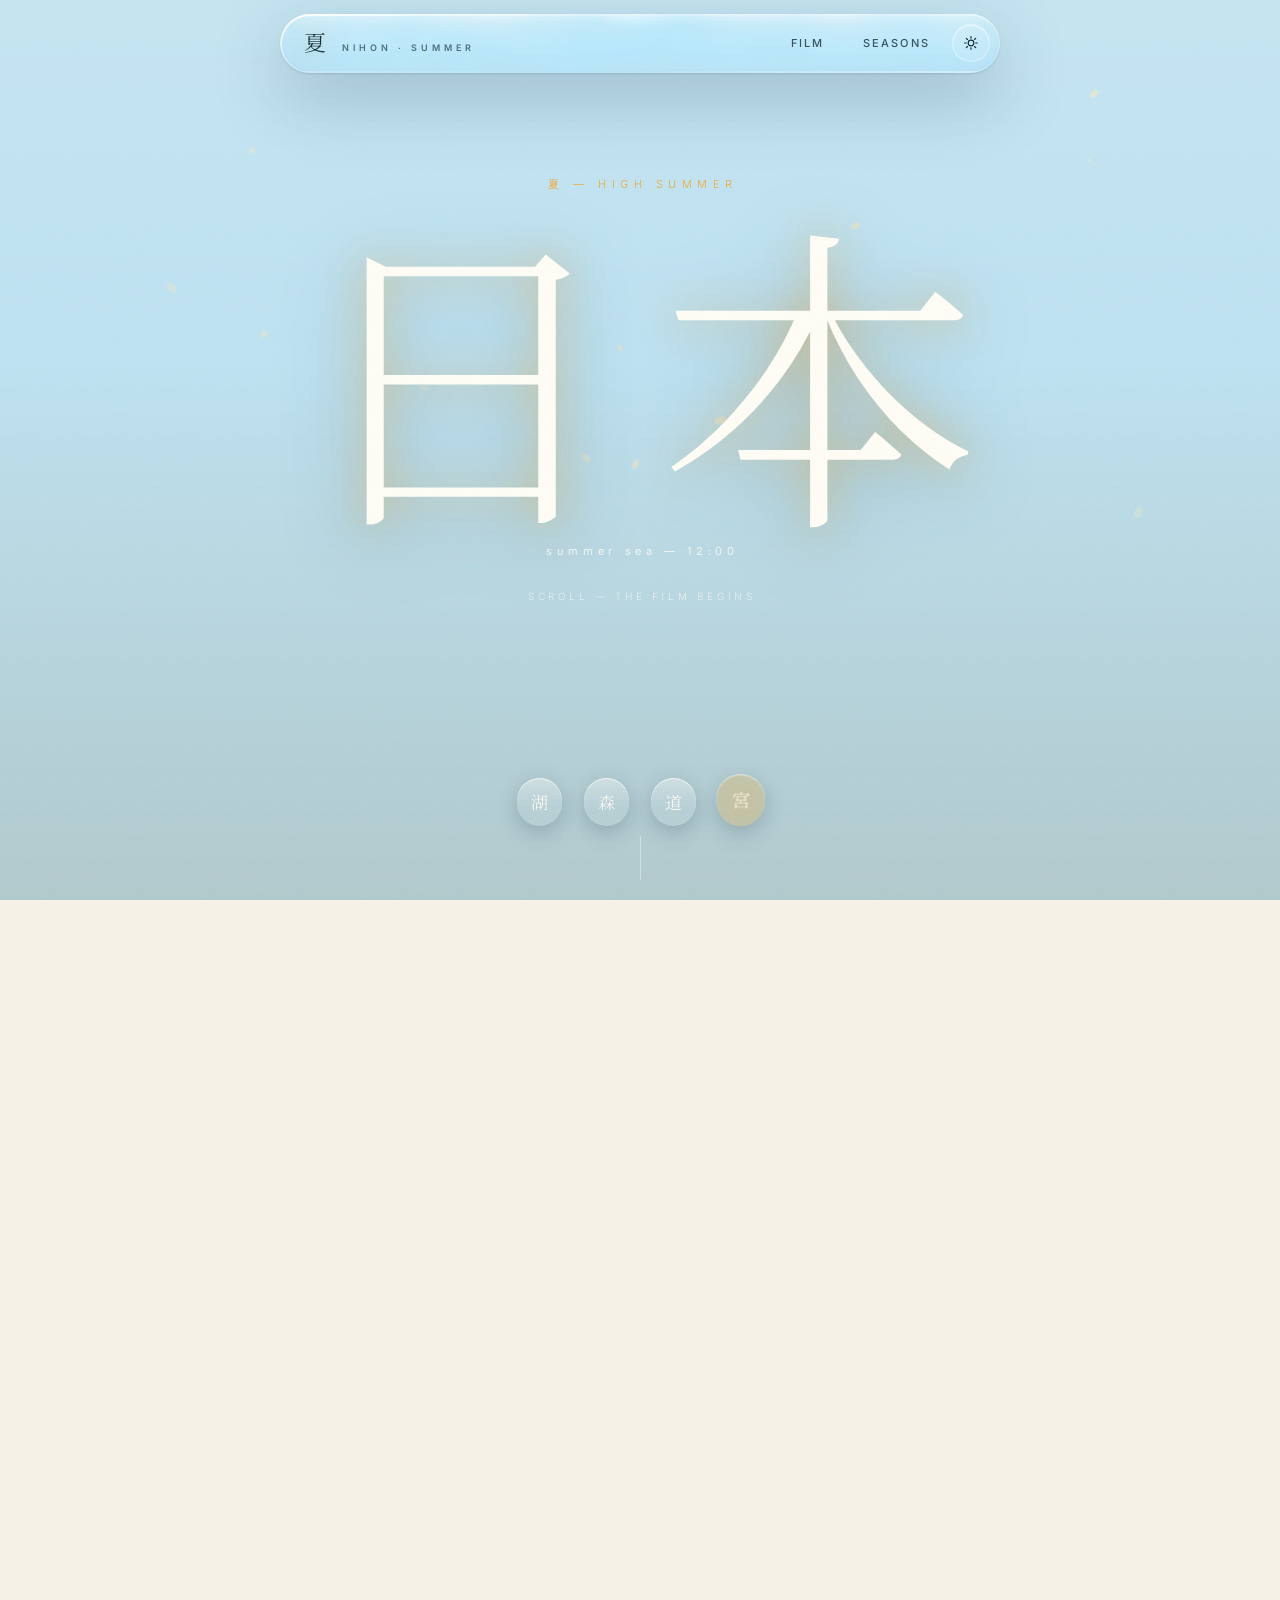
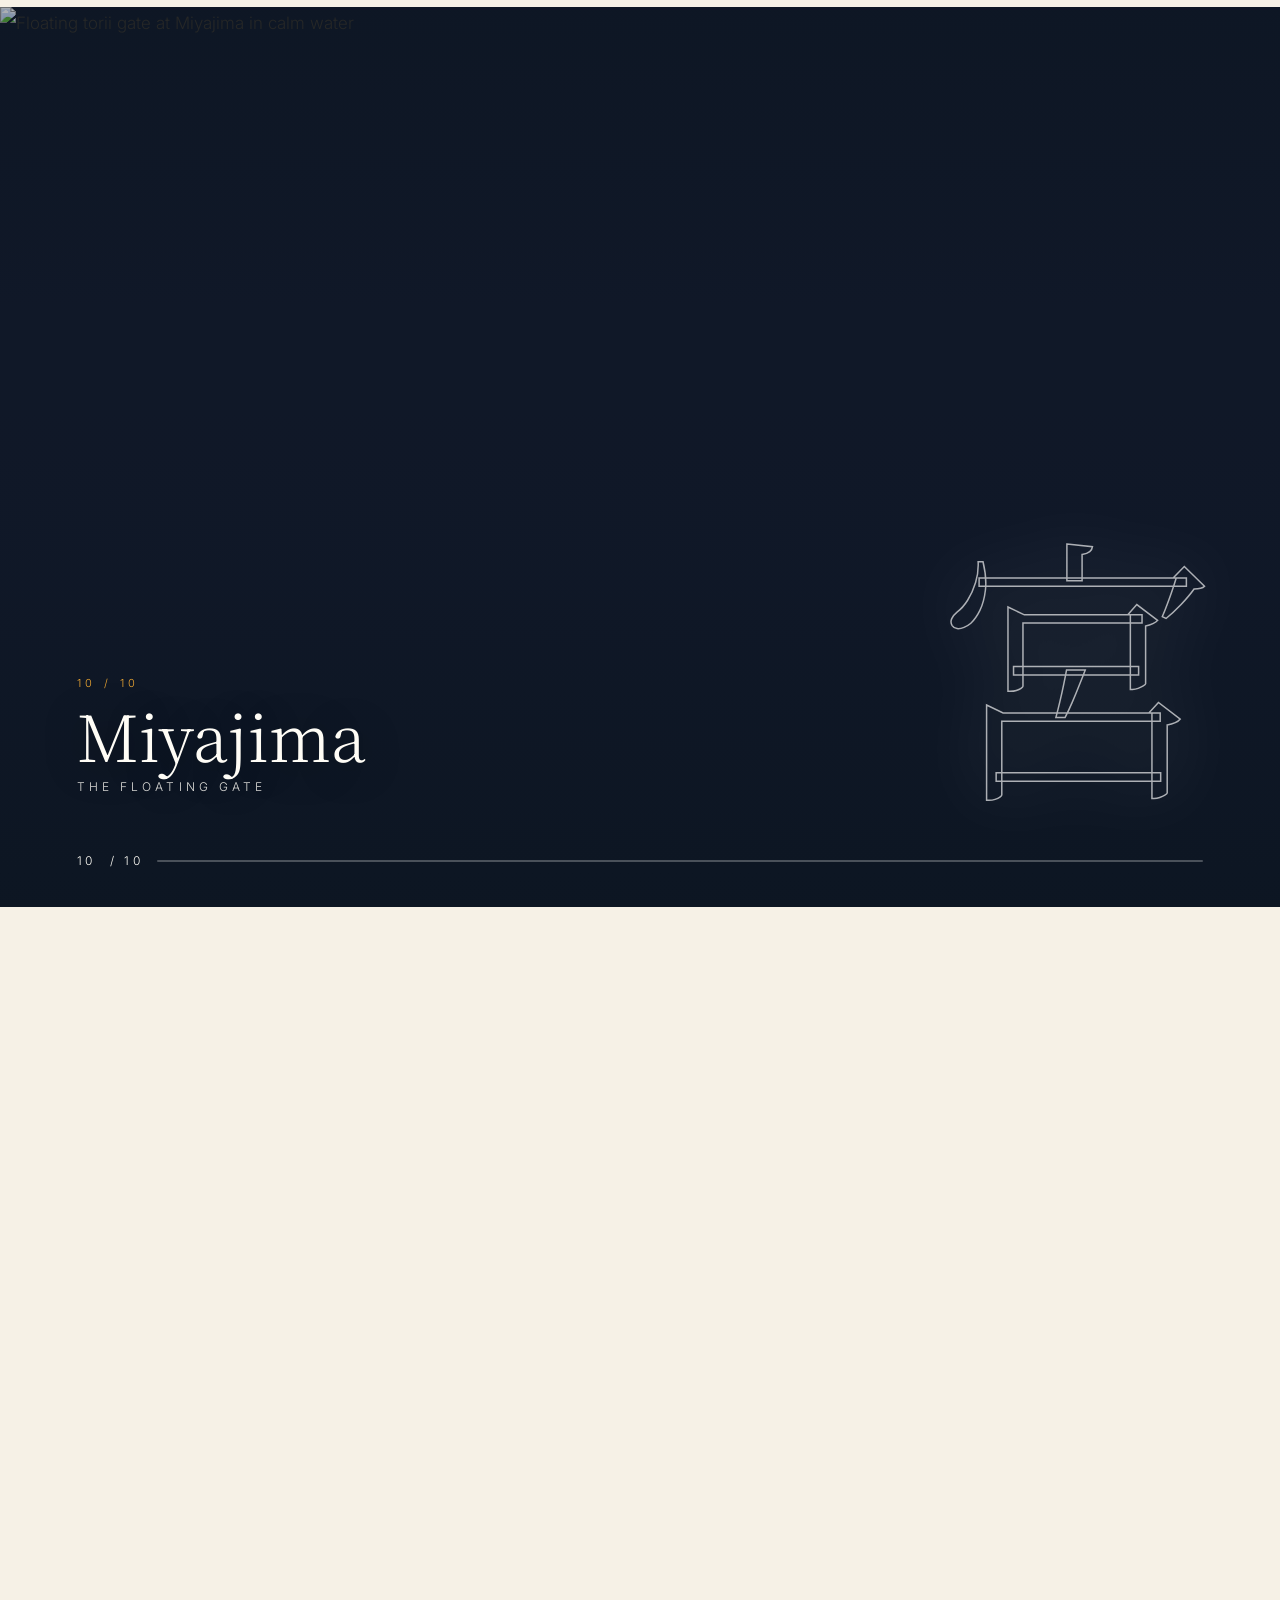
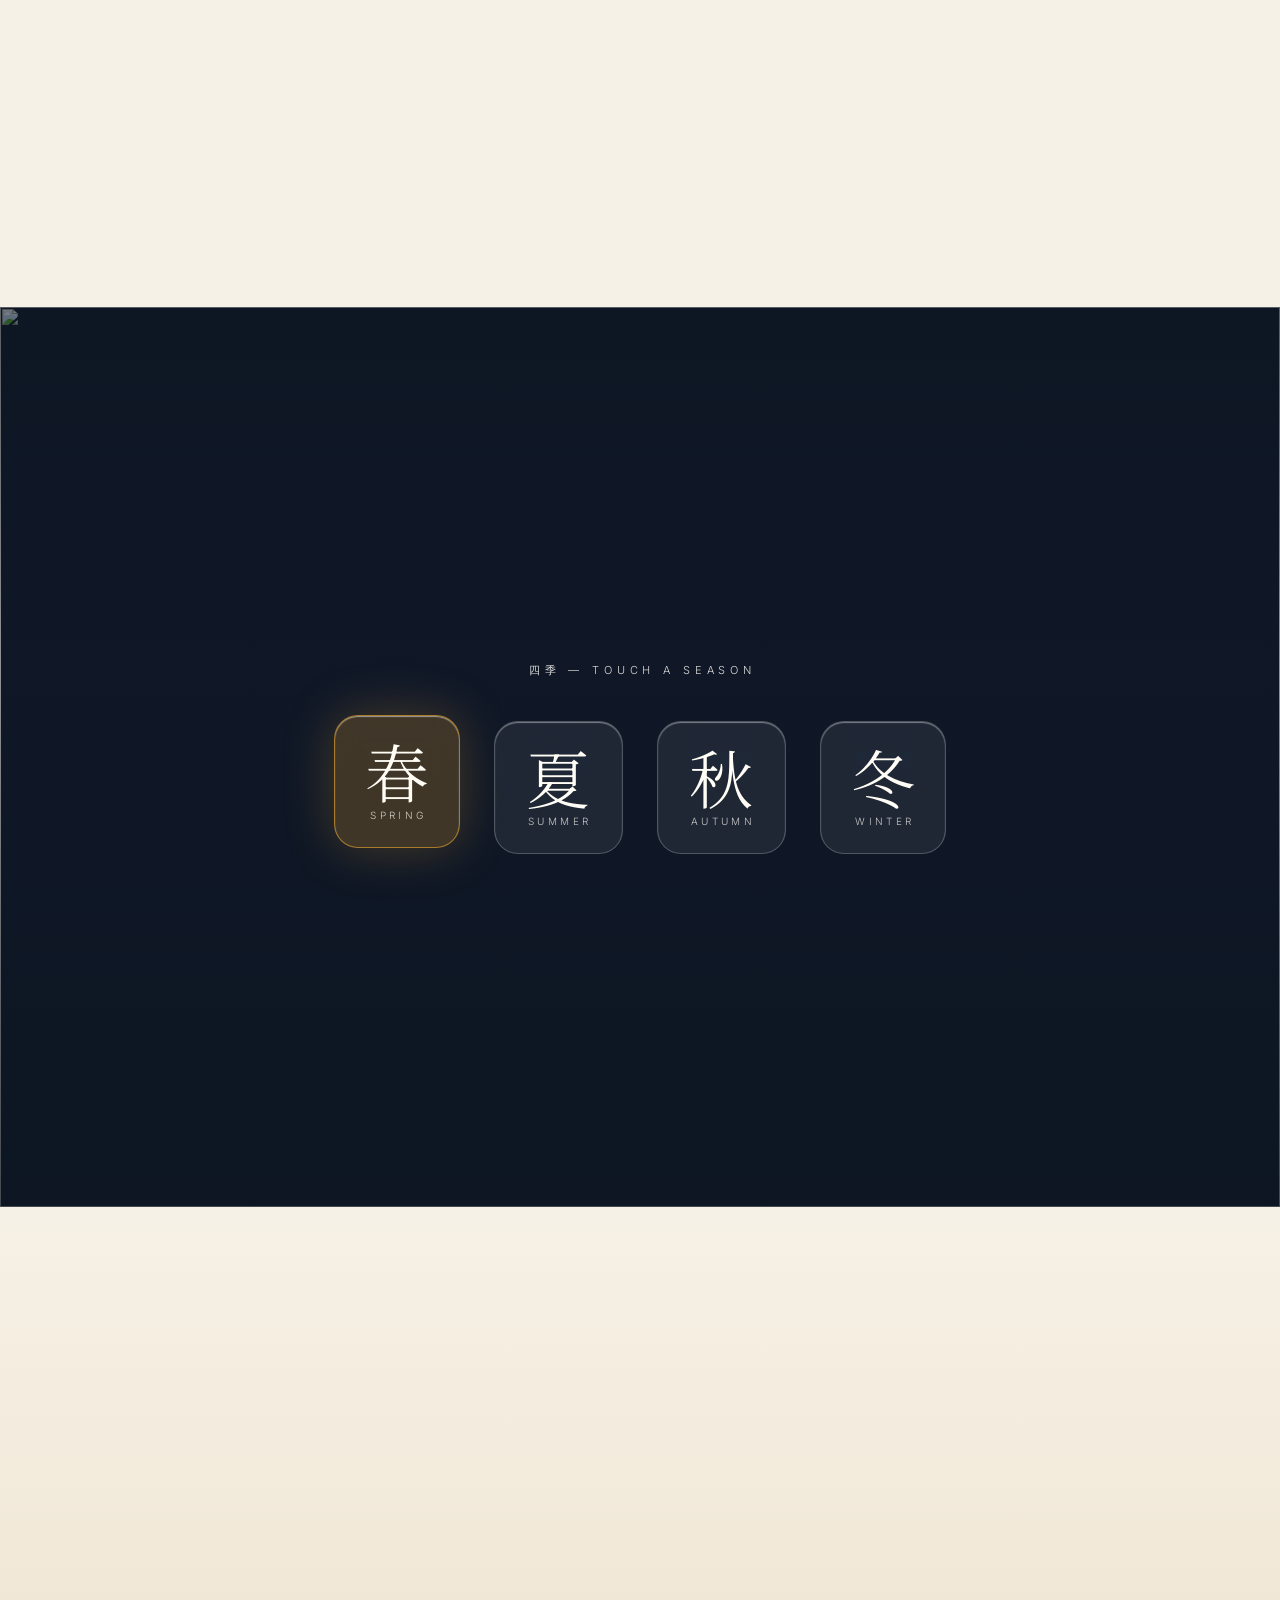
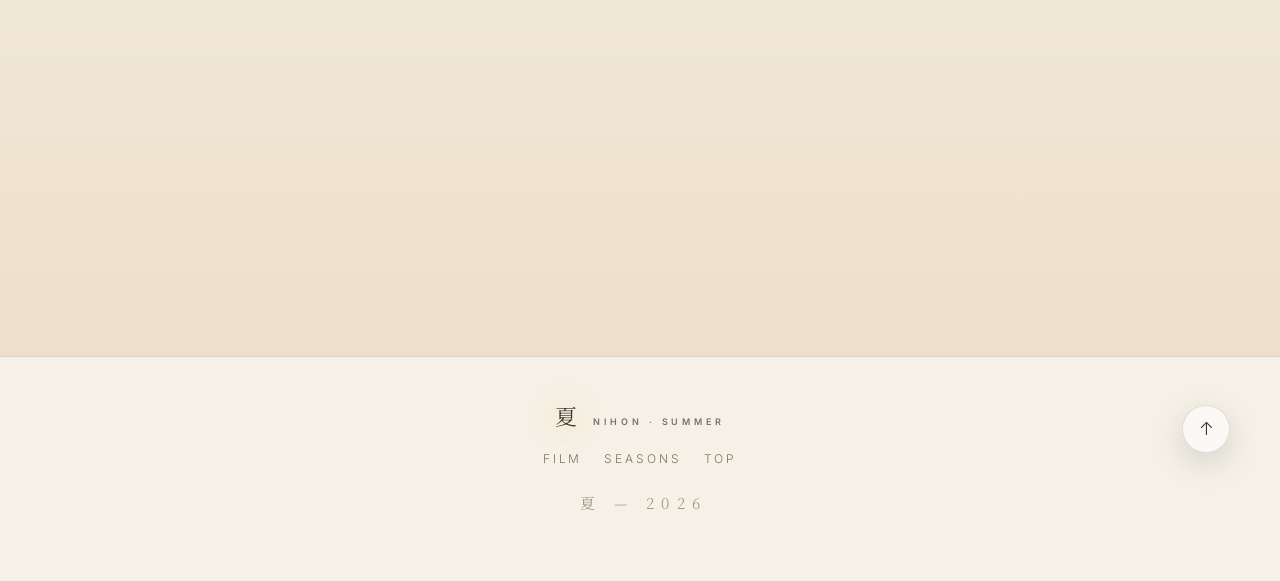
==== commit 53388f5d: "NIHON summer: full-bleed cinema film, season stage, sky shader, hanabi nights, zero cards" ====
--- a/index.html
+++ b/index.html
@@ -3,42 +3,38 @@
 <head>
     <meta charset="UTF-8">
     <meta name="viewport" content="width=device-width, initial-scale=1.0, viewport-fit=cover">
-    <meta name="description" content="NIHON: INK — a dark cinematic drift through lake, mountain, road, forest and sakura.">
-    <meta name="theme-color" content="#07090f">
-    <meta name="color-scheme" content="dark">
-    <meta property="og:title" content="NIHON 墨 — Ink in Motion">
-    <meta property="og:description" content="A dark scroll through lake, bamboo, road, and sakura — a living painting.">
+    <meta name="description" content="NIHON 夏 — a summer day that burns into a festival night. No gallery. One film.">
+    <meta name="theme-color" content="#bfe3f2">
+    <meta name="color-scheme" content="light dark">
+    <meta property="og:title" content="NIHON 夏 — Summer, Day into Night">
+    <meta property="og:description" content="Ten scenes. Four seasons. One summer film.">
     <meta property="og:type" content="website">
-    <meta property="og:image" content="https://images.unsplash.com/photo-1578134260566-d4083893996a?auto=format&fit=crop&w=1200&q=80">
-    <link rel="icon" href="data:image/svg+xml,%3Csvg xmlns='http://www.w3.org/2000/svg' viewBox='0 0 100 100'%3E%3Ctext y='.9em' font-size='90'%3E%E5%A2%A8%3C/text%3E%3C/svg%3E">
-    <link rel="preload" as="image" href="https://images.unsplash.com/photo-1578134260566-d4083893996a?auto=format&fit=crop&w=2400&q=80" fetchpriority="high">
-    <title>NIHON 墨 — Ink in Motion</title>
+    <meta property="og:image" content="https://images.unsplash.com/photo-1507525428034-b723cf961d3e?auto=format&fit=crop&w=1200&q=80">
+    <link rel="icon" href="data:image/svg+xml,%3Csvg xmlns='http://www.w3.org/2000/svg' viewBox='0 0 100 100'%3E%3Ctext y='.9em' font-size='90'%3E%E5%A4%8F%3C/text%3E%3C/svg%3E">
+    <link rel="preload" as="image" href="https://images.unsplash.com/photo-1507525428034-b723cf961d3e?auto=format&fit=crop&w=2400&q=80" fetchpriority="high">
+    <title>NIHON 夏 — Summer, Day into Night</title>
     <link rel="preconnect" href="https://fonts.googleapis.com">
     <link rel="preconnect" href="https://fonts.gstatic.com" crossorigin>
     <link href="https://fonts.googleapis.com/css2?family=Inter:wght@300;400;500;600&family=Noto+Serif+JP:wght@300;400;500;600&display=swap" rel="stylesheet">
     <link rel="stylesheet" href="solo/styles.css">
     <script>
-    try { var nihonT = localStorage.getItem('nihon-theme'); if (!nihonT) nihonT = matchMedia('(prefers-color-scheme: light)').matches ? 'light' : 'dark'; document.documentElement.dataset.theme = nihonT; } catch (e) { document.documentElement.dataset.theme = 'dark'; }
+    try { var nihonT = localStorage.getItem('nihon-theme'); if (!nihonT) nihonT = 'light'; document.documentElement.dataset.theme = nihonT; } catch (e) { document.documentElement.dataset.theme = 'light'; }
     </script>
     <script type="importmap">
     { "imports": { "three": "https://unpkg.com/three@0.160.0/build/three.module.js" } }
     </script>
 </head>
 <body>
-    <div id="loader" aria-hidden="true"><span class="loader-kanji">墨</span><span class="loader-bar"><span></span></span></div>
+    <div id="loader" aria-hidden="true"><span class="loader-kanji">夏</span><span class="loader-bar"><span></span></span></div>
     <svg width="0" height="0" style="position:absolute" aria-hidden="true" focusable="false">
         <defs>
             <filter id="lens" x="-20%" y="-20%" width="140%" height="140%">
                 <feTurbulence type="fractalNoise" baseFrequency="0.012 0.02" numOctaves="2" seed="4" result="n"></feTurbulence>
                 <feDisplacementMap in="SourceGraphic" in2="n" scale="24" xChannelSelector="R" yChannelSelector="G"></feDisplacementMap>
             </filter>
-            <filter id="lens-soft" x="-20%" y="-20%" width="140%" height="140%">
-                <feTurbulence type="fractalNoise" baseFrequency="0.02 0.03" numOctaves="2" seed="9" result="n"></feTurbulence>
-                <feDisplacementMap in="SourceGraphic" in2="n" scale="12" xChannelSelector="R" yChannelSelector="G"></feDisplacementMap>
-            </filter>
         </defs>
     </svg>
-    <a class="skip" href="#atlas">Skip to atlas</a>
+    <a class="skip" href="#atlas">Skip to the film</a>
     <div id="progress" aria-hidden="true"></div>
     <div id="grain" aria-hidden="true"></div>
     <div id="dot" aria-hidden="true"></div>
@@ -46,9 +42,9 @@
     <header class="nav" id="nav">
         <div class="wrap nav-in">
             <span class="nav-lens" aria-hidden="true"></span>
-            <a class="brand magnetic" href="#top"><span class="jp">墨</span><span class="rom">NIHON · INK</span></a>
+            <a class="brand magnetic" href="#top"><span class="jp">夏</span><span class="rom">NIHON · SUMMER</span></a>
             <nav class="menu" aria-label="Sections">
-                <a class="magnetic" href="#atlas">Atlas</a>
+                <a class="magnetic" href="#atlas">Film</a>
                 <a class="magnetic" href="#seasons">Seasons</a>
                 <button id="themeBtn" class="theme-btn magnetic" aria-label="Toggle day and night">
                     <svg class="icon-sun" viewBox="0 0 24 24" fill="none" stroke="currentColor" stroke-width="1.8" stroke-linecap="round" aria-hidden="true"><circle cx="12" cy="12" r="4.2"/><path d="M12 2.5v2.4M12 19.1v2.4M2.5 12h2.4M19.1 12h2.4M5 5l1.7 1.7M17.3 17.3L19 19M19 5l-1.7 1.7M6.7 17.3L5 19"/></svg>
@@ -59,24 +55,25 @@
     </header>
 
     <section class="hero" id="top">
-        <div class="hero-still" data-depth="18" aria-hidden="true"><img src="https://images.unsplash.com/photo-1578134260566-d4083893996a?auto=format&fit=crop&w=2400&q=80" srcset="https://images.unsplash.com/photo-1578134260566-d4083893996a?auto=format&fit=crop&w=1200&q=70 1200w, https://images.unsplash.com/photo-1578134260566-d4083893996a?auto=format&fit=crop&w=2400&q=80 2400w" sizes="100vw" alt="" fetchpriority="high" decoding="async"></div>
-        <canvas id="ink" aria-hidden="true"></canvas>
+        <div class="hero-still" data-depth="18" aria-hidden="true"><img src="https://images.unsplash.com/photo-1507525428034-b723cf961d3e?auto=format&fit=crop&w=2400&q=80" srcset="https://images.unsplash.com/photo-1507525428034-b723cf961d3e?auto=format&fit=crop&w=1200&q=70 1200w, https://images.unsplash.com/photo-1507525428034-b723cf961d3e?auto=format&fit=crop&w=2400&q=80 2400w" sizes="100vw" alt="" fetchpriority="high" decoding="async"></div>
+        <canvas id="sky" aria-hidden="true"></canvas>
+        <canvas id="hanabi" aria-hidden="true"></canvas>
         <div class="hero-shade" aria-hidden="true"></div>
         <canvas id="petals" aria-hidden="true"></canvas>
         <div class="wrap hero-in">
-            <p class="hero-eyebrow">墨 — ink in motion</p>
+            <p class="hero-eyebrow">夏 — high summer</p>
             <div class="hero-3d">
                 <h1 class="nippon">日本</h1>
             </div>
-            <p class="tiny-line">kawaguchi lake — 05:12</p>
-            <p class="next-hint">scroll — つづく</p>
+            <p class="tiny-line">summer sea — 12:00</p>
+            <p class="next-hint">scroll — the film begins</p>
         </div>
         <div class="hero-foot wrap">
-            <div class="kana" aria-label="Journey chapters">
-                <a class="k magnetic" href="#p-lake" aria-label="Water — Lake Kawaguchi" title="Water — lake">湖</a>
-                <a class="k magnetic" href="#p-forest" aria-label="Forest — Arashiyama bamboo" title="Forest — bamboo">森</a>
-                <a class="k magnetic" href="#p-road" aria-label="Village road — Inaka" title="Road — inaka">道</a>
-                <a class="k magnetic" href="#p-miyajima" aria-label="Spirit — Miyajima floating torii" title="Spirit — miyajima">宮</a>
+            <div class="kana" aria-label="Film scenes">
+                <a class="k magnetic" href="#p-lake" aria-label="Scene 1 — Lake" title="Scene 1">湖</a>
+                <a class="k magnetic" href="#p-forest" aria-label="Scene 3 — Forest" title="Scene 3">森</a>
+                <a class="k magnetic" href="#p-road" aria-label="Scene 6 — Road" title="Scene 6">道</a>
+                <a class="k magnetic" href="#p-miyajima" aria-label="Scene 10 — Miyajima" title="Scene 10">宮</a>
             </div>
             <span class="scroll-line" aria-hidden="true"><span></span></span>
         </div>
@@ -84,181 +81,129 @@
 
     <main>
         <section class="preface-sec">
-            <p class="preface reveal">静けさ。</p>
-            <p class="preface-sub reveal" style="--d:.15s">stillness — one scroll, sideways</p>
+            <p class="preface reveal">夏。</p>
+            <p class="preface-sub reveal" style="--d:.15s">ten scenes · one summer · no gallery</p>
         </section>
 
         <section class="atlas-head wrap" id="atlas">
             <div class="reveal">
-                <p class="eyebrow-light">地図 — 横スクロール</p>
-                <h2>地図</h2>
-                <p class="atlas-hint">scroll down — drift sideways →</p>
-            </div>
-        </section>
-
-        <section class="journey" id="journey" aria-label="Atlas journey">
-            <div class="journey-pin">
-                <span class="ghostword gw-journey" aria-hidden="true">旅</span>
-                <div class="journey-track">
-                    <p class="jphase"><span>水</span>still water</p>
-                    <article class="place tilt" id="p-lake">
-                        <figure>
-                            <img class="layer-back" src="https://images.unsplash.com/photo-1649583693539-f36f908da137?auto=format&fit=crop&w=1600&q=80" alt="Mount Fuji over Lake Kawaguchi at dawn" loading="lazy" decoding="async">
-                            <div class="scrim"></div>
-                            <span class="glare" aria-hidden="true"></span>
-                            <span class="kanji-ghost" aria-hidden="true">湖</span>
-                            <p class="badge"><span>01</span> 湖</p>
-                            <div class="words"><h2>湖</h2></div>
-                            <figcaption><span class="chip">Kawaguchi</span></figcaption>
-                        </figure>
-                    </article>
-                    <article class="place slim tilt" id="p-torii">
-                        <figure>
-                            <img class="layer-back" src="https://images.unsplash.com/photo-1528360983277-13d401cdc186?auto=format&fit=crop&w=1600&q=80" alt="Fushimi Inari torii gates in Kyoto" loading="lazy" decoding="async">
-                            <div class="scrim"></div>
-                            <span class="glare" aria-hidden="true"></span>
-                            <span class="kanji-ghost" aria-hidden="true">鳥</span>
-                            <p class="badge"><span>02</span> 鳥居</p>
-                            <div class="words"><h2>鳥</h2></div>
-                            <figcaption><span class="chip">Kyoto</span></figcaption>
-                        </figure>
-                    </article>
-                    <p class="jphase"><span>森</span>deep green</p>
-                    <article class="place tilt" id="p-forest">
-                        <figure>
-                            <img class="layer-back" src="https://images.unsplash.com/photo-1702564492961-3643703480c2?auto=format&fit=crop&w=1600&q=80" alt="Arashiyama bamboo grove in Kyoto" loading="lazy" decoding="async">
-                            <div class="scrim"></div>
-                            <span class="glare" aria-hidden="true"></span>
-                            <span class="kanji-ghost" aria-hidden="true">竹</span>
-                            <p class="badge"><span>03</span> 竹</p>
-                            <div class="words"><h2>竹</h2></div>
-                            <figcaption><span class="chip">Arashiyama</span></figcaption>
-                        </figure>
-                    </article>
-                    <article class="place slim tilt" id="p-moss">
-                        <figure>
-                            <img class="layer-back" src="https://images.unsplash.com/photo-1502082553048-f009c37129b9?auto=format&fit=crop&w=1600&q=80" alt="Quiet green forest light" loading="lazy" decoding="async">
-                            <div class="scrim"></div>
-                            <span class="glare" aria-hidden="true"></span>
-                            <span class="kanji-ghost" aria-hidden="true">苔</span>
-                            <p class="badge"><span>04</span> 苔</p>
-                            <div class="words"><h2>苔</h2></div>
-                            <figcaption><span class="chip">Yakushima</span></figcaption>
-                        </figure>
-                    </article>
-                    <p class="jphase"><span>里</span>village road</p>
-                    <article class="place slim tilt" id="p-tea">
-                        <figure>
-                            <img class="layer-back" src="https://images.unsplash.com/photo-1582793988951-9aed5509eb97?auto=format&fit=crop&w=1600&q=80" alt="Green tea fields in Shizuoka" loading="lazy" decoding="async">
-                            <div class="scrim"></div>
-                            <span class="glare" aria-hidden="true"></span>
-                            <span class="kanji-ghost" aria-hidden="true">茶</span>
-                            <p class="badge"><span>05</span> 茶</p>
-                            <div class="words"><h2>茶</h2></div>
-                            <figcaption><span class="chip">Shizuoka</span></figcaption>
-                        </figure>
-                    </article>
-                    <article class="place tilt" id="p-road">
-                        <figure>
-                            <img class="layer-back" src="https://images.unsplash.com/photo-1505069190533-da1c9af13346?auto=format&fit=crop&w=1600&q=80" alt="Country road with Mount Fuji ahead" loading="lazy" decoding="async">
-                            <div class="scrim"></div>
-                            <span class="glare" aria-hidden="true"></span>
-                            <span class="kanji-ghost" aria-hidden="true">道</span>
-                            <p class="badge"><span>06</span> 道</p>
-                            <div class="words"><h2>道</h2></div>
-                            <figcaption><span class="chip">Inaka</span></figcaption>
-                        </figure>
-                    </article>
-                    <article class="place slim tilt" id="p-kyo">
-                        <figure>
-                            <img class="layer-back" src="https://images.unsplash.com/photo-1493976040374-85c8e12f0c0e?auto=format&fit=crop&w=1600&q=80" alt="Old Kyoto temple street in the morning" loading="lazy" decoding="async">
-                            <div class="scrim"></div>
-                            <span class="glare" aria-hidden="true"></span>
-                            <span class="kanji-ghost" aria-hidden="true">京</span>
-                            <p class="badge"><span>07</span> 京</p>
-                            <div class="words"><h2>京</h2></div>
-                            <figcaption><span class="chip">Kyoto</span></figcaption>
-                        </figure>
-                    </article>
-                    <article class="place slim tilt" id="p-machi">
-                        <figure>
-                            <img class="layer-back" src="https://images.unsplash.com/photo-1480796927426-f609979314bd?auto=format&fit=crop&w=1600&q=80" alt="Soft Tokyo skyline fading into dusk haze" loading="lazy" decoding="async">
-                            <div class="scrim"></div>
-                            <span class="glare" aria-hidden="true"></span>
-                            <span class="kanji-ghost" aria-hidden="true">街</span>
-                            <p class="badge"><span>08</span> 街</p>
-                            <div class="words"><h2>街</h2></div>
-                            <figcaption><span class="chip">Tokyo</span></figcaption>
-                        </figure>
-                    </article>
-                    <p class="jphase"><span>心</span>spirit</p>
-                    <article class="place tilt" id="p-fuji">
-                        <figure>
-                            <img class="layer-back" src="https://images.unsplash.com/photo-1545569341-9eb8b30979d9?auto=format&fit=crop&w=1600&q=80" alt="Chureito pagoda with Mount Fuji and sakura" loading="lazy" decoding="async">
-                            <div class="scrim"></div>
-                            <span class="glare" aria-hidden="true"></span>
-                            <span class="kanji-ghost" aria-hidden="true">富士</span>
-                            <p class="badge"><span>09</span> 富士</p>
-                            <div class="words"><h2>富士</h2></div>
-                            <figcaption><span class="chip">Fuji</span></figcaption>
-                        </figure>
-                    </article>
-                    <article class="place slim tilt" id="p-miyajima">
-                        <figure>
-                            <img class="layer-back" src="https://images.unsplash.com/photo-1522383225653-ed111181a951?auto=format&fit=crop&w=1600&q=80" alt="Floating torii gate at Miyajima in calm water" loading="lazy" decoding="async">
-                            <div class="scrim"></div>
-                            <span class="glare" aria-hidden="true"></span>
-                            <span class="kanji-ghost" aria-hidden="true">宮</span>
-                            <p class="badge"><span>10</span> 宮島</p>
-                            <div class="words"><h2>宮</h2></div>
-                            <figcaption><span class="chip">Miyajima</span></figcaption>
-                        </figure>
-                    </article>
-                    <p class="jphase jphase-end"><span>桜</span>one week a year</p>
-                </div>
-                <div class="journey-bar" aria-hidden="true"><span id="jprog"></span></div>
-            </div>
-        </section>
-
-        <section class="seasons" id="seasons">
-            <div class="seasons-glow" aria-hidden="true"></div>
-            <span class="ghostword gw-seasons" aria-hidden="true">季</span>
-            <div class="wrap">
-                <p class="eyebrow reveal">四季</p>
-                <div class="season-min reveal" style="--d:.1s">
-                    <div class="season-card tilt"><span class="shine" aria-hidden="true"></span><img src="https://images.unsplash.com/photo-1490806843957-31f4c9a91c65?auto=format&fit=crop&w=800&q=70" alt="Spring — Fuji with sakura blossoms" loading="lazy"><span class="kanji">春</span><span class="rom">spring</span></div>
-                    <div class="season-card tilt"><span class="shine" aria-hidden="true"></span><img src="https://images.unsplash.com/photo-1589308078059-be1415eab4c3?auto=format&fit=crop&w=800&q=70" alt="Summer — lush green Nachi falls and pagoda" loading="lazy"><span class="kanji">夏</span><span class="rom">summer</span></div>
-                    <div class="season-card tilt"><span class="shine" aria-hidden="true"></span><img src="https://images.unsplash.com/photo-1504198458649-3128b932f49e?auto=format&fit=crop&w=800&q=70" alt="Autumn — red momiji leaves at Kyoto temple" loading="lazy"><span class="kanji">秋</span><span class="rom">autumn</span></div>
-                    <div class="season-card tilt"><span class="shine" aria-hidden="true"></span><img src="https://images.unsplash.com/photo-1557409518-691ebcd96038?auto=format&fit=crop&w=800&q=70" alt="Winter — snow village Shirakawa-go" loading="lazy"><span class="kanji">冬</span><span class="rom">winter</span></div>
+                <p class="eyebrow-light">映画 — 10 scenes</p>
+                <h2>映画</h2>
+                <p class="atlas-hint">keep scrolling — the film plays itself</p>
+            </div>
+        </section>
+
+        <section class="cinema" id="journey" aria-label="Summer film, ten scenes">
+            <div class="cinema-pin">
+                <div class="scene" id="p-lake" data-i="0">
+                    <img class="scene-img" src="https://images.unsplash.com/photo-1649583693539-f36f908da137?auto=format&fit=crop&w=1800&q=80" alt="Mount Fuji over Lake Kawaguchi at dawn" loading="lazy" decoding="async">
+                    <div class="scene-shade"></div>
+                    <span class="scene-kanji" aria-hidden="true">湖</span>
+                    <div class="scene-cap"><span class="scene-no">01 / 10</span><span class="scene-name">Lake Kawaguchi</span><span class="scene-sub">still water</span></div>
+                </div>
+                <div class="scene" id="p-torii" data-i="1">
+                    <img class="scene-img" src="https://images.unsplash.com/photo-1528360983277-13d401cdc186?auto=format&fit=crop&w=1800&q=80" alt="Fushimi Inari torii gates in Kyoto" loading="lazy" decoding="async">
+                    <div class="scene-shade"></div>
+                    <span class="scene-kanji" aria-hidden="true">鳥</span>
+                    <div class="scene-cap"><span class="scene-no">02 / 10</span><span class="scene-name">Fushimi Inari</span><span class="scene-sub">a thousand gates</span></div>
+                </div>
+                <div class="scene" id="p-forest" data-i="2">
+                    <img class="scene-img" src="https://images.unsplash.com/photo-1702564492961-3643703480c2?auto=format&fit=crop&w=1800&q=80" alt="Arashiyama bamboo grove in Kyoto" loading="lazy" decoding="async">
+                    <div class="scene-shade"></div>
+                    <span class="scene-kanji" aria-hidden="true">竹</span>
+                    <div class="scene-cap"><span class="scene-no">03 / 10</span><span class="scene-name">Arashiyama</span><span class="scene-sub">deep green</span></div>
+                </div>
+                <div class="scene" id="p-moss" data-i="3">
+                    <img class="scene-img" src="https://images.unsplash.com/photo-1502082553048-f009c37129b9?auto=format&fit=crop&w=1800&q=80" alt="Quiet green forest light" loading="lazy" decoding="async">
+                    <div class="scene-shade"></div>
+                    <span class="scene-kanji" aria-hidden="true">苔</span>
+                    <div class="scene-cap"><span class="scene-no">04 / 10</span><span class="scene-name">Yakushima</span><span class="scene-sub">only wind</span></div>
+                </div>
+                <div class="scene" id="p-tea" data-i="4">
+                    <img class="scene-img" src="https://images.unsplash.com/photo-1582793988951-9aed5509eb97?auto=format&fit=crop&w=1800&q=80" alt="Green tea fields in Shizuoka" loading="lazy" decoding="async">
+                    <div class="scene-shade"></div>
+                    <span class="scene-kanji" aria-hidden="true">茶</span>
+                    <div class="scene-cap"><span class="scene-no">05 / 10</span><span class="scene-name">Shizuoka</span><span class="scene-sub">tea rows</span></div>
+                </div>
+                <div class="scene" id="p-road" data-i="5">
+                    <img class="scene-img" src="https://images.unsplash.com/photo-1505069190533-da1c9af13346?auto=format&fit=crop&w=1800&q=80" alt="Country road with Mount Fuji ahead" loading="lazy" decoding="async">
+                    <div class="scene-shade"></div>
+                    <span class="scene-kanji" aria-hidden="true">道</span>
+                    <div class="scene-cap"><span class="scene-no">06 / 10</span><span class="scene-name">Inaka</span><span class="scene-sub">village road</span></div>
+                </div>
+                <div class="scene" id="p-kyo" data-i="6">
+                    <img class="scene-img" src="https://images.unsplash.com/photo-1493976040374-85c8e12f0c0e?auto=format&fit=crop&w=1800&q=80" alt="Old Kyoto temple street in the morning" loading="lazy" decoding="async">
+                    <div class="scene-shade"></div>
+                    <span class="scene-kanji" aria-hidden="true">京</span>
+                    <div class="scene-cap"><span class="scene-no">07 / 10</span><span class="scene-name">Kyoto</span><span class="scene-sub">morning bells</span></div>
+                </div>
+                <div class="scene" id="p-machi" data-i="7">
+                    <img class="scene-img" src="https://images.unsplash.com/photo-1480796927426-f609979314bd?auto=format&fit=crop&w=1800&q=80" alt="Soft Tokyo skyline fading into dusk haze" loading="lazy" decoding="async">
+                    <div class="scene-shade"></div>
+                    <span class="scene-kanji" aria-hidden="true">街</span>
+                    <div class="scene-cap"><span class="scene-no">08 / 10</span><span class="scene-name">Tokyo</span><span class="scene-sub">dusk haze</span></div>
+                </div>
+                <div class="scene" id="p-fuji" data-i="8">
+                    <img class="scene-img" src="https://images.unsplash.com/photo-1545569341-9eb8b30979d9?auto=format&fit=crop&w=1800&q=80" alt="Chureito pagoda with Mount Fuji and sakura" loading="lazy" decoding="async">
+                    <div class="scene-shade"></div>
+                    <span class="scene-kanji" aria-hidden="true">富士</span>
+                    <div class="scene-cap"><span class="scene-no">09 / 10</span><span class="scene-name">Fuji</span><span class="scene-sub">spirit</span></div>
+                </div>
+                <div class="scene" id="p-miyajima" data-i="9">
+                    <img class="scene-img" src="https://images.unsplash.com/photo-1522383225653-ed111181a951?auto=format&fit=crop&w=1800&q=80" alt="Floating torii gate at Miyajima in calm water" loading="lazy" decoding="async">
+                    <div class="scene-shade"></div>
+                    <span class="scene-kanji" aria-hidden="true">宮</span>
+                    <div class="scene-cap"><span class="scene-no">10 / 10</span><span class="scene-name">Miyajima</span><span class="scene-sub">the floating gate</span></div>
+                </div>
+                <div class="cinema-ui" aria-hidden="true">
+                    <span id="jcur">01</span><span class="cinema-total">/ 10</span>
+                    <div class="cinema-bar"><span id="jprog"></span></div>
+                </div>
+            </div>
+        </section>
+
+        <section class="stage" id="seasons" aria-label="Seasons">
+            <div class="stage-bg on" data-s="0"><img src="https://images.unsplash.com/photo-1490806843957-31f4c9a91c65?auto=format&fit=crop&w=1800&q=70" alt="" loading="lazy" decoding="async"></div>
+            <div class="stage-bg" data-s="1"><img src="https://images.unsplash.com/photo-1589308078059-be1415eab4c3?auto=format&fit=crop&w=1800&q=70" alt="" loading="lazy" decoding="async"></div>
+            <div class="stage-bg" data-s="2"><img src="https://images.unsplash.com/photo-1504198458649-3128b932f49e?auto=format&fit=crop&w=1800&q=70" alt="" loading="lazy" decoding="async"></div>
+            <div class="stage-bg" data-s="3"><img src="https://images.unsplash.com/photo-1557409518-691ebcd96038?auto=format&fit=crop&w=1800&q=70" alt="" loading="lazy" decoding="async"></div>
+            <div class="stage-shade"></div>
+            <div class="wrap stage-ui">
+                <p class="eyebrow">四季 — touch a season</p>
+                <div class="season-tabs" role="tablist" aria-label="Seasons">
+                    <button class="stab on" data-s="0" role="tab" aria-selected="true"><span class="stab-kanji">春</span><span class="stab-rom">spring</span></button>
+                    <button class="stab" data-s="1" role="tab" aria-selected="false"><span class="stab-kanji">夏</span><span class="stab-rom">summer</span></button>
+                    <button class="stab" data-s="2" role="tab" aria-selected="false"><span class="stab-kanji">秋</span><span class="stab-rom">autumn</span></button>
+                    <button class="stab" data-s="3" role="tab" aria-selected="false"><span class="stab-kanji">冬</span><span class="stab-rom">winter</span></button>
                 </div>
             </div>
         </section>
 
         <section class="closing">
             <div class="wrap narrow reveal">
-                <svg class="kanji-draw" viewBox="0 0 200 200" role="img" aria-label="Stillness">
-                    <text x="50%" y="54%" text-anchor="middle" dominant-baseline="central">静</text>
+                <svg class="kanji-draw" viewBox="0 0 200 200" role="img" aria-label="Summer">
+                    <text x="50%" y="54%" text-anchor="middle" dominant-baseline="central">夏</text>
                 </svg>
-                <p class="closing-sub">stillness — つづく</p>
+                <p class="closing-sub">summer, burning out — 花火</p>
             </div>
         </section>
     </main>
 
     <footer id="colophon">
         <div class="wrap foot-in">
-            <a class="brand foot-brand magnetic" href="#top"><span class="jp">墨</span><span class="rom">NIHON · INK</span></a>
+            <a class="brand foot-brand magnetic" href="#top"><span class="jp">夏</span><span class="rom">NIHON · SUMMER</span></a>
             <nav class="foot-nav" aria-label="Footer">
-                <a href="#atlas">Atlas</a>
+                <a href="#atlas">Film</a>
                 <a href="#seasons">Seasons</a>
                 <a href="#top">Top</a>
             </nav>
-            <p class="dim">静けさ — <span id="year">2026</span></p>
+            <p class="dim">夏 — <span id="year">2026</span></p>
             <button id="toTop" class="to-top magnetic" aria-label="Back to top">↑</button>
         </div>
     </footer>
 
     <script src="solo/lenis.min.js"></script>
-    <script type="module" src="solo/ink.js"></script>
+    <script type="module" src="solo/sky.js"></script>
     <script src="solo/app.js"></script>
 </body>
 </html>
--- a/solo/styles.css
+++ b/solo/styles.css
@@ -1,18 +1,18 @@
+/* NIHON 夏 — summer day by default, festival night on toggle */
 :root {
-    --paper: #07090f;
-    --paper-2: #0c0f16;
-    --ink: #f2ece4;
-    --soft: #a79d92;
-    --muted: #6e675e;
-    --line: rgba(242, 236, 228, 0.12);
-    --moss-bright: #8ba182;
-    --washi: #faf5ef;
-    --deep: #04060a;
-    --kin: #c9a86a;
-    --sakura: #f2a9c4;
-    --sakura-deep: #e98aa9;
-    --aqua: #b4dcff;
-    --shadow-lg: 0 30px 80px rgba(0, 0, 0, 0.6), 0 4px 18px rgba(0, 0, 0, 0.5);
+    --paper: #f6f1e6;
+    --paper-2: #eddfc9;
+    --ink: #33302b;
+    --soft: #7d7468;
+    --muted: #ab9f8f;
+    --line: rgba(51, 48, 43, 0.14);
+    --deep: #101828;
+    --sun: #f0a832;
+    --sea: #1f8aa8;
+    --sakura: #e08aa0;
+    --sakura-deep: #bd7d90;
+    --night: #0a0d1a;
+    --lantern: #ffb35c;
     --expo: cubic-bezier(0.22, 1, 0.36, 1);
     --serif: "Noto Serif JP", "Hiragino Mincho ProN", serif;
     --sans: "Inter", -apple-system, "Segoe UI", Arial, sans-serif;
@@ -23,37 +23,23 @@
     --rx: 0deg;
     --ry: 0deg;
     --press: 0;
-    --gx: 50%;
-    --gy: 30%;
-    --hx: 0deg;
-    --hy: 0deg;
     --d: 0s;
 }
 @property --mx { syntax: "<percentage>"; inherits: true; initial-value: 50%; }
 @property --gi { syntax: "<number>"; inherits: true; initial-value: 1; }
 
-/* ——— daylight: warm washi paper, same calm bones ——— */
-[data-theme="light"] {
-    --paper: #f5efe9;
-    --paper-2: #ece1d4;
-    --ink: #2b2626;
-    --soft: #7a6f6d;
-    --muted: #a89e9c;
-    --line: rgba(43, 38, 38, 0.12);
-    --deep: #141114;
-    --sakura: #d98aa5;
-    --sakura-deep: #bd7d90;
-    --shadow-lg: 0 30px 80px rgba(80, 60, 50, 0.22), 0 4px 18px rgba(80, 60, 50, 0.14);
-}
-[data-theme="light"] .ghostword { -webkit-text-stroke-color: rgba(43, 38, 38, 0.14); }
-[data-theme="light"] .gw-journey { -webkit-text-stroke-color: rgba(43, 38, 38, 0.09); }
-[data-theme="light"] .journey-pin { background: radial-gradient(1200px 600px at 50% 120%, rgba(217, 138, 165, 0.1), transparent 70%), var(--paper); }
-[data-theme="light"] .preface { text-shadow: none; }
-[data-theme="light"] .atlas-head h2 { text-shadow: none; }
-[data-theme="light"] .closing { background: linear-gradient(180deg, var(--paper), var(--paper-2)); }
-[data-theme="light"] #grain { opacity: 0.08; }
-[data-theme="light"] .seasons, [data-theme="light"] footer { background: #141114; color: #f6ecec; }
-[data-theme="light"] .eyebrow { color: var(--sakura-deep); }
+/* ——— festival night ——— */
+[data-theme="dark"] {
+    --paper: #0a0d1a;
+    --paper-2: #111527;
+    --ink: #f2ecdf;
+    --soft: #a89e8d;
+    --muted: #6f6a5e;
+    --line: rgba(242, 236, 223, 0.14);
+    --deep: #05070f;
+    --sakura: #f2a9c4;
+    --sakura-deep: #e98aa9;
+}
 
 * { box-sizing: border-box; }
 html { scroll-behavior: smooth; }
@@ -70,45 +56,42 @@
     -webkit-font-smoothing: antialiased;
     text-rendering: optimizeLegibility;
     overflow-x: hidden;
-}
-::selection { background: var(--sakura); color: #1a0e14; }
-h1, h2, h3 { font-family: var(--serif); font-weight: 300; line-height: 1.15; margin: 0; text-wrap: balance; letter-spacing: 0.02em; }
+    transition: background 0.8s var(--expo), color 0.8s var(--expo);
+}
+::selection { background: var(--sun); color: #3a2408; }
+[data-theme="dark"] ::selection { background: var(--sakura); color: #1a0e14; }
+h1, h2, h3 { font-family: var(--serif); font-weight: 300; line-height: 1.15; margin: 0; text-wrap: balance; }
 p { text-wrap: pretty; }
 img { user-select: none; display: block; opacity: 0; transition: opacity 0.9s ease; }
 img.ok { opacity: 1; }
-a { transition: color 0.4s var(--expo), opacity 0.4s var(--expo), background 0.4s var(--expo), transform 0.4s var(--expo), border-color 0.4s; }
-a:focus-visible, button:focus-visible { outline: 2px solid var(--sakura); outline-offset: 4px; border-radius: 4px; }
+a { transition: color 0.4s var(--expo), background 0.4s var(--expo), transform 0.4s var(--expo), box-shadow 0.4s var(--expo); }
+a:focus-visible, button:focus-visible { outline: 2px solid var(--sun); outline-offset: 4px; border-radius: 4px; }
 button { font: inherit; }
 .wrap { max-width: 1180px; margin: 0 auto; padding: 0 28px; }
 .wrap.narrow { max-width: 700px; }
-.skip { position: fixed; top: -60px; left: 16px; z-index: 300; background: #2b2626; color: #faf5ef; font-size: 13px; letter-spacing: 0.08em; text-decoration: none; padding: 10px 18px; border-radius: 999px; transition: top 0.3s var(--expo); }
+.skip { position: fixed; top: -60px; left: 16px; z-index: 300; background: #33302b; color: #faf5ef; font-size: 13px; letter-spacing: 0.08em; text-decoration: none; padding: 10px 18px; border-radius: 999px; transition: top 0.3s var(--expo); }
 .skip:focus-visible { top: 12px; }
-section[id], article[id] { scroll-margin-top: 90px; }
-
-/* loader — ink */
-#loader { position: fixed; inset: 0; z-index: 400; display: flex; flex-direction: column; gap: 18px; align-items: center; justify-content: center; background: var(--deep); color: var(--ink); transition: opacity 0.7s var(--expo), visibility 0.7s; }
+section[id] { scroll-margin-top: 90px; }
+
+#loader { position: fixed; inset: 0; z-index: 400; display: flex; flex-direction: column; gap: 18px; align-items: center; justify-content: center; background: linear-gradient(180deg, #bfe3f2, #f6f1e6); color: #33302b; transition: opacity 0.7s var(--expo), visibility 0.7s; }
+[data-theme="dark"] #loader { background: var(--night); color: var(--ink); }
 #loader.done { opacity: 0; visibility: hidden; }
-.loader-kanji { font-family: var(--serif); font-size: clamp(64px, 12vw, 110px); text-shadow: 0 0 60px rgba(242,169,196,0.35); animation: breatheHint 1.6s ease-in-out infinite; }
-.loader-bar { width: 148px; height: 2px; border-radius: 2px; background: rgba(242,236,228,0.14); overflow: hidden; }
-.loader-bar span { display: block; height: 100%; width: 40%; border-radius: inherit; background: linear-gradient(90deg, var(--sakura), var(--kin)); animation: loadslide 1.1s var(--expo) infinite; }
+.loader-kanji { font-family: var(--serif); font-size: clamp(64px, 12vw, 110px); text-shadow: 0 0 60px rgba(240, 168, 50, 0.45); animation: breatheHint 1.6s ease-in-out infinite; }
+.loader-bar { width: 148px; height: 2px; border-radius: 2px; background: rgba(51,48,43,0.16); overflow: hidden; }
+[data-theme="dark"] .loader-bar { background: rgba(242,236,223,0.14); }
+.loader-bar span { display: block; height: 100%; width: 40%; border-radius: inherit; background: linear-gradient(90deg, var(--sun), var(--sea)); animation: loadslide 1.1s var(--expo) infinite; }
 @keyframes loadslide { 0% { transform: translateX(-110%); } 100% { transform: translateX(380%); } }
 
-#progress { position: fixed; top: 0; left: 0; right: 0; height: 3px; z-index: 120; background: linear-gradient(90deg, var(--sakura), var(--kin)); transform-origin: 0 50%; transform: scaleX(0); }
-#grain { position: fixed; inset: 0; z-index: 90; pointer-events: none; opacity: 0.06;
+#progress { position: fixed; top: 0; left: 0; right: 0; height: 3px; z-index: 120; background: linear-gradient(90deg, var(--sun), var(--sea)); transform-origin: 0 50%; transform: scaleX(0); }
+[data-theme="dark"] #progress { background: linear-gradient(90deg, var(--sakura), var(--lantern)); }
+#grain { position: fixed; inset: 0; z-index: 90; pointer-events: none; opacity: 0.05;
     background-image: url("data:image/svg+xml,%3Csvg xmlns='http://www.w3.org/2000/svg' width='160' height='160'%3E%3Cfilter id='n'%3E%3CfeTurbulence type='fractalNoise' baseFrequency='0.9' numOctaves='2'/%3E%3C/filter%3E%3Crect width='160' height='160' filter='url(%23n)' opacity='1'/%3E%3C/svg%3E");
 }
-
 .reveal { opacity: 0; transform: translateY(28px); transition: opacity 1s var(--expo), transform 1s var(--expo); transition-delay: var(--d, 0s); will-change: opacity, transform; }
 .reveal.in { opacity: 1; transform: none; }
 .magnetic { transition: translate 0.45s var(--expo); will-change: translate; }
 
-/* ghost kanji drifting behind scenes */
-.ghostword { position: absolute; font-family: var(--serif); font-weight: 300; line-height: 1; color: transparent; -webkit-text-stroke: 1px rgba(242, 236, 228, 0.13); pointer-events: none; user-select: none; will-change: translate; }
-.gw-hero { z-index: 2; right: 4vw; top: 12vh; font-size: clamp(200px, 34vw, 480px); }
-.gw-journey { z-index: 0; left: 50%; top: 50%; translate: -50% -50%; font-size: clamp(280px, 44vw, 620px); -webkit-text-stroke-color: rgba(242, 236, 228, 0.08); }
-.gw-seasons { z-index: 0; left: 2vw; top: 4vh; font-size: clamp(160px, 24vw, 340px); -webkit-text-stroke-color: rgba(242, 169, 196, 0.12); }
-
-/* nav — water-drop lens */
+/* nav — sea-glass drop */
 .nav { position: fixed; inset: 14px 0 auto 0; z-index: 100; perspective: 900px; transition: translate 0.5s var(--expo); }
 .nav.hide { translate: 0 -140%; }
 .nav-in {
@@ -118,16 +101,14 @@
     border: 0; border-radius: 999px;
     transform: rotateX(var(--rx)) rotateY(var(--ry)) scale(calc(1 - var(--press) * 0.02));
     background:
-        linear-gradient(180deg, rgba(255,255,255,0.3), rgba(255,255,255,0.04) 28%, rgba(255,255,255,0.0) 55%, rgba(180,220,255,0.07) 100%),
-        rgba(255,255,255,0.02);
+        linear-gradient(180deg, rgba(255,255,255,0.35), rgba(255,255,255,0.05) 30%, rgba(255,255,255,0.0) 55%, rgba(120,200,230,0.08) 100%),
+        rgba(255,255,255,0.04);
     box-shadow:
         inset 0 1px 1px 0 rgba(255,255,255,0.95),
-        inset 0 -2px 4px 0 rgba(140,190,255,0.2),
-        inset 2px 0 4px 0 rgba(255,255,255,0.12),
-        inset -2px 0 4px 0 rgba(140,190,255,0.12),
-        inset 0 0 0 1px rgba(255,255,255,0.1),
-        0 1px 2px rgba(0,0,0,0.3),
-        0 24px 70px rgba(0,0,0,0.5);
+        inset 0 -2px 4px 0 rgba(120,190,220,0.2),
+        inset 0 0 0 1px rgba(255,255,255,0.12),
+        0 1px 2px rgba(30,60,80,0.15),
+        0 24px 70px rgba(30,60,80,0.25);
     transition: background 0.6s var(--expo), box-shadow 0.6s;
 }
 .nav-lens { position: absolute; inset: 0; z-index: 0; border-radius: inherit; backdrop-filter: var(--glass-blur); -webkit-backdrop-filter: var(--glass-blur); filter: url(#lens); pointer-events: none; }
@@ -136,8 +117,7 @@
     background:
         linear-gradient(180deg, rgba(255,255,255,0.6), transparent 18%),
         radial-gradient(70px 22px at var(--mx) 0%, rgba(255,255,255,calc(0.95 * var(--gi))), transparent 70%),
-        radial-gradient(160px 44px at var(--mx) 8%, rgba(180,220,255,calc(0.35 * var(--gi))), transparent 70%);
-    opacity: 1;
+        radial-gradient(160px 44px at var(--mx) 8%, rgba(140,210,240,calc(0.35 * var(--gi))), transparent 70%);
 }
 .nav-in::after {
     content: ""; position: absolute; inset: 0; border-radius: inherit; pointer-events: none;
@@ -160,172 +140,144 @@
     animation: lg-ripple 0.8s var(--expo) forwards;
 }
 .nav-in:active { --press: 1; }
-.nav.solid .nav-in {
-    background:
-        linear-gradient(180deg, rgba(255,255,255,0.5), rgba(255,255,255,0.05) 55%),
-        rgba(10, 13, 20, 0.25);
-}
-.brand { display: flex; align-items: baseline; gap: 10px; text-decoration: none; color: #f4eee6; }
-.brand .jp { font-family: var(--serif); font-weight: 300; font-size: 22px; line-height: 1; letter-spacing: 0.28em; text-shadow: 0 0 24px rgba(242,169,196,0.4); }
+.nav.solid .nav-in { background: linear-gradient(180deg, rgba(255,255,255,0.5), rgba(255,255,255,0.06) 55%), rgba(246, 241, 230, 0.3); }
+[data-theme="dark"] .nav.solid .nav-in { background: linear-gradient(180deg, rgba(255,255,255,0.4), rgba(255,255,255,0.04) 55%), rgba(10, 13, 26, 0.35); }
+.brand { display: flex; align-items: baseline; gap: 10px; text-decoration: none; color: #17303a; }
+[data-theme="dark"] .brand { color: #f4eee6; }
+.brand .jp { font-family: var(--serif); font-size: 22px; line-height: 1; letter-spacing: 0.28em; text-shadow: 0 0 24px rgba(240, 168, 50, 0.5); }
 .brand .rom { font-size: 9px; font-weight: 600; letter-spacing: 0.44em; opacity: 0.65; }
 .menu { display: flex; gap: 6px; align-items: center; }
 .nav-in > *:not(.nav-lens) { position: relative; z-index: 1; }
-.menu a { position: relative; overflow: hidden; color: rgba(244, 238, 230, 0.82); text-decoration: none; font-size: 11px; font-weight: 500; letter-spacing: 0.2em; text-transform: uppercase; padding: 9px 16px; border-radius: 999px; transition: background 0.5s var(--expo), color 0.5s, box-shadow 0.5s var(--expo), transform 0.5s var(--expo); }
-.menu a::before { content: ""; position: absolute; inset: 0; border-radius: inherit; background: linear-gradient(180deg, rgba(255,255,255,0.3), transparent 55%); opacity: 0; transition: opacity 0.4s; pointer-events: none; }
-.menu a:hover { background: rgba(255,255,255,0.1); color: #fff; transform: translateY(-1px); box-shadow: inset 0 1px 0 rgba(255,255,255,0.45), 0 8px 22px rgba(0,0,0,0.4); }
-.menu a:hover::before { opacity: 1; }
-
-/* day / night switch — a quiet little moon */
-.theme-btn { width: 38px; height: 38px; border-radius: 50%; border: 1px solid rgba(255,255,255,0.25); background: rgba(255,255,255,0.06); color: #f4eee6; display: inline-flex; align-items: center; justify-content: center; cursor: pointer; padding: 0; box-shadow: inset 0 1px 1px rgba(255,255,255,0.35); transition: background 0.5s var(--expo), transform 0.5s var(--expo); }
-.theme-btn:hover { background: rgba(255,255,255,0.14); transform: translateY(-1px); }
+.menu a { position: relative; color: rgba(23, 48, 58, 0.8); text-decoration: none; font-size: 11px; font-weight: 500; letter-spacing: 0.2em; text-transform: uppercase; padding: 9px 16px; border-radius: 999px; }
+[data-theme="dark"] .menu a { color: rgba(244, 238, 230, 0.82); }
+.menu a:hover { background: rgba(255,255,255,0.35); transform: translateY(-1px); box-shadow: inset 0 1px 0 rgba(255,255,255,0.6), 0 8px 22px rgba(30,60,80,0.2); }
+.theme-btn { width: 38px; height: 38px; border-radius: 50%; border: 1px solid rgba(255,255,255,0.4); background: rgba(255,255,255,0.12); color: #17303a; display: inline-flex; align-items: center; justify-content: center; cursor: pointer; padding: 0; box-shadow: inset 0 1px 1px rgba(255,255,255,0.5); transition: background 0.5s var(--expo), transform 0.5s var(--expo); }
+[data-theme="dark"] .theme-btn { color: #f4eee6; }
+.theme-btn:hover { background: rgba(255,255,255,0.28); transform: translateY(-1px); }
 .theme-btn svg { width: 16px; height: 16px; }
 .theme-btn .icon-moon { display: none; }
-[data-theme="light"] .theme-btn .icon-moon { display: block; }
-[data-theme="light"] .theme-btn .icon-sun { display: none; }
-
-/* clutter, removed — calm needs air */
-.orb, .mist, .marquee, .stats { display: none; }
-
-/* hero — ink cinema */
-.hero { position: relative; min-height: 100svh; display: flex; flex-direction: column; justify-content: center; background: var(--deep); color: var(--ink); overflow: clip; isolation: isolate; }
+[data-theme="dark"] .theme-btn .icon-moon { display: block; }
+[data-theme="dark"] .theme-btn .icon-sun { display: none; }
+
+/* hero — summer sky cinema */
+.hero { position: relative; min-height: 100svh; display: flex; flex-direction: column; justify-content: center; background: #bfe3f2; color: #17303a; overflow: clip; isolation: isolate; transition: background 0.8s var(--expo); }
+[data-theme="dark"] .hero { background: var(--night); color: #f4eee6; }
 .hero-still { position: absolute; inset: 0; will-change: transform, translate; }
-.hero-still img { width: 100%; height: 100%; object-fit: cover; object-position: center 45%; filter: saturate(0.7) contrast(1.05) brightness(0.6) sepia(0.1); transform: scale(1.06); animation: kenburns 22s ease-out forwards; }
+.hero-still img { width: 100%; height: 100%; object-fit: cover; object-position: center 45%; filter: saturate(1.05) contrast(1.02) brightness(0.95); transform: scale(1.06); animation: kenburns 22s ease-out forwards; }
+[data-theme="dark"] .hero-still img { filter: saturate(0.7) contrast(1.05) brightness(0.55) sepia(0.15); }
 @keyframes kenburns { from { transform: scale(1.12); } to { transform: scale(1.04); } }
-#ink { position: absolute; inset: 0; z-index: 1; width: 100%; height: 100%; pointer-events: none; }
-body.no-ink #ink { display: none; }
-.hero-shade { position: absolute; inset: 0; z-index: 2; background: linear-gradient(180deg, rgba(4,6,10,0.55), rgba(4,6,10,0.05) 45%, rgba(4,6,10,0.85) 100%); }
-.orb { position: absolute; z-index: 2; border-radius: 50%; filter: blur(60px); pointer-events: none; opacity: 0.5; will-change: translate; }
-.orb-a { width: min(44vw, 420px); height: min(44vw, 420px); left: -8%; top: 12%; background: radial-gradient(circle, rgba(242,169,196,0.4), transparent 70%); animation: drift1 16s ease-in-out infinite alternate; }
-.orb-b { width: min(36vw, 340px); height: min(36vw, 340px); right: -6%; bottom: 8%; background: radial-gradient(circle, rgba(180,220,255,0.3), transparent 70%); animation: drift1 20s ease-in-out infinite alternate-reverse; }
-.mist { position: absolute; left: -20%; right: -20%; bottom: 18%; z-index: 2; height: 28vh; pointer-events: none; filter: blur(34px); background: linear-gradient(90deg, transparent, rgba(242,236,228,0.1), transparent); animation: drift1 22s ease-in-out infinite alternate; }
-@keyframes drift1 { from { transform: translateX(-5%); } to { transform: translateX(5%); } }
+#sky { position: absolute; inset: 0; z-index: 1; width: 100%; height: 100%; pointer-events: none; }
+body.no-sky #sky { display: none; }
+#hanabi { position: absolute; inset: 0; z-index: 2; width: 100%; height: 100%; pointer-events: none; display: none; }
+[data-theme="dark"] #hanabi { display: block; }
+.hero-shade { position: absolute; inset: 0; z-index: 2; background: linear-gradient(180deg, rgba(255,255,255,0.12), rgba(255,255,255,0) 40%, rgba(120, 90, 40, 0.18) 100%); pointer-events: none; }
+[data-theme="dark"] .hero-shade { background: linear-gradient(180deg, rgba(5,7,15,0.55), rgba(5,7,15,0.05) 45%, rgba(5,7,15,0.85) 100%); }
 #petals { position: absolute; inset: 0; z-index: 2; pointer-events: none; opacity: 0.9; }
 .hero-in { position: relative; z-index: 3; width: 100%; text-align: center; padding: 30px 28px 150px; }
-.hero-eyebrow { margin: 0 0 10px; font-size: 11px; letter-spacing: 0.5em; padding-left: 0.5em; text-transform: uppercase; color: var(--sakura); opacity: 0; }
+.hero-eyebrow { margin: 0 0 10px; font-size: 11px; letter-spacing: 0.5em; padding-left: 0.5em; text-transform: uppercase; color: var(--sun); opacity: 0; }
+[data-theme="dark"] .hero-eyebrow { color: var(--lantern); }
 body.loaded .hero-eyebrow { animation: fadeUp 1.4s var(--expo) 0.4s forwards; }
 .hero-3d { perspective: 1000px; }
-.nippon { font-family: var(--serif); font-weight: 300; font-size: clamp(140px, 26vw, 320px); line-height: 1; letter-spacing: 0.12em; padding-left: 0.12em; margin: 0; color: #f4eee6; text-shadow: 0 0 90px rgba(242,169,196,0.35), 0 12px 80px rgba(0,0,0,0.8); opacity: 0; filter: blur(14px); transform: translateY(30px) scale(0.98) rotateX(var(--hx, 0deg)) rotateY(var(--hy, 0deg)); transform-style: preserve-3d; transition: letter-spacing 1s var(--expo), text-shadow 0.8s var(--expo); cursor: default; }
+.nippon { font-family: var(--serif); font-weight: 300; font-size: clamp(140px, 26vw, 320px); line-height: 1; letter-spacing: 0.12em; padding-left: 0.12em; margin: 0; color: #fffdf6; text-shadow: 0 2px 40px rgba(240, 168, 50, 0.45), 0 12px 80px rgba(60, 90, 110, 0.4); opacity: 0; filter: blur(14px); transform: translateY(30px) scale(0.98) rotateX(var(--hx, 0deg)) rotateY(var(--hy, 0deg)); transform-style: preserve-3d; transition: letter-spacing 1s var(--expo), text-shadow 0.8s var(--expo); cursor: default; }
+[data-theme="dark"] .nippon { text-shadow: 0 0 90px rgba(255, 179, 92, 0.5), 0 12px 80px rgba(0,0,0,0.8); }
 body.loaded .nippon { animation: nipponIn 2s var(--expo) forwards; }
 @keyframes nipponIn { to { opacity: 1; filter: blur(0); transform: none; } }
 body.ready .nippon { transform: rotateX(var(--hx, 0deg)) rotateY(var(--hy, 0deg)); }
-.nippon:hover { letter-spacing: 0.2em; text-shadow: 0 0 60px rgba(242,169,196,0.8), 0 14px 70px rgba(0,0,0,0.8); }
-.tiny-line { margin: 16px 0 0; font-size: 11px; font-weight: 400; letter-spacing: 0.42em; padding-left: 0.42em; color: rgba(242,236,228,0.65); opacity: 0; transition: color 0.6s, letter-spacing 0.6s var(--expo), transform 0.6s var(--expo); }
+.tiny-line { margin: 16px 0 0; font-size: 11px; font-weight: 400; letter-spacing: 0.42em; padding-left: 0.42em; color: rgba(255, 253, 246, 0.85); opacity: 0; }
 body.loaded .tiny-line { animation: fadeUp 1.4s var(--expo) 0.7s forwards; }
 @keyframes fadeUp { from { opacity: 0; transform: translateY(14px); } to { opacity: 1; transform: none; } }
-.next-hint { margin: 26px 0 0; font-size: 10px; letter-spacing: 0.36em; padding-left: 0.36em; text-transform: uppercase; color: rgba(242,236,228,0.5); opacity: 0; }
+.next-hint { margin: 26px 0 0; font-size: 10px; letter-spacing: 0.36em; padding-left: 0.36em; text-transform: uppercase; color: rgba(255, 253, 246, 0.7); opacity: 0; }
 body.loaded .next-hint { animation: fadeUp 1.4s var(--expo) 1s forwards, breatheHint 3s ease-in-out 2.4s infinite; }
 @keyframes breatheHint { 0%,100% { opacity: 0.45; transform: translateY(0); } 50% { opacity: 1; transform: translateY(4px); } }
 .hero-foot { position: absolute; left: 0; right: 0; bottom: 0; z-index: 3; display: flex; flex-direction: column; align-items: center; gap: 10px; padding-bottom: 20px; }
 .kana { display: flex; gap: 22px; opacity: 0; }
 body.loaded .kana { animation: fadeUp 1.4s var(--expo) 1.1s forwards; }
-.kana .k { position: relative; overflow: hidden; background: linear-gradient(180deg, rgba(255,255,255,0.12), rgba(255,255,255,0.02) 60%, rgba(180,220,255,0.05)); border-radius: 999px; font-family: var(--serif); font-weight: 300; font-size: 17px; color: rgba(242,236,228,0.6); cursor: pointer; padding: 8px 14px; text-decoration: none; backdrop-filter: blur(10px); -webkit-backdrop-filter: blur(10px); box-shadow: inset 0 1px 1px rgba(255,255,255,0.6), inset 0 -1px 2px rgba(140,190,255,0.2), 0 6px 20px rgba(0,0,0,0.4); transition: color 0.5s var(--expo), transform 0.5s var(--expo), text-shadow 0.5s var(--expo), background 0.5s var(--expo), box-shadow 0.5s var(--expo); }
-.kana .k:hover { color: #fff; transform: translateY(-5px) scale(1.12); text-shadow: 0 0 20px rgba(242,169,196,0.9); background: rgba(255,255,255,0.08); }
-.kana .k.is-on { color: #fff; text-shadow: 0 0 18px rgba(242,169,196,0.9); transform: translateY(-2px) scale(1.08); background: rgba(242,169,196,0.14); }
-.scroll-line { width: 1px; height: 44px; background: rgba(255,255,255,0.18); position: relative; overflow: hidden; display: block; }
-.scroll-line span { position: absolute; left: 0; top: -40%; width: 100%; height: 40%; background: var(--sakura); animation: dropline 2.8s var(--expo) infinite; }
+.kana .k { background: linear-gradient(180deg, rgba(255,255,255,0.35), rgba(255,255,255,0.06) 60%); border-radius: 999px; font-family: var(--serif); font-size: 17px; color: #fffdf6; padding: 8px 14px; text-decoration: none; backdrop-filter: blur(10px); -webkit-backdrop-filter: blur(10px); box-shadow: inset 0 1px 1px rgba(255,255,255,0.7), 0 6px 20px rgba(30,60,80,0.25); transition: transform 0.5s var(--expo), text-shadow 0.5s var(--expo), background 0.5s var(--expo); }
+.kana .k:hover { transform: translateY(-5px) scale(1.12); text-shadow: 0 0 20px rgba(240,168,50,0.9); background: rgba(255,255,255,0.25); }
+.kana .k.is-on { text-shadow: 0 0 18px rgba(240,168,50,1); transform: translateY(-2px) scale(1.08); background: rgba(240,168,50,0.25); }
+.scroll-line { width: 1px; height: 44px; background: rgba(255,255,255,0.4); position: relative; overflow: hidden; display: block; }
+.scroll-line span { position: absolute; left: 0; top: -40%; width: 100%; height: 40%; background: var(--sun); animation: dropline 2.8s var(--expo) infinite; }
 @keyframes dropline { 0% { top: -40%; } 60%, 100% { top: 110%; } }
 
-.marquee { overflow: hidden; background: var(--deep); color: rgba(242,236,228,0.5); border-block: 1px solid rgba(255,255,255,0.08); padding: 12px 0; font-size: 11px; letter-spacing: 0.3em; text-transform: uppercase; }
-.marquee .track { display: flex; width: max-content; animation: marq 36s linear infinite; }
-.marquee span { white-space: nowrap; padding-right: 8px; }
-@keyframes marq { to { transform: translateX(-50%); } }
-
-.preface-sec { max-width: 900px; margin: 0 auto; padding: 200px 28px 60px; text-align: center; }
-.eyebrow-light { font-size: 11px; font-weight: 400; letter-spacing: 0.4em; padding-left: 0.4em; text-transform: uppercase; color: var(--sakura-deep); margin: 0 0 26px; }
-.preface { font-family: var(--serif); font-size: clamp(56px, 9vw, 120px); line-height: 1.1; font-weight: 300; letter-spacing: 0.2em; padding-left: 0.2em; color: var(--ink); margin: 0; text-shadow: 0 0 70px rgba(242,169,196,0.25); cursor: default; }
+.preface-sec { max-width: 900px; margin: 0 auto; padding: 190px 28px 50px; text-align: center; }
+.eyebrow-light { font-size: 11px; letter-spacing: 0.4em; padding-left: 0.4em; text-transform: uppercase; color: var(--sakura-deep); margin: 0 0 26px; }
+.preface { font-family: var(--serif); font-size: clamp(56px, 9vw, 120px); line-height: 1.1; letter-spacing: 0.2em; padding-left: 0.2em; margin: 0; cursor: default; }
 .preface-sub { margin: 14px 0 0; font-size: 12px; letter-spacing: 0.4em; padding-left: 0.4em; text-transform: uppercase; color: var(--muted); }
 
-.stats { display: grid; grid-template-columns: repeat(3, 1fr); gap: 18px; max-width: 760px; padding: 40px 28px 20px; text-align: center; }
-.stat { padding: 26px 10px; border: 1px solid var(--line); border-radius: 22px; background: rgba(255,255,255,0.03); box-shadow: 0 14px 40px rgba(0,0,0,0.4); transition: transform 0.6s var(--expo), box-shadow 0.6s var(--expo), border-color 0.6s; }
-.stat:hover { transform: translateY(-6px); border-color: rgba(242,169,196,0.35); box-shadow: 0 24px 60px rgba(0,0,0,0.55), 0 0 40px rgba(242,169,196,0.12); }
-.stat .num { display: block; font-family: var(--serif); font-size: clamp(44px, 6vw, 68px); line-height: 1; }
-.stat .lbl { display: block; margin-top: 8px; font-size: 11px; letter-spacing: 0.3em; padding-left: 0.3em; text-transform: uppercase; color: var(--soft); line-height: 2; }
-
-.atlas-head { padding: 80px 28px 40px; max-width: 1340px; }
-.atlas-head h2 { font-size: clamp(64px, 9vw, 130px); letter-spacing: 0.04em; line-height: 0.95; font-weight: 300; text-shadow: 0 0 80px rgba(242,169,196,0.2); cursor: default; }
-.atlas-hint { margin: 18px 0 0; font-size: 12px; letter-spacing: 0.4em; text-transform: uppercase; color: var(--sakura); animation: breatheHint 3s ease-in-out infinite; }
-
-/* THE JOURNEY — pinned horizontal drift */
-.journey { position: relative; height: 520vh; }
-.journey-pin { position: sticky; top: 0; height: 100svh; overflow: hidden; display: flex; align-items: center; background: radial-gradient(1200px 600px at 50% 120%, rgba(242,169,196,0.07), transparent 70%), var(--paper); }
-.journey-track { display: flex; align-items: center; gap: clamp(20px, 4vw, 72px); padding: 0 8vw; will-change: translate; }
-.jphase { flex: 0 0 auto; text-align: center; font-family: var(--serif); font-size: 15px; letter-spacing: 0.4em; padding-left: 0.4em; color: var(--muted); }
-.jphase span { display: block; font-size: clamp(90px, 12vw, 170px); color: transparent; -webkit-text-stroke: 1px rgba(242,169,196,0.4); line-height: 1.1; }
-.jphase-end { padding-right: 8vw; }
-.place { position: relative; padding: 0; flex: 0 0 auto; width: clamp(300px, 62vw, 760px); }
-.place.slim { width: clamp(260px, 44vw, 540px); }
-.place figure { position: relative; margin: 0; height: 74vh; min-height: 480px; overflow: hidden; border-radius: 28px; box-shadow: var(--shadow-lg); background: var(--deep); isolation: isolate; transform: rotateX(var(--rx, 0deg)) rotateY(var(--ry, 0deg)); transform-style: preserve-3d; transition: box-shadow 0.7s var(--expo); will-change: transform; }
-.place.tilt:hover figure { box-shadow: 0 50px 120px rgba(0,0,0,0.7), 0 0 80px rgba(242,169,196,0.12); }
-.layer-back { position: absolute; inset: -5% 0; width: 100%; height: 110%; object-fit: cover; filter: saturate(0.75) contrast(1.05) brightness(0.8) sepia(0.1); transform: scale(1.06); transition: transform 2.4s var(--expo), filter 2.4s var(--expo); will-change: transform, translate; }
-.place.in .layer-back { transform: scale(1.0); filter: saturate(0.85) contrast(1.05) brightness(0.84) sepia(0.08); }
-.place:hover .layer-back { filter: saturate(0.95) contrast(1.05) brightness(0.88) sepia(0.05); }
-.scrim { position: absolute; inset: 0; z-index: 1; background:
-    linear-gradient(180deg, rgba(4, 6, 10, 0.5) 0%, rgba(4, 6, 10, 0) 30%, rgba(4, 6, 10, 0.08) 52%, rgba(4, 6, 10, 0.78) 100%),
-    linear-gradient(90deg, rgba(4, 6, 10, 0.45) 0%, rgba(4, 6, 10, 0) 55%);
-}
-.glare { position: absolute; inset: 0; z-index: 2; pointer-events: none; opacity: 0; transition: opacity 0.5s; background: radial-gradient(420px circle at var(--gx, 50%) var(--gy, 30%), rgba(255,255,255,0.2), transparent 65%); }
-.place:hover .glare { opacity: 1; }
-.kanji-ghost { position: absolute; z-index: 1; right: 28px; top: 16px; font-family: var(--serif); font-weight: 300; font-size: clamp(90px, 10vw, 170px); line-height: 1; color: transparent; -webkit-text-stroke: 1px rgba(255, 255, 255, 0.4); opacity: 0.8; pointer-events: none; user-select: none; transition: transform 0.8s var(--expo); transform: translateZ(30px); }
-.place:hover .kanji-ghost { transform: translateZ(50px); }
-.badge { position: absolute; z-index: 4; left: 28px; top: 26px; margin: 0; display: inline-flex; align-items: center; gap: 10px; font-size: 13px; font-weight: 400; letter-spacing: 0.24em; color: #fff; background: linear-gradient(180deg, rgba(255,255,255,0.28), rgba(255,255,255,0.03) 50%, rgba(180,220,255,0.08)); border: 0; border-radius: 999px; padding: 12px 20px; backdrop-filter: var(--glass-blur-sm); -webkit-backdrop-filter: var(--glass-blur-sm); box-shadow: inset 0 1px 1px rgba(255,255,255,0.9), inset 0 -2px 3px rgba(140,190,255,0.2), 0 10px 30px rgba(0,0,0,0.5); transform: translateZ(60px); }
-.badge span { font-family: var(--serif); letter-spacing: 0.05em; }
-.place .words { position: absolute; inset: 0; z-index: 3; display: flex; flex-direction: column; align-items: flex-start; justify-content: flex-end; padding: 32px 36px 96px; pointer-events: none; transform: translateZ(45px); }
-.place .words h2 { color: #fdf8f4; font-weight: 300; font-size: clamp(56px, 7vw, 120px); line-height: 0.95; text-shadow: 0 0 50px rgba(242,169,196,0.4), 0 12px 60px rgba(0,0,0,0.7); }
-.place figcaption { position: absolute; z-index: 4; right: 24px; bottom: 22px; margin: 0; pointer-events: none; transform: translateZ(55px); }
-.chip { display: inline-flex; align-items: center; font-size: 11px; font-weight: 500; letter-spacing: 0.16em; text-transform: uppercase; color: rgba(255,255,255,0.94); background: rgba(255,255,255,0.08); padding: 10px 16px; border-radius: 999px; backdrop-filter: var(--glass-blur-sm); -webkit-backdrop-filter: var(--glass-blur-sm); box-shadow: inset 0 1px 0 rgba(255,255,255,0.5), 0 8px 24px rgba(0,0,0,0.4); }
-.journey-bar { position: absolute; left: 8vw; right: 8vw; bottom: 34px; height: 2px; border-radius: 2px; background: rgba(255,255,255,0.12); overflow: hidden; }
-.journey-bar span { display: block; height: 100%; width: 100%; transform-origin: 0 50%; transform: scaleX(0); background: linear-gradient(90deg, var(--sakura), var(--kin)); }
-
-/* seasons — ink gallery */
-.seasons { position: relative; background: var(--deep); color: #f6ecec; padding: 130px 0; overflow: hidden; }
-.seasons-glow { position: absolute; inset: 0; background:
-    radial-gradient(600px 400px at 12% 18%, rgba(242,169,196,0.12), transparent 70%),
-    radial-gradient(700px 500px at 90% 90%, rgba(180,220,255,0.07), transparent 70%);
-    pointer-events: none;
-}
-.eyebrow { font-size: 11px; font-weight: 400; letter-spacing: 0.44em; padding-left: 0.44em; text-transform: uppercase; color: var(--sakura); margin: 0 0 44px; text-align: center; }
-.season-min { display: grid; grid-template-columns: repeat(4, 1fr); gap: 18px; text-align: center; position: relative; perspective: 1200px; }
-.season-card { position: relative; height: 380px; border-radius: 26px; overflow: hidden; border: 1px solid rgba(255,255,255,0.16); box-shadow: inset 0 1px 0 rgba(255,255,255,0.3); transform: rotateX(var(--rx, 0deg)) rotateY(var(--ry, 0deg)); transform-style: preserve-3d; transition: box-shadow 0.7s, border-color 0.7s; cursor: pointer; will-change: transform; }
-.season-card::before { content: ""; position: absolute; inset: 0; z-index: 1; pointer-events: none; background: linear-gradient(180deg, rgba(255,255,255,0.1), transparent 26%); }
-.season-card:hover { border-color: rgba(242,169,196,0.5); box-shadow: inset 0 1px 0 rgba(255,255,255,0.5), 0 30px 70px rgba(0,0,0,0.6), 0 0 60px rgba(242,169,196,0.15); }
-.season-card img { position: absolute; inset: 0; width: 100%; height: 100%; object-fit: cover; filter: saturate(0.85) brightness(0.7); transition: transform 1.2s var(--expo), filter 0.8s; }
-.season-card::after { content: ""; position: absolute; inset: 0; background: linear-gradient(180deg, transparent 30%, rgba(4,6,10,0.8)); }
-.season-card:hover img { transform: scale(1.08); filter: saturate(1.05) brightness(0.85); }
-.shine { position: absolute; inset: 0; z-index: 2; pointer-events: none; opacity: 0; transition: opacity 0.5s; background: radial-gradient(300px circle at var(--gx, 50%) var(--gy, 30%), rgba(255,255,255,0.25), transparent 65%); }
-.season-card:hover .shine { opacity: 1; }
-.season-min .kanji { position: absolute; z-index: 2; left: 0; right: 0; bottom: 44px; font-family: var(--serif); font-weight: 300; font-size: clamp(56px, 6vw, 84px); line-height: 1; text-shadow: 0 0 40px rgba(242,169,196,0.35); transform: translateZ(40px); }
-.season-min .rom { position: absolute; z-index: 2; left: 0; right: 0; bottom: 22px; font-size: 10px; font-weight: 500; letter-spacing: 0.34em; padding-left: 0.34em; text-transform: uppercase; color: rgba(246,236,236,0.72); transform: translateZ(30px); }
-
-/* closing — the kanji draws itself */
-.closing { text-align: center; padding: 200px 0; background: radial-gradient(800px 400px at 50% 60%, rgba(242,169,196,0.08), transparent 70%), linear-gradient(180deg, var(--paper), var(--deep)); }
+.atlas-head { padding: 70px 28px 36px; max-width: 1340px; }
+.atlas-head h2 { font-size: clamp(64px, 9vw, 130px); line-height: 0.95; cursor: default; }
+.atlas-hint { margin: 18px 0 0; font-size: 12px; letter-spacing: 0.4em; text-transform: uppercase; color: var(--sun); animation: breatheHint 3s ease-in-out infinite; }
+[data-theme="dark"] .atlas-hint { color: var(--lantern); }
+
+/* THE FILM — ten full-bleed scenes, zero cards */
+.cinema { position: relative; height: 1100vh; }
+.cinema-pin { position: sticky; top: 0; height: 100svh; overflow: hidden; background: var(--deep); }
+.scene { position: absolute; inset: 0; opacity: 0; visibility: hidden; transition: opacity 1s var(--expo), visibility 1s; }
+.scene.on { opacity: 1; visibility: visible; z-index: 1; }
+.scene-img { position: absolute; inset: 0; width: 100%; height: 100%; object-fit: cover; transform: scale(1.12); }
+.scene.on .scene-img { transform: scale(1); transition: transform 7s linear; }
+.scene-shade { position: absolute; inset: 0; background: linear-gradient(180deg, rgba(10,20,30,0.35), rgba(10,20,30,0) 35%, rgba(10,20,30,0.05) 60%, rgba(10,20,30,0.55) 100%); }
+[data-theme="dark"] .scene-shade { background: linear-gradient(180deg, rgba(5,7,15,0.5), rgba(5,7,15,0) 35%, rgba(5,7,15,0.1) 60%, rgba(5,7,15,0.7) 100%); }
+.scene-kanji { position: absolute; right: 5vw; bottom: 12vh; font-family: var(--serif); font-size: clamp(120px, 22vw, 300px); line-height: 1; color: transparent; -webkit-text-stroke: 1.5px rgba(255, 255, 255, 0.65); text-shadow: 0 0 80px rgba(255,255,255,0.15); opacity: 0; transform: translateY(60px); transition: opacity 1.2s var(--expo) 0.25s, transform 1.2s var(--expo) 0.25s; pointer-events: none; user-select: none; }
+.scene.on .scene-kanji { opacity: 1; transform: none; }
+.scene-cap { position: absolute; left: 6vw; bottom: 12vh; display: flex; flex-direction: column; gap: 6px; color: #fffdf6; opacity: 0; transform: translateY(30px); transition: opacity 1s var(--expo) 0.4s, transform 1s var(--expo) 0.4s; }
+.scene.on .scene-cap { opacity: 1; transform: none; }
+.scene-no { font-size: 11px; letter-spacing: 0.4em; color: var(--sun); }
+[data-theme="dark"] .scene-no { color: var(--lantern); }
+.scene-name { font-family: var(--serif); font-size: clamp(34px, 5vw, 64px); line-height: 1.1; text-shadow: 0 4px 40px rgba(0,0,0,0.4); }
+.scene-sub { font-size: 12px; letter-spacing: 0.34em; text-transform: uppercase; opacity: 0.85; }
+.cinema-ui { position: absolute; left: 6vw; right: 6vw; bottom: 34px; z-index: 5; display: flex; align-items: center; gap: 14px; color: #fffdf6; font-size: 12px; letter-spacing: 0.3em; }
+.cinema-bar { flex: 1; height: 2px; border-radius: 2px; background: rgba(255,255,255,0.25); overflow: hidden; }
+.cinema-bar span { display: block; height: 100%; transform-origin: 0 50%; transform: scaleX(0); background: var(--sun); }
+[data-theme="dark"] .cinema-bar span { background: var(--lantern); }
+
+/* season stage — touch a season, the world becomes it */
+.stage { position: relative; min-height: 100svh; display: flex; align-items: center; overflow: hidden; background: var(--deep); }
+.stage-bg { position: absolute; inset: 0; opacity: 0; transition: opacity 1.4s var(--expo); }
+.stage-bg.on { opacity: 1; }
+.stage-bg img { width: 100%; height: 100%; object-fit: cover; filter: saturate(1.0) brightness(0.8); }
+.stage-shade { position: absolute; inset: 0; background: linear-gradient(180deg, rgba(10,20,30,0.45), rgba(10,20,30,0.05) 40%, rgba(10,20,30,0.6)); }
+[data-theme="dark"] .stage-shade { background: linear-gradient(180deg, rgba(5,7,15,0.6), rgba(5,7,15,0.1) 40%, rgba(5,7,15,0.75)); }
+.stage-ui { position: relative; z-index: 2; width: 100%; text-align: center; padding: 120px 28px; }
+.eyebrow { font-size: 11px; letter-spacing: 0.44em; padding-left: 0.44em; text-transform: uppercase; color: #fffdf6; opacity: 0.85; margin: 0 0 40px; }
+.season-tabs { display: flex; justify-content: center; gap: clamp(10px, 3vw, 34px); flex-wrap: wrap; }
+.stab { background: rgba(255,255,255,0.07); border: 1px solid rgba(255,255,255,0.22); border-radius: 24px; padding: 22px 30px; cursor: pointer; color: #fffdf6; display: flex; flex-direction: column; align-items: center; gap: 4px; backdrop-filter: blur(12px); -webkit-backdrop-filter: blur(12px); box-shadow: inset 0 1px 1px rgba(255,255,255,0.4); transition: transform 0.6s var(--expo), background 0.6s, border-color 0.6s, box-shadow 0.6s; }
+.stab:hover { transform: translateY(-6px); background: rgba(255,255,255,0.14); }
+.stab.on { background: rgba(240,168,50,0.22); border-color: rgba(240,168,50,0.6); box-shadow: inset 0 1px 1px rgba(255,255,255,0.5), 0 0 50px rgba(240,168,50,0.25); transform: translateY(-6px); }
+[data-theme="dark"] .stab.on { background: rgba(255,179,92,0.2); border-color: rgba(255,179,92,0.6); box-shadow: inset 0 1px 1px rgba(255,255,255,0.5), 0 0 50px rgba(255,179,92,0.25); }
+.stab-kanji { font-family: var(--serif); font-size: clamp(44px, 5vw, 68px); line-height: 1; }
+.stab-rom { font-size: 10px; letter-spacing: 0.34em; padding-left: 0.34em; text-transform: uppercase; opacity: 0.75; }
+
+.closing { text-align: center; padding: 200px 0; background: linear-gradient(180deg, var(--paper), var(--paper-2)); }
 .kanji-draw { width: min(58vw, 300px); height: auto; }
-.kanji-draw text { font-family: var(--serif); font-weight: 300; font-size: 150px; fill: transparent; stroke: var(--ink); stroke-width: 1.5; stroke-dasharray: 420; stroke-dashoffset: 420; }
-.reveal.in .kanji-draw text, .kanji-draw text.drawn { animation: drawink 2.8s var(--expo) forwards; }
-@keyframes drawink { 40% { stroke-dashoffset: 0; fill: transparent; } 100% { stroke-dashoffset: 0; fill: var(--ink); filter: drop-shadow(0 0 26px rgba(242,169,196,0.5)); } }
+.kanji-draw text { font-family: var(--serif); font-weight: 300; font-size: 150px; fill: transparent; stroke: var(--sun); stroke-width: 1.5; stroke-dasharray: 420; stroke-dashoffset: 420; }
+[data-theme="dark"] .kanji-draw text { stroke: var(--lantern); }
+.reveal.in .kanji-draw text { animation: drawink 2.8s var(--expo) forwards; }
+@keyframes drawink { 40% { stroke-dashoffset: 0; fill: transparent; } 100% { stroke-dashoffset: 0; fill: var(--sun); filter: drop-shadow(0 0 26px rgba(240,168,50,0.55)); } }
+[data-theme="dark"] .kanji-draw text { animation-name: drawink-night; }
+@keyframes drawink-night { 40% { stroke-dashoffset: 0; fill: transparent; } 100% { stroke-dashoffset: 0; fill: var(--lantern); filter: drop-shadow(0 0 26px rgba(255,179,92,0.55)); } }
 .closing-sub { margin: 18px 0 0; font-size: 11px; letter-spacing: 0.44em; padding-left: 0.44em; text-transform: uppercase; color: var(--muted); }
 
-footer { border-top: 1px solid var(--line); padding: 48px 26px 64px; color: #a89e9c; background: var(--deep); }
+footer { border-top: 1px solid var(--line); padding: 48px 26px 64px; color: var(--soft); background: var(--paper); transition: background 0.8s var(--expo); }
 .foot-in { display: flex; flex-direction: column; align-items: center; gap: 18px; text-align: center; position: relative; }
-.foot-brand { color: #f4eee6; }
+.foot-brand { color: var(--ink); }
 .foot-nav { display: flex; gap: 22px; }
-.foot-nav a { color: #8f867c; text-decoration: none; font-size: 12px; letter-spacing: 0.24em; text-transform: uppercase; }
-.foot-nav a:hover { color: #f4eee6; }
+.foot-nav a { color: var(--soft); text-decoration: none; font-size: 12px; letter-spacing: 0.24em; text-transform: uppercase; }
+.foot-nav a:hover { color: var(--ink); }
 .dim { font-family: var(--serif); font-size: 15px; opacity: 0.75; margin: 0; letter-spacing: 0.5em; padding-left: 0.5em; }
-.to-top { position: absolute; right: 0; top: 0; width: 48px; height: 48px; border-radius: 50%; border: 1px solid var(--line); background: rgba(255,255,255,0.72); color: #2b2626; font-size: 18px; cursor: pointer; backdrop-filter: blur(10px); -webkit-backdrop-filter: blur(10px); box-shadow: inset 0 1px 1px rgba(255,255,255,0.4), 0 10px 30px rgba(0,0,0,0.4); transition: transform 0.5s var(--expo), box-shadow 0.5s var(--expo); }
-.to-top:hover { transform: translateY(-4px); box-shadow: inset 0 1px 1px rgba(255,255,255,0.6), 0 18px 44px rgba(0,0,0,0.5), 0 0 30px rgba(242,169,196,0.2); }
+.to-top { position: absolute; right: 0; top: 0; width: 48px; height: 48px; border-radius: 50%; border: 1px solid var(--line); background: rgba(255,255,255,0.6); color: #33302b; font-size: 18px; cursor: pointer; box-shadow: 0 10px 30px rgba(50,80,100,0.18); transition: transform 0.5s var(--expo), box-shadow 0.5s var(--expo); }
+[data-theme="dark"] .to-top { background: rgba(255,255,255,0.07); color: #f4eee6; }
+.to-top:hover { transform: translateY(-4px); }
 
 #dot { position: fixed; top: 0; left: 0; z-index: 200; pointer-events: none; border-radius: 50%; opacity: 0; will-change: transform; width: 7px; height: 7px; background: #fff; mix-blend-mode: difference; transition: opacity 0.4s; }
 @media (pointer: coarse), (prefers-reduced-motion: reduce) { #dot { display: none; } }
 
 @supports not ((backdrop-filter: blur(1px)) or (-webkit-backdrop-filter: blur(1px))) {
-    .nav-in { background: rgba(8,10,16,0.92); }
+    .nav-in { background: rgba(190, 220, 235, 0.92); }
+    [data-theme="dark"] .nav-in { background: rgba(8,10,20,0.92); }
     .nav-lens { display: none; }
 }
 
-@media (max-width: 1024px) {
-    .season-min { grid-template-columns: repeat(2, 1fr); }
-    .place { width: clamp(280px, 72vw, 600px); }
-}
 @media (max-width: 768px) {
     body { font-size: 16px; }
     .nav { inset: 10px 14px auto 14px; }
@@ -336,58 +288,39 @@
     .kana { gap: 12px; flex-wrap: wrap; justify-content: center; }
     .kana .k { min-width: 52px; min-height: 48px; display: inline-flex; align-items: center; justify-content: center; }
     .hero-in { padding: 30px 20px 170px; }
-    .preface-sec { padding: 120px 20px 50px; }
-    .stats { grid-template-columns: repeat(3, 1fr); gap: 10px; padding: 24px 16px 10px; }
-    .stat { padding: 18px 6px; border-radius: 18px; }
-    .atlas-head { padding: 48px 20px 30px; }
-    .place { width: 78vw; }
-    .place.slim { width: 68vw; }
-    .place figure { height: 66vh; min-height: 420px; border-radius: 22px; }
-    .place .words { padding: 24px 20px 80px; }
-    .place .words h2 { font-size: clamp(48px, 15vw, 80px); }
-    .kanji-ghost { right: 16px; top: 56px; font-size: 72px; }
-    .badge { left: 16px; top: 16px; padding: 10px 14px; font-size: 12px; }
-    .place figcaption { right: 16px; bottom: 16px; }
-    .seasons { padding: 80px 0; }
-    .season-min { grid-template-columns: repeat(2, 1fr); gap: 12px; }
-    .season-card { height: 260px; border-radius: 20px; }
+    .preface-sec { padding: 120px 20px 44px; }
+    .atlas-head { padding: 44px 20px 28px; }
+    .scene-kanji { right: 6vw; bottom: 20vh; font-size: clamp(100px, 30vw, 180px); }
+    .scene-cap { left: 6vw; right: 6vw; bottom: 16vh; }
+    .season-tabs { gap: 10px; }
+    .stab { padding: 16px 20px; border-radius: 18px; }
+    .stab-kanji { font-size: 40px; }
     .closing { padding: 140px 0; }
     .to-top { position: static; margin-top: 6px; }
-    .orb { animation: none; opacity: 0.3; }
-    .mist { display: none; }
     #grain { display: none; }
     .hero-still img { animation: none; transform: scale(1.02); }
-    .gw-hero { font-size: 220px; }
-    .journey-bar { bottom: 22px; }
+    .cinema-ui { bottom: 22px; }
 }
 @media (max-width: 520px) {
     .wrap { padding: 0 18px; }
-    .season-card { height: 220px; }
-    .season-min .kanji { font-size: 52px; bottom: 40px; }
-    .marquee { font-size: 10px; }
-}
-@media (hover: none) {
-    .place.tilt:hover figure, .season-card:hover { box-shadow: var(--shadow-lg); }
-    .nippon:hover { letter-spacing: 0.12em; }
-}
-
-/* calm — the journey becomes a vertical gallery, shader off */
-body.calm .journey { height: auto; }
-body.calm .journey-pin { position: static; height: auto; display: block; padding: 40px 0; }
-body.calm .journey-track { flex-direction: column; align-items: stretch; padding: 0 18px; }
-body.calm .place, body.calm .place.slim { width: 100%; }
-body.calm .place figure { height: 70vh; }
-body.calm .journey-bar, body.calm .gw-journey { display: none; }
-body.calm .jphase { padding: 30px 0 6px; }
-body.calm .tilt figure, body.calm .season-card { transform: none !important; }
+    .stab-kanji { font-size: 34px; }
+}
+
+/* calm — the film becomes a quiet vertical scroll, sky off */
+body.calm .cinema { height: auto; }
+body.calm .cinema-pin { position: static; height: auto; }
+body.calm .scene { position: relative; height: 78vh; opacity: 1; visibility: visible; }
+body.calm .scene-img { transform: none; }
+body.calm .scene-kanji, body.calm .scene-cap { opacity: 1; transform: none; }
+body.calm .cinema-ui { display: none; }
 
 @media (prefers-reduced-motion: reduce) {
     .reveal { opacity: 1 !important; transform: none !important; transition: none !important; }
-    .place figure img, .hero-still img { transform: none !important; transition: none !important; animation: none !important; }
+    .hero-still img { transform: none !important; animation: none !important; }
     html { scroll-behavior: auto; }
-    .mist, .scroll-line span, .nav-in::before, .nav-in .ripple, .marquee .track, .orb, .loader-kanji, .loader-bar span { animation: none !important; }
+    .scroll-line span, .nav-in::before, .nav-in .ripple, .loader-kanji, .loader-bar span { animation: none !important; }
     .nippon, .tiny-line, .kana, .hero-eyebrow { animation: none !important; opacity: 1 !important; transform: none !important; filter: none !important; }
     .nav-in { transform: none !important; }
     #loader { display: none; }
-    .kanji-draw text { stroke-dashoffset: 0 !important; fill: var(--ink) !important; animation: none !important; }
-}
+    .kanji-draw text { stroke-dashoffset: 0 !important; animation: none !important; }
+}
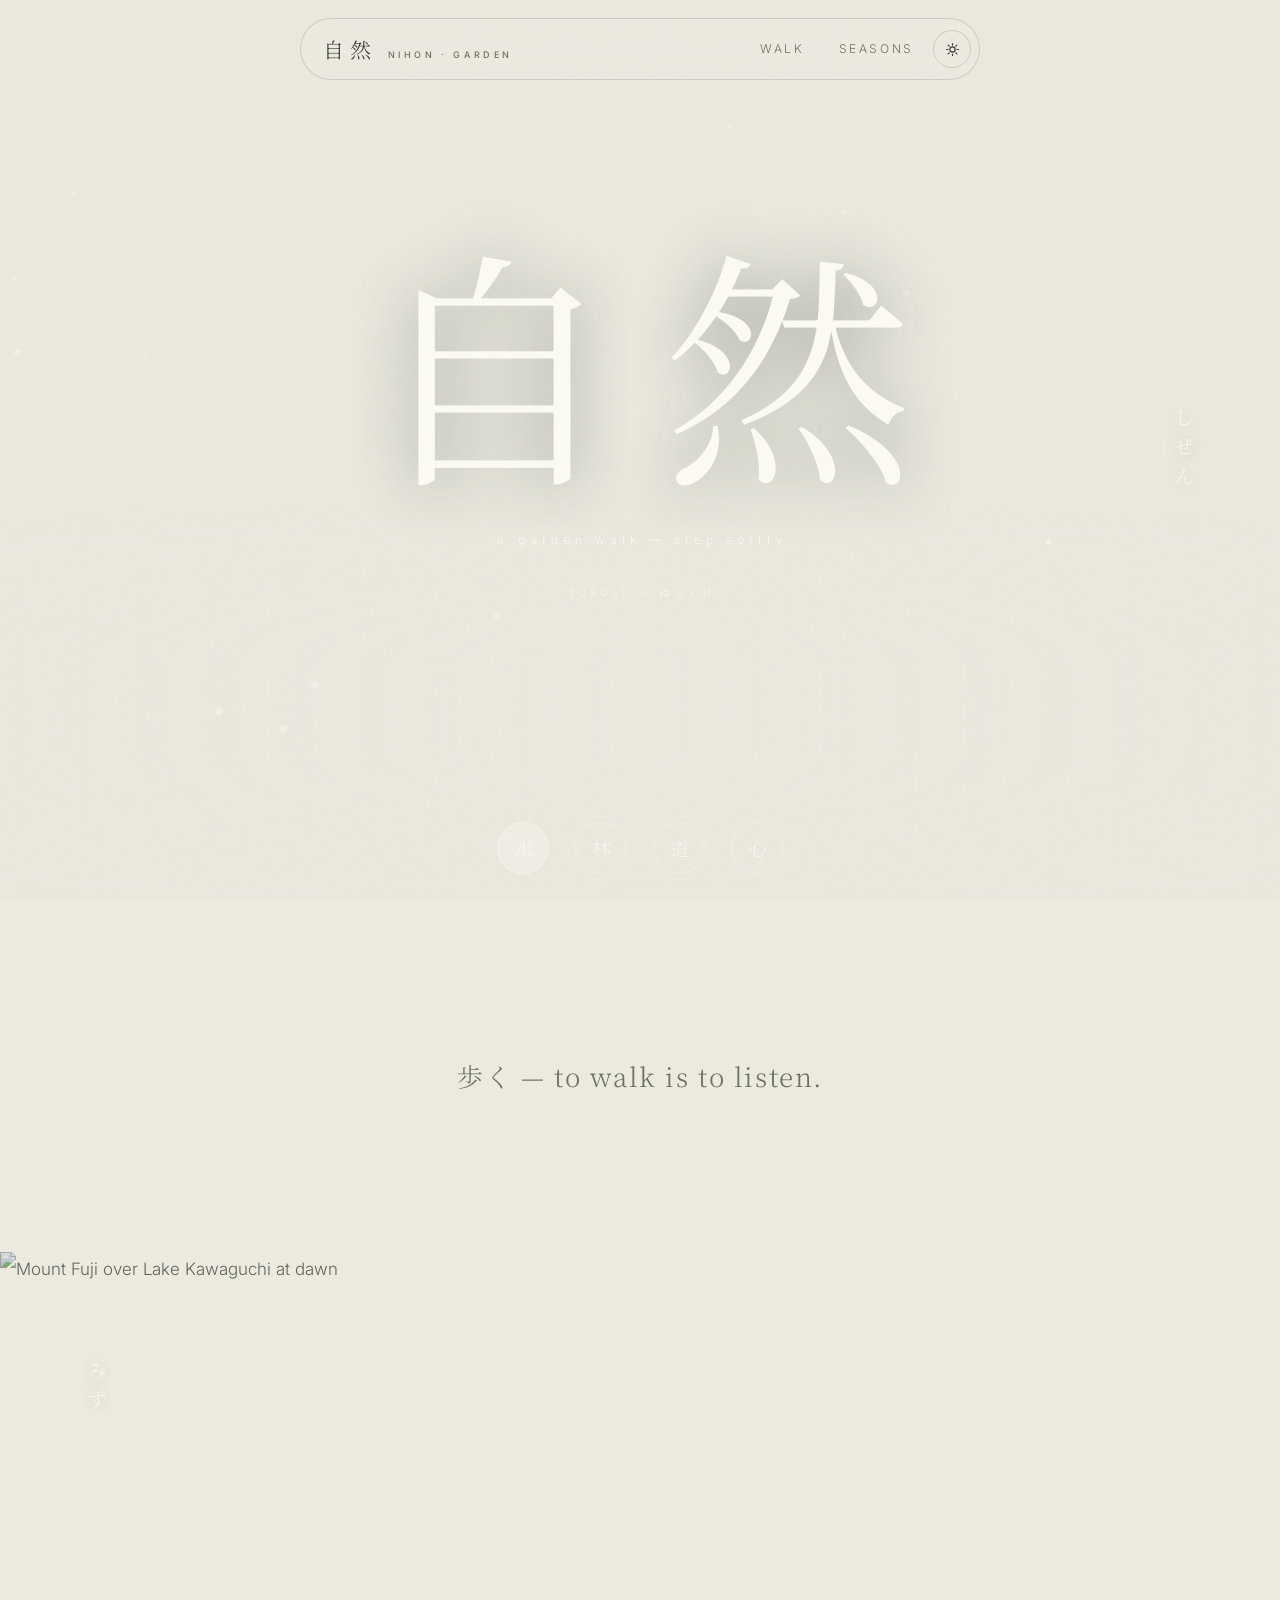
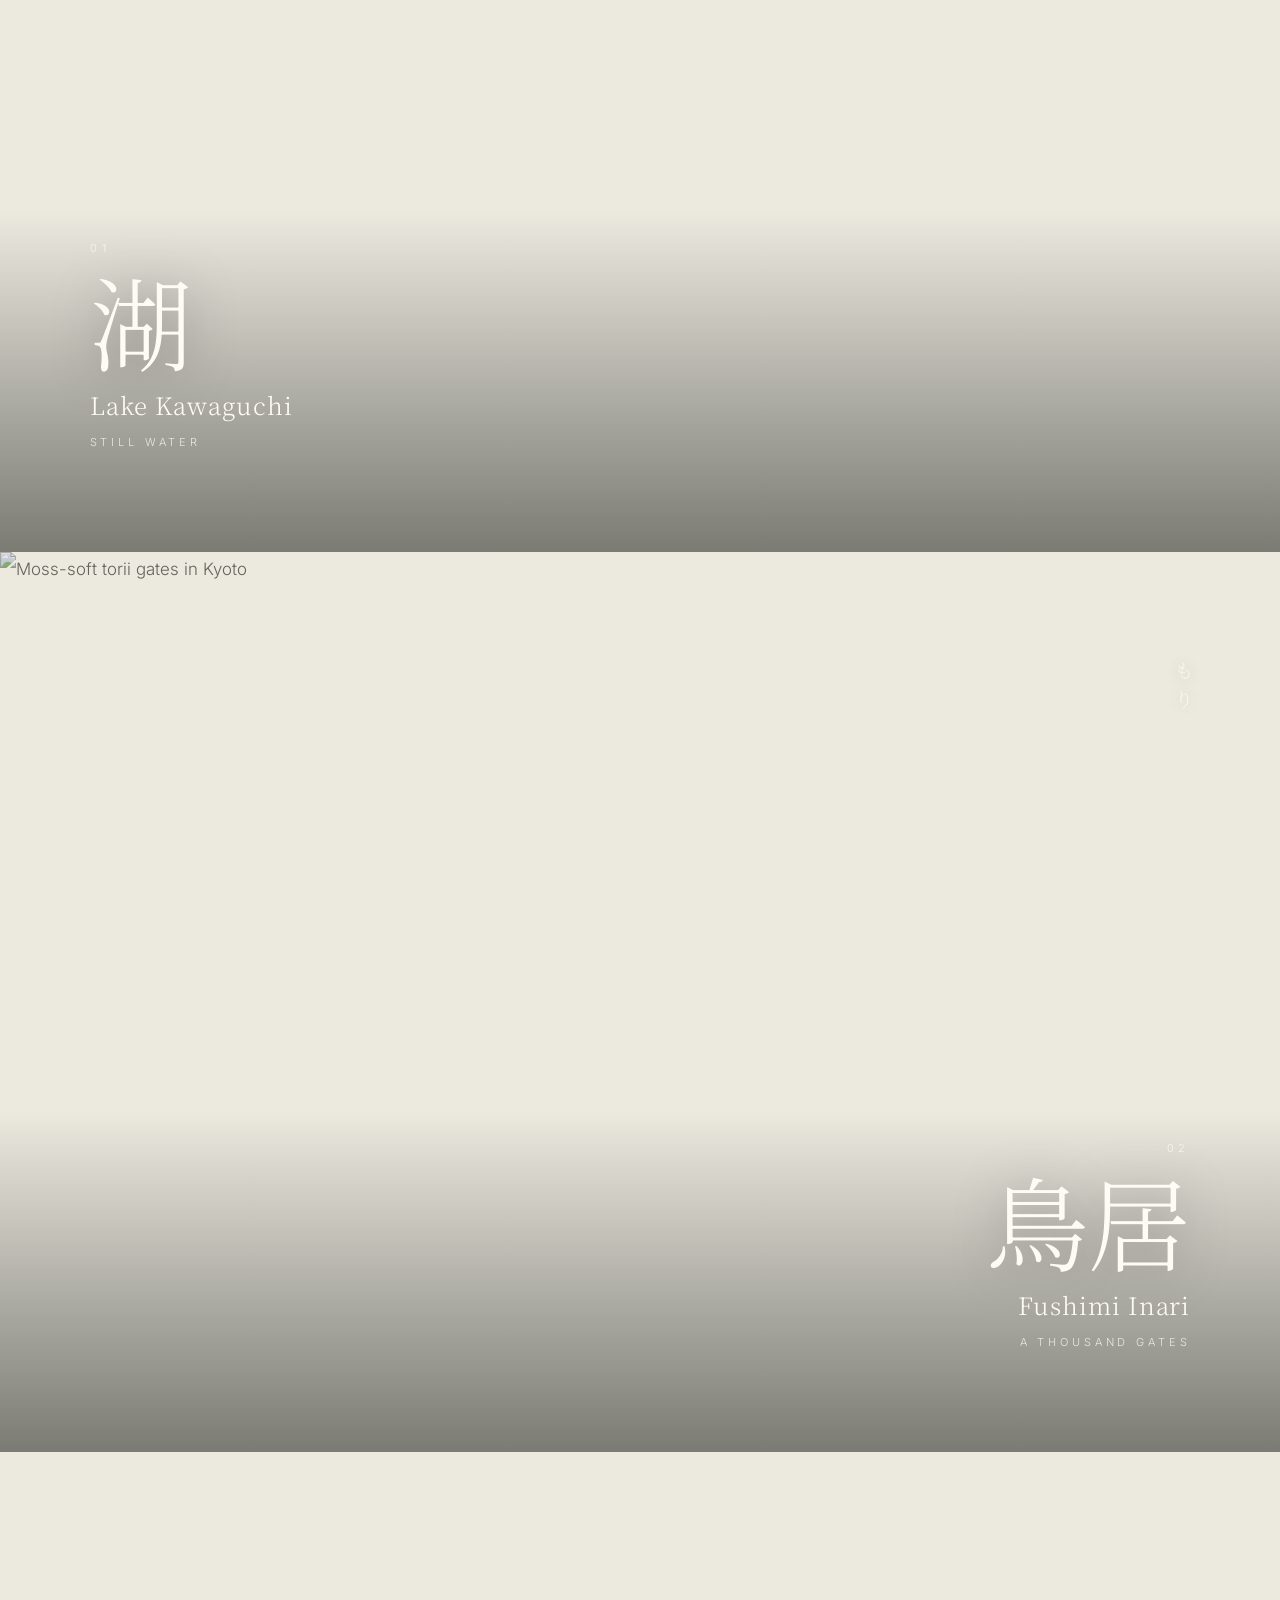
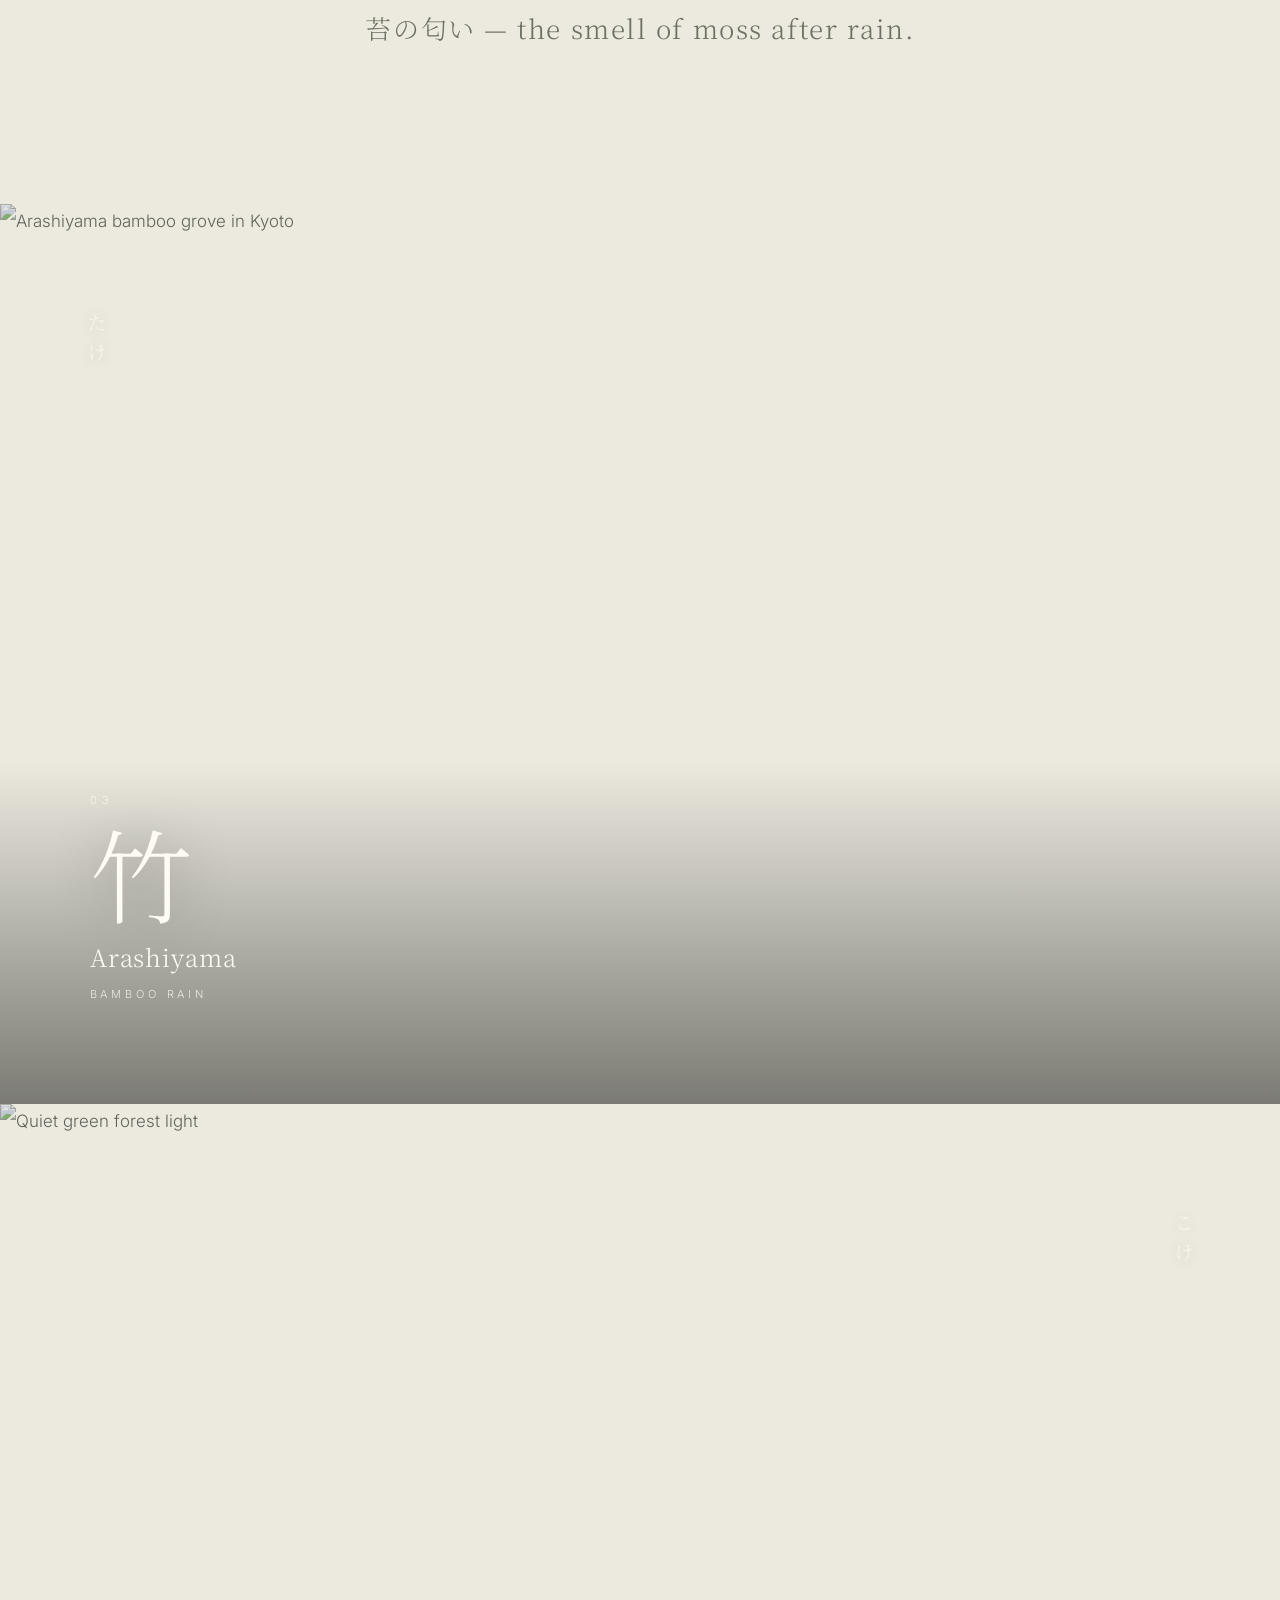
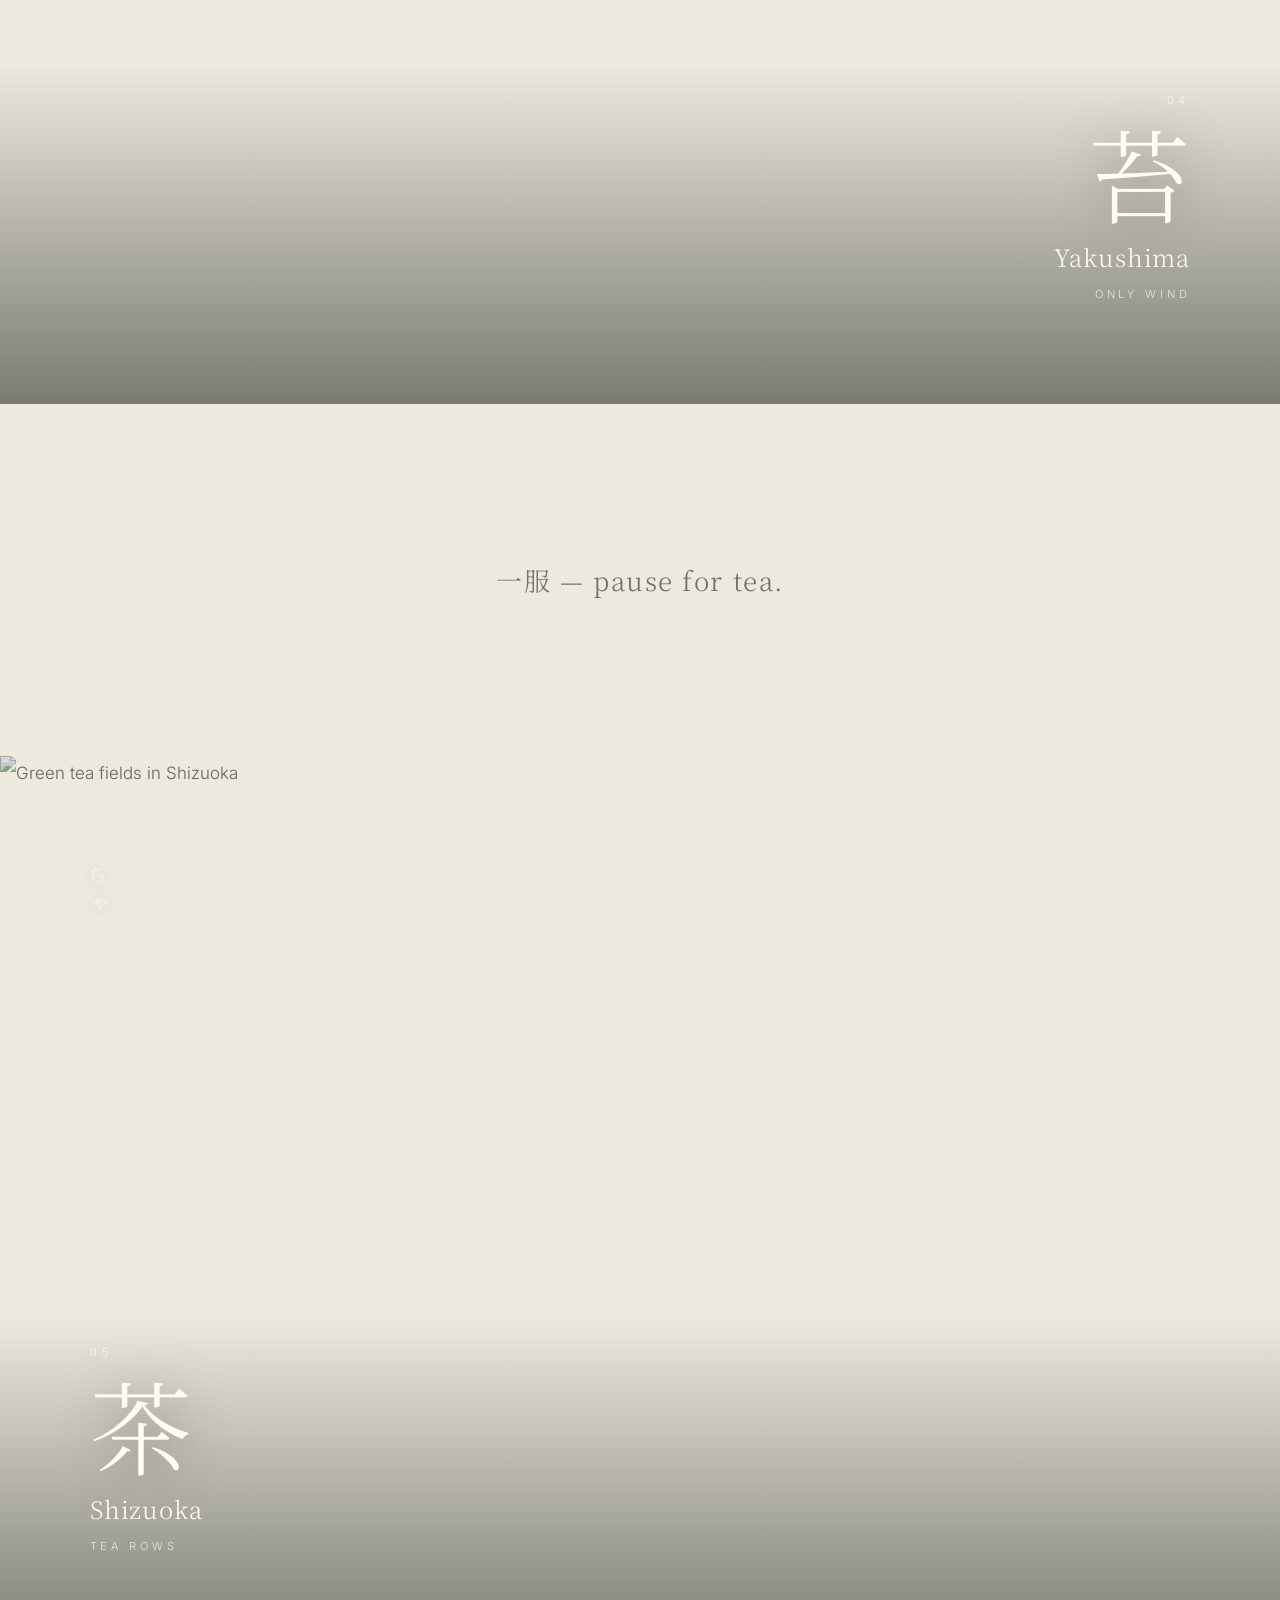
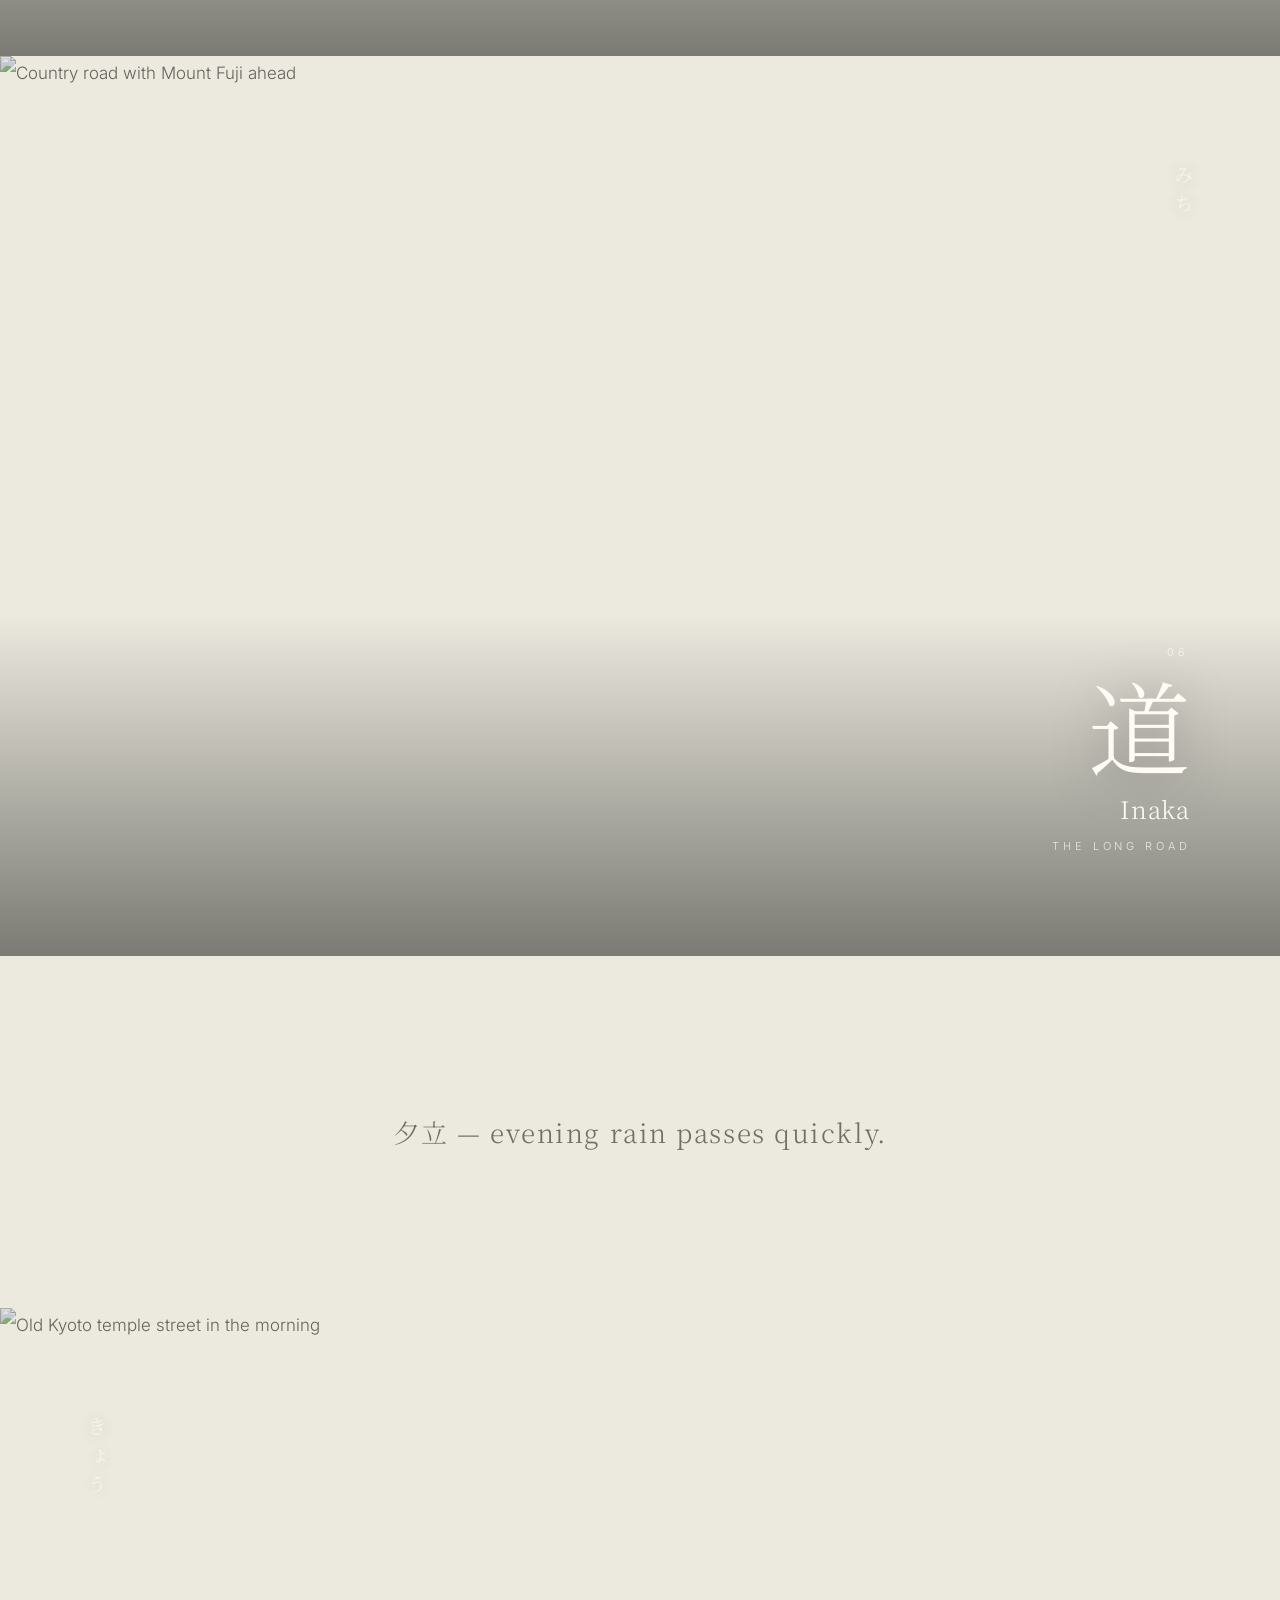
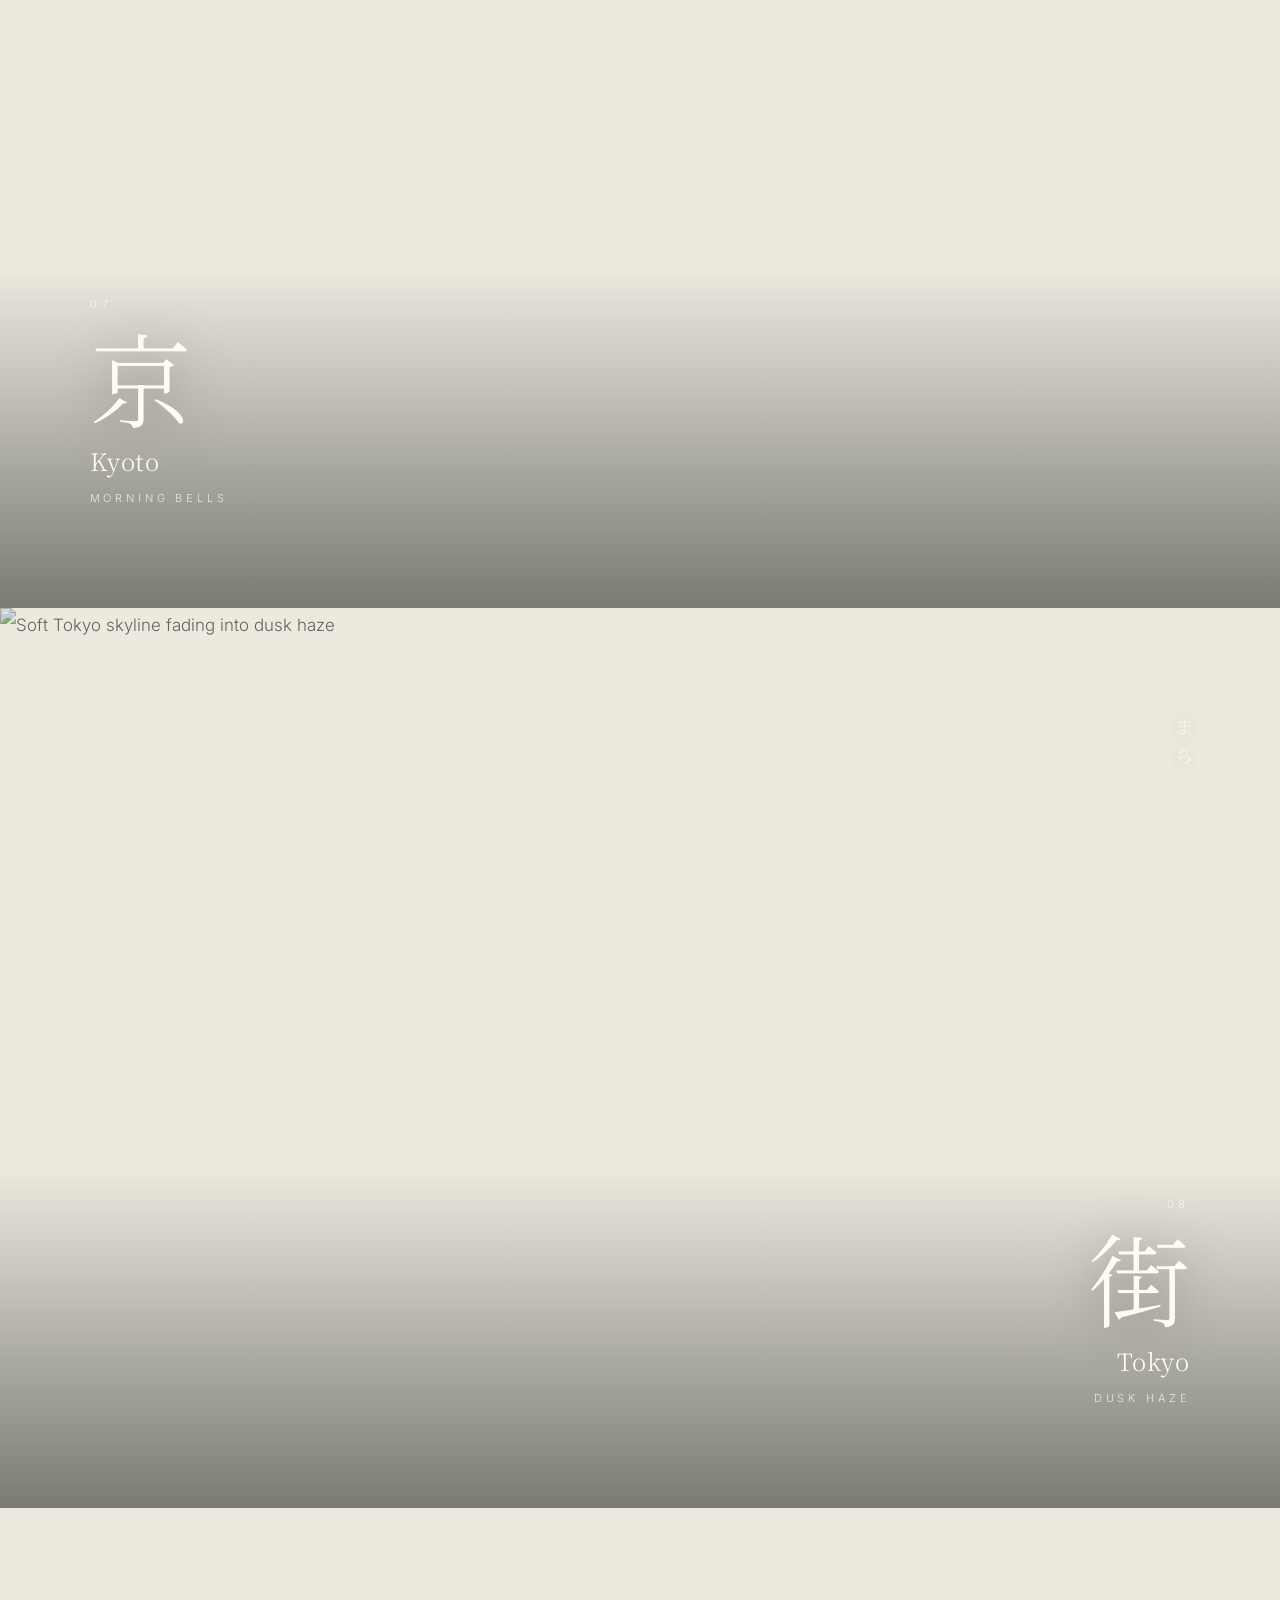
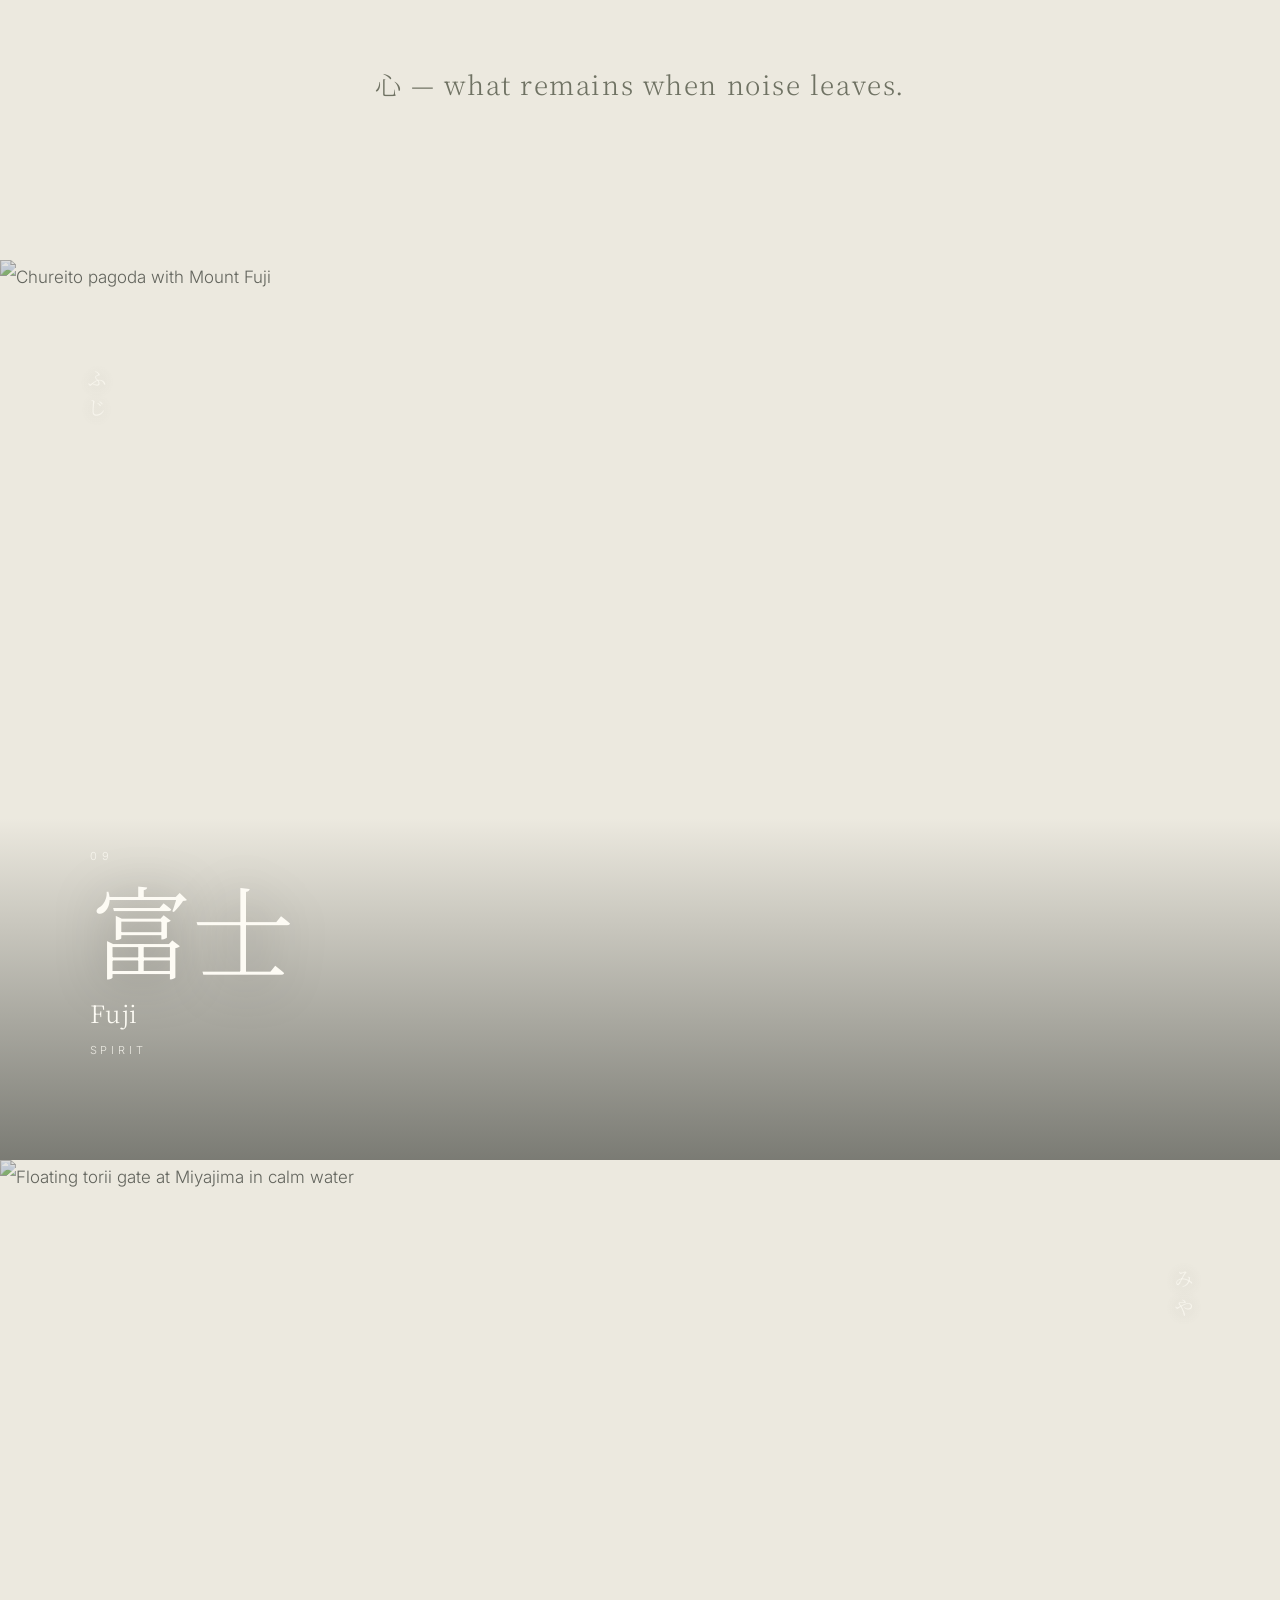
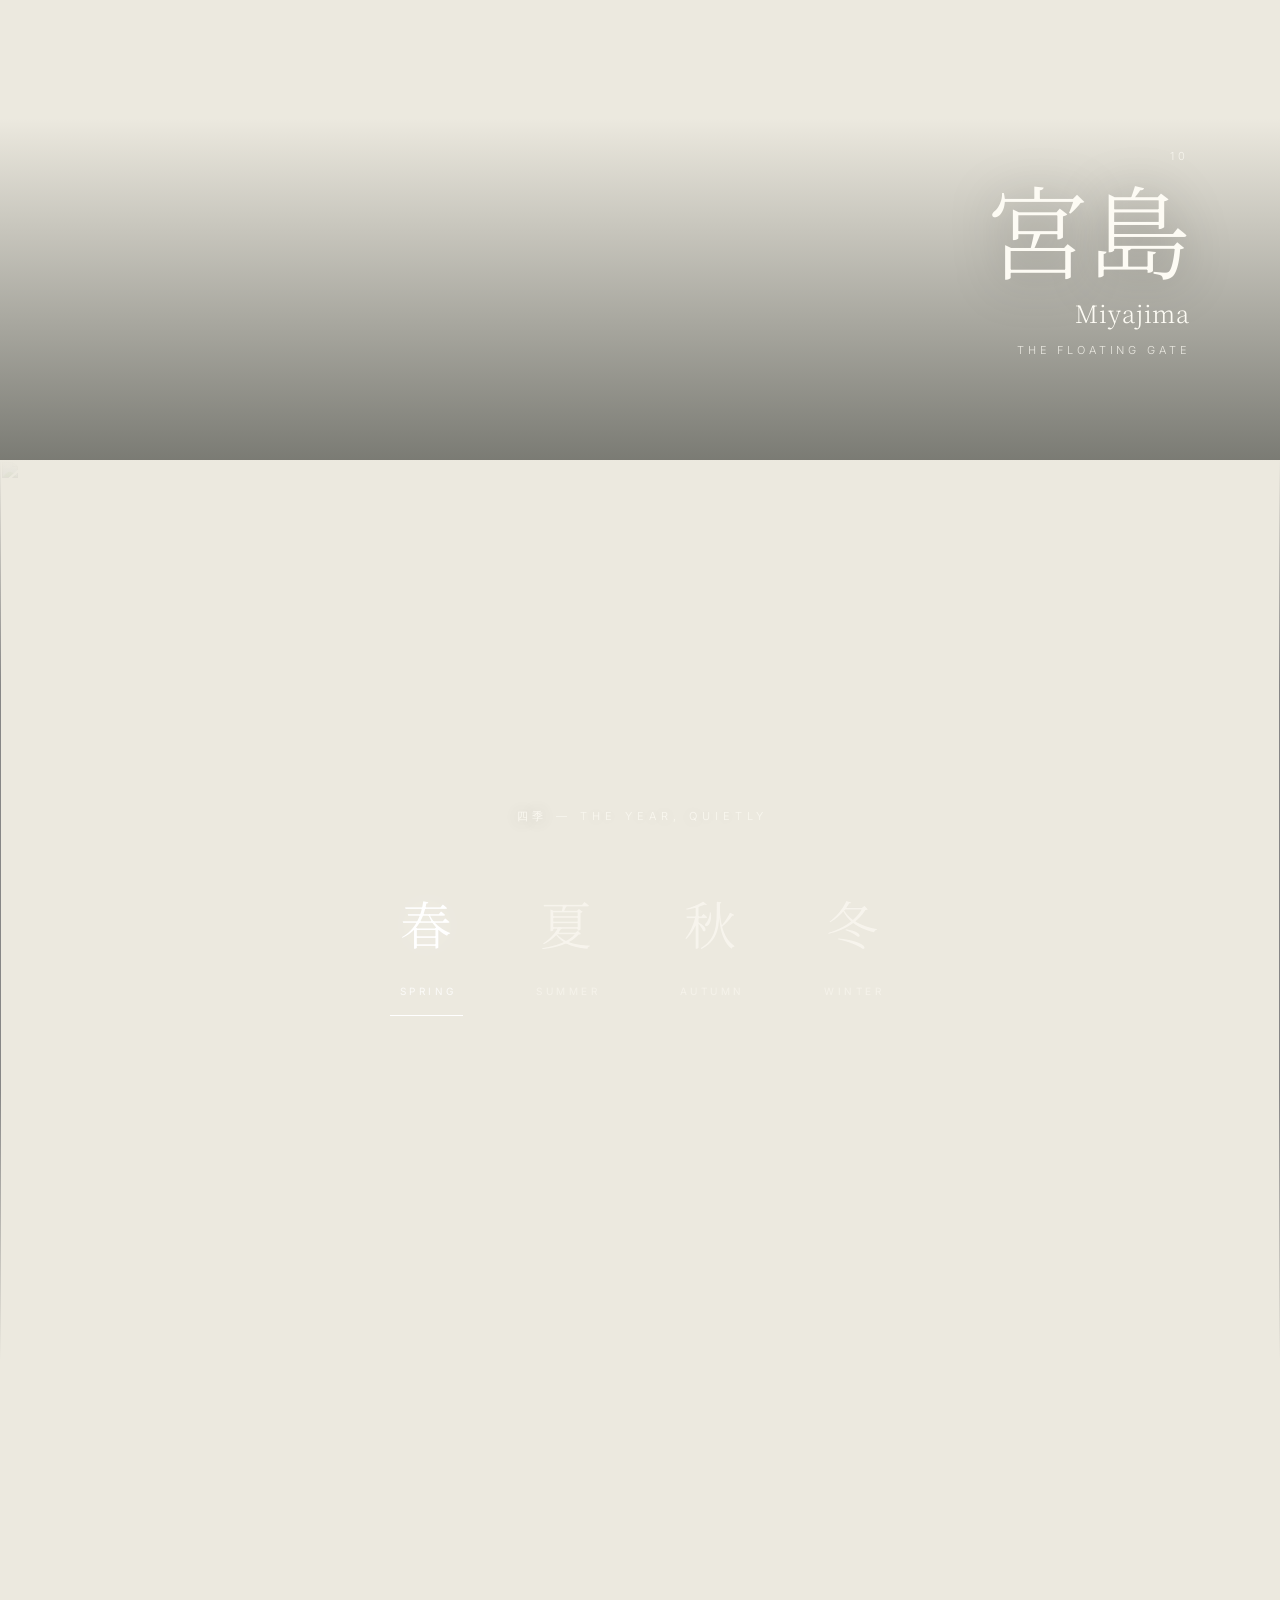
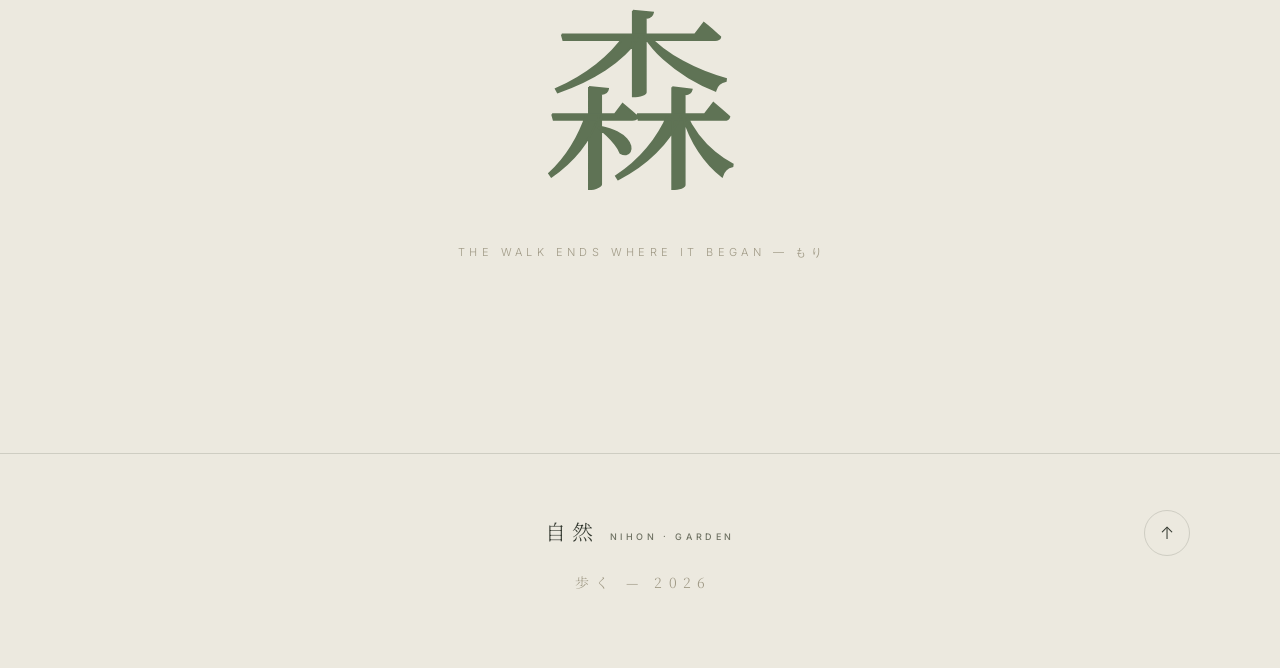
==== commit b5c90c24: "Garden walk: japanese nature, clearings, tategaki, fireflies, day-night" ====
--- a/index.html
+++ b/index.html
@@ -3,50 +3,37 @@
 <head>
     <meta charset="UTF-8">
     <meta name="viewport" content="width=device-width, initial-scale=1.0, viewport-fit=cover">
-    <meta name="description" content="NIHON 夏 — a summer day that burns into a festival night. No gallery. One film.">
-    <meta name="theme-color" content="#bfe3f2">
+    <meta name="description" content="NIHON 自然 — a quiet walk through moss, water, bamboo and stone.">
+    <meta name="theme-color" content="#ece9df">
     <meta name="color-scheme" content="light dark">
-    <meta property="og:title" content="NIHON 夏 — Summer, Day into Night">
-    <meta property="og:description" content="Ten scenes. Four seasons. One summer film.">
+    <meta property="og:title" content="NIHON 自然 — A Garden Walk">
+    <meta property="og:description" content="Moss, water, bamboo, stone. Walk slowly.">
     <meta property="og:type" content="website">
-    <meta property="og:image" content="https://images.unsplash.com/photo-1507525428034-b723cf961d3e?auto=format&fit=crop&w=1200&q=80">
-    <link rel="icon" href="data:image/svg+xml,%3Csvg xmlns='http://www.w3.org/2000/svg' viewBox='0 0 100 100'%3E%3Ctext y='.9em' font-size='90'%3E%E5%A4%8F%3C/text%3E%3C/svg%3E">
-    <link rel="preload" as="image" href="https://images.unsplash.com/photo-1507525428034-b723cf961d3e?auto=format&fit=crop&w=2400&q=80" fetchpriority="high">
-    <title>NIHON 夏 — Summer, Day into Night</title>
+    <meta property="og:image" content="https://images.unsplash.com/photo-1502082553048-f009c37129b9?auto=format&fit=crop&w=1200&q=80">
+    <link rel="icon" href="data:image/svg+xml,%3Csvg xmlns='http://www.w3.org/2000/svg' viewBox='0 0 100 100'%3E%3Ctext y='.9em' font-size='90'%3E%E8%87%AA%3C/text%3E%3C/svg%3E">
+    <link rel="preload" as="image" href="https://images.unsplash.com/photo-1502082553048-f009c37129b9?auto=format&fit=crop&w=2400&q=80" fetchpriority="high">
+    <title>NIHON 自然 — A Garden Walk</title>
     <link rel="preconnect" href="https://fonts.googleapis.com">
     <link rel="preconnect" href="https://fonts.gstatic.com" crossorigin>
-    <link href="https://fonts.googleapis.com/css2?family=Inter:wght@300;400;500;600&family=Noto+Serif+JP:wght@300;400;500;600&display=swap" rel="stylesheet">
+    <link href="https://fonts.googleapis.com/css2?family=Inter:wght@300;400;500&family=Noto+Serif+JP:wght@300;400;500&display=swap" rel="stylesheet">
     <link rel="stylesheet" href="solo/styles.css">
     <script>
     try { var nihonT = localStorage.getItem('nihon-theme'); if (!nihonT) nihonT = 'light'; document.documentElement.dataset.theme = nihonT; } catch (e) { document.documentElement.dataset.theme = 'light'; }
     </script>
-    <script type="importmap">
-    { "imports": { "three": "https://unpkg.com/three@0.160.0/build/three.module.js" } }
-    </script>
 </head>
 <body>
-    <div id="loader" aria-hidden="true"><span class="loader-kanji">夏</span><span class="loader-bar"><span></span></span></div>
-    <svg width="0" height="0" style="position:absolute" aria-hidden="true" focusable="false">
-        <defs>
-            <filter id="lens" x="-20%" y="-20%" width="140%" height="140%">
-                <feTurbulence type="fractalNoise" baseFrequency="0.012 0.02" numOctaves="2" seed="4" result="n"></feTurbulence>
-                <feDisplacementMap in="SourceGraphic" in2="n" scale="24" xChannelSelector="R" yChannelSelector="G"></feDisplacementMap>
-            </filter>
-        </defs>
-    </svg>
-    <a class="skip" href="#atlas">Skip to the film</a>
-    <div id="progress" aria-hidden="true"></div>
+    <div id="loader" aria-hidden="true"><span class="loader-kanji">自</span><span class="loader-line"><span></span></span></div>
+    <a class="skip" href="#walk">Skip to the walk</a>
     <div id="grain" aria-hidden="true"></div>
     <div id="dot" aria-hidden="true"></div>
 
     <header class="nav" id="nav">
         <div class="wrap nav-in">
-            <span class="nav-lens" aria-hidden="true"></span>
-            <a class="brand magnetic" href="#top"><span class="jp">夏</span><span class="rom">NIHON · SUMMER</span></a>
+            <a class="brand" href="#top"><span class="jp">自然</span><span class="rom">NIHON · GARDEN</span></a>
             <nav class="menu" aria-label="Sections">
-                <a class="magnetic" href="#atlas">Film</a>
-                <a class="magnetic" href="#seasons">Seasons</a>
-                <button id="themeBtn" class="theme-btn magnetic" aria-label="Toggle day and night">
+                <a href="#walk">Walk</a>
+                <a href="#seasons">Seasons</a>
+                <button id="themeBtn" class="theme-btn" aria-label="Toggle day and night">
                     <svg class="icon-sun" viewBox="0 0 24 24" fill="none" stroke="currentColor" stroke-width="1.8" stroke-linecap="round" aria-hidden="true"><circle cx="12" cy="12" r="4.2"/><path d="M12 2.5v2.4M12 19.1v2.4M2.5 12h2.4M19.1 12h2.4M5 5l1.7 1.7M17.3 17.3L19 19M19 5l-1.7 1.7M6.7 17.3L5 19"/></svg>
                     <svg class="icon-moon" viewBox="0 0 24 24" fill="none" stroke="currentColor" stroke-width="1.8" stroke-linecap="round" stroke-linejoin="round" aria-hidden="true"><path d="M20 13.2A8 8 0 0 1 10.8 4 8 8 0 1 0 20 13.2z"/></svg>
                 </button>
@@ -55,111 +42,96 @@
     </header>
 
     <section class="hero" id="top">
-        <div class="hero-still" data-depth="18" aria-hidden="true"><img src="https://images.unsplash.com/photo-1507525428034-b723cf961d3e?auto=format&fit=crop&w=2400&q=80" srcset="https://images.unsplash.com/photo-1507525428034-b723cf961d3e?auto=format&fit=crop&w=1200&q=70 1200w, https://images.unsplash.com/photo-1507525428034-b723cf961d3e?auto=format&fit=crop&w=2400&q=80 2400w" sizes="100vw" alt="" fetchpriority="high" decoding="async"></div>
-        <canvas id="sky" aria-hidden="true"></canvas>
-        <canvas id="hanabi" aria-hidden="true"></canvas>
-        <div class="hero-shade" aria-hidden="true"></div>
+        <div class="hero-still" aria-hidden="true"><img src="https://images.unsplash.com/photo-1502082553048-f009c37129b9?auto=format&fit=crop&w=2400&q=80" srcset="https://images.unsplash.com/photo-1502082553048-f009c37129b9?auto=format&fit=crop&w=1200&q=70 1200w, https://images.unsplash.com/photo-1502082553048-f009c37129b9?auto=format&fit=crop&w=2400&q=80 2400w" sizes="100vw" alt="" fetchpriority="high" decoding="async"></div>
+        <div class="hero-mist" aria-hidden="true"></div>
         <canvas id="petals" aria-hidden="true"></canvas>
+        <span class="tategaki hero-kana" aria-hidden="true">しぜん</span>
         <div class="wrap hero-in">
-            <p class="hero-eyebrow">夏 — high summer</p>
-            <div class="hero-3d">
-                <h1 class="nippon">日本</h1>
-            </div>
-            <p class="tiny-line">summer sea — 12:00</p>
-            <p class="next-hint">scroll — the film begins</p>
+            <h1 class="nippon">自然</h1>
+            <p class="tiny-line">a garden walk — step softly</p>
+            <p class="next-hint">scroll — ゆっくり</p>
         </div>
         <div class="hero-foot wrap">
-            <div class="kana" aria-label="Film scenes">
-                <a class="k magnetic" href="#p-lake" aria-label="Scene 1 — Lake" title="Scene 1">湖</a>
-                <a class="k magnetic" href="#p-forest" aria-label="Scene 3 — Forest" title="Scene 3">森</a>
-                <a class="k magnetic" href="#p-road" aria-label="Scene 6 — Road" title="Scene 6">道</a>
-                <a class="k magnetic" href="#p-miyajima" aria-label="Scene 10 — Miyajima" title="Scene 10">宮</a>
+            <div class="kana" aria-label="Walk chapters">
+                <a class="k" href="#p-lake" aria-label="Water" title="Water">水</a>
+                <a class="k" href="#p-forest" aria-label="Forest" title="Forest">林</a>
+                <a class="k" href="#p-road" aria-label="Road" title="Road">道</a>
+                <a class="k" href="#p-miyajima" aria-label="Spirit" title="Spirit">心</a>
             </div>
-            <span class="scroll-line" aria-hidden="true"><span></span></span>
         </div>
     </section>
 
-    <main>
-        <section class="preface-sec">
-            <p class="preface reveal">夏。</p>
-            <p class="preface-sub reveal" style="--d:.15s">ten scenes · one summer · no gallery</p>
+    <main id="walk">
+        <section class="breath">
+            <p class="reveal">歩く — to walk is to listen.</p>
         </section>
 
-        <section class="atlas-head wrap" id="atlas">
-            <div class="reveal">
-                <p class="eyebrow-light">映画 — 10 scenes</p>
-                <h2>映画</h2>
-                <p class="atlas-hint">keep scrolling — the film plays itself</p>
-            </div>
+        <section class="clearing" id="p-lake">
+            <div class="clearing-bg"><img src="https://images.unsplash.com/photo-1649583693539-f36f908da137?auto=format&fit=crop&w=1800&q=80" alt="Mount Fuji over Lake Kawaguchi at dawn" loading="lazy" decoding="async"></div>
+            <span class="tategaki clearing-kana" aria-hidden="true">みず</span>
+            <div class="clearing-cap left reveal"><span class="c-no">01</span><span class="c-kanji">湖</span><span class="c-name">Lake Kawaguchi</span><span class="c-sub">still water</span></div>
         </section>
 
-        <section class="cinema" id="journey" aria-label="Summer film, ten scenes">
-            <div class="cinema-pin">
-                <div class="scene" id="p-lake" data-i="0">
-                    <img class="scene-img" src="https://images.unsplash.com/photo-1649583693539-f36f908da137?auto=format&fit=crop&w=1800&q=80" alt="Mount Fuji over Lake Kawaguchi at dawn" loading="lazy" decoding="async">
-                    <div class="scene-shade"></div>
-                    <span class="scene-kanji" aria-hidden="true">湖</span>
-                    <div class="scene-cap"><span class="scene-no">01 / 10</span><span class="scene-name">Lake Kawaguchi</span><span class="scene-sub">still water</span></div>
-                </div>
-                <div class="scene" id="p-torii" data-i="1">
-                    <img class="scene-img" src="https://images.unsplash.com/photo-1528360983277-13d401cdc186?auto=format&fit=crop&w=1800&q=80" alt="Fushimi Inari torii gates in Kyoto" loading="lazy" decoding="async">
-                    <div class="scene-shade"></div>
-                    <span class="scene-kanji" aria-hidden="true">鳥</span>
-                    <div class="scene-cap"><span class="scene-no">02 / 10</span><span class="scene-name">Fushimi Inari</span><span class="scene-sub">a thousand gates</span></div>
-                </div>
-                <div class="scene" id="p-forest" data-i="2">
-                    <img class="scene-img" src="https://images.unsplash.com/photo-1702564492961-3643703480c2?auto=format&fit=crop&w=1800&q=80" alt="Arashiyama bamboo grove in Kyoto" loading="lazy" decoding="async">
-                    <div class="scene-shade"></div>
-                    <span class="scene-kanji" aria-hidden="true">竹</span>
-                    <div class="scene-cap"><span class="scene-no">03 / 10</span><span class="scene-name">Arashiyama</span><span class="scene-sub">deep green</span></div>
-                </div>
-                <div class="scene" id="p-moss" data-i="3">
-                    <img class="scene-img" src="https://images.unsplash.com/photo-1502082553048-f009c37129b9?auto=format&fit=crop&w=1800&q=80" alt="Quiet green forest light" loading="lazy" decoding="async">
-                    <div class="scene-shade"></div>
-                    <span class="scene-kanji" aria-hidden="true">苔</span>
-                    <div class="scene-cap"><span class="scene-no">04 / 10</span><span class="scene-name">Yakushima</span><span class="scene-sub">only wind</span></div>
-                </div>
-                <div class="scene" id="p-tea" data-i="4">
-                    <img class="scene-img" src="https://images.unsplash.com/photo-1582793988951-9aed5509eb97?auto=format&fit=crop&w=1800&q=80" alt="Green tea fields in Shizuoka" loading="lazy" decoding="async">
-                    <div class="scene-shade"></div>
-                    <span class="scene-kanji" aria-hidden="true">茶</span>
-                    <div class="scene-cap"><span class="scene-no">05 / 10</span><span class="scene-name">Shizuoka</span><span class="scene-sub">tea rows</span></div>
-                </div>
-                <div class="scene" id="p-road" data-i="5">
-                    <img class="scene-img" src="https://images.unsplash.com/photo-1505069190533-da1c9af13346?auto=format&fit=crop&w=1800&q=80" alt="Country road with Mount Fuji ahead" loading="lazy" decoding="async">
-                    <div class="scene-shade"></div>
-                    <span class="scene-kanji" aria-hidden="true">道</span>
-                    <div class="scene-cap"><span class="scene-no">06 / 10</span><span class="scene-name">Inaka</span><span class="scene-sub">village road</span></div>
-                </div>
-                <div class="scene" id="p-kyo" data-i="6">
-                    <img class="scene-img" src="https://images.unsplash.com/photo-1493976040374-85c8e12f0c0e?auto=format&fit=crop&w=1800&q=80" alt="Old Kyoto temple street in the morning" loading="lazy" decoding="async">
-                    <div class="scene-shade"></div>
-                    <span class="scene-kanji" aria-hidden="true">京</span>
-                    <div class="scene-cap"><span class="scene-no">07 / 10</span><span class="scene-name">Kyoto</span><span class="scene-sub">morning bells</span></div>
-                </div>
-                <div class="scene" id="p-machi" data-i="7">
-                    <img class="scene-img" src="https://images.unsplash.com/photo-1480796927426-f609979314bd?auto=format&fit=crop&w=1800&q=80" alt="Soft Tokyo skyline fading into dusk haze" loading="lazy" decoding="async">
-                    <div class="scene-shade"></div>
-                    <span class="scene-kanji" aria-hidden="true">街</span>
-                    <div class="scene-cap"><span class="scene-no">08 / 10</span><span class="scene-name">Tokyo</span><span class="scene-sub">dusk haze</span></div>
-                </div>
-                <div class="scene" id="p-fuji" data-i="8">
-                    <img class="scene-img" src="https://images.unsplash.com/photo-1545569341-9eb8b30979d9?auto=format&fit=crop&w=1800&q=80" alt="Chureito pagoda with Mount Fuji and sakura" loading="lazy" decoding="async">
-                    <div class="scene-shade"></div>
-                    <span class="scene-kanji" aria-hidden="true">富士</span>
-                    <div class="scene-cap"><span class="scene-no">09 / 10</span><span class="scene-name">Fuji</span><span class="scene-sub">spirit</span></div>
-                </div>
-                <div class="scene" id="p-miyajima" data-i="9">
-                    <img class="scene-img" src="https://images.unsplash.com/photo-1522383225653-ed111181a951?auto=format&fit=crop&w=1800&q=80" alt="Floating torii gate at Miyajima in calm water" loading="lazy" decoding="async">
-                    <div class="scene-shade"></div>
-                    <span class="scene-kanji" aria-hidden="true">宮</span>
-                    <div class="scene-cap"><span class="scene-no">10 / 10</span><span class="scene-name">Miyajima</span><span class="scene-sub">the floating gate</span></div>
-                </div>
-                <div class="cinema-ui" aria-hidden="true">
-                    <span id="jcur">01</span><span class="cinema-total">/ 10</span>
-                    <div class="cinema-bar"><span id="jprog"></span></div>
-                </div>
-            </div>
+        <section class="clearing" id="p-torii">
+            <div class="clearing-bg"><img src="https://images.unsplash.com/photo-1528360983277-13d401cdc186?auto=format&fit=crop&w=1800&q=80" alt="Moss-soft torii gates in Kyoto" loading="lazy" decoding="async"></div>
+            <span class="tategaki clearing-kana right" aria-hidden="true">もり</span>
+            <div class="clearing-cap right reveal"><span class="c-no">02</span><span class="c-kanji">鳥居</span><span class="c-name">Fushimi Inari</span><span class="c-sub">a thousand gates</span></div>
+        </section>
+
+        <section class="breath"><p class="reveal">苔の匂い — the smell of moss after rain.</p></section>
+
+        <section class="clearing" id="p-forest">
+            <div class="clearing-bg"><img src="https://images.unsplash.com/photo-1702564492961-3643703480c2?auto=format&fit=crop&w=1800&q=80" alt="Arashiyama bamboo grove in Kyoto" loading="lazy" decoding="async"></div>
+            <span class="tategaki clearing-kana" aria-hidden="true">たけ</span>
+            <div class="clearing-cap left reveal"><span class="c-no">03</span><span class="c-kanji">竹</span><span class="c-name">Arashiyama</span><span class="c-sub">bamboo rain</span></div>
+        </section>
+
+        <section class="clearing" id="p-moss">
+            <div class="clearing-bg"><img src="https://images.unsplash.com/photo-1502082553048-f009c37129b9?auto=format&fit=crop&w=1800&q=80" alt="Quiet green forest light" loading="lazy" decoding="async"></div>
+            <span class="tategaki clearing-kana right" aria-hidden="true">こけ</span>
+            <div class="clearing-cap right reveal"><span class="c-no">04</span><span class="c-kanji">苔</span><span class="c-name">Yakushima</span><span class="c-sub">only wind</span></div>
+        </section>
+
+        <section class="breath"><p class="reveal">一服 — pause for tea.</p></section>
+
+        <section class="clearing" id="p-tea">
+            <div class="clearing-bg"><img src="https://images.unsplash.com/photo-1582793988951-9aed5509eb97?auto=format&fit=crop&w=1800&q=80" alt="Green tea fields in Shizuoka" loading="lazy" decoding="async"></div>
+            <span class="tategaki clearing-kana" aria-hidden="true">ちゃ</span>
+            <div class="clearing-cap left reveal"><span class="c-no">05</span><span class="c-kanji">茶</span><span class="c-name">Shizuoka</span><span class="c-sub">tea rows</span></div>
+        </section>
+
+        <section class="clearing" id="p-road">
+            <div class="clearing-bg"><img src="https://images.unsplash.com/photo-1505069190533-da1c9af13346?auto=format&fit=crop&w=1800&q=80" alt="Country road with Mount Fuji ahead" loading="lazy" decoding="async"></div>
+            <span class="tategaki clearing-kana right" aria-hidden="true">みち</span>
+            <div class="clearing-cap right reveal"><span class="c-no">06</span><span class="c-kanji">道</span><span class="c-name">Inaka</span><span class="c-sub">the long road</span></div>
+        </section>
+
+        <section class="breath"><p class="reveal">夕立 — evening rain passes quickly.</p></section>
+
+        <section class="clearing" id="p-kyo">
+            <div class="clearing-bg"><img src="https://images.unsplash.com/photo-1493976040374-85c8e12f0c0e?auto=format&fit=crop&w=1800&q=80" alt="Old Kyoto temple street in the morning" loading="lazy" decoding="async"></div>
+            <span class="tategaki clearing-kana" aria-hidden="true">きょう</span>
+            <div class="clearing-cap left reveal"><span class="c-no">07</span><span class="c-kanji">京</span><span class="c-name">Kyoto</span><span class="c-sub">morning bells</span></div>
+        </section>
+
+        <section class="clearing" id="p-machi">
+            <div class="clearing-bg"><img src="https://images.unsplash.com/photo-1480796927426-f609979314bd?auto=format&fit=crop&w=1800&q=80" alt="Soft Tokyo skyline fading into dusk haze" loading="lazy" decoding="async"></div>
+            <span class="tategaki clearing-kana right" aria-hidden="true">まち</span>
+            <div class="clearing-cap right reveal"><span class="c-no">08</span><span class="c-kanji">街</span><span class="c-name">Tokyo</span><span class="c-sub">dusk haze</span></div>
+        </section>
+
+        <section class="breath"><p class="reveal">心 — what remains when noise leaves.</p></section>
+
+        <section class="clearing" id="p-fuji">
+            <div class="clearing-bg"><img src="https://images.unsplash.com/photo-1545569341-9eb8b30979d9?auto=format&fit=crop&w=1800&q=80" alt="Chureito pagoda with Mount Fuji" loading="lazy" decoding="async"></div>
+            <span class="tategaki clearing-kana" aria-hidden="true">ふじ</span>
+            <div class="clearing-cap left reveal"><span class="c-no">09</span><span class="c-kanji">富士</span><span class="c-name">Fuji</span><span class="c-sub">spirit</span></div>
+        </section>
+
+        <section class="clearing" id="p-miyajima">
+            <div class="clearing-bg"><img src="https://images.unsplash.com/photo-1522383225653-ed111181a951?auto=format&fit=crop&w=1800&q=80" alt="Floating torii gate at Miyajima in calm water" loading="lazy" decoding="async"></div>
+            <span class="tategaki clearing-kana right" aria-hidden="true">みや</span>
+            <div class="clearing-cap right reveal"><span class="c-no">10</span><span class="c-kanji">宮島</span><span class="c-name">Miyajima</span><span class="c-sub">the floating gate</span></div>
         </section>
 
         <section class="stage" id="seasons" aria-label="Seasons">
@@ -169,41 +141,35 @@
             <div class="stage-bg" data-s="3"><img src="https://images.unsplash.com/photo-1557409518-691ebcd96038?auto=format&fit=crop&w=1800&q=70" alt="" loading="lazy" decoding="async"></div>
             <div class="stage-shade"></div>
             <div class="wrap stage-ui">
-                <p class="eyebrow">四季 — touch a season</p>
-                <div class="season-tabs" role="tablist" aria-label="Seasons">
-                    <button class="stab on" data-s="0" role="tab" aria-selected="true"><span class="stab-kanji">春</span><span class="stab-rom">spring</span></button>
-                    <button class="stab" data-s="1" role="tab" aria-selected="false"><span class="stab-kanji">夏</span><span class="stab-rom">summer</span></button>
-                    <button class="stab" data-s="2" role="tab" aria-selected="false"><span class="stab-kanji">秋</span><span class="stab-rom">autumn</span></button>
-                    <button class="stab" data-s="3" role="tab" aria-selected="false"><span class="stab-kanji">冬</span><span class="stab-rom">winter</span></button>
+                <p class="stage-eyebrow">四季 — the year, quietly</p>
+                <div class="season-row" role="tablist" aria-label="Seasons">
+                    <button class="sbtn on" data-s="0" role="tab" aria-selected="true">春<span>spring</span></button>
+                    <button class="sbtn" data-s="1" role="tab" aria-selected="false">夏<span>summer</span></button>
+                    <button class="sbtn" data-s="2" role="tab" aria-selected="false">秋<span>autumn</span></button>
+                    <button class="sbtn" data-s="3" role="tab" aria-selected="false">冬<span>winter</span></button>
                 </div>
             </div>
         </section>
 
         <section class="closing">
             <div class="wrap narrow reveal">
-                <svg class="kanji-draw" viewBox="0 0 200 200" role="img" aria-label="Summer">
-                    <text x="50%" y="54%" text-anchor="middle" dominant-baseline="central">夏</text>
+                <svg class="kanji-draw" viewBox="0 0 200 200" role="img" aria-label="Forest">
+                    <text x="50%" y="54%" text-anchor="middle" dominant-baseline="central">森</text>
                 </svg>
-                <p class="closing-sub">summer, burning out — 花火</p>
+                <p class="closing-sub">the walk ends where it began — もり</p>
             </div>
         </section>
     </main>
 
     <footer id="colophon">
         <div class="wrap foot-in">
-            <a class="brand foot-brand magnetic" href="#top"><span class="jp">夏</span><span class="rom">NIHON · SUMMER</span></a>
-            <nav class="foot-nav" aria-label="Footer">
-                <a href="#atlas">Film</a>
-                <a href="#seasons">Seasons</a>
-                <a href="#top">Top</a>
-            </nav>
-            <p class="dim">夏 — <span id="year">2026</span></p>
-            <button id="toTop" class="to-top magnetic" aria-label="Back to top">↑</button>
+            <a class="brand foot-brand" href="#top"><span class="jp">自然</span><span class="rom">NIHON · GARDEN</span></a>
+            <p class="dim">歩く — <span id="year">2026</span></p>
+            <button id="toTop" class="to-top" aria-label="Back to top">↑</button>
         </div>
     </footer>
 
     <script src="solo/lenis.min.js"></script>
-    <script type="module" src="solo/sky.js"></script>
     <script src="solo/app.js"></script>
 </body>
 </html>
--- a/solo/styles.css
+++ b/solo/styles.css
@@ -1,44 +1,29 @@
-/* NIHON 夏 — summer day by default, festival night on toggle */
+/* NIHON 自然 — moss, stone, mist. Morning garden by default. */
 :root {
-    --paper: #f6f1e6;
-    --paper-2: #eddfc9;
-    --ink: #33302b;
-    --soft: #7d7468;
-    --muted: #ab9f8f;
-    --line: rgba(51, 48, 43, 0.14);
-    --deep: #101828;
-    --sun: #f0a832;
-    --sea: #1f8aa8;
-    --sakura: #e08aa0;
-    --sakura-deep: #bd7d90;
-    --night: #0a0d1a;
-    --lantern: #ffb35c;
+    --paper: #ece9df;
+    --paper-2: #e0d9c8;
+    --ink: #33382f;
+    --soft: #6f7263;
+    --muted: #a09a86;
+    --line: rgba(51, 56, 47, 0.16);
+    --moss: #5f7355;
+    --water: #6f9a92;
+    --stone: #8a8474;
     --expo: cubic-bezier(0.22, 1, 0.36, 1);
     --serif: "Noto Serif JP", "Hiragino Mincho ProN", serif;
     --sans: "Inter", -apple-system, "Segoe UI", Arial, sans-serif;
-    --glass-blur: blur(16px) saturate(1.5);
-    --glass-blur-sm: blur(10px) saturate(1.3);
-    --mx: 50%;
-    --gi: 1;
-    --rx: 0deg;
-    --ry: 0deg;
-    --press: 0;
     --d: 0s;
 }
-@property --mx { syntax: "<percentage>"; inherits: true; initial-value: 50%; }
-@property --gi { syntax: "<number>"; inherits: true; initial-value: 1; }
-
-/* ——— festival night ——— */
 [data-theme="dark"] {
-    --paper: #0a0d1a;
-    --paper-2: #111527;
-    --ink: #f2ecdf;
-    --soft: #a89e8d;
-    --muted: #6f6a5e;
-    --line: rgba(242, 236, 223, 0.14);
-    --deep: #05070f;
-    --sakura: #f2a9c4;
-    --sakura-deep: #e98aa9;
+    --paper: #0b100d;
+    --paper-2: #111712;
+    --ink: #e9e6d6;
+    --soft: #9a957f;
+    --muted: #5f5c4e;
+    --line: rgba(233, 230, 214, 0.14);
+    --moss: #8ba182;
+    --water: #7fb3a8;
+    --stone: #6e6a58;
 }
 
 * { box-sizing: border-box; }
@@ -52,275 +37,158 @@
     font-family: var(--sans);
     font-weight: 300;
     font-size: 17px;
-    line-height: 1.9;
+    line-height: 2;
     -webkit-font-smoothing: antialiased;
-    text-rendering: optimizeLegibility;
     overflow-x: hidden;
     transition: background 0.8s var(--expo), color 0.8s var(--expo);
 }
-::selection { background: var(--sun); color: #3a2408; }
-[data-theme="dark"] ::selection { background: var(--sakura); color: #1a0e14; }
-h1, h2, h3 { font-family: var(--serif); font-weight: 300; line-height: 1.15; margin: 0; text-wrap: balance; }
+::selection { background: var(--moss); color: #f4f1e6; }
+h1, h2, h3 { font-family: var(--serif); font-weight: 400; line-height: 1.3; margin: 0; text-wrap: balance; }
 p { text-wrap: pretty; }
-img { user-select: none; display: block; opacity: 0; transition: opacity 0.9s ease; }
+img { user-select: none; display: block; opacity: 0; transition: opacity 1.2s ease; }
 img.ok { opacity: 1; }
-a { transition: color 0.4s var(--expo), background 0.4s var(--expo), transform 0.4s var(--expo), box-shadow 0.4s var(--expo); }
-a:focus-visible, button:focus-visible { outline: 2px solid var(--sun); outline-offset: 4px; border-radius: 4px; }
+a { color: inherit; transition: opacity 0.4s var(--expo); }
+a:focus-visible, button:focus-visible { outline: 1.5px solid var(--moss); outline-offset: 5px; border-radius: 2px; }
 button { font: inherit; }
-.wrap { max-width: 1180px; margin: 0 auto; padding: 0 28px; }
-.wrap.narrow { max-width: 700px; }
-.skip { position: fixed; top: -60px; left: 16px; z-index: 300; background: #33302b; color: #faf5ef; font-size: 13px; letter-spacing: 0.08em; text-decoration: none; padding: 10px 18px; border-radius: 999px; transition: top 0.3s var(--expo); }
+.wrap { max-width: 1100px; margin: 0 auto; padding: 0 28px; }
+.wrap.narrow { max-width: 640px; }
+.skip { position: fixed; top: -60px; left: 16px; z-index: 300; background: var(--ink); color: var(--paper); font-size: 13px; letter-spacing: 0.08em; text-decoration: none; padding: 10px 18px; border-radius: 999px; transition: top 0.3s var(--expo); }
 .skip:focus-visible { top: 12px; }
-section[id] { scroll-margin-top: 90px; }
+section[id] { scroll-margin-top: 80px; }
 
-#loader { position: fixed; inset: 0; z-index: 400; display: flex; flex-direction: column; gap: 18px; align-items: center; justify-content: center; background: linear-gradient(180deg, #bfe3f2, #f6f1e6); color: #33302b; transition: opacity 0.7s var(--expo), visibility 0.7s; }
-[data-theme="dark"] #loader { background: var(--night); color: var(--ink); }
+/* vertical japanese — the garden's voice */
+.tategaki { writing-mode: vertical-rl; text-orientation: upright; font-family: var(--serif); letter-spacing: 0.45em; user-select: none; }
+
+#loader { position: fixed; inset: 0; z-index: 400; display: flex; flex-direction: column; gap: 22px; align-items: center; justify-content: center; background: var(--paper); color: var(--ink); transition: opacity 0.9s var(--expo), visibility 0.9s; }
 #loader.done { opacity: 0; visibility: hidden; }
-.loader-kanji { font-family: var(--serif); font-size: clamp(64px, 12vw, 110px); text-shadow: 0 0 60px rgba(240, 168, 50, 0.45); animation: breatheHint 1.6s ease-in-out infinite; }
-.loader-bar { width: 148px; height: 2px; border-radius: 2px; background: rgba(51,48,43,0.16); overflow: hidden; }
-[data-theme="dark"] .loader-bar { background: rgba(242,236,223,0.14); }
-.loader-bar span { display: block; height: 100%; width: 40%; border-radius: inherit; background: linear-gradient(90deg, var(--sun), var(--sea)); animation: loadslide 1.1s var(--expo) infinite; }
-@keyframes loadslide { 0% { transform: translateX(-110%); } 100% { transform: translateX(380%); } }
+.loader-kanji { font-family: var(--serif); font-size: clamp(56px, 10vw, 92px); }
+.loader-line { width: 120px; height: 1px; background: var(--line); overflow: hidden; }
+.loader-line span { display: block; height: 100%; width: 40%; background: var(--moss); animation: loadslide 1.4s var(--expo) infinite; }
+@keyframes loadslide { 0% { transform: translateX(-110%); } 100% { transform: translateX(300%); } }
 
-#progress { position: fixed; top: 0; left: 0; right: 0; height: 3px; z-index: 120; background: linear-gradient(90deg, var(--sun), var(--sea)); transform-origin: 0 50%; transform: scaleX(0); }
-[data-theme="dark"] #progress { background: linear-gradient(90deg, var(--sakura), var(--lantern)); }
 #grain { position: fixed; inset: 0; z-index: 90; pointer-events: none; opacity: 0.05;
-    background-image: url("data:image/svg+xml,%3Csvg xmlns='http://www.w3.org/2000/svg' width='160' height='160'%3E%3Cfilter id='n'%3E%3CfeTurbulence type='fractalNoise' baseFrequency='0.9' numOctaves='2'/%3E%3C/filter%3E%3Crect width='160' height='160' filter='url(%23n)' opacity='1'/%3E%3C/svg%3E");
+    background-image: url("data:image/svg+xml,%3Csvg xmlns='http://www.w3.org/2000/svg' width='180' height='180'%3E%3Cfilter id='n'%3E%3CfeTurbulence type='fractalNoise' baseFrequency='0.8' numOctaves='2'/%3E%3C/filter%3E%3Crect width='180' height='180' filter='url(%23n)' opacity='1'/%3E%3C/svg%3E");
 }
-.reveal { opacity: 0; transform: translateY(28px); transition: opacity 1s var(--expo), transform 1s var(--expo); transition-delay: var(--d, 0s); will-change: opacity, transform; }
+.reveal { opacity: 0; transform: translateY(24px); transition: opacity 1.3s var(--expo), transform 1.3s var(--expo); transition-delay: var(--d, 0s); }
 .reveal.in { opacity: 1; transform: none; }
-.magnetic { transition: translate 0.45s var(--expo); will-change: translate; }
 
-/* nav — sea-glass drop */
-.nav { position: fixed; inset: 14px 0 auto 0; z-index: 100; perspective: 900px; transition: translate 0.5s var(--expo); }
-.nav.hide { translate: 0 -140%; }
-.nav-in {
-    position: relative; overflow: hidden; isolation: isolate;
-    max-width: 720px; margin: 0 auto; padding: 10px 10px 10px 24px;
-    display: flex; align-items: center; justify-content: space-between; gap: 20px;
-    border: 0; border-radius: 999px;
-    transform: rotateX(var(--rx)) rotateY(var(--ry)) scale(calc(1 - var(--press) * 0.02));
-    background:
-        linear-gradient(180deg, rgba(255,255,255,0.35), rgba(255,255,255,0.05) 30%, rgba(255,255,255,0.0) 55%, rgba(120,200,230,0.08) 100%),
-        rgba(255,255,255,0.04);
-    box-shadow:
-        inset 0 1px 1px 0 rgba(255,255,255,0.95),
-        inset 0 -2px 4px 0 rgba(120,190,220,0.2),
-        inset 0 0 0 1px rgba(255,255,255,0.12),
-        0 1px 2px rgba(30,60,80,0.15),
-        0 24px 70px rgba(30,60,80,0.25);
-    transition: background 0.6s var(--expo), box-shadow 0.6s;
-}
-.nav-lens { position: absolute; inset: 0; z-index: 0; border-radius: inherit; backdrop-filter: var(--glass-blur); -webkit-backdrop-filter: var(--glass-blur); filter: url(#lens); pointer-events: none; }
-.nav-in::before {
-    content: ""; position: absolute; inset: 0; z-index: 0; border-radius: inherit; pointer-events: none;
-    background:
-        linear-gradient(180deg, rgba(255,255,255,0.6), transparent 18%),
-        radial-gradient(70px 22px at var(--mx) 0%, rgba(255,255,255,calc(0.95 * var(--gi))), transparent 70%),
-        radial-gradient(160px 44px at var(--mx) 8%, rgba(140,210,240,calc(0.35 * var(--gi))), transparent 70%);
-}
-.nav-in::after {
-    content: ""; position: absolute; inset: 0; border-radius: inherit; pointer-events: none;
-    padding: 1.5px;
-    background: linear-gradient(165deg, rgba(255,255,255,1), rgba(255,255,255,0.25) 28%, rgba(255,255,255,0.05) 55%, rgba(255,255,255,0.5) 100%);
-    -webkit-mask: linear-gradient(#000 0 0) content-box, linear-gradient(#000 0 0);
-    -webkit-mask-composite: xor; mask-composite: exclude;
-    opacity: 0.9;
-}
-@keyframes lg-ripple {
-    from { transform: translate(-50%, -50%) scale(0.15); opacity: 0.55; }
-    to { transform: translate(-50%, -50%) scale(1); opacity: 0; }
-}
-.nav-in .ripple {
-    position: absolute; z-index: 0; width: 200px; height: 200px; border-radius: 50%;
-    left: var(--rx-px, 50%); top: var(--ry-px, 50%);
-    border: 1px solid rgba(255,255,255,0.6);
-    background: radial-gradient(circle, transparent 62%, rgba(255,255,255,0.14) 100%);
-    pointer-events: none;
-    animation: lg-ripple 0.8s var(--expo) forwards;
-}
-.nav-in:active { --press: 1; }
-.nav.solid .nav-in { background: linear-gradient(180deg, rgba(255,255,255,0.5), rgba(255,255,255,0.06) 55%), rgba(246, 241, 230, 0.3); }
-[data-theme="dark"] .nav.solid .nav-in { background: linear-gradient(180deg, rgba(255,255,255,0.4), rgba(255,255,255,0.04) 55%), rgba(10, 13, 26, 0.35); }
-.brand { display: flex; align-items: baseline; gap: 10px; text-decoration: none; color: #17303a; }
-[data-theme="dark"] .brand { color: #f4eee6; }
-.brand .jp { font-family: var(--serif); font-size: 22px; line-height: 1; letter-spacing: 0.28em; text-shadow: 0 0 24px rgba(240, 168, 50, 0.5); }
-.brand .rom { font-size: 9px; font-weight: 600; letter-spacing: 0.44em; opacity: 0.65; }
-.menu { display: flex; gap: 6px; align-items: center; }
-.nav-in > *:not(.nav-lens) { position: relative; z-index: 1; }
-.menu a { position: relative; color: rgba(23, 48, 58, 0.8); text-decoration: none; font-size: 11px; font-weight: 500; letter-spacing: 0.2em; text-transform: uppercase; padding: 9px 16px; border-radius: 999px; }
-[data-theme="dark"] .menu a { color: rgba(244, 238, 230, 0.82); }
-.menu a:hover { background: rgba(255,255,255,0.35); transform: translateY(-1px); box-shadow: inset 0 1px 0 rgba(255,255,255,0.6), 0 8px 22px rgba(30,60,80,0.2); }
-.theme-btn { width: 38px; height: 38px; border-radius: 50%; border: 1px solid rgba(255,255,255,0.4); background: rgba(255,255,255,0.12); color: #17303a; display: inline-flex; align-items: center; justify-content: center; cursor: pointer; padding: 0; box-shadow: inset 0 1px 1px rgba(255,255,255,0.5); transition: background 0.5s var(--expo), transform 0.5s var(--expo); }
-[data-theme="dark"] .theme-btn { color: #f4eee6; }
-.theme-btn:hover { background: rgba(255,255,255,0.28); transform: translateY(-1px); }
-.theme-btn svg { width: 16px; height: 16px; }
+/* nav — a flat stone */
+.nav { position: fixed; inset: 18px 0 auto 0; z-index: 100; transition: translate 0.5s var(--expo); }
+.nav.hide { translate: 0 -150%; }
+.nav-in { max-width: 680px; margin: 0 auto; padding: 8px 8px 8px 22px; display: flex; align-items: center; justify-content: space-between; gap: 18px; border: 1px solid var(--line); border-radius: 999px; background: color-mix(in srgb, var(--paper) 72%, transparent); backdrop-filter: blur(14px); -webkit-backdrop-filter: blur(14px); }
+.brand { display: flex; align-items: baseline; gap: 10px; text-decoration: none; }
+.brand .jp { font-family: var(--serif); font-size: 21px; letter-spacing: 0.3em; }
+.brand .rom { font-size: 9px; font-weight: 500; letter-spacing: 0.4em; color: var(--soft); }
+.menu { display: flex; gap: 4px; align-items: center; }
+.menu a { text-decoration: none; font-size: 12px; letter-spacing: 0.22em; text-transform: uppercase; color: var(--soft); padding: 10px 15px; border-radius: 999px; }
+.menu a:hover { color: var(--ink); background: var(--line); }
+.theme-btn { width: 38px; height: 38px; border-radius: 50%; border: 1px solid var(--line); background: transparent; color: var(--ink); display: inline-flex; align-items: center; justify-content: center; cursor: pointer; padding: 0; transition: background 0.4s; }
+.theme-btn:hover { background: var(--line); }
+.theme-btn svg { width: 15px; height: 15px; }
 .theme-btn .icon-moon { display: none; }
 [data-theme="dark"] .theme-btn .icon-moon { display: block; }
 [data-theme="dark"] .theme-btn .icon-sun { display: none; }
 
-/* hero — summer sky cinema */
-.hero { position: relative; min-height: 100svh; display: flex; flex-direction: column; justify-content: center; background: #bfe3f2; color: #17303a; overflow: clip; isolation: isolate; transition: background 0.8s var(--expo); }
-[data-theme="dark"] .hero { background: var(--night); color: #f4eee6; }
-.hero-still { position: absolute; inset: 0; will-change: transform, translate; }
-.hero-still img { width: 100%; height: 100%; object-fit: cover; object-position: center 45%; filter: saturate(1.05) contrast(1.02) brightness(0.95); transform: scale(1.06); animation: kenburns 22s ease-out forwards; }
-[data-theme="dark"] .hero-still img { filter: saturate(0.7) contrast(1.05) brightness(0.55) sepia(0.15); }
-@keyframes kenburns { from { transform: scale(1.12); } to { transform: scale(1.04); } }
-#sky { position: absolute; inset: 0; z-index: 1; width: 100%; height: 100%; pointer-events: none; }
-body.no-sky #sky { display: none; }
-#hanabi { position: absolute; inset: 0; z-index: 2; width: 100%; height: 100%; pointer-events: none; display: none; }
-[data-theme="dark"] #hanabi { display: block; }
-.hero-shade { position: absolute; inset: 0; z-index: 2; background: linear-gradient(180deg, rgba(255,255,255,0.12), rgba(255,255,255,0) 40%, rgba(120, 90, 40, 0.18) 100%); pointer-events: none; }
-[data-theme="dark"] .hero-shade { background: linear-gradient(180deg, rgba(5,7,15,0.55), rgba(5,7,15,0.05) 45%, rgba(5,7,15,0.85) 100%); }
-#petals { position: absolute; inset: 0; z-index: 2; pointer-events: none; opacity: 0.9; }
-.hero-in { position: relative; z-index: 3; width: 100%; text-align: center; padding: 30px 28px 150px; }
-.hero-eyebrow { margin: 0 0 10px; font-size: 11px; letter-spacing: 0.5em; padding-left: 0.5em; text-transform: uppercase; color: var(--sun); opacity: 0; }
-[data-theme="dark"] .hero-eyebrow { color: var(--lantern); }
-body.loaded .hero-eyebrow { animation: fadeUp 1.4s var(--expo) 0.4s forwards; }
-.hero-3d { perspective: 1000px; }
-.nippon { font-family: var(--serif); font-weight: 300; font-size: clamp(140px, 26vw, 320px); line-height: 1; letter-spacing: 0.12em; padding-left: 0.12em; margin: 0; color: #fffdf6; text-shadow: 0 2px 40px rgba(240, 168, 50, 0.45), 0 12px 80px rgba(60, 90, 110, 0.4); opacity: 0; filter: blur(14px); transform: translateY(30px) scale(0.98) rotateX(var(--hx, 0deg)) rotateY(var(--hy, 0deg)); transform-style: preserve-3d; transition: letter-spacing 1s var(--expo), text-shadow 0.8s var(--expo); cursor: default; }
-[data-theme="dark"] .nippon { text-shadow: 0 0 90px rgba(255, 179, 92, 0.5), 0 12px 80px rgba(0,0,0,0.8); }
-body.loaded .nippon { animation: nipponIn 2s var(--expo) forwards; }
-@keyframes nipponIn { to { opacity: 1; filter: blur(0); transform: none; } }
-body.ready .nippon { transform: rotateX(var(--hx, 0deg)) rotateY(var(--hy, 0deg)); }
-.tiny-line { margin: 16px 0 0; font-size: 11px; font-weight: 400; letter-spacing: 0.42em; padding-left: 0.42em; color: rgba(255, 253, 246, 0.85); opacity: 0; }
-body.loaded .tiny-line { animation: fadeUp 1.4s var(--expo) 0.7s forwards; }
-@keyframes fadeUp { from { opacity: 0; transform: translateY(14px); } to { opacity: 1; transform: none; } }
-.next-hint { margin: 26px 0 0; font-size: 10px; letter-spacing: 0.36em; padding-left: 0.36em; text-transform: uppercase; color: rgba(255, 253, 246, 0.7); opacity: 0; }
-body.loaded .next-hint { animation: fadeUp 1.4s var(--expo) 1s forwards, breatheHint 3s ease-in-out 2.4s infinite; }
-@keyframes breatheHint { 0%,100% { opacity: 0.45; transform: translateY(0); } 50% { opacity: 1; transform: translateY(4px); } }
-.hero-foot { position: absolute; left: 0; right: 0; bottom: 0; z-index: 3; display: flex; flex-direction: column; align-items: center; gap: 10px; padding-bottom: 20px; }
-.kana { display: flex; gap: 22px; opacity: 0; }
-body.loaded .kana { animation: fadeUp 1.4s var(--expo) 1.1s forwards; }
-.kana .k { background: linear-gradient(180deg, rgba(255,255,255,0.35), rgba(255,255,255,0.06) 60%); border-radius: 999px; font-family: var(--serif); font-size: 17px; color: #fffdf6; padding: 8px 14px; text-decoration: none; backdrop-filter: blur(10px); -webkit-backdrop-filter: blur(10px); box-shadow: inset 0 1px 1px rgba(255,255,255,0.7), 0 6px 20px rgba(30,60,80,0.25); transition: transform 0.5s var(--expo), text-shadow 0.5s var(--expo), background 0.5s var(--expo); }
-.kana .k:hover { transform: translateY(-5px) scale(1.12); text-shadow: 0 0 20px rgba(240,168,50,0.9); background: rgba(255,255,255,0.25); }
-.kana .k.is-on { text-shadow: 0 0 18px rgba(240,168,50,1); transform: translateY(-2px) scale(1.08); background: rgba(240,168,50,0.25); }
-.scroll-line { width: 1px; height: 44px; background: rgba(255,255,255,0.4); position: relative; overflow: hidden; display: block; }
-.scroll-line span { position: absolute; left: 0; top: -40%; width: 100%; height: 40%; background: var(--sun); animation: dropline 2.8s var(--expo) infinite; }
-@keyframes dropline { 0% { top: -40%; } 60%, 100% { top: 110%; } }
+/* hero — morning mist over the garden */
+.hero { position: relative; min-height: 100svh; display: flex; flex-direction: column; justify-content: center; overflow: clip; isolation: isolate; }
+.hero-still { position: absolute; inset: 0; }
+.hero-still img { width: 100%; height: 100%; object-fit: cover; filter: saturate(0.75) brightness(0.9); transform: scale(1.05); animation: kenburns 26s ease-out forwards; }
+[data-theme="dark"] .hero-still img { filter: saturate(0.6) brightness(0.5); }
+@keyframes kenburns { from { transform: scale(1.1); } to { transform: scale(1.02); } }
+.hero-mist { position: absolute; inset: auto -20% 6% -20%; height: 30vh; filter: blur(40px); background: linear-gradient(90deg, transparent, color-mix(in srgb, var(--paper) 55%, transparent), transparent); animation: mistdrift 18s ease-in-out infinite alternate; pointer-events: none; }
+@keyframes mistdrift { from { transform: translateX(-4%); } to { transform: translateX(4%); } }
+#petals { position: absolute; inset: 0; pointer-events: none; opacity: 0.8; }
+.hero-kana { position: absolute; right: 6vw; top: 50%; translate: 0 -50%; font-size: clamp(15px, 2vw, 20px); color: #fdfbf4; opacity: 0.85; text-shadow: 0 1px 20px rgba(0,0,0,0.35); }
+.hero-in { position: relative; text-align: center; padding: 40px 28px 130px; }
+.nippon { font-size: clamp(110px, 22vw, 250px); line-height: 1.2; letter-spacing: 0.18em; padding-left: 0.18em; color: #fdfbf4; text-shadow: 0 2px 60px rgba(40, 60, 50, 0.45); opacity: 0; }
+body.loaded .nippon { animation: fadeUp 2.2s var(--expo) 0.2s forwards; }
+.tiny-line { margin: 20px 0 0; font-size: 12px; letter-spacing: 0.42em; padding-left: 0.42em; color: rgba(253, 251, 244, 0.85); opacity: 0; }
+body.loaded .tiny-line { animation: fadeUp 1.6s var(--expo) 0.9s forwards; }
+.next-hint { margin: 30px 0 0; font-size: 10px; letter-spacing: 0.4em; padding-left: 0.4em; text-transform: uppercase; color: rgba(253, 251, 244, 0.7); opacity: 0; }
+body.loaded .next-hint { animation: fadeUp 1.6s var(--expo) 1.3s forwards, breatheHint 4s ease-in-out 3s infinite; }
+@keyframes fadeUp { from { opacity: 0; transform: translateY(16px); } to { opacity: 1; transform: none; } }
+@keyframes breatheHint { 0%,100% { opacity: 0.5; } 50% { opacity: 1; } }
+.hero-foot { position: absolute; left: 0; right: 0; bottom: 0; display: flex; justify-content: center; padding-bottom: 26px; }
+.kana { display: flex; gap: 26px; opacity: 0; }
+body.loaded .kana { animation: fadeUp 1.6s var(--expo) 1.5s forwards; }
+.kana .k { font-family: var(--serif); font-size: 19px; color: rgba(253, 251, 244, 0.75); text-decoration: none; width: 52px; height: 52px; display: inline-flex; align-items: center; justify-content: center; border: 1px solid rgba(253, 251, 244, 0.35); border-radius: 50%; backdrop-filter: blur(8px); -webkit-backdrop-filter: blur(8px); transition: background 0.5s, transform 0.5s var(--expo); }
+.kana .k:hover { background: rgba(253, 251, 244, 0.2); transform: translateY(-4px); }
+.kana .k.is-on { background: rgba(253, 251, 244, 0.3); }
 
-.preface-sec { max-width: 900px; margin: 0 auto; padding: 190px 28px 50px; text-align: center; }
-.eyebrow-light { font-size: 11px; letter-spacing: 0.4em; padding-left: 0.4em; text-transform: uppercase; color: var(--sakura-deep); margin: 0 0 26px; }
-.preface { font-family: var(--serif); font-size: clamp(56px, 9vw, 120px); line-height: 1.1; letter-spacing: 0.2em; padding-left: 0.2em; margin: 0; cursor: default; }
-.preface-sub { margin: 14px 0 0; font-size: 12px; letter-spacing: 0.4em; padding-left: 0.4em; text-transform: uppercase; color: var(--muted); }
+/* breaths — pauses between clearings */
+.breath { max-width: 640px; margin: 0 auto; padding: 150px 28px; text-align: center; }
+.breath p { font-family: var(--serif); font-size: clamp(19px, 2.6vw, 26px); letter-spacing: 0.06em; color: var(--soft); margin: 0; }
 
-.atlas-head { padding: 70px 28px 36px; max-width: 1340px; }
-.atlas-head h2 { font-size: clamp(64px, 9vw, 130px); line-height: 0.95; cursor: default; }
-.atlas-hint { margin: 18px 0 0; font-size: 12px; letter-spacing: 0.4em; text-transform: uppercase; color: var(--sun); animation: breatheHint 3s ease-in-out infinite; }
-[data-theme="dark"] .atlas-hint { color: var(--lantern); }
+/* clearings — one scene, full and quiet */
+.clearing { position: relative; min-height: 100svh; display: flex; align-items: flex-end; overflow: clip; isolation: isolate; }
+.clearing-bg { position: absolute; inset: 0; }
+.clearing-bg img { width: 100%; height: 100%; object-fit: cover; filter: saturate(0.8) brightness(0.88); }
+[data-theme="dark"] .clearing-bg img { filter: saturate(0.65) brightness(0.6); }
+.clearing::after { content: ""; position: absolute; inset: 0; background: linear-gradient(180deg, color-mix(in srgb, var(--paper) 30%, transparent), transparent 30%, transparent 62%, rgba(10, 14, 10, 0.5)); pointer-events: none; }
+.clearing-kana { position: absolute; top: 12vh; left: 6vw; font-size: clamp(15px, 2vw, 20px); color: #fdfbf4; opacity: 0.8; text-shadow: 0 1px 18px rgba(0,0,0,0.4); }
+.clearing-kana.right { left: auto; right: 6vw; }
+.clearing-cap { position: relative; z-index: 1; display: flex; flex-direction: column; gap: 2px; padding: 0 7vw 11vh; color: #fdfbf4; }
+.clearing-cap.left { align-items: flex-start; text-align: left; }
+.clearing-cap.right { align-items: flex-end; text-align: right; margin-left: auto; }
+.c-no { font-size: 11px; letter-spacing: 0.45em; opacity: 0.8; }
+.c-kanji { font-family: var(--serif); font-size: clamp(54px, 8vw, 110px); line-height: 1.15; text-shadow: 0 4px 50px rgba(0,0,0,0.35); }
+.c-name { font-family: var(--serif); font-size: clamp(18px, 2.4vw, 24px); letter-spacing: 0.04em; }
+.c-sub { font-size: 11px; letter-spacing: 0.35em; text-transform: uppercase; opacity: 0.8; }
 
-/* THE FILM — ten full-bleed scenes, zero cards */
-.cinema { position: relative; height: 1100vh; }
-.cinema-pin { position: sticky; top: 0; height: 100svh; overflow: hidden; background: var(--deep); }
-.scene { position: absolute; inset: 0; opacity: 0; visibility: hidden; transition: opacity 1s var(--expo), visibility 1s; }
-.scene.on { opacity: 1; visibility: visible; z-index: 1; }
-.scene-img { position: absolute; inset: 0; width: 100%; height: 100%; object-fit: cover; transform: scale(1.12); }
-.scene.on .scene-img { transform: scale(1); transition: transform 7s linear; }
-.scene-shade { position: absolute; inset: 0; background: linear-gradient(180deg, rgba(10,20,30,0.35), rgba(10,20,30,0) 35%, rgba(10,20,30,0.05) 60%, rgba(10,20,30,0.55) 100%); }
-[data-theme="dark"] .scene-shade { background: linear-gradient(180deg, rgba(5,7,15,0.5), rgba(5,7,15,0) 35%, rgba(5,7,15,0.1) 60%, rgba(5,7,15,0.7) 100%); }
-.scene-kanji { position: absolute; right: 5vw; bottom: 12vh; font-family: var(--serif); font-size: clamp(120px, 22vw, 300px); line-height: 1; color: transparent; -webkit-text-stroke: 1.5px rgba(255, 255, 255, 0.65); text-shadow: 0 0 80px rgba(255,255,255,0.15); opacity: 0; transform: translateY(60px); transition: opacity 1.2s var(--expo) 0.25s, transform 1.2s var(--expo) 0.25s; pointer-events: none; user-select: none; }
-.scene.on .scene-kanji { opacity: 1; transform: none; }
-.scene-cap { position: absolute; left: 6vw; bottom: 12vh; display: flex; flex-direction: column; gap: 6px; color: #fffdf6; opacity: 0; transform: translateY(30px); transition: opacity 1s var(--expo) 0.4s, transform 1s var(--expo) 0.4s; }
-.scene.on .scene-cap { opacity: 1; transform: none; }
-.scene-no { font-size: 11px; letter-spacing: 0.4em; color: var(--sun); }
-[data-theme="dark"] .scene-no { color: var(--lantern); }
-.scene-name { font-family: var(--serif); font-size: clamp(34px, 5vw, 64px); line-height: 1.1; text-shadow: 0 4px 40px rgba(0,0,0,0.4); }
-.scene-sub { font-size: 12px; letter-spacing: 0.34em; text-transform: uppercase; opacity: 0.85; }
-.cinema-ui { position: absolute; left: 6vw; right: 6vw; bottom: 34px; z-index: 5; display: flex; align-items: center; gap: 14px; color: #fffdf6; font-size: 12px; letter-spacing: 0.3em; }
-.cinema-bar { flex: 1; height: 2px; border-radius: 2px; background: rgba(255,255,255,0.25); overflow: hidden; }
-.cinema-bar span { display: block; height: 100%; transform-origin: 0 50%; transform: scaleX(0); background: var(--sun); }
-[data-theme="dark"] .cinema-bar span { background: var(--lantern); }
+/* seasons — one stone, four moss words */
+.stage { position: relative; min-height: 100svh; display: flex; align-items: center; overflow: hidden; }
+.stage-bg { position: absolute; inset: 0; opacity: 0; transition: opacity 1.8s var(--expo); }
+.stage-bg.on { opacity: 1; }
+.stage-bg img { width: 100%; height: 100%; object-fit: cover; filter: saturate(0.75) brightness(0.7); }
+.stage-shade { position: absolute; inset: 0; background: linear-gradient(180deg, var(--paper), transparent 25%, transparent 70%, var(--paper)); }
+.stage-ui { position: relative; text-align: center; padding: 130px 28px; }
+.stage-eyebrow { font-size: 11px; letter-spacing: 0.45em; padding-left: 0.45em; text-transform: uppercase; color: #fdfbf4; opacity: 0.85; margin: 0 0 34px; text-shadow: 0 1px 20px rgba(0,0,0,0.4); }
+.season-row { display: flex; justify-content: center; gap: clamp(20px, 5vw, 64px); flex-wrap: wrap; }
+.sbtn { background: none; border: 0; border-bottom: 1px solid transparent; padding: 10px 6px 14px; cursor: pointer; color: rgba(253, 251, 244, 0.65); font-family: var(--serif); font-size: clamp(30px, 4.4vw, 52px); display: flex; flex-direction: column; align-items: center; gap: 6px; transition: color 0.5s, border-color 0.5s, transform 0.5s var(--expo); }
+.sbtn span { font-family: var(--sans); font-weight: 400; font-size: 10px; letter-spacing: 0.35em; padding-left: 0.35em; text-transform: uppercase; opacity: 0.8; }
+.sbtn:hover { transform: translateY(-4px); color: #fff; }
+.sbtn.on { color: #fff; border-color: #fff; text-shadow: 0 0 30px rgba(255,255,255,0.4); }
 
-/* season stage — touch a season, the world becomes it */
-.stage { position: relative; min-height: 100svh; display: flex; align-items: center; overflow: hidden; background: var(--deep); }
-.stage-bg { position: absolute; inset: 0; opacity: 0; transition: opacity 1.4s var(--expo); }
-.stage-bg.on { opacity: 1; }
-.stage-bg img { width: 100%; height: 100%; object-fit: cover; filter: saturate(1.0) brightness(0.8); }
-.stage-shade { position: absolute; inset: 0; background: linear-gradient(180deg, rgba(10,20,30,0.45), rgba(10,20,30,0.05) 40%, rgba(10,20,30,0.6)); }
-[data-theme="dark"] .stage-shade { background: linear-gradient(180deg, rgba(5,7,15,0.6), rgba(5,7,15,0.1) 40%, rgba(5,7,15,0.75)); }
-.stage-ui { position: relative; z-index: 2; width: 100%; text-align: center; padding: 120px 28px; }
-.eyebrow { font-size: 11px; letter-spacing: 0.44em; padding-left: 0.44em; text-transform: uppercase; color: #fffdf6; opacity: 0.85; margin: 0 0 40px; }
-.season-tabs { display: flex; justify-content: center; gap: clamp(10px, 3vw, 34px); flex-wrap: wrap; }
-.stab { background: rgba(255,255,255,0.07); border: 1px solid rgba(255,255,255,0.22); border-radius: 24px; padding: 22px 30px; cursor: pointer; color: #fffdf6; display: flex; flex-direction: column; align-items: center; gap: 4px; backdrop-filter: blur(12px); -webkit-backdrop-filter: blur(12px); box-shadow: inset 0 1px 1px rgba(255,255,255,0.4); transition: transform 0.6s var(--expo), background 0.6s, border-color 0.6s, box-shadow 0.6s; }
-.stab:hover { transform: translateY(-6px); background: rgba(255,255,255,0.14); }
-.stab.on { background: rgba(240,168,50,0.22); border-color: rgba(240,168,50,0.6); box-shadow: inset 0 1px 1px rgba(255,255,255,0.5), 0 0 50px rgba(240,168,50,0.25); transform: translateY(-6px); }
-[data-theme="dark"] .stab.on { background: rgba(255,179,92,0.2); border-color: rgba(255,179,92,0.6); box-shadow: inset 0 1px 1px rgba(255,255,255,0.5), 0 0 50px rgba(255,179,92,0.25); }
-.stab-kanji { font-family: var(--serif); font-size: clamp(44px, 5vw, 68px); line-height: 1; }
-.stab-rom { font-size: 10px; letter-spacing: 0.34em; padding-left: 0.34em; text-transform: uppercase; opacity: 0.75; }
+.closing { text-align: center; padding: 190px 0; }
+.kanji-draw { width: min(52vw, 260px); height: auto; }
+.kanji-draw text { font-family: var(--serif); font-weight: 400; font-size: 150px; fill: transparent; stroke: var(--moss); stroke-width: 1.5; stroke-dasharray: 420; stroke-dashoffset: 420; }
+.reveal.in .kanji-draw text { animation: drawink 3s var(--expo) forwards; }
+@keyframes drawink { 45% { stroke-dashoffset: 0; fill: transparent; } 100% { stroke-dashoffset: 0; fill: var(--moss); } }
+.closing-sub { margin: 20px 0 0; font-size: 11px; letter-spacing: 0.4em; padding-left: 0.4em; text-transform: uppercase; color: var(--muted); }
 
-.closing { text-align: center; padding: 200px 0; background: linear-gradient(180deg, var(--paper), var(--paper-2)); }
-.kanji-draw { width: min(58vw, 300px); height: auto; }
-.kanji-draw text { font-family: var(--serif); font-weight: 300; font-size: 150px; fill: transparent; stroke: var(--sun); stroke-width: 1.5; stroke-dasharray: 420; stroke-dashoffset: 420; }
-[data-theme="dark"] .kanji-draw text { stroke: var(--lantern); }
-.reveal.in .kanji-draw text { animation: drawink 2.8s var(--expo) forwards; }
-@keyframes drawink { 40% { stroke-dashoffset: 0; fill: transparent; } 100% { stroke-dashoffset: 0; fill: var(--sun); filter: drop-shadow(0 0 26px rgba(240,168,50,0.55)); } }
-[data-theme="dark"] .kanji-draw text { animation-name: drawink-night; }
-@keyframes drawink-night { 40% { stroke-dashoffset: 0; fill: transparent; } 100% { stroke-dashoffset: 0; fill: var(--lantern); filter: drop-shadow(0 0 26px rgba(255,179,92,0.55)); } }
-.closing-sub { margin: 18px 0 0; font-size: 11px; letter-spacing: 0.44em; padding-left: 0.44em; text-transform: uppercase; color: var(--muted); }
+footer { border-top: 1px solid var(--line); padding: 56px 26px 72px; }
+.foot-in { display: flex; flex-direction: column; align-items: center; gap: 16px; text-align: center; position: relative; }
+.foot-brand { color: var(--ink); }
+.dim { font-family: var(--serif); font-size: 14px; letter-spacing: 0.45em; padding-left: 0.45em; color: var(--muted); margin: 0; }
+.to-top { position: absolute; right: 0; top: 0; width: 46px; height: 46px; border-radius: 50%; border: 1px solid var(--line); background: transparent; color: var(--ink); font-size: 17px; cursor: pointer; transition: background 0.4s, transform 0.4s var(--expo); }
+.to-top:hover { background: var(--line); transform: translateY(-3px); }
 
-footer { border-top: 1px solid var(--line); padding: 48px 26px 64px; color: var(--soft); background: var(--paper); transition: background 0.8s var(--expo); }
-.foot-in { display: flex; flex-direction: column; align-items: center; gap: 18px; text-align: center; position: relative; }
-.foot-brand { color: var(--ink); }
-.foot-nav { display: flex; gap: 22px; }
-.foot-nav a { color: var(--soft); text-decoration: none; font-size: 12px; letter-spacing: 0.24em; text-transform: uppercase; }
-.foot-nav a:hover { color: var(--ink); }
-.dim { font-family: var(--serif); font-size: 15px; opacity: 0.75; margin: 0; letter-spacing: 0.5em; padding-left: 0.5em; }
-.to-top { position: absolute; right: 0; top: 0; width: 48px; height: 48px; border-radius: 50%; border: 1px solid var(--line); background: rgba(255,255,255,0.6); color: #33302b; font-size: 18px; cursor: pointer; box-shadow: 0 10px 30px rgba(50,80,100,0.18); transition: transform 0.5s var(--expo), box-shadow 0.5s var(--expo); }
-[data-theme="dark"] .to-top { background: rgba(255,255,255,0.07); color: #f4eee6; }
-.to-top:hover { transform: translateY(-4px); }
-
-#dot { position: fixed; top: 0; left: 0; z-index: 200; pointer-events: none; border-radius: 50%; opacity: 0; will-change: transform; width: 7px; height: 7px; background: #fff; mix-blend-mode: difference; transition: opacity 0.4s; }
+#dot { position: fixed; top: 0; left: 0; z-index: 200; pointer-events: none; border-radius: 50%; opacity: 0; will-change: transform; width: 6px; height: 6px; background: var(--moss); transition: opacity 0.4s; }
 @media (pointer: coarse), (prefers-reduced-motion: reduce) { #dot { display: none; } }
-
-@supports not ((backdrop-filter: blur(1px)) or (-webkit-backdrop-filter: blur(1px))) {
-    .nav-in { background: rgba(190, 220, 235, 0.92); }
-    [data-theme="dark"] .nav-in { background: rgba(8,10,20,0.92); }
-    .nav-lens { display: none; }
-}
 
 @media (max-width: 768px) {
     body { font-size: 16px; }
     .nav { inset: 10px 14px auto 14px; }
-    .nav-in { padding: 8px 8px 8px 20px; }
-    .menu { gap: 4px; }
-    .menu a { padding: 10px 14px; font-size: 11px; min-height: 44px; display: inline-flex; align-items: center; }
-    .nippon { font-size: clamp(96px, 32vw, 190px); }
-    .kana { gap: 12px; flex-wrap: wrap; justify-content: center; }
-    .kana .k { min-width: 52px; min-height: 48px; display: inline-flex; align-items: center; justify-content: center; }
-    .hero-in { padding: 30px 20px 170px; }
-    .preface-sec { padding: 120px 20px 44px; }
-    .atlas-head { padding: 44px 20px 28px; }
-    .scene-kanji { right: 6vw; bottom: 20vh; font-size: clamp(100px, 30vw, 180px); }
-    .scene-cap { left: 6vw; right: 6vw; bottom: 16vh; }
-    .season-tabs { gap: 10px; }
-    .stab { padding: 16px 20px; border-radius: 18px; }
-    .stab-kanji { font-size: 40px; }
-    .closing { padding: 140px 0; }
-    .to-top { position: static; margin-top: 6px; }
+    .nav-in { padding: 7px 7px 7px 18px; }
+    .menu a { padding: 10px 12px; font-size: 11px; min-height: 44px; display: inline-flex; align-items: center; }
+    .nippon { font-size: clamp(84px, 30vw, 170px); }
+    .kana { gap: 14px; }
+    .kana .k { width: 50px; height: 50px; }
+    .breath { padding: 110px 24px; }
+    .clearing { min-height: 92svh; }
+    .clearing-cap { padding: 0 7vw 12vh; }
+    .season-row { gap: 18px; }
+    .closing { padding: 130px 0; }
+    .to-top { position: static; margin-top: 4px; }
     #grain { display: none; }
     .hero-still img { animation: none; transform: scale(1.02); }
-    .cinema-ui { bottom: 22px; }
 }
-@media (max-width: 520px) {
-    .wrap { padding: 0 18px; }
-    .stab-kanji { font-size: 34px; }
-}
-
-/* calm — the film becomes a quiet vertical scroll, sky off */
-body.calm .cinema { height: auto; }
-body.calm .cinema-pin { position: static; height: auto; }
-body.calm .scene { position: relative; height: 78vh; opacity: 1; visibility: visible; }
-body.calm .scene-img { transform: none; }
-body.calm .scene-kanji, body.calm .scene-cap { opacity: 1; transform: none; }
-body.calm .cinema-ui { display: none; }
-
 @media (prefers-reduced-motion: reduce) {
     .reveal { opacity: 1 !important; transform: none !important; transition: none !important; }
-    .hero-still img { transform: none !important; animation: none !important; }
+    .hero-still img { animation: none !important; transform: none !important; }
     html { scroll-behavior: auto; }
-    .scroll-line span, .nav-in::before, .nav-in .ripple, .loader-kanji, .loader-bar span { animation: none !important; }
-    .nippon, .tiny-line, .kana, .hero-eyebrow { animation: none !important; opacity: 1 !important; transform: none !important; filter: none !important; }
-    .nav-in { transform: none !important; }
+    .hero-mist, .loader-line span { animation: none !important; }
+    .nippon, .tiny-line, .kana, .next-hint { animation: none !important; opacity: 1 !important; transform: none !important; }
     #loader { display: none; }
-    .kanji-draw text { stroke-dashoffset: 0 !important; animation: none !important; }
+    .kanji-draw text { stroke-dashoffset: 0 !important; animation: none !important; fill: var(--moss) !important; }
 }
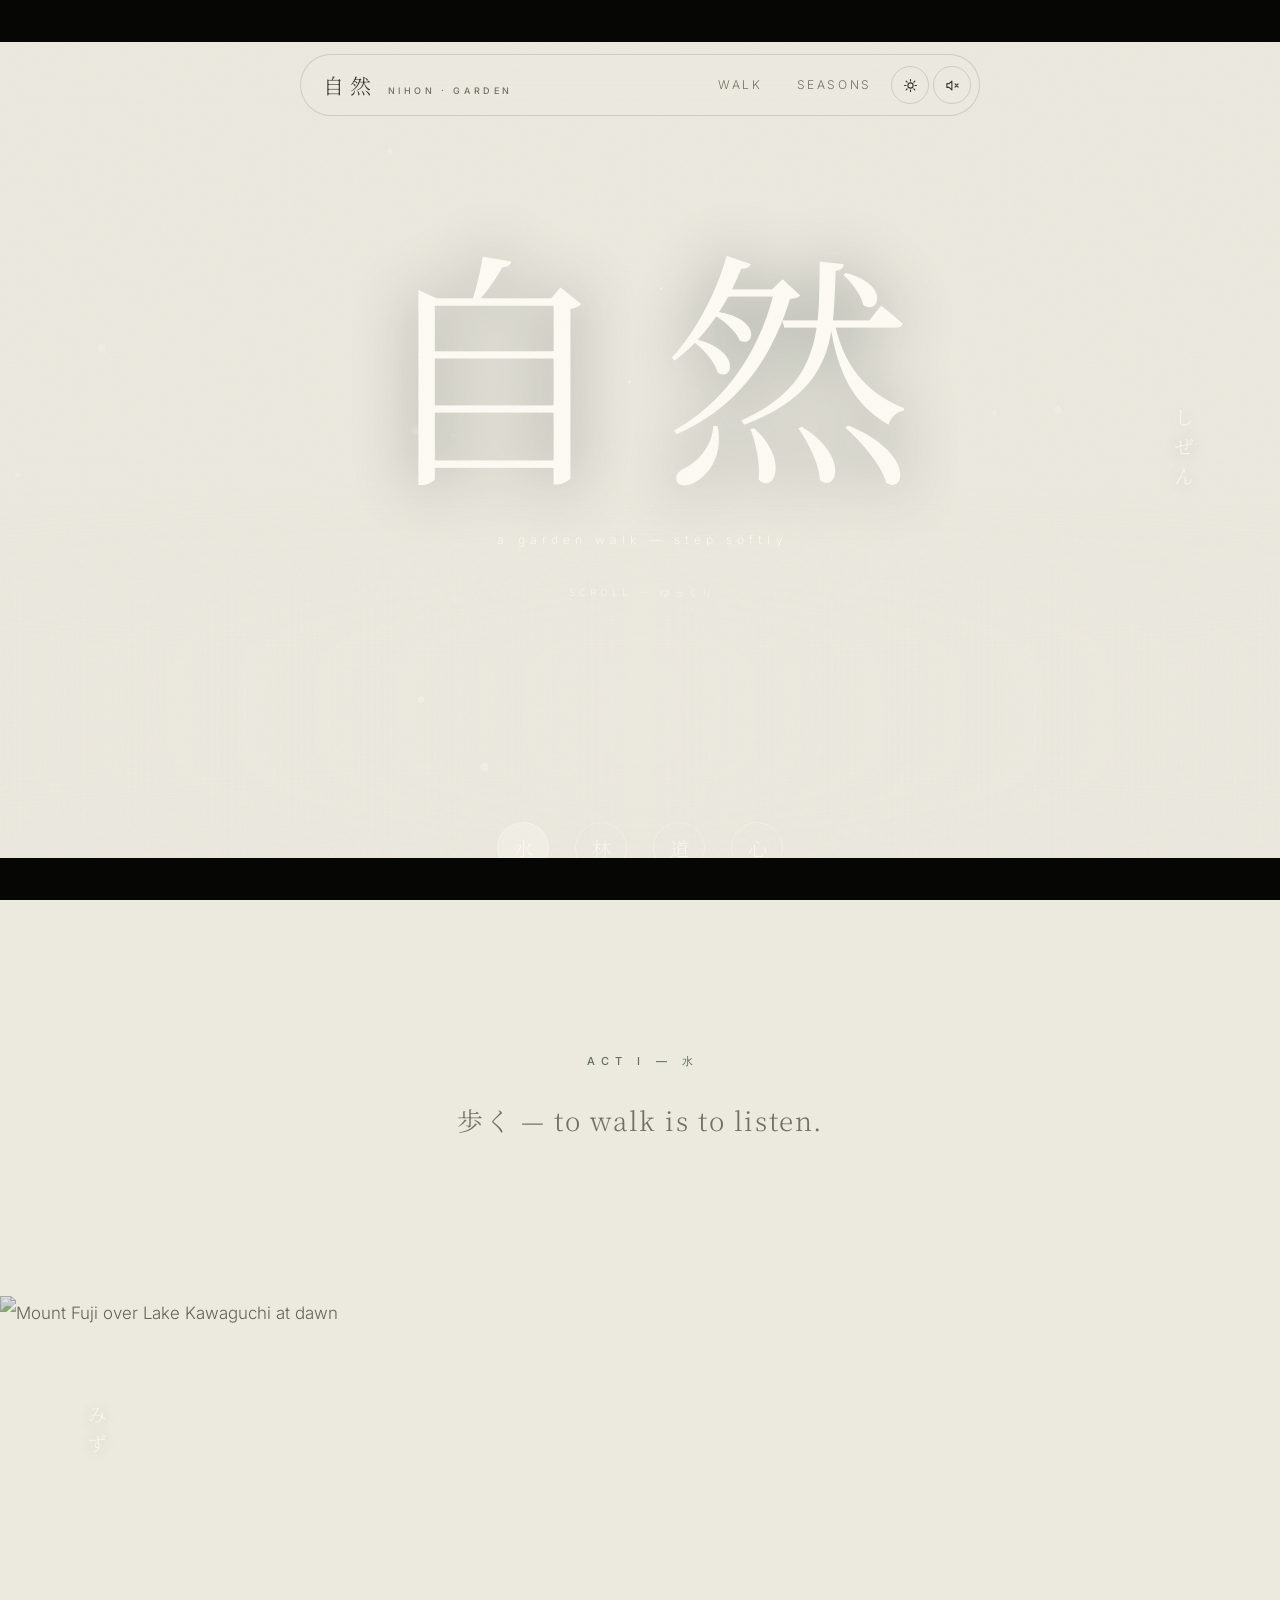
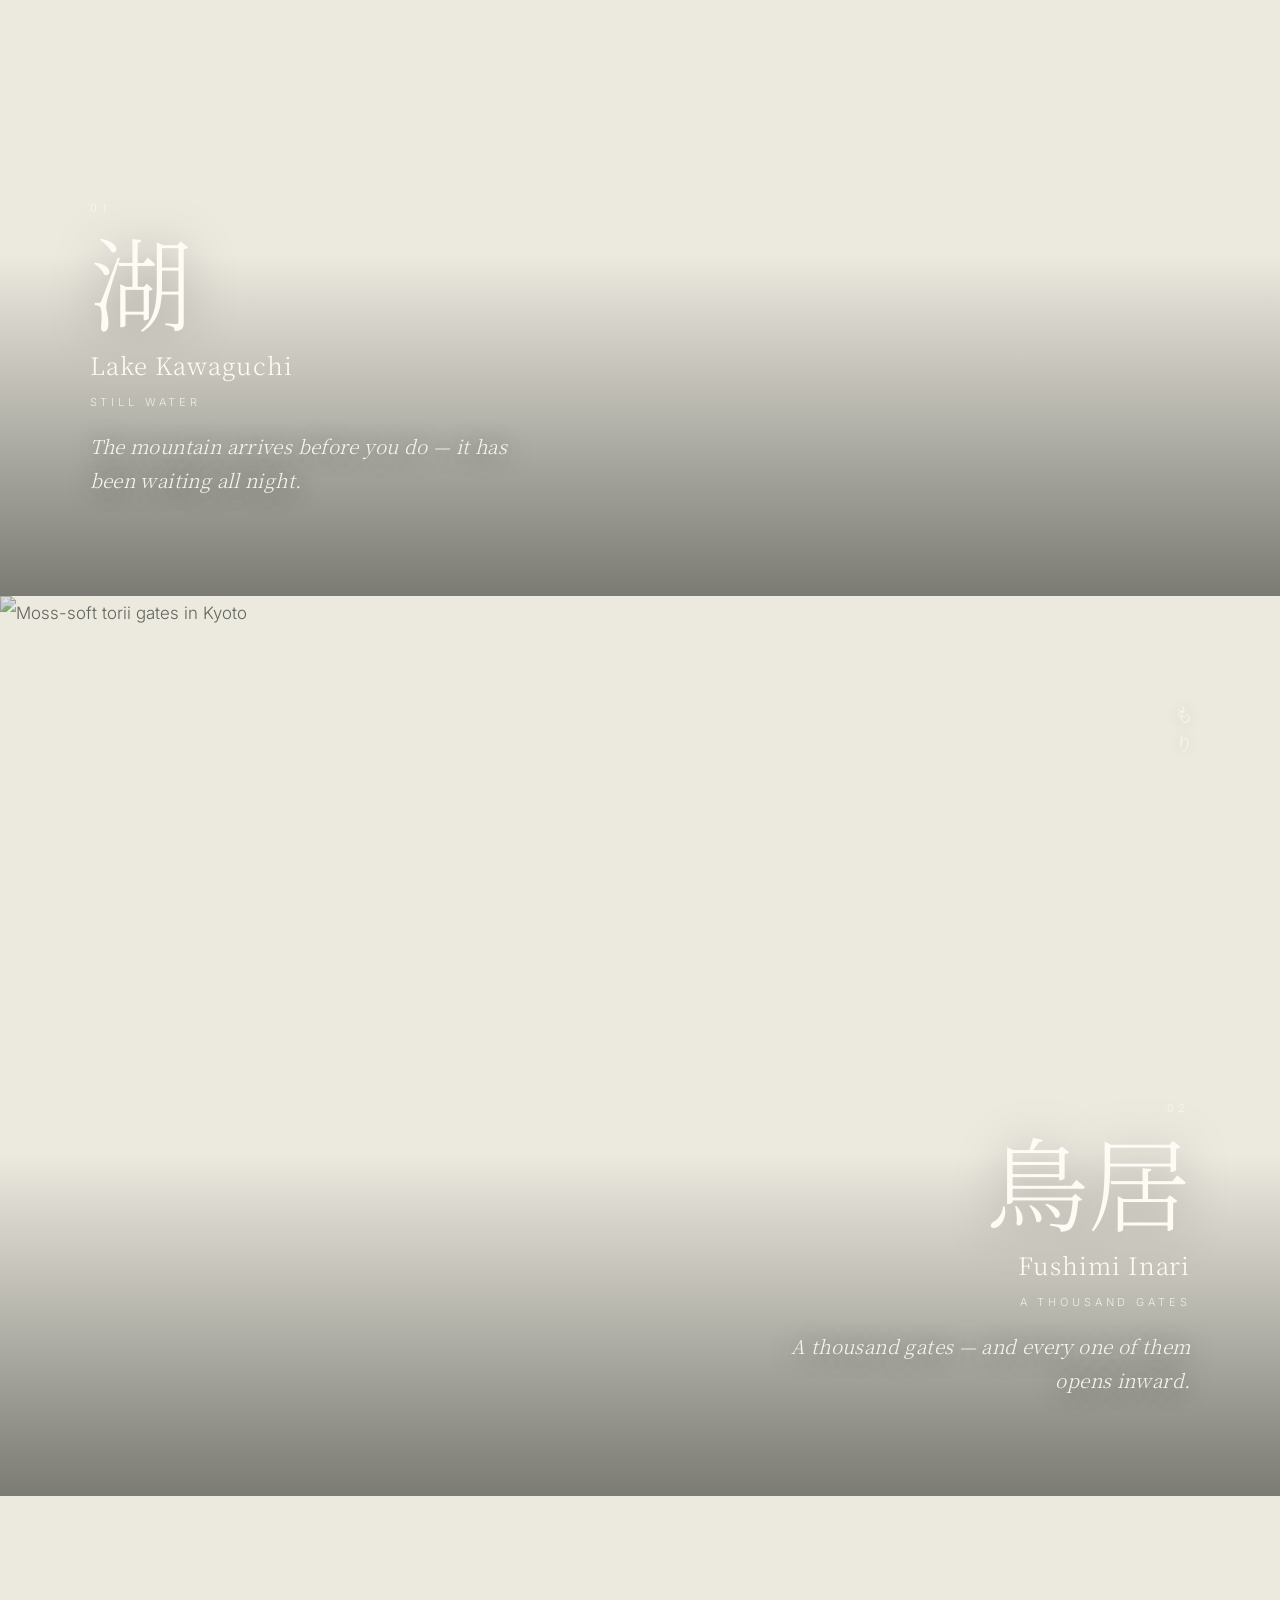
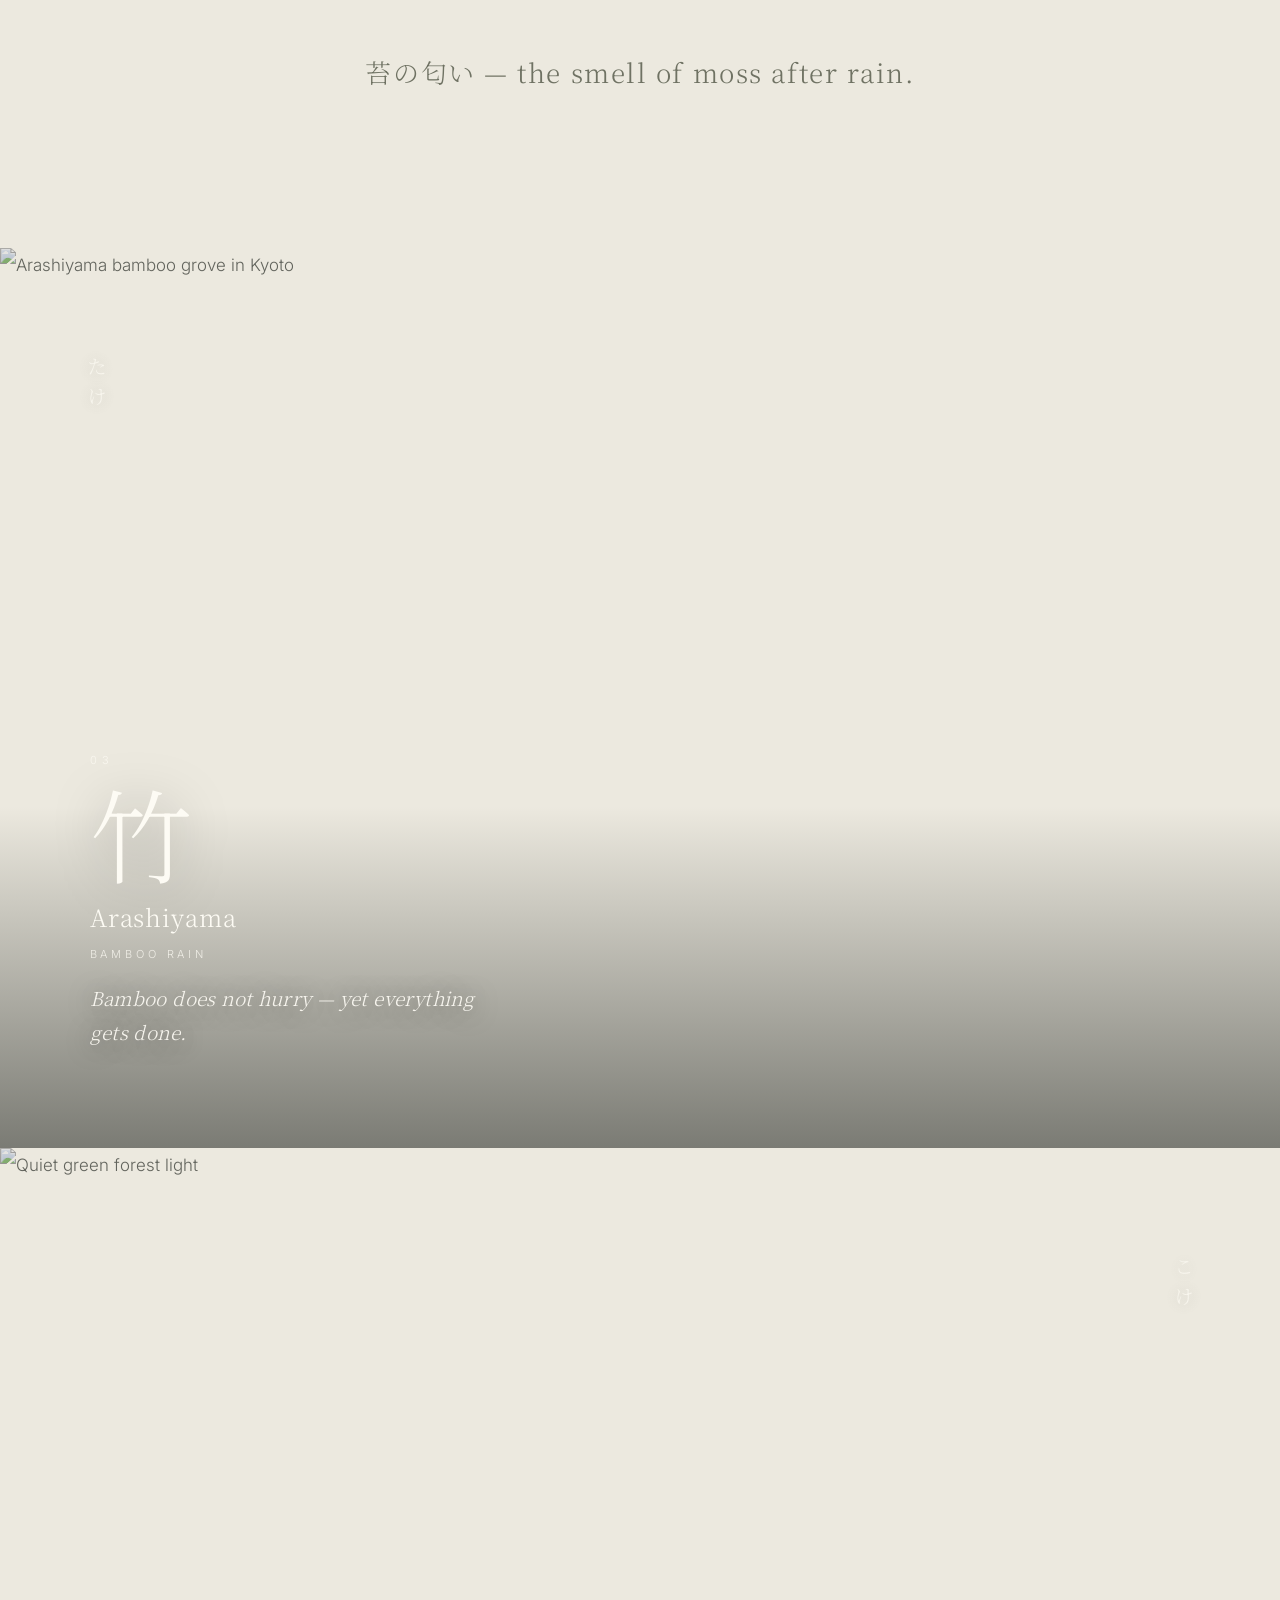
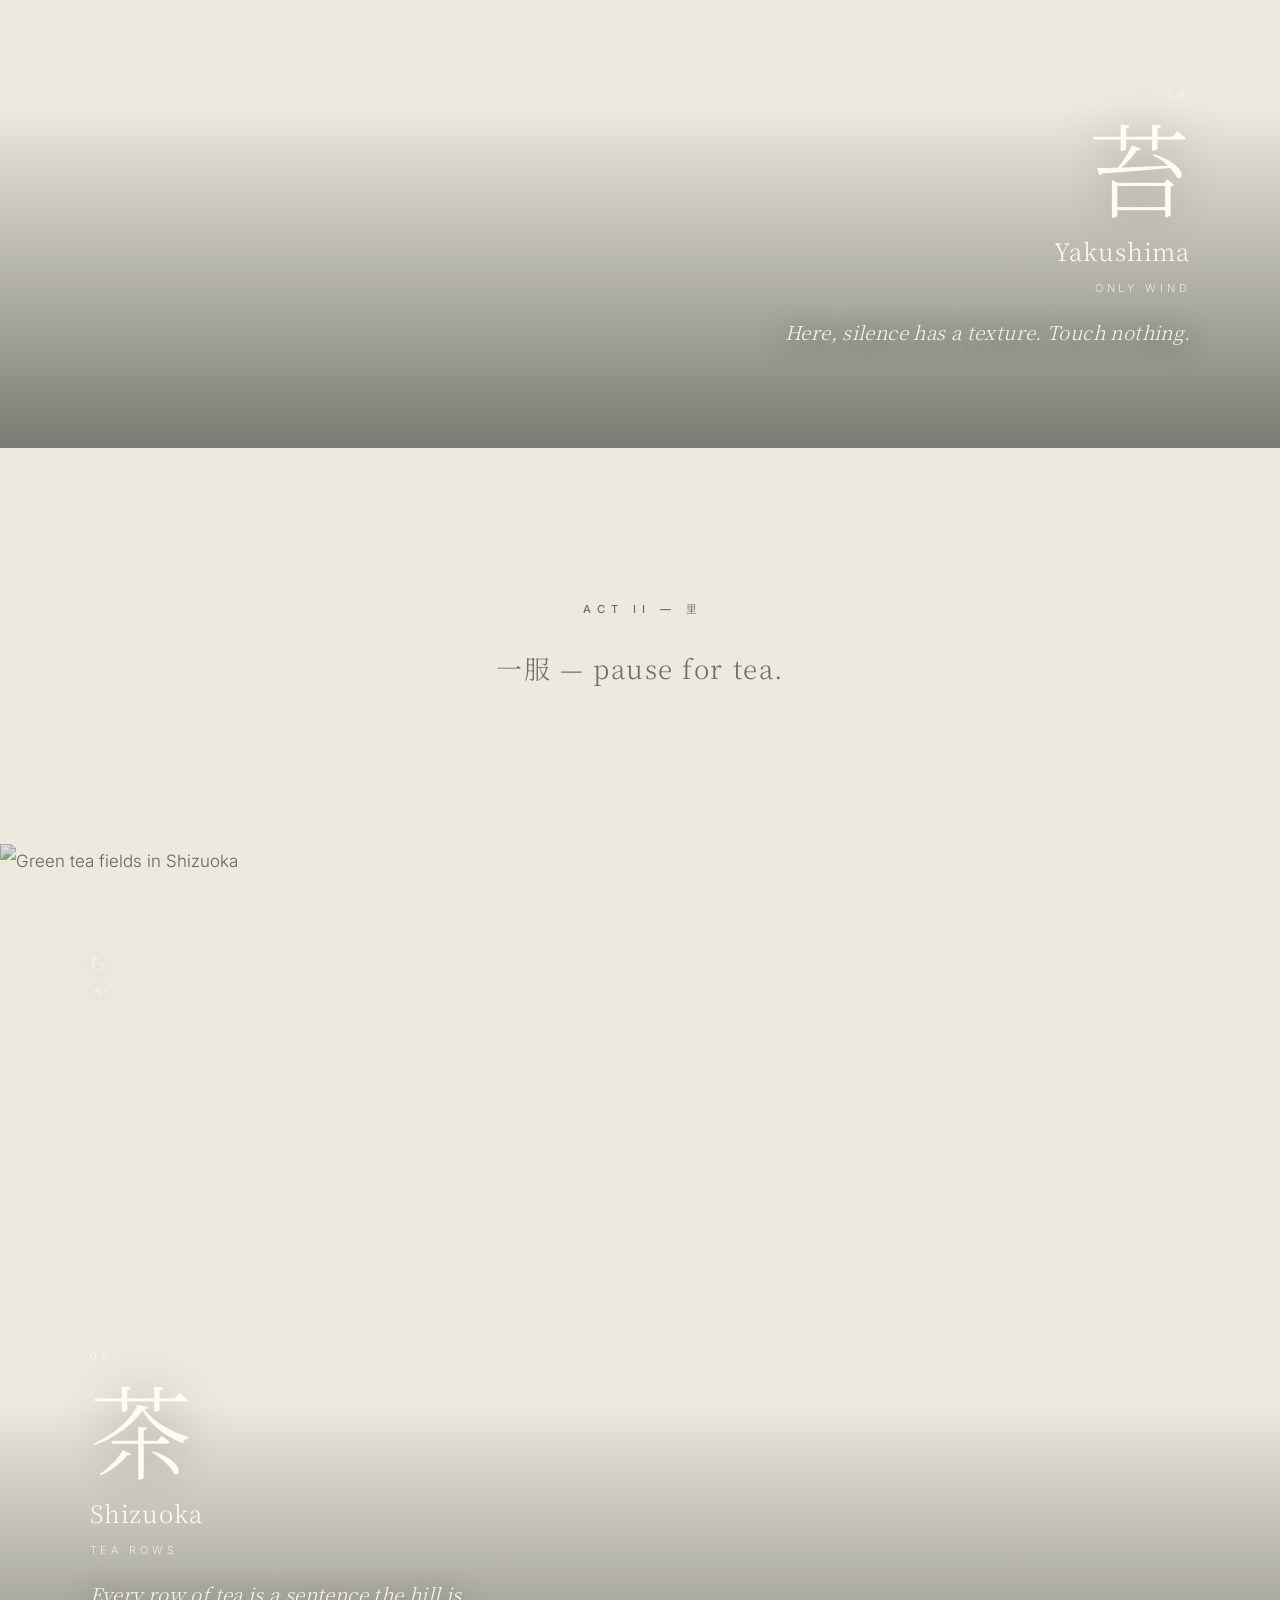
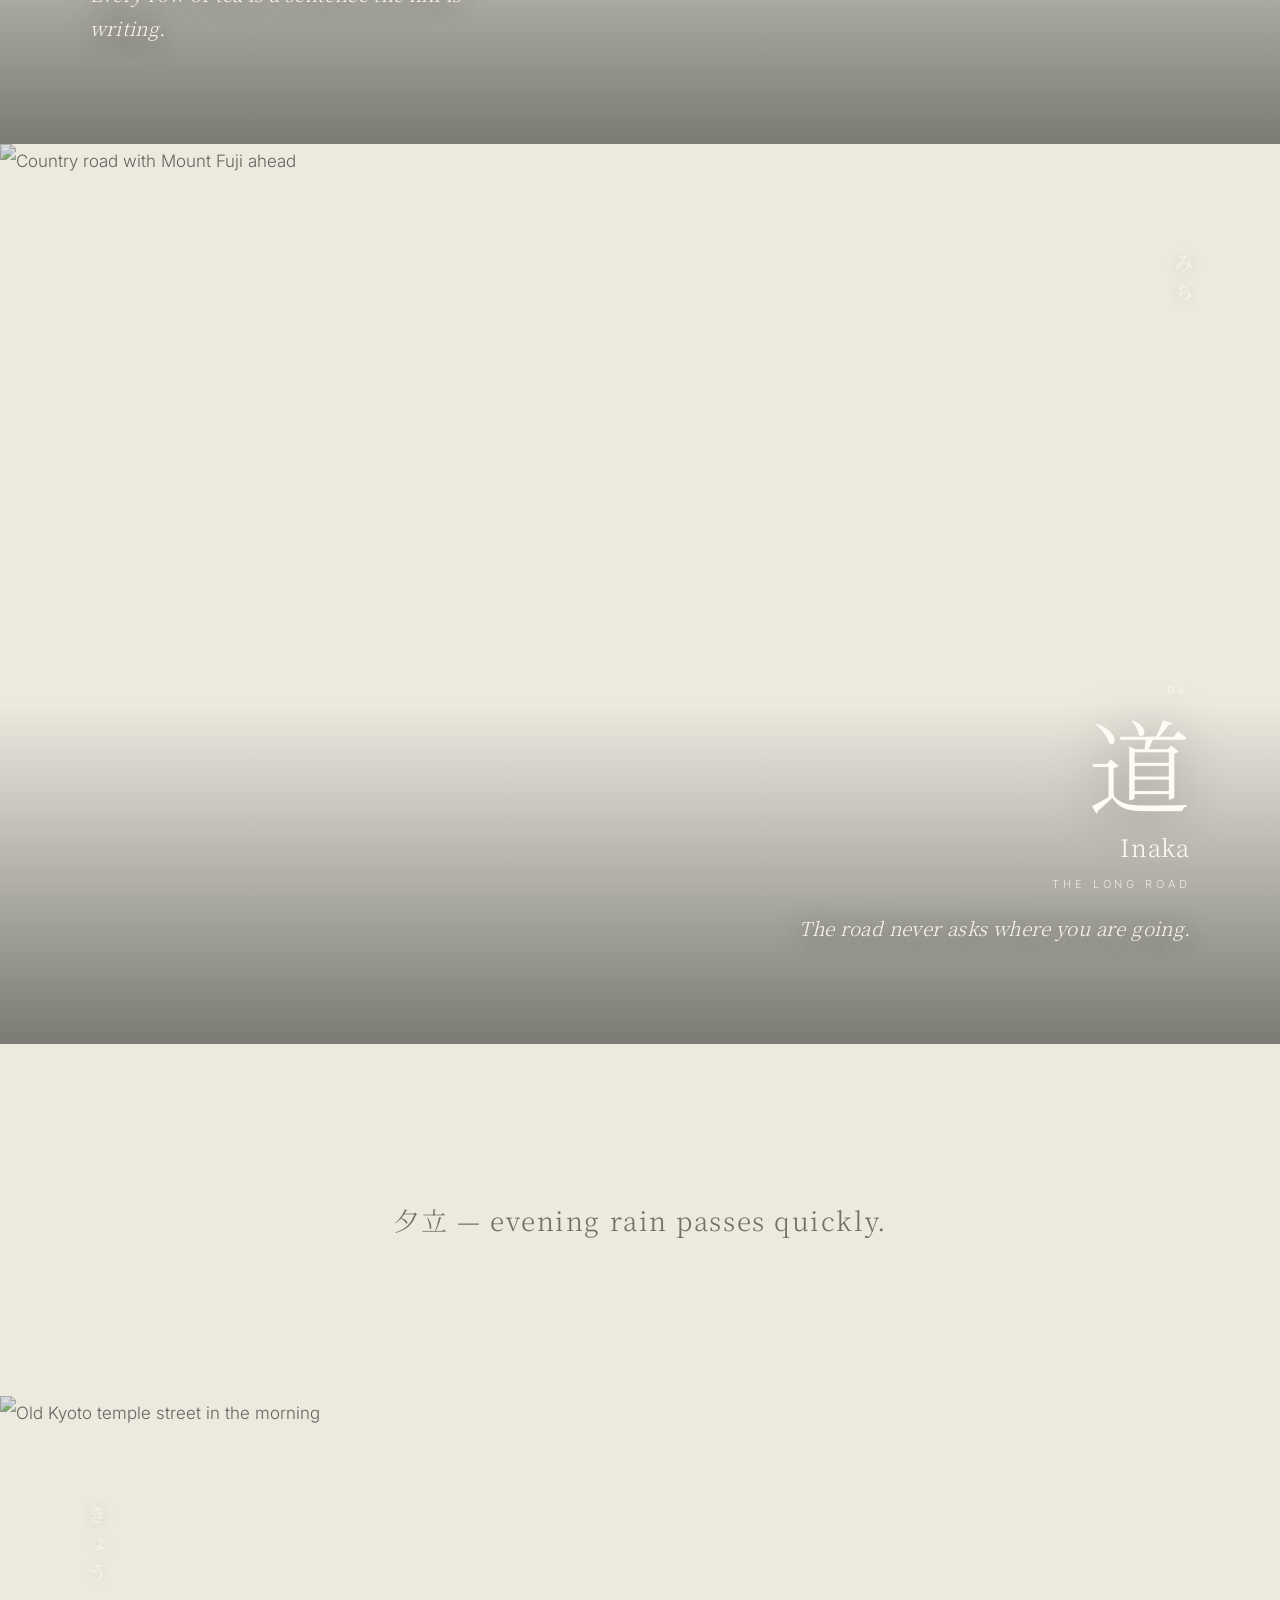
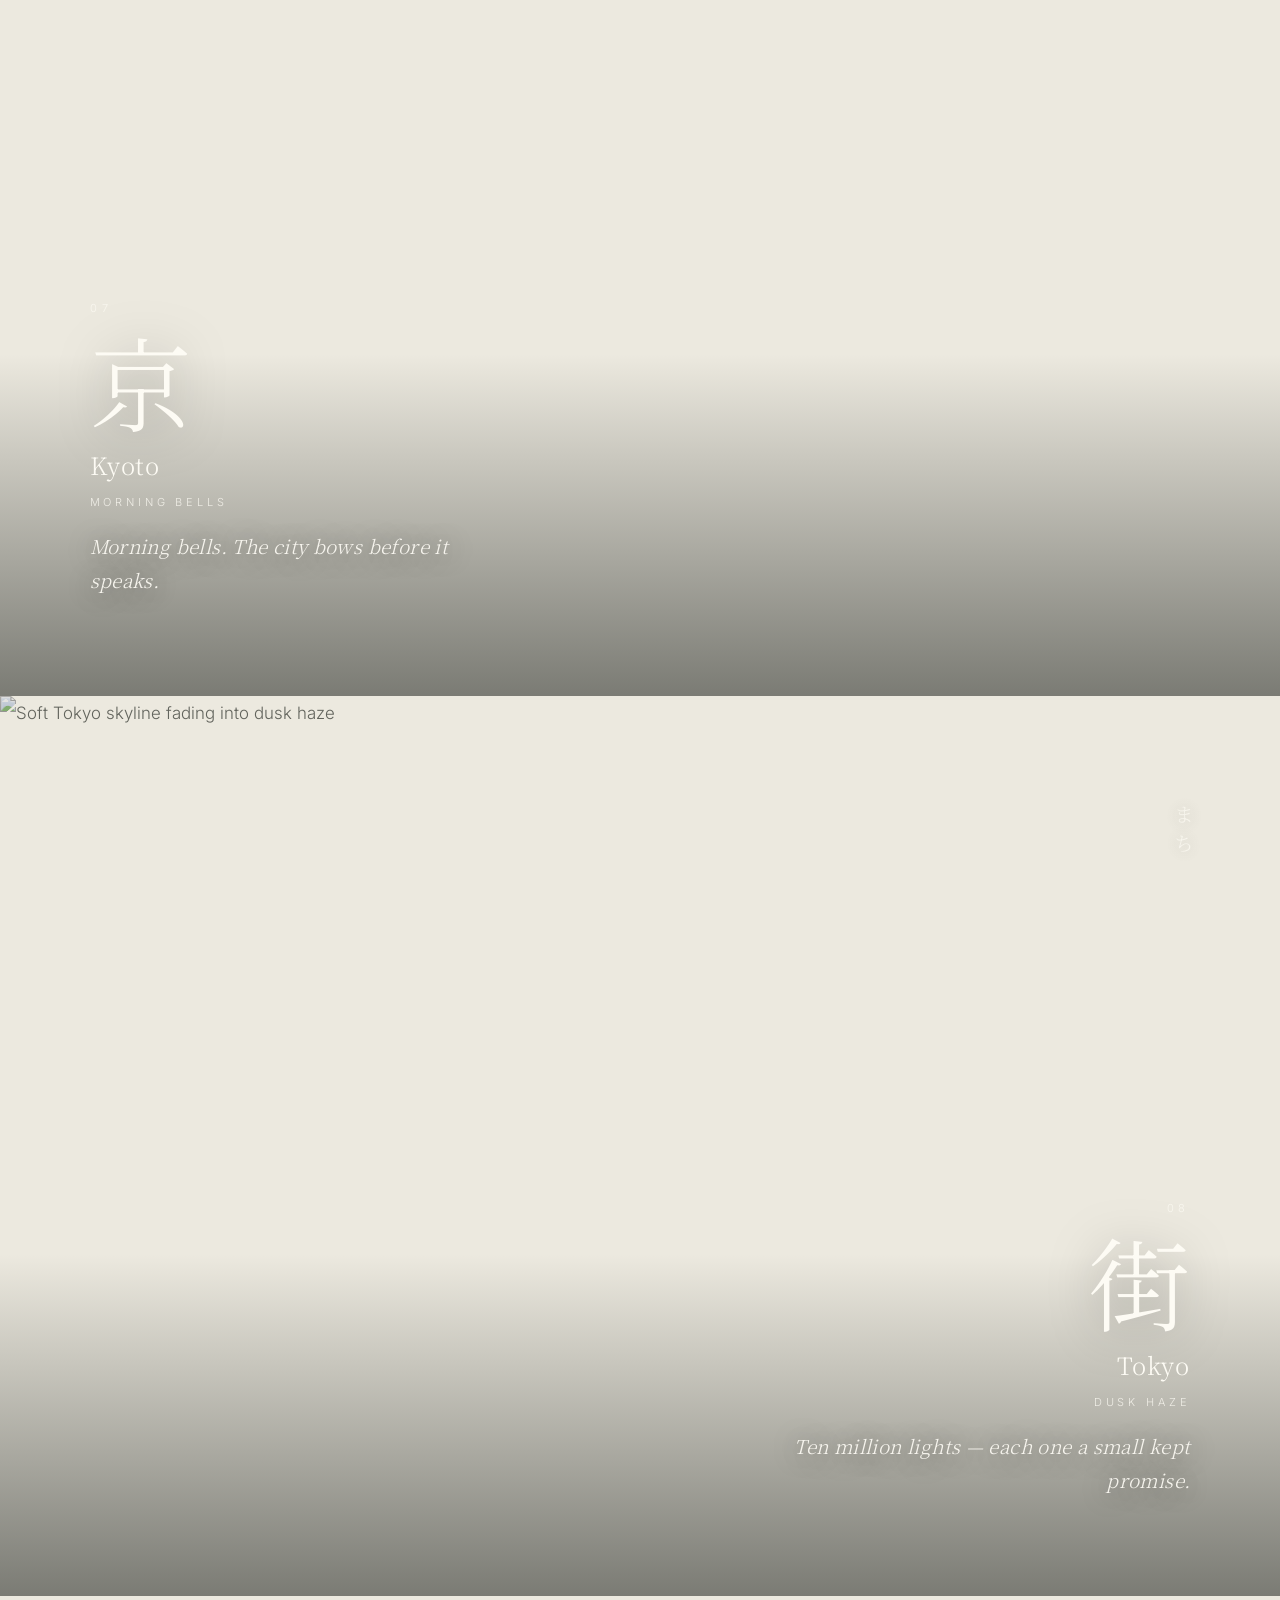
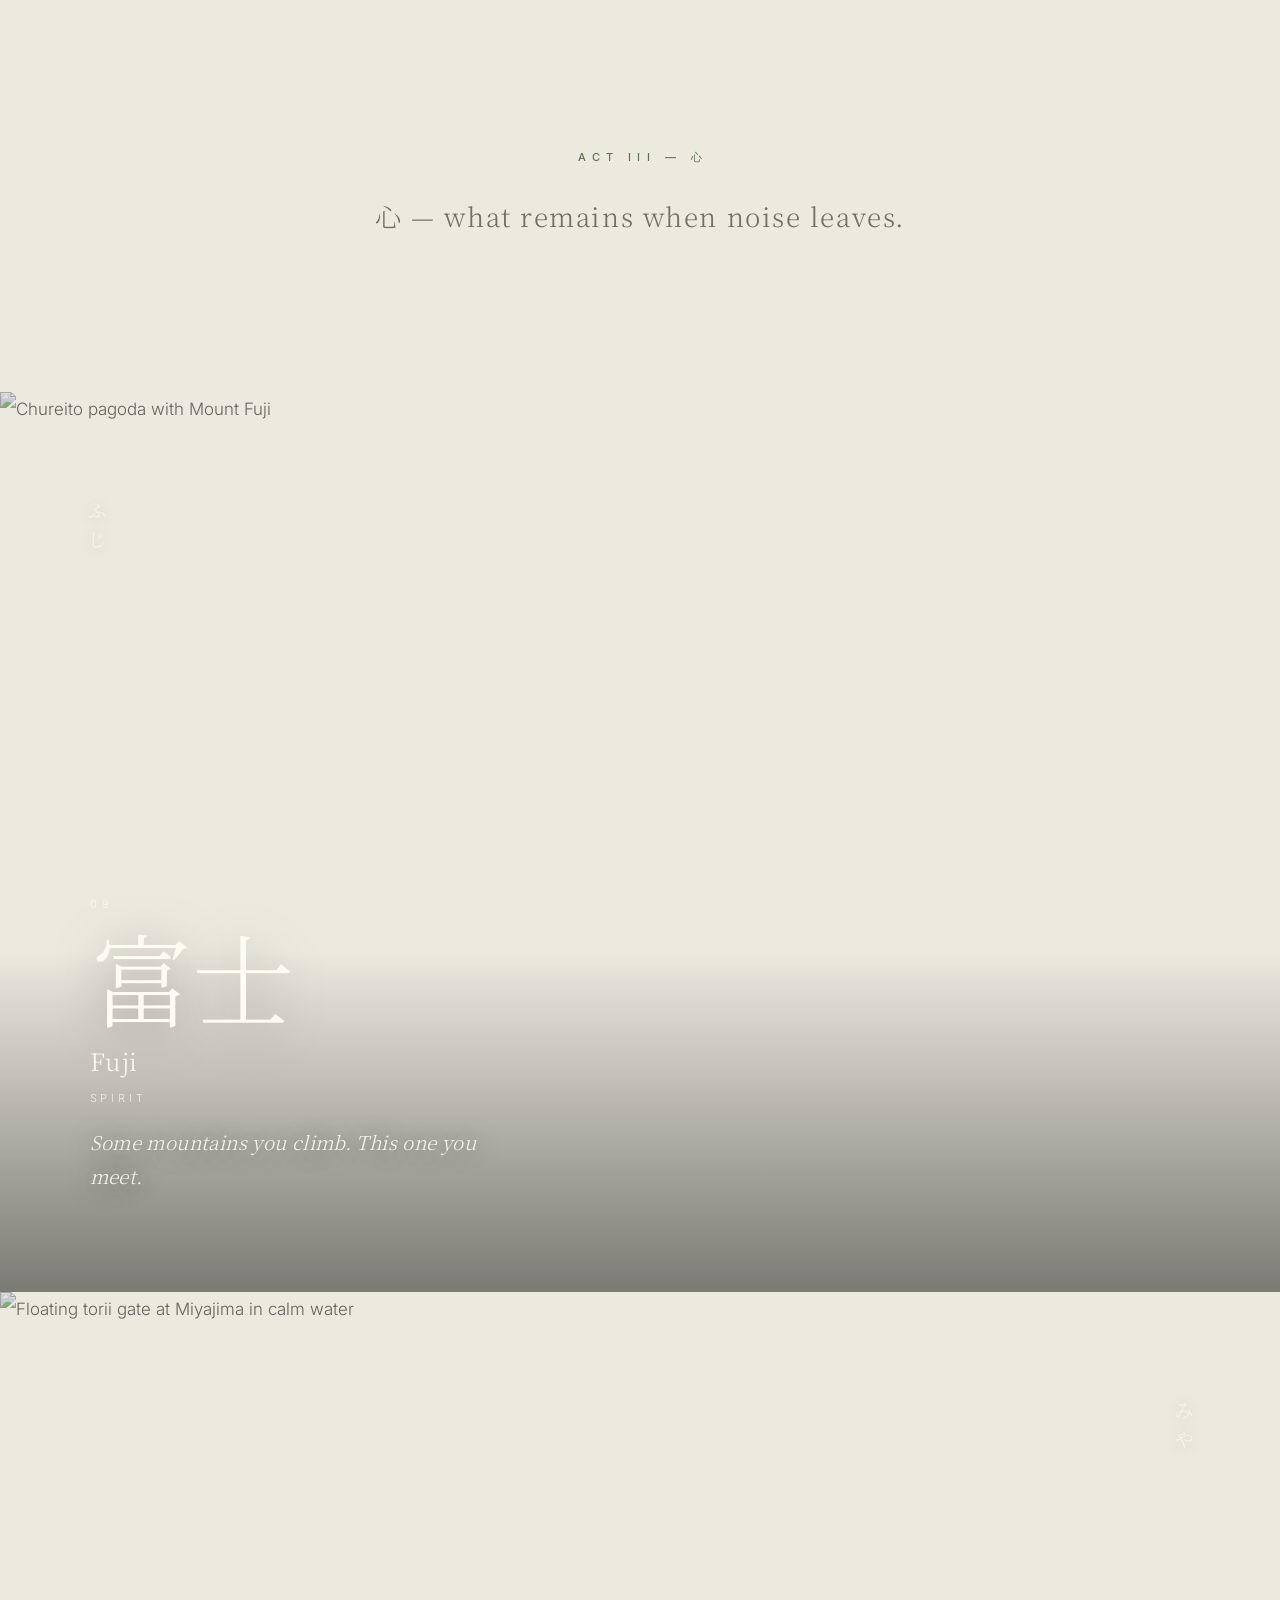
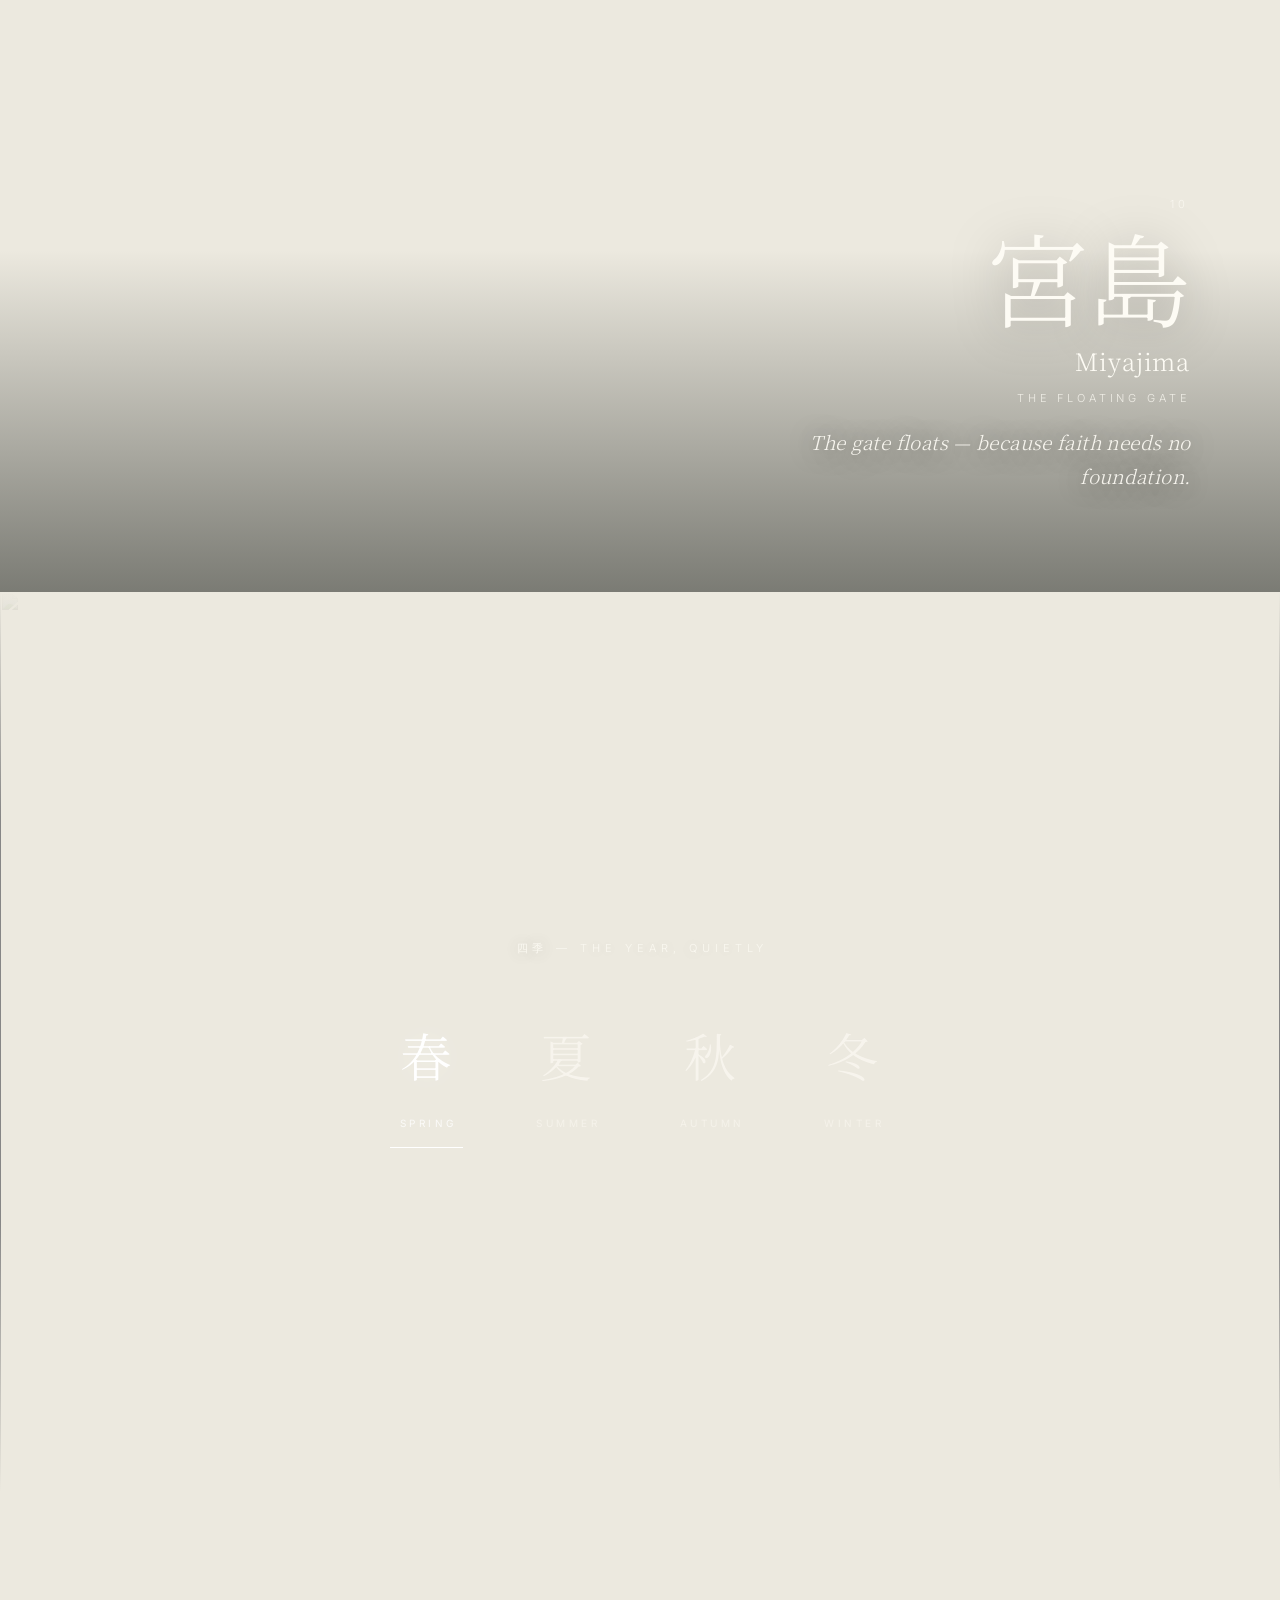
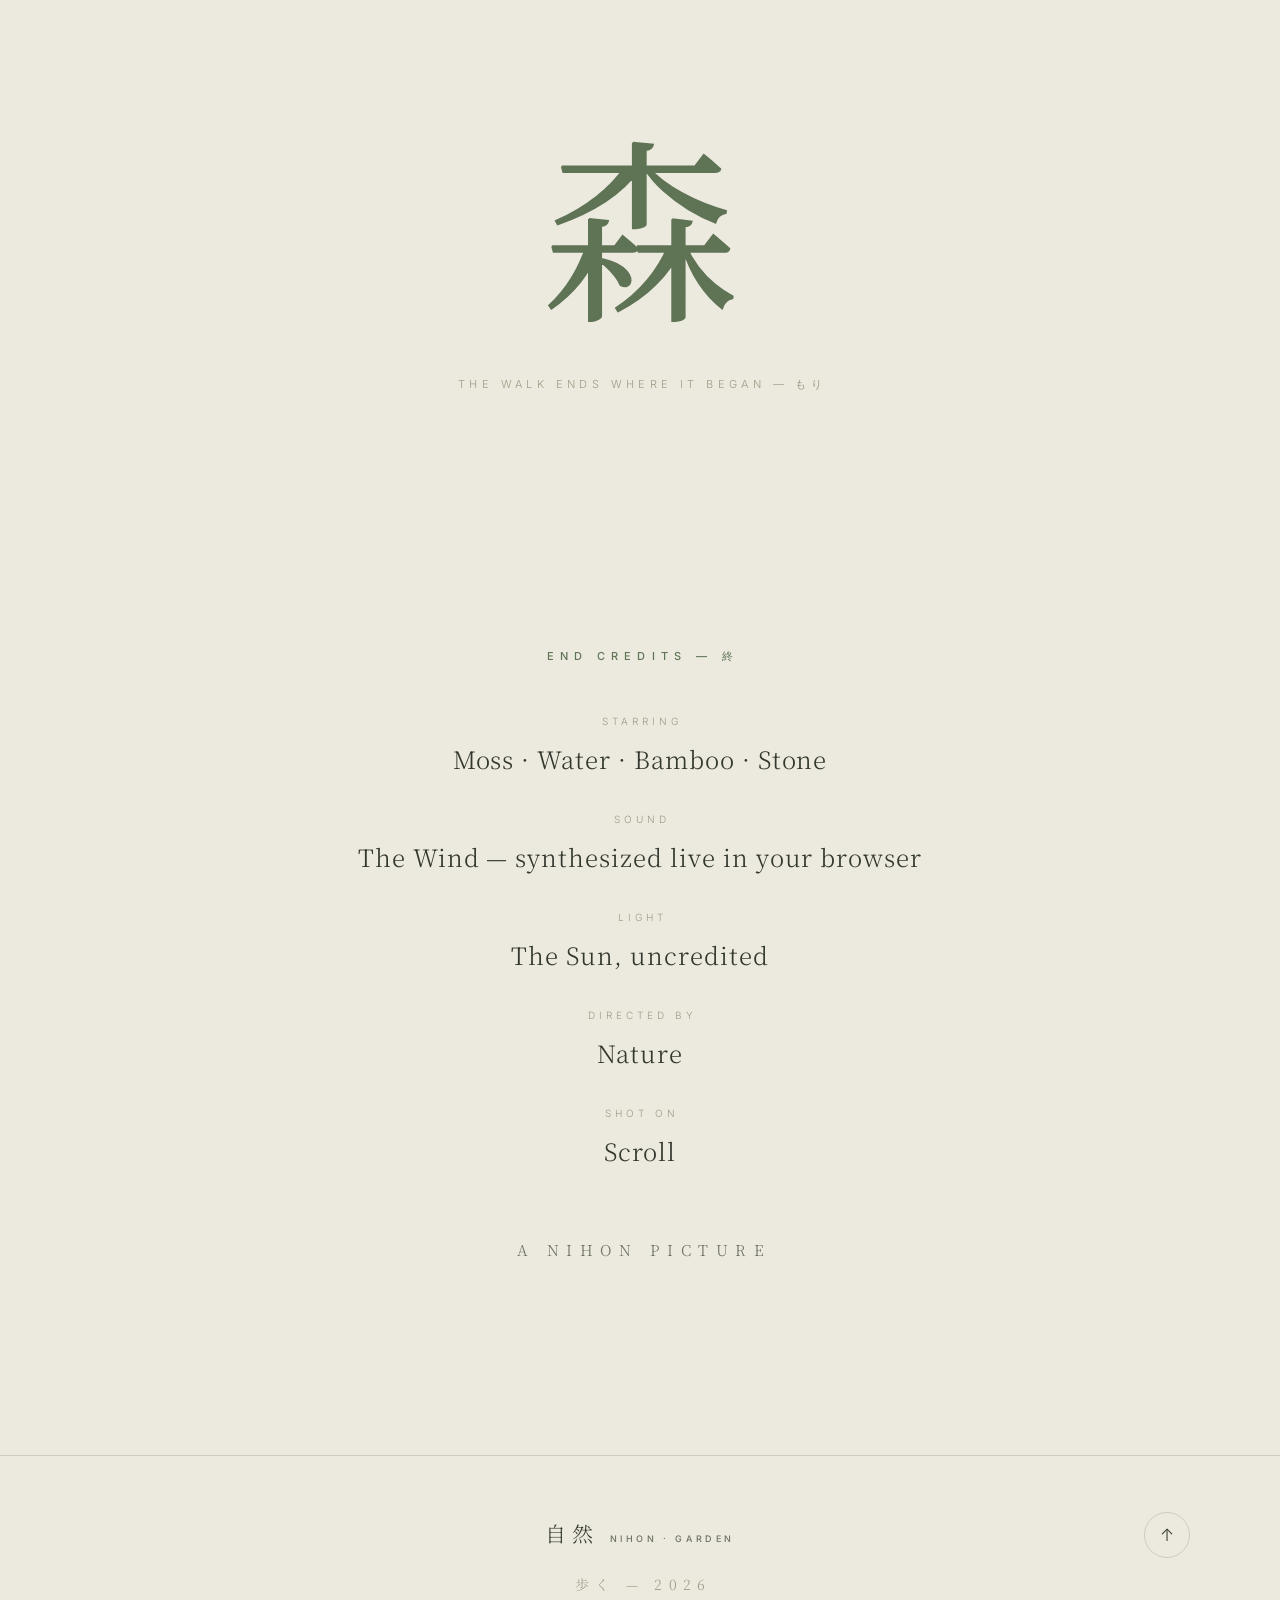
==== commit f356bbf3: "Living film: letterbox cinema, WebAudio score, narration, dust light, end credits" ====
--- a/index.html
+++ b/index.html
@@ -23,7 +23,10 @@
 </head>
 <body>
     <div id="loader" aria-hidden="true"><span class="loader-kanji">自</span><span class="loader-line"><span></span></span></div>
-    <a class="skip" href="#walk">Skip to the walk</a>
+    <a class="skip" href="#walk">Skip to the film</a>
+    <canvas id="dust" aria-hidden="true"></canvas>
+    <div id="bar-top" aria-hidden="true"></div>
+    <div id="bar-bottom" aria-hidden="true"></div>
     <div id="grain" aria-hidden="true"></div>
     <div id="dot" aria-hidden="true"></div>
 
@@ -36,6 +39,10 @@
                 <button id="themeBtn" class="theme-btn" aria-label="Toggle day and night">
                     <svg class="icon-sun" viewBox="0 0 24 24" fill="none" stroke="currentColor" stroke-width="1.8" stroke-linecap="round" aria-hidden="true"><circle cx="12" cy="12" r="4.2"/><path d="M12 2.5v2.4M12 19.1v2.4M2.5 12h2.4M19.1 12h2.4M5 5l1.7 1.7M17.3 17.3L19 19M19 5l-1.7 1.7M6.7 17.3L5 19"/></svg>
                     <svg class="icon-moon" viewBox="0 0 24 24" fill="none" stroke="currentColor" stroke-width="1.8" stroke-linecap="round" stroke-linejoin="round" aria-hidden="true"><path d="M20 13.2A8 8 0 0 1 10.8 4 8 8 0 1 0 20 13.2z"/></svg>
+                </button>
+                <button id="soundBtn" class="theme-btn sound-btn" aria-label="Toggle cinematic sound" aria-pressed="false">
+                    <svg class="icon-mute" viewBox="0 0 24 24" fill="none" stroke="currentColor" stroke-width="1.8" stroke-linecap="round" stroke-linejoin="round" aria-hidden="true"><path d="M11 5 6.5 9H3v6h3.5L11 19V5z"/><path d="M16 9.5l5 5M21 9.5l-5 5"/></svg>
+                    <svg class="icon-waves" viewBox="0 0 24 24" fill="none" stroke="currentColor" stroke-width="1.8" stroke-linecap="round" aria-hidden="true"><path d="M11 5 6.5 9H3v6h3.5L11 19V5z"/><path d="M15.5 9.2a4 4 0 0 1 0 5.6M18.2 6.8a7.4 7.4 0 0 1 0 10.4"/></svg>
                 </button>
             </nav>
         </div>
@@ -63,19 +70,20 @@
 
     <main id="walk">
         <section class="breath">
-            <p class="reveal">歩く — to walk is to listen.</p>
+            <p class="act-kicker reveal">ACT I — 水</p>
+            <p class="reveal" style="--d:.1s">歩く — to walk is to listen.</p>
         </section>
 
         <section class="clearing" id="p-lake">
             <div class="clearing-bg"><img src="https://images.unsplash.com/photo-1649583693539-f36f908da137?auto=format&fit=crop&w=1800&q=80" alt="Mount Fuji over Lake Kawaguchi at dawn" loading="lazy" decoding="async"></div>
             <span class="tategaki clearing-kana" aria-hidden="true">みず</span>
-            <div class="clearing-cap left reveal"><span class="c-no">01</span><span class="c-kanji">湖</span><span class="c-name">Lake Kawaguchi</span><span class="c-sub">still water</span></div>
+            <div class="clearing-cap left reveal"><span class="c-no">01</span><span class="c-kanji">湖</span><span class="c-name">Lake Kawaguchi</span><span class="c-sub">still water</span><span class="narration">The mountain arrives before you do — it has been waiting all night.</span></div>
         </section>
 
         <section class="clearing" id="p-torii">
             <div class="clearing-bg"><img src="https://images.unsplash.com/photo-1528360983277-13d401cdc186?auto=format&fit=crop&w=1800&q=80" alt="Moss-soft torii gates in Kyoto" loading="lazy" decoding="async"></div>
             <span class="tategaki clearing-kana right" aria-hidden="true">もり</span>
-            <div class="clearing-cap right reveal"><span class="c-no">02</span><span class="c-kanji">鳥居</span><span class="c-name">Fushimi Inari</span><span class="c-sub">a thousand gates</span></div>
+            <div class="clearing-cap right reveal"><span class="c-no">02</span><span class="c-kanji">鳥居</span><span class="c-name">Fushimi Inari</span><span class="c-sub">a thousand gates</span><span class="narration">A thousand gates — and every one of them opens inward.</span></div>
         </section>
 
         <section class="breath"><p class="reveal">苔の匂い — the smell of moss after rain.</p></section>
@@ -83,27 +91,27 @@
         <section class="clearing" id="p-forest">
             <div class="clearing-bg"><img src="https://images.unsplash.com/photo-1702564492961-3643703480c2?auto=format&fit=crop&w=1800&q=80" alt="Arashiyama bamboo grove in Kyoto" loading="lazy" decoding="async"></div>
             <span class="tategaki clearing-kana" aria-hidden="true">たけ</span>
-            <div class="clearing-cap left reveal"><span class="c-no">03</span><span class="c-kanji">竹</span><span class="c-name">Arashiyama</span><span class="c-sub">bamboo rain</span></div>
+            <div class="clearing-cap left reveal"><span class="c-no">03</span><span class="c-kanji">竹</span><span class="c-name">Arashiyama</span><span class="c-sub">bamboo rain</span><span class="narration">Bamboo does not hurry — yet everything gets done.</span></div>
         </section>
 
         <section class="clearing" id="p-moss">
             <div class="clearing-bg"><img src="https://images.unsplash.com/photo-1502082553048-f009c37129b9?auto=format&fit=crop&w=1800&q=80" alt="Quiet green forest light" loading="lazy" decoding="async"></div>
             <span class="tategaki clearing-kana right" aria-hidden="true">こけ</span>
-            <div class="clearing-cap right reveal"><span class="c-no">04</span><span class="c-kanji">苔</span><span class="c-name">Yakushima</span><span class="c-sub">only wind</span></div>
+            <div class="clearing-cap right reveal"><span class="c-no">04</span><span class="c-kanji">苔</span><span class="c-name">Yakushima</span><span class="c-sub">only wind</span><span class="narration">Here, silence has a texture. Touch nothing.</span></div>
         </section>
 
-        <section class="breath"><p class="reveal">一服 — pause for tea.</p></section>
+        <section class="breath"><p class="act-kicker reveal">ACT II — 里</p><p class="reveal" style="--d:.1s">一服 — pause for tea.</p></section>
 
         <section class="clearing" id="p-tea">
             <div class="clearing-bg"><img src="https://images.unsplash.com/photo-1582793988951-9aed5509eb97?auto=format&fit=crop&w=1800&q=80" alt="Green tea fields in Shizuoka" loading="lazy" decoding="async"></div>
             <span class="tategaki clearing-kana" aria-hidden="true">ちゃ</span>
-            <div class="clearing-cap left reveal"><span class="c-no">05</span><span class="c-kanji">茶</span><span class="c-name">Shizuoka</span><span class="c-sub">tea rows</span></div>
+            <div class="clearing-cap left reveal"><span class="c-no">05</span><span class="c-kanji">茶</span><span class="c-name">Shizuoka</span><span class="c-sub">tea rows</span><span class="narration">Every row of tea is a sentence the hill is writing.</span></div>
         </section>
 
         <section class="clearing" id="p-road">
             <div class="clearing-bg"><img src="https://images.unsplash.com/photo-1505069190533-da1c9af13346?auto=format&fit=crop&w=1800&q=80" alt="Country road with Mount Fuji ahead" loading="lazy" decoding="async"></div>
             <span class="tategaki clearing-kana right" aria-hidden="true">みち</span>
-            <div class="clearing-cap right reveal"><span class="c-no">06</span><span class="c-kanji">道</span><span class="c-name">Inaka</span><span class="c-sub">the long road</span></div>
+            <div class="clearing-cap right reveal"><span class="c-no">06</span><span class="c-kanji">道</span><span class="c-name">Inaka</span><span class="c-sub">the long road</span><span class="narration">The road never asks where you are going.</span></div>
         </section>
 
         <section class="breath"><p class="reveal">夕立 — evening rain passes quickly.</p></section>
@@ -111,27 +119,27 @@
         <section class="clearing" id="p-kyo">
             <div class="clearing-bg"><img src="https://images.unsplash.com/photo-1493976040374-85c8e12f0c0e?auto=format&fit=crop&w=1800&q=80" alt="Old Kyoto temple street in the morning" loading="lazy" decoding="async"></div>
             <span class="tategaki clearing-kana" aria-hidden="true">きょう</span>
-            <div class="clearing-cap left reveal"><span class="c-no">07</span><span class="c-kanji">京</span><span class="c-name">Kyoto</span><span class="c-sub">morning bells</span></div>
+            <div class="clearing-cap left reveal"><span class="c-no">07</span><span class="c-kanji">京</span><span class="c-name">Kyoto</span><span class="c-sub">morning bells</span><span class="narration">Morning bells. The city bows before it speaks.</span></div>
         </section>
 
         <section class="clearing" id="p-machi">
             <div class="clearing-bg"><img src="https://images.unsplash.com/photo-1480796927426-f609979314bd?auto=format&fit=crop&w=1800&q=80" alt="Soft Tokyo skyline fading into dusk haze" loading="lazy" decoding="async"></div>
             <span class="tategaki clearing-kana right" aria-hidden="true">まち</span>
-            <div class="clearing-cap right reveal"><span class="c-no">08</span><span class="c-kanji">街</span><span class="c-name">Tokyo</span><span class="c-sub">dusk haze</span></div>
+            <div class="clearing-cap right reveal"><span class="c-no">08</span><span class="c-kanji">街</span><span class="c-name">Tokyo</span><span class="c-sub">dusk haze</span><span class="narration">Ten million lights — each one a small kept promise.</span></div>
         </section>
 
-        <section class="breath"><p class="reveal">心 — what remains when noise leaves.</p></section>
+        <section class="breath"><p class="act-kicker reveal">ACT III — 心</p><p class="reveal" style="--d:.1s">心 — what remains when noise leaves.</p></section>
 
         <section class="clearing" id="p-fuji">
             <div class="clearing-bg"><img src="https://images.unsplash.com/photo-1545569341-9eb8b30979d9?auto=format&fit=crop&w=1800&q=80" alt="Chureito pagoda with Mount Fuji" loading="lazy" decoding="async"></div>
             <span class="tategaki clearing-kana" aria-hidden="true">ふじ</span>
-            <div class="clearing-cap left reveal"><span class="c-no">09</span><span class="c-kanji">富士</span><span class="c-name">Fuji</span><span class="c-sub">spirit</span></div>
+            <div class="clearing-cap left reveal"><span class="c-no">09</span><span class="c-kanji">富士</span><span class="c-name">Fuji</span><span class="c-sub">spirit</span><span class="narration">Some mountains you climb. This one you meet.</span></div>
         </section>
 
         <section class="clearing" id="p-miyajima">
             <div class="clearing-bg"><img src="https://images.unsplash.com/photo-1522383225653-ed111181a951?auto=format&fit=crop&w=1800&q=80" alt="Floating torii gate at Miyajima in calm water" loading="lazy" decoding="async"></div>
             <span class="tategaki clearing-kana right" aria-hidden="true">みや</span>
-            <div class="clearing-cap right reveal"><span class="c-no">10</span><span class="c-kanji">宮島</span><span class="c-name">Miyajima</span><span class="c-sub">the floating gate</span></div>
+            <div class="clearing-cap right reveal"><span class="c-no">10</span><span class="c-kanji">宮島</span><span class="c-name">Miyajima</span><span class="c-sub">the floating gate</span><span class="narration">The gate floats — because faith needs no foundation.</span></div>
         </section>
 
         <section class="stage" id="seasons" aria-label="Seasons">
@@ -159,6 +167,20 @@
                 <p class="closing-sub">the walk ends where it began — もり</p>
             </div>
         </section>
+
+        <section class="credits" aria-label="End credits">
+            <div class="wrap narrow reveal">
+                <p class="cred-kicker">END CREDITS — 終</p>
+                <dl class="cred-list">
+                    <div><dt>Starring</dt><dd>Moss · Water · Bamboo · Stone</dd></div>
+                    <div><dt>Sound</dt><dd>The Wind — synthesized live in your browser</dd></div>
+                    <div><dt>Light</dt><dd>The Sun, uncredited</dd></div>
+                    <div><dt>Directed by</dt><dd>Nature</dd></div>
+                    <div><dt>Shot on</dt><dd>Scroll</dd></div>
+                </dl>
+                <p class="cred-fin">A NIHON PICTURE</p>
+            </div>
+        </section>
     </main>
 
     <footer id="colophon">
@@ -170,6 +192,7 @@
     </footer>
 
     <script src="solo/lenis.min.js"></script>
+    <script type="module" src="solo/film.js"></script>
     <script src="solo/app.js"></script>
 </body>
 </html>
--- a/solo/styles.css
+++ b/solo/styles.css
@@ -56,6 +56,13 @@
 .skip:focus-visible { top: 12px; }
 section[id] { scroll-margin-top: 80px; }
 
+/* ——— CINEMA: letterbox + living dust ——— */
+#bar-top, #bar-bottom { position: fixed; left: 0; right: 0; height: 42px; background: #060604; z-index: 200; pointer-events: none; }
+#bar-top { top: 0; }
+#bar-bottom { bottom: 0; }
+#dust { position: fixed; inset: 0; z-index: 95; width: 100%; height: 100%; pointer-events: none; opacity: 0.5; }
+body.no-dust #dust { display: none; }
+
 /* vertical japanese — the garden's voice */
 .tategaki { writing-mode: vertical-rl; text-orientation: upright; font-family: var(--serif); letter-spacing: 0.45em; user-select: none; }
 
@@ -73,7 +80,7 @@
 .reveal.in { opacity: 1; transform: none; }
 
 /* nav — a flat stone */
-.nav { position: fixed; inset: 18px 0 auto 0; z-index: 100; transition: translate 0.5s var(--expo); }
+.nav { position: fixed; inset: calc(42px + 12px) 0 auto 0; z-index: 100; transition: translate 0.5s var(--expo); }
 .nav.hide { translate: 0 -150%; }
 .nav-in { max-width: 680px; margin: 0 auto; padding: 8px 8px 8px 22px; display: flex; align-items: center; justify-content: space-between; gap: 18px; border: 1px solid var(--line); border-radius: 999px; background: color-mix(in srgb, var(--paper) 72%, transparent); backdrop-filter: blur(14px); -webkit-backdrop-filter: blur(14px); }
 .brand { display: flex; align-items: baseline; gap: 10px; text-decoration: none; }
@@ -88,6 +95,10 @@
 .theme-btn .icon-moon { display: none; }
 [data-theme="dark"] .theme-btn .icon-moon { display: block; }
 [data-theme="dark"] .theme-btn .icon-sun { display: none; }
+.sound-btn .icon-waves { display: none; }
+.sound-btn.on .icon-waves { display: block; }
+.sound-btn.on .icon-mute { display: none; }
+.sound-btn.on { border-color: var(--moss); color: var(--moss); }
 
 /* hero — morning mist over the garden */
 .hero { position: relative; min-height: 100svh; display: flex; flex-direction: column; justify-content: center; overflow: clip; isolation: isolate; }
@@ -118,6 +129,7 @@
 /* breaths — pauses between clearings */
 .breath { max-width: 640px; margin: 0 auto; padding: 150px 28px; text-align: center; }
 .breath p { font-family: var(--serif); font-size: clamp(19px, 2.6vw, 26px); letter-spacing: 0.06em; color: var(--soft); margin: 0; }
+.act-kicker { font-family: var(--sans) !important; font-weight: 500 !important; font-size: 11px !important; letter-spacing: 0.55em !important; padding-left: 0.55em; text-transform: uppercase; color: var(--moss) !important; margin: 0 0 22px !important; }
 
 /* clearings — one scene, full and quiet */
 .clearing { position: relative; min-height: 100svh; display: flex; align-items: flex-end; overflow: clip; isolation: isolate; }
@@ -134,6 +146,9 @@
 .c-kanji { font-family: var(--serif); font-size: clamp(54px, 8vw, 110px); line-height: 1.15; text-shadow: 0 4px 50px rgba(0,0,0,0.35); }
 .c-name { font-family: var(--serif); font-size: clamp(18px, 2.4vw, 24px); letter-spacing: 0.04em; }
 .c-sub { font-size: 11px; letter-spacing: 0.35em; text-transform: uppercase; opacity: 0.8; }
+.narration { font-family: var(--serif); font-style: italic; font-size: clamp(15px, 2vw, 19px); letter-spacing: 0.02em; line-height: 1.8; max-width: 420px; margin: 14px 0 0; color: rgba(253, 251, 244, 0.92); text-shadow: 0 2px 24px rgba(0,0,0,0.5); opacity: 0; transform: translateY(14px); transition: opacity 1.4s var(--expo) 0.5s, transform 1.4s var(--expo) 0.5s; }
+.clearing-cap.right .narration { text-align: right; }
+.clearing.in .narration { opacity: 1; transform: none; }
 
 /* seasons — one stone, four moss words */
 .stage { position: relative; min-height: 100svh; display: flex; align-items: center; overflow: hidden; }
@@ -156,6 +171,15 @@
 @keyframes drawink { 45% { stroke-dashoffset: 0; fill: transparent; } 100% { stroke-dashoffset: 0; fill: var(--moss); } }
 .closing-sub { margin: 20px 0 0; font-size: 11px; letter-spacing: 0.4em; padding-left: 0.4em; text-transform: uppercase; color: var(--muted); }
 
+/* end credits */
+.credits { text-align: center; padding: 60px 0 190px; }
+.cred-kicker { font-size: 11px; font-weight: 500; letter-spacing: 0.55em; padding-left: 0.55em; color: var(--moss); margin: 0 0 44px; }
+.cred-list { margin: 0; padding: 0; display: flex; flex-direction: column; gap: 26px; }
+.cred-list div { display: flex; flex-direction: column; gap: 4px; }
+.cred-list dt { font-size: 10px; letter-spacing: 0.4em; padding-left: 0.4em; text-transform: uppercase; color: var(--muted); }
+.cred-list dd { margin: 0; font-family: var(--serif); font-size: clamp(18px, 2.6vw, 24px); letter-spacing: 0.04em; }
+.cred-fin { margin: 60px 0 0; font-family: var(--serif); font-size: 15px; letter-spacing: 0.5em; padding-left: 0.5em; color: var(--soft); }
+
 footer { border-top: 1px solid var(--line); padding: 56px 26px 72px; }
 .foot-in { display: flex; flex-direction: column; align-items: center; gap: 16px; text-align: center; position: relative; }
 .foot-brand { color: var(--ink); }
@@ -168,7 +192,8 @@
 
 @media (max-width: 768px) {
     body { font-size: 16px; }
-    .nav { inset: 10px 14px auto 14px; }
+    #bar-top, #bar-bottom { height: 26px; }
+    .nav { inset: calc(26px + 10px) 14px auto 14px; }
     .nav-in { padding: 7px 7px 7px 18px; }
     .menu a { padding: 10px 12px; font-size: 11px; min-height: 44px; display: inline-flex; align-items: center; }
     .nippon { font-size: clamp(84px, 30vw, 170px); }
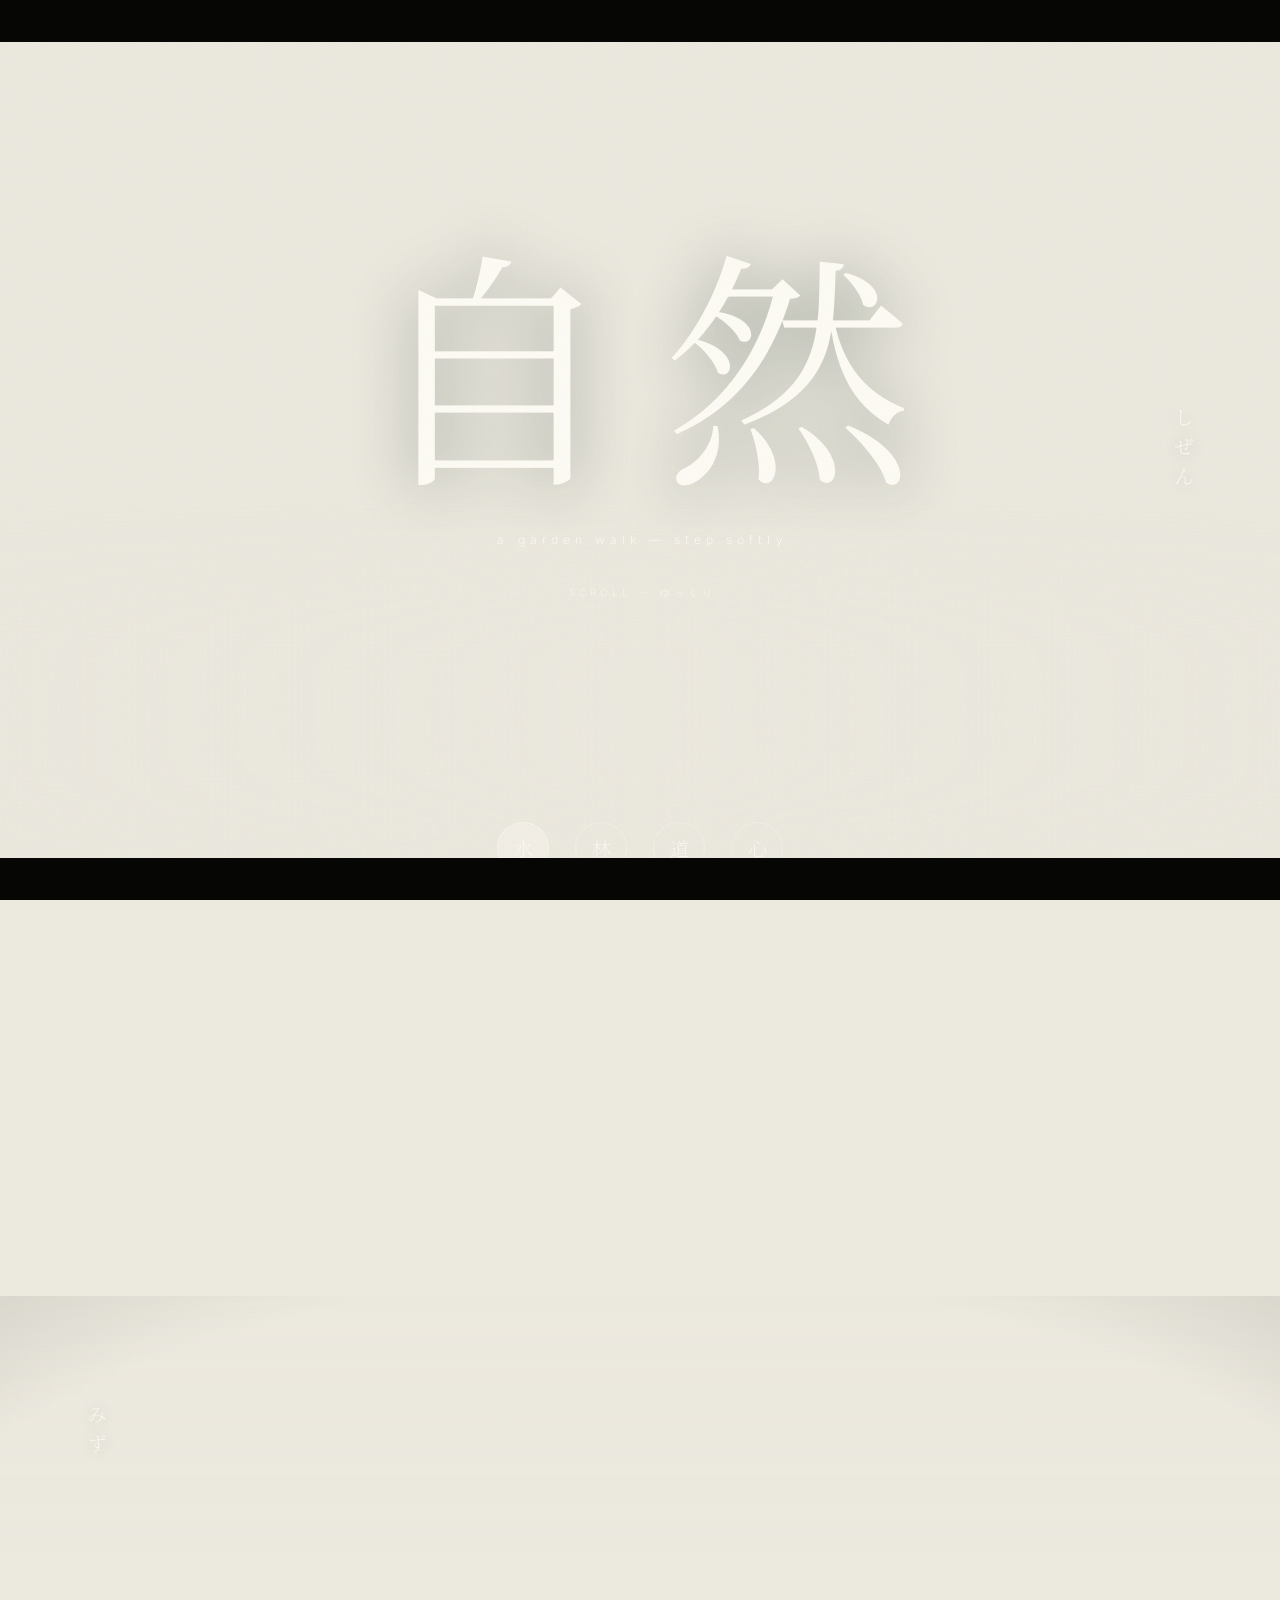
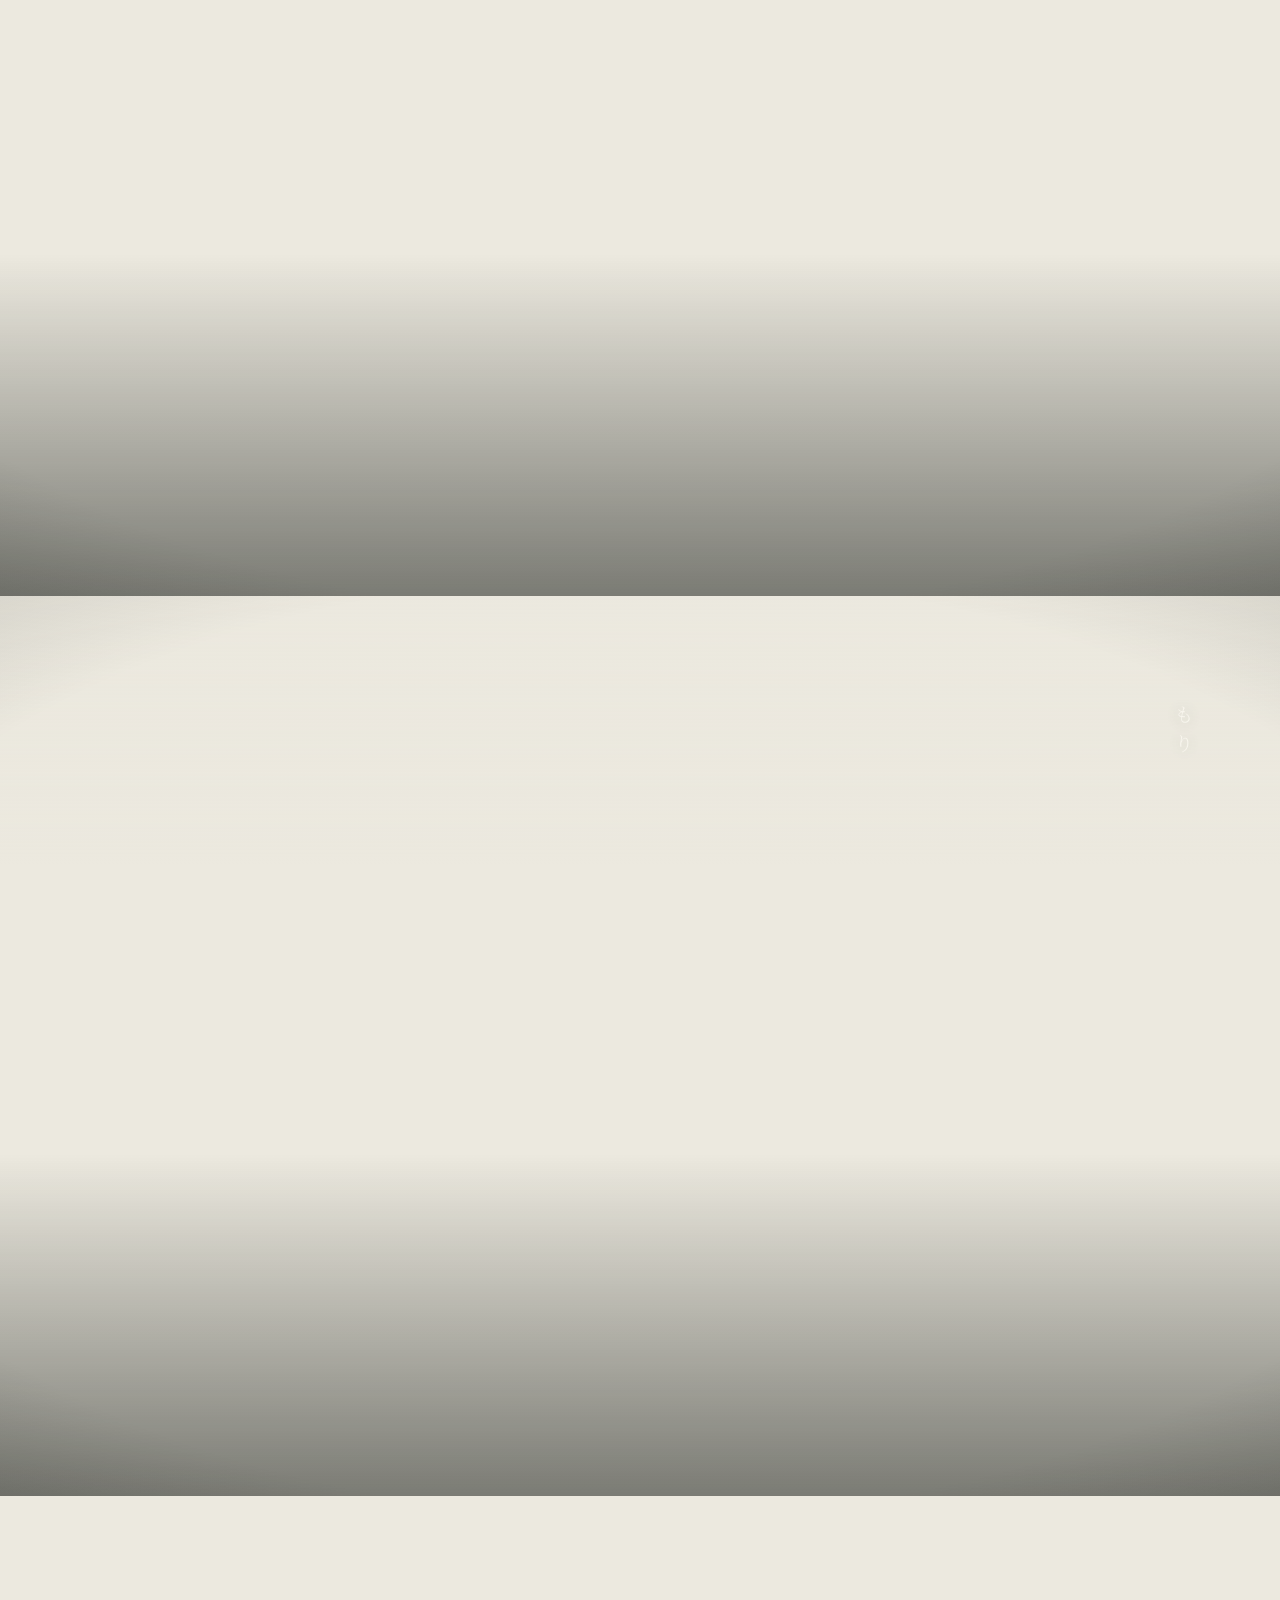
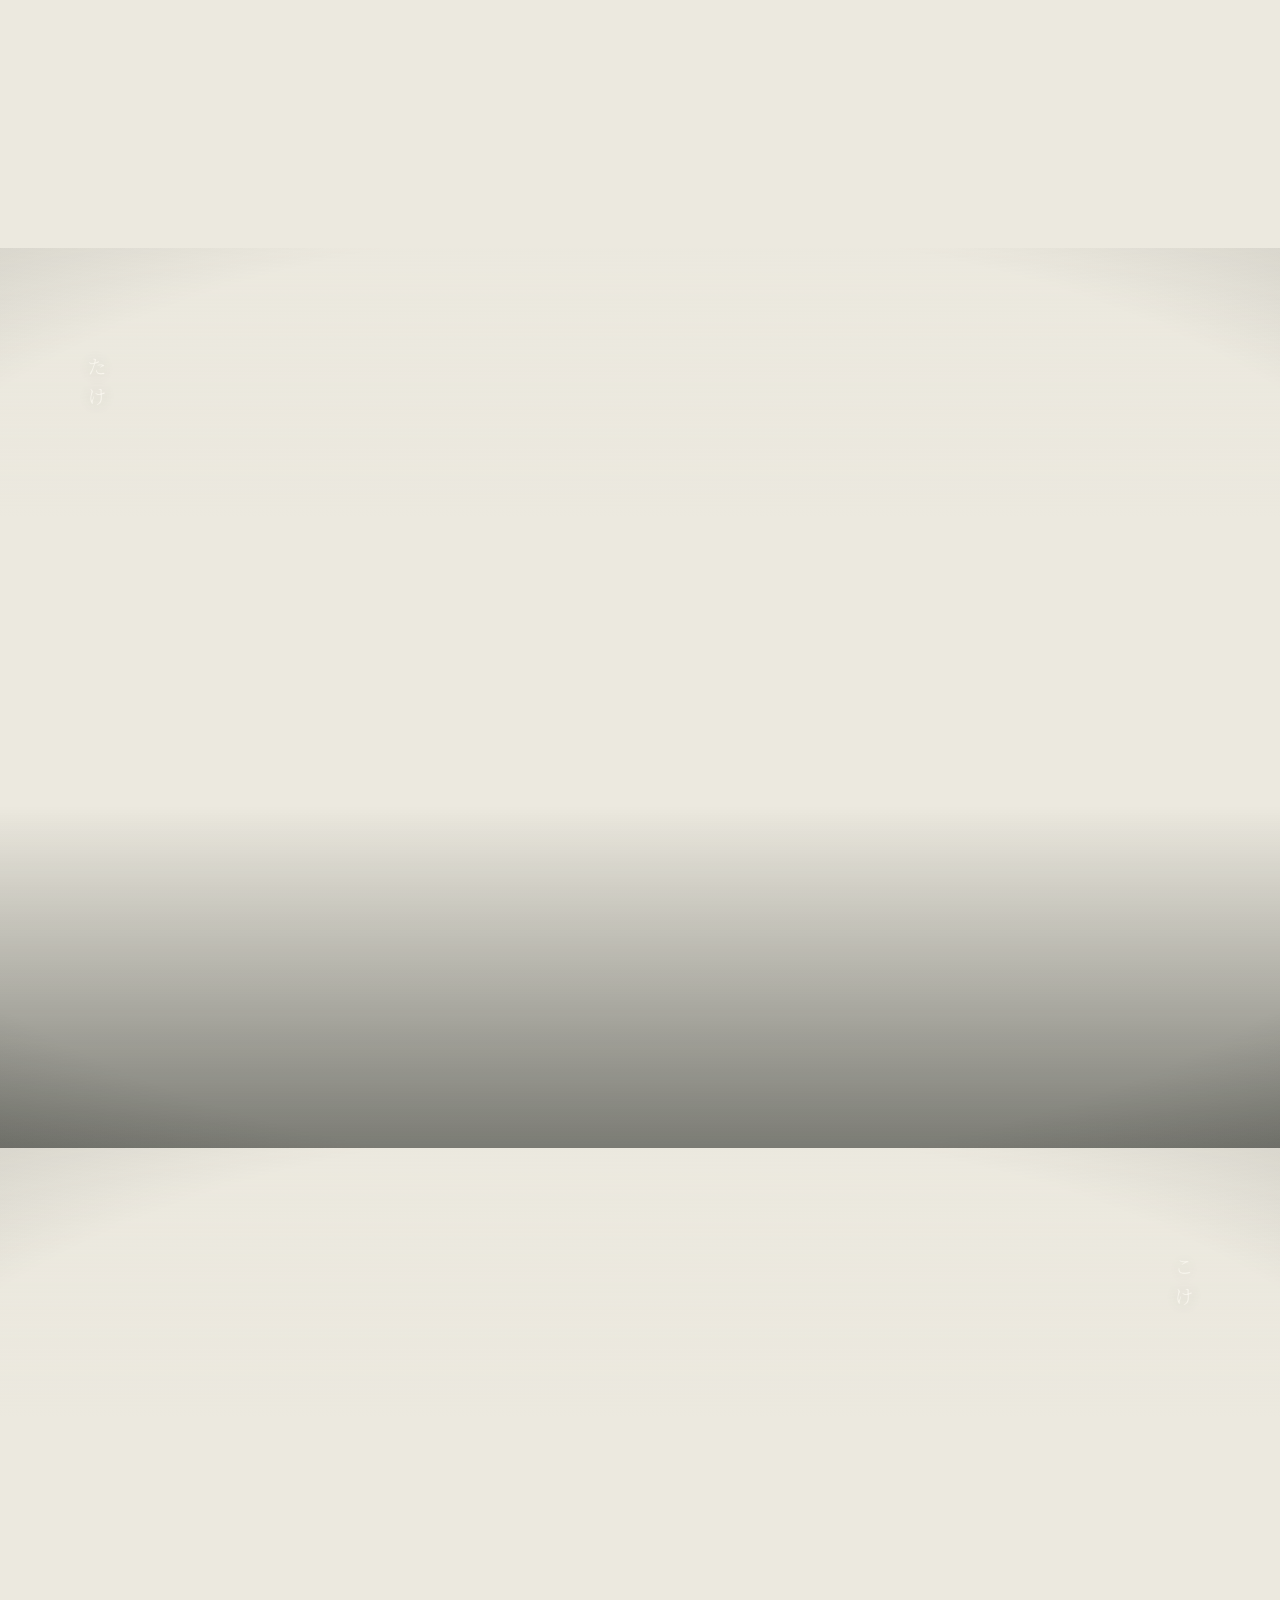
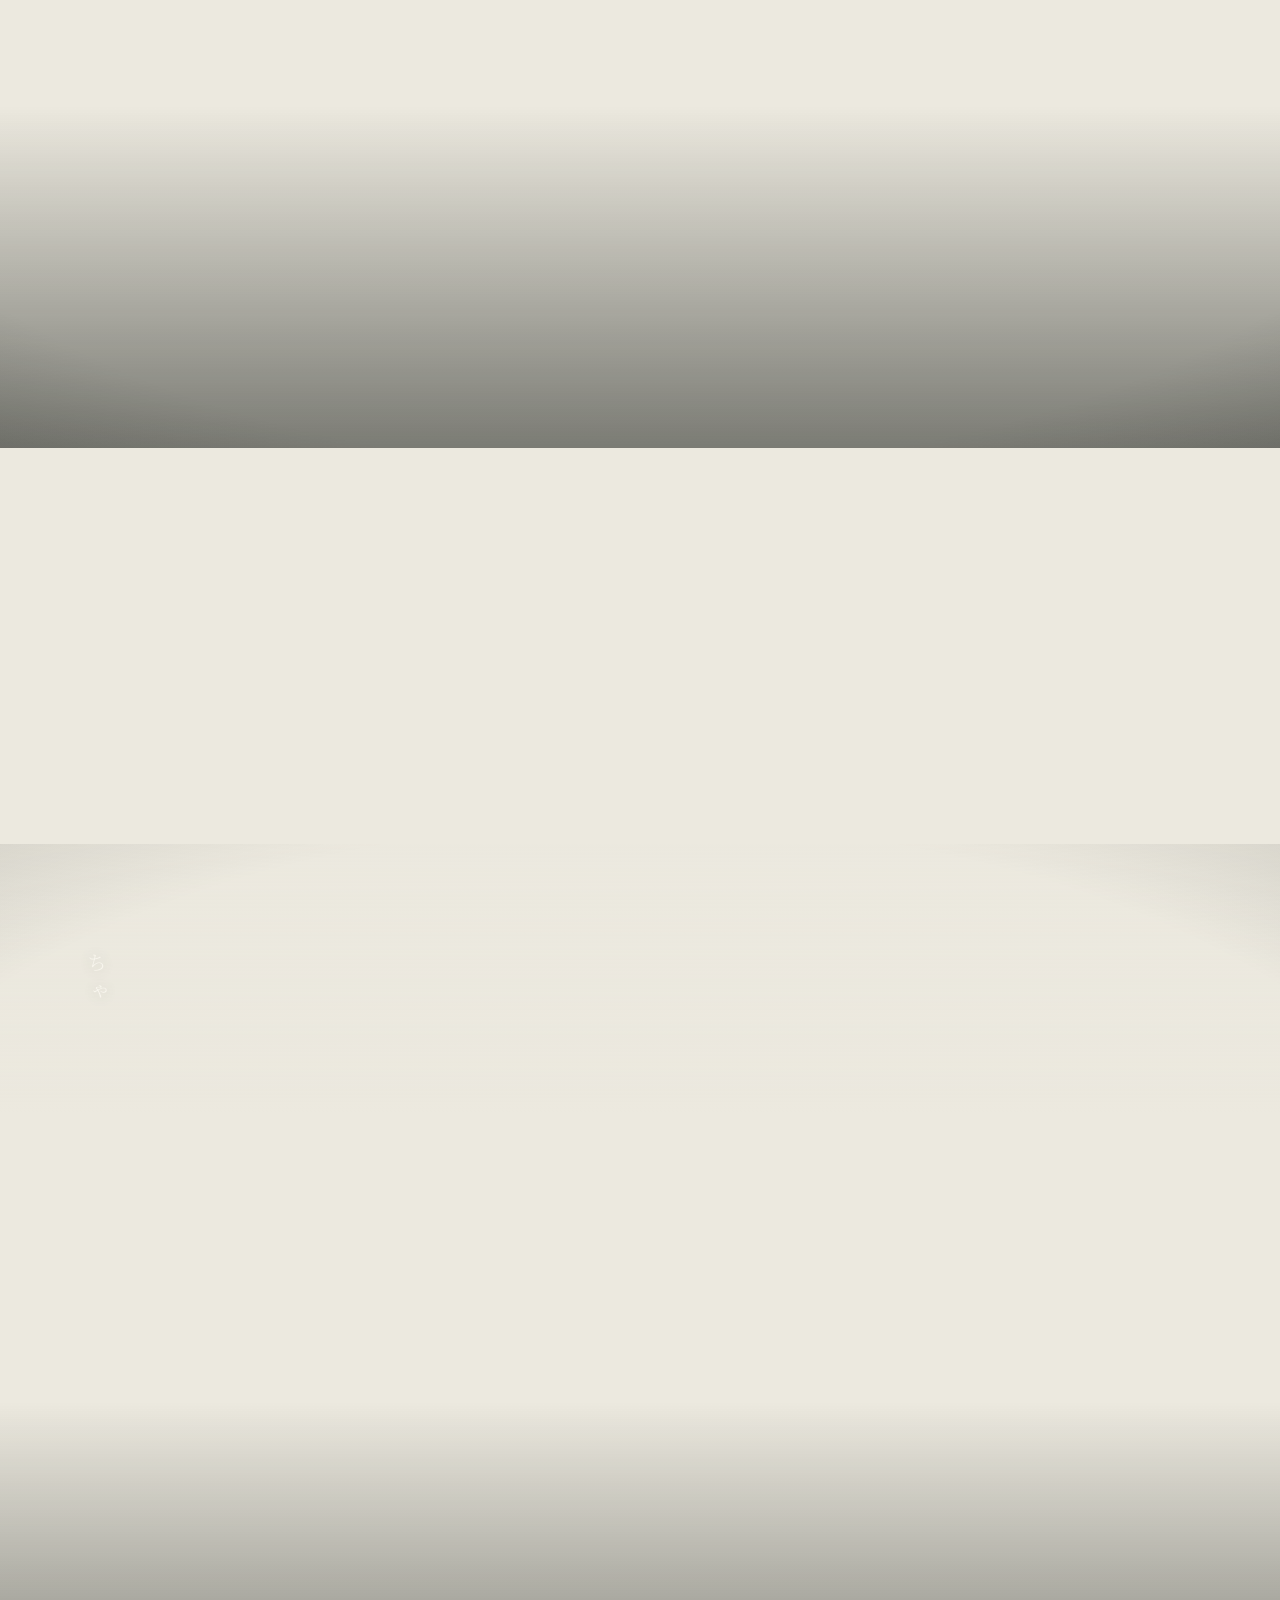
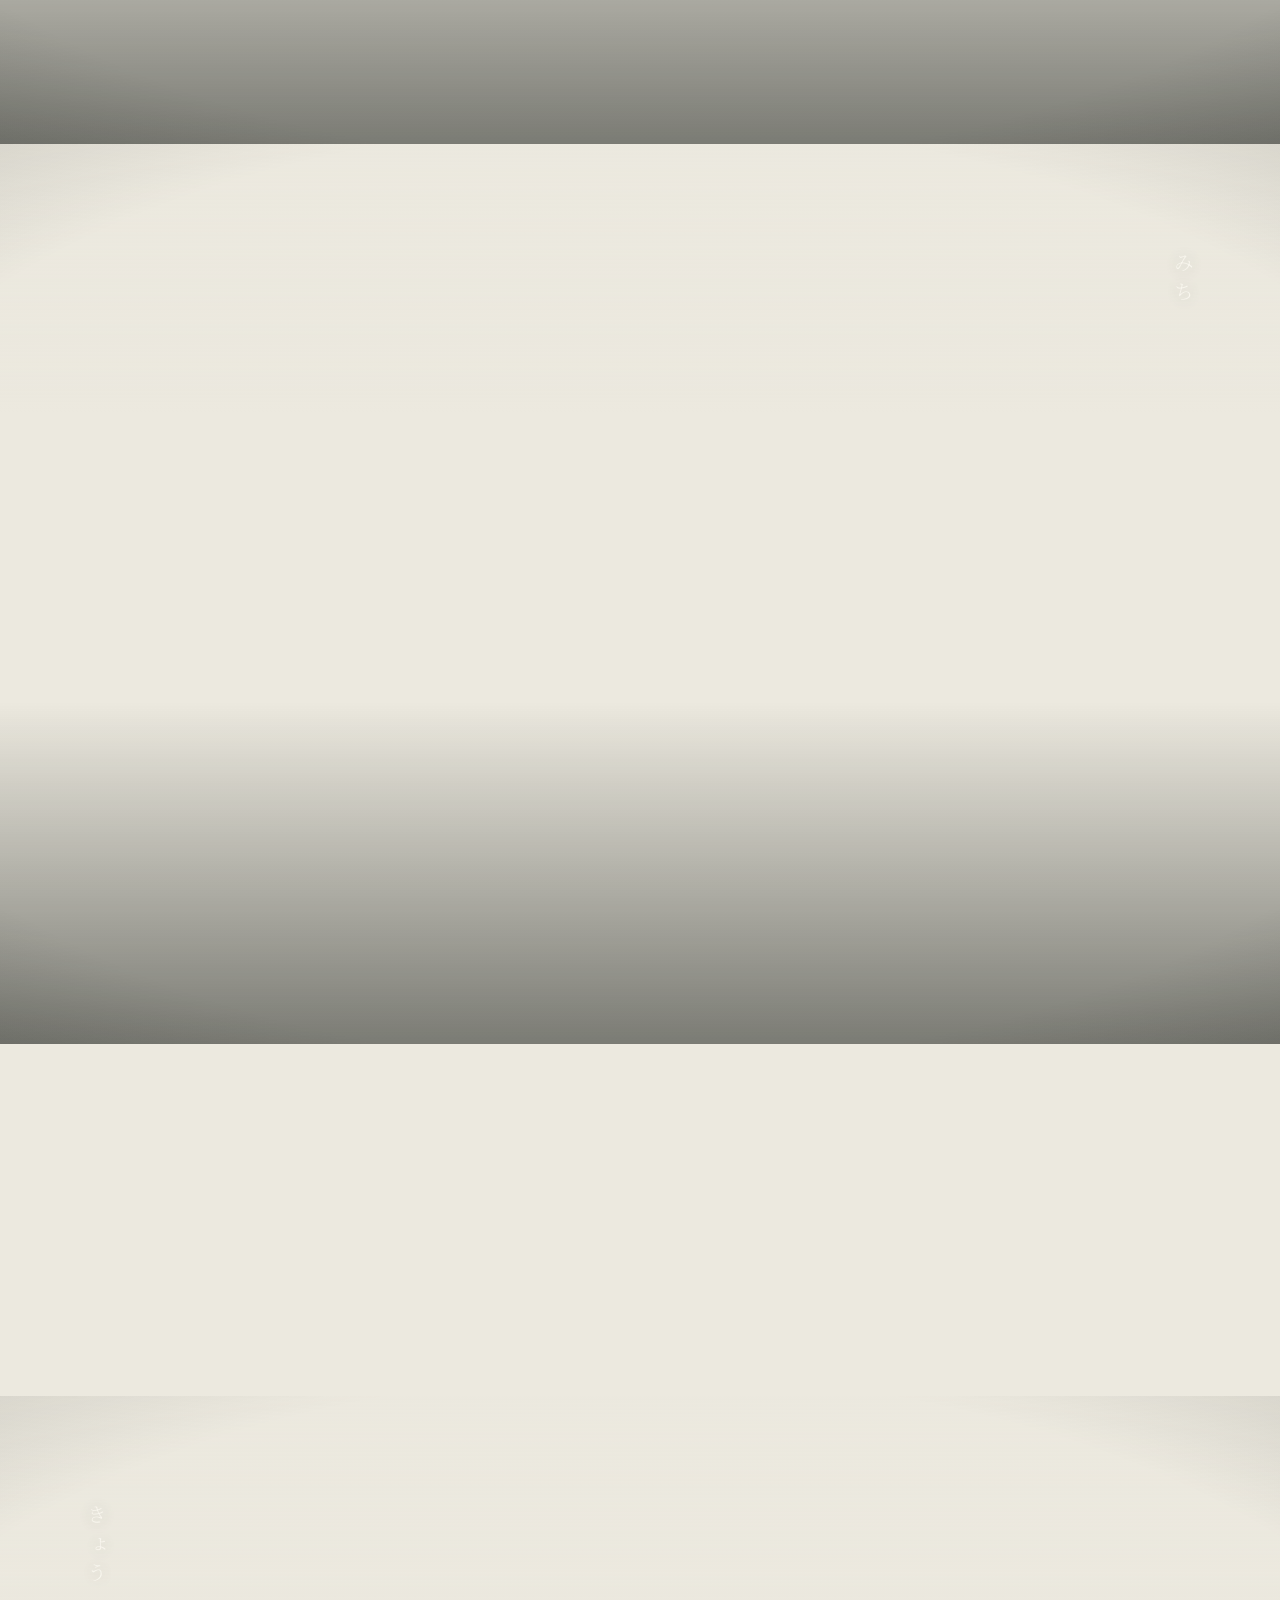
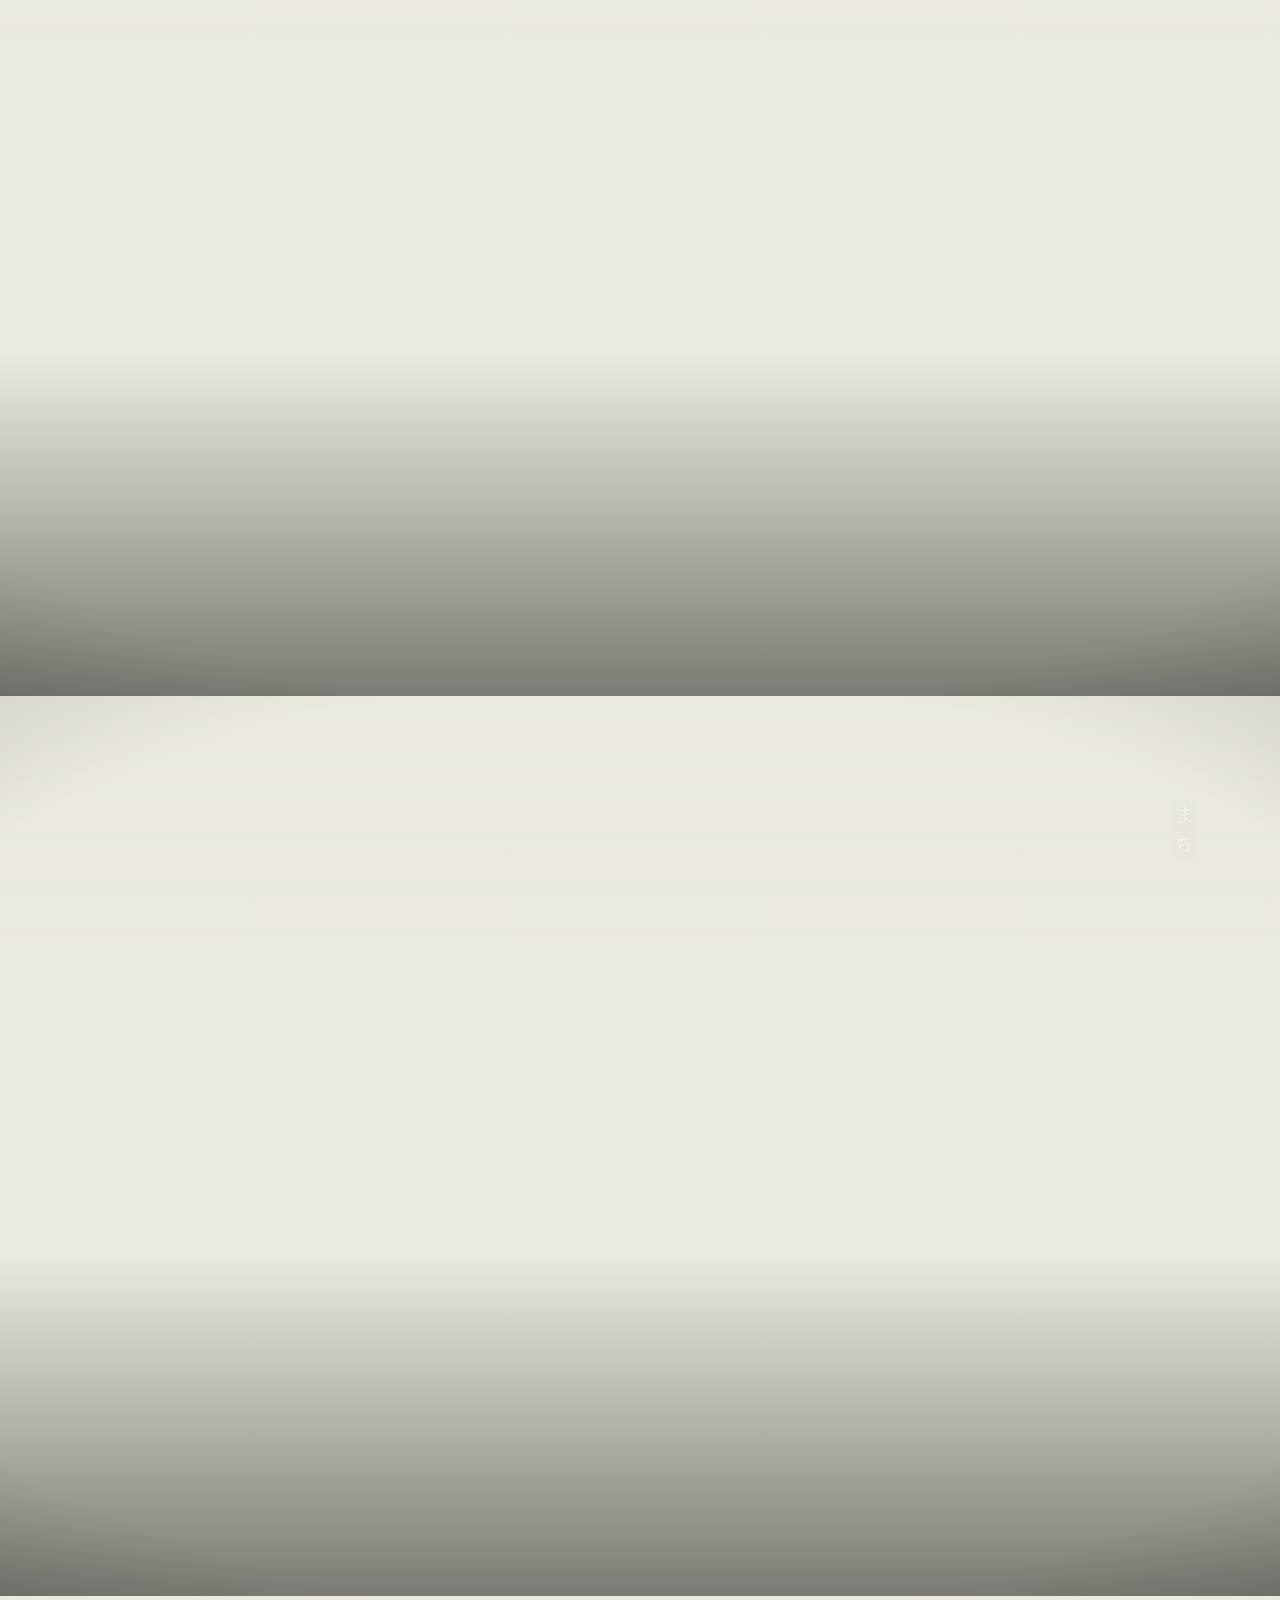
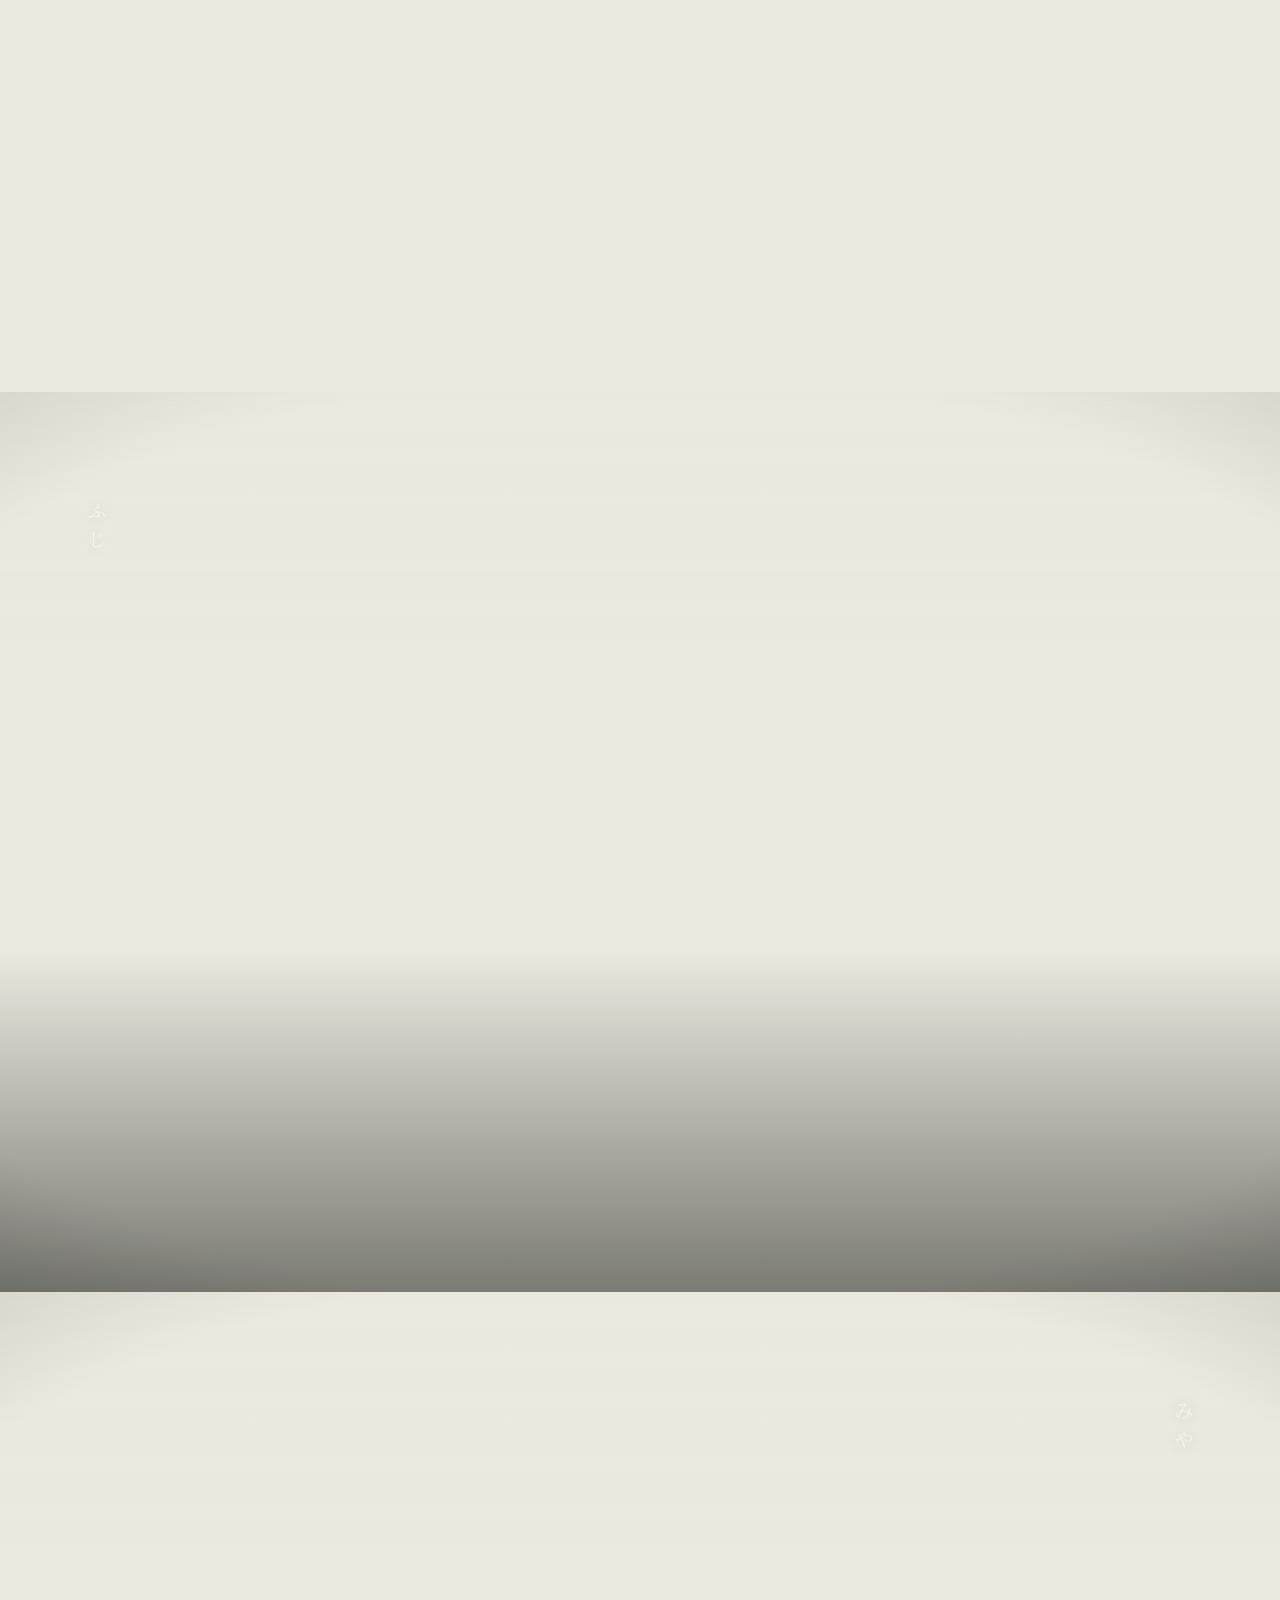
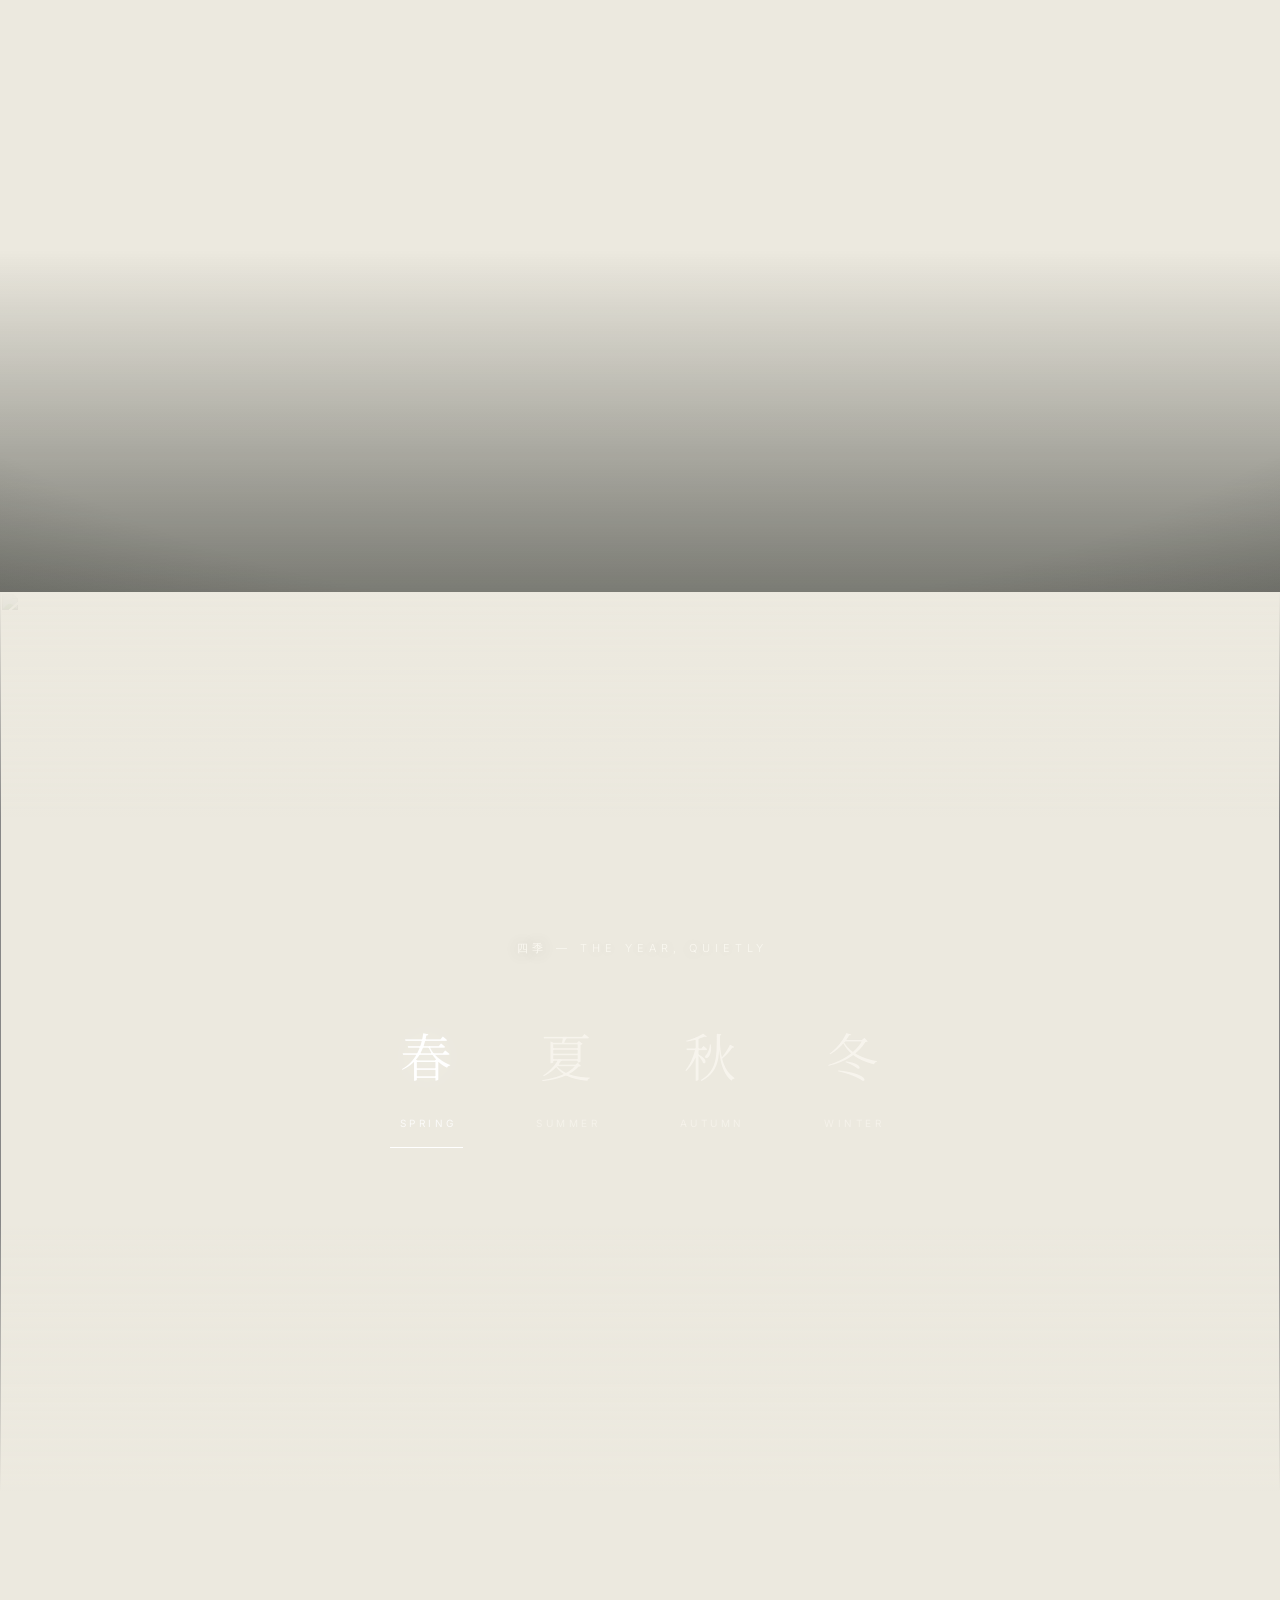
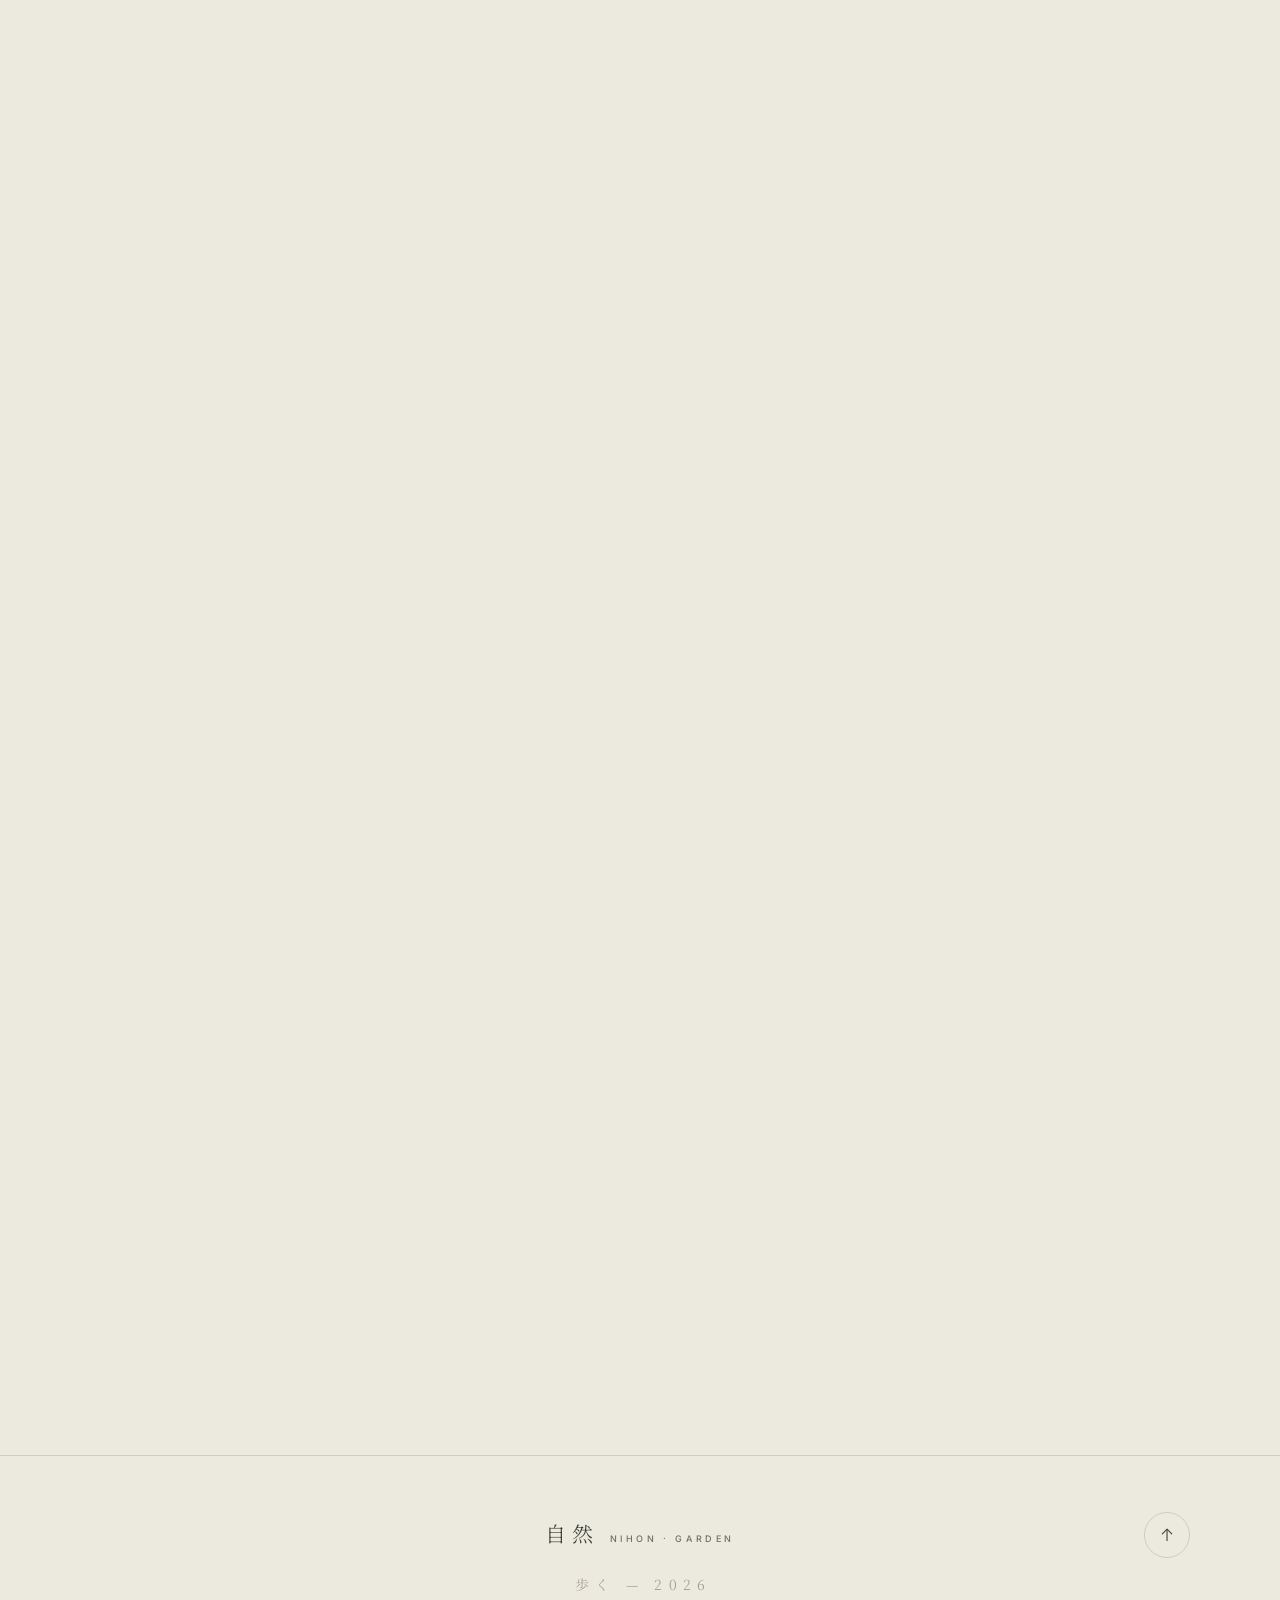
==== commit 3bafe98b: "Cinematic doc: Fuji hero, torii scene, weighted drift scroll, mobile srcset, deeper score" ====
--- a/index.html
+++ b/index.html
@@ -9,9 +9,9 @@
     <meta property="og:title" content="NIHON 自然 — A Garden Walk">
     <meta property="og:description" content="Moss, water, bamboo, stone. Walk slowly.">
     <meta property="og:type" content="website">
-    <meta property="og:image" content="https://images.unsplash.com/photo-1502082553048-f009c37129b9?auto=format&fit=crop&w=1200&q=80">
+    <meta property="og:image" content="https://images.unsplash.com/photo-1578637387939-43c525550085?auto=format&fit=crop&w=1200&q=80">
     <link rel="icon" href="data:image/svg+xml,%3Csvg xmlns='http://www.w3.org/2000/svg' viewBox='0 0 100 100'%3E%3Ctext y='.9em' font-size='90'%3E%E8%87%AA%3C/text%3E%3C/svg%3E">
-    <link rel="preload" as="image" href="https://images.unsplash.com/photo-1502082553048-f009c37129b9?auto=format&fit=crop&w=2400&q=80" fetchpriority="high">
+    <link rel="preload" as="image" href="https://images.unsplash.com/photo-1578637387939-43c525550085?auto=format&fit=crop&w=2400&q=80" fetchpriority="high">
     <title>NIHON 自然 — A Garden Walk</title>
     <link rel="preconnect" href="https://fonts.googleapis.com">
     <link rel="preconnect" href="https://fonts.gstatic.com" crossorigin>
@@ -49,7 +49,7 @@
     </header>
 
     <section class="hero" id="top">
-        <div class="hero-still" aria-hidden="true"><img src="https://images.unsplash.com/photo-1502082553048-f009c37129b9?auto=format&fit=crop&w=2400&q=80" srcset="https://images.unsplash.com/photo-1502082553048-f009c37129b9?auto=format&fit=crop&w=1200&q=70 1200w, https://images.unsplash.com/photo-1502082553048-f009c37129b9?auto=format&fit=crop&w=2400&q=80 2400w" sizes="100vw" alt="" fetchpriority="high" decoding="async"></div>
+        <div class="hero-still" aria-hidden="true"><img src="https://images.unsplash.com/photo-1578637387939-43c525550085?auto=format&fit=crop&w=2400&q=80" srcset="https://images.unsplash.com/photo-1578637387939-43c525550085?auto=format&fit=crop&w=1200&q=70 1200w, https://images.unsplash.com/photo-1578637387939-43c525550085?auto=format&fit=crop&w=2400&q=80 2400w" sizes="100vw" alt="" fetchpriority="high" decoding="async"></div>
         <div class="hero-mist" aria-hidden="true"></div>
         <canvas id="petals" aria-hidden="true"></canvas>
         <span class="tategaki hero-kana" aria-hidden="true">しぜん</span>
@@ -75,13 +75,13 @@
         </section>
 
         <section class="clearing" id="p-lake">
-            <div class="clearing-bg"><img src="https://images.unsplash.com/photo-1649583693539-f36f908da137?auto=format&fit=crop&w=1800&q=80" alt="Mount Fuji over Lake Kawaguchi at dawn" loading="lazy" decoding="async"></div>
+            <div class="clearing-bg"><img src="https://images.unsplash.com/photo-1649583693539-f36f908da137?auto=format&fit=crop&w=1800&q=80" srcset="https://images.unsplash.com/photo-1649583693539-f36f908da137?auto=format&fit=crop&w=900&q=60 900w, https://images.unsplash.com/photo-1649583693539-f36f908da137?auto=format&fit=crop&w=1800&q=80 1800w" sizes="100vw" alt="Mount Fuji over Lake Kawaguchi at dawn" loading="lazy" decoding="async"></div>
             <span class="tategaki clearing-kana" aria-hidden="true">みず</span>
             <div class="clearing-cap left reveal"><span class="c-no">01</span><span class="c-kanji">湖</span><span class="c-name">Lake Kawaguchi</span><span class="c-sub">still water</span><span class="narration">The mountain arrives before you do — it has been waiting all night.</span></div>
         </section>
 
         <section class="clearing" id="p-torii">
-            <div class="clearing-bg"><img src="https://images.unsplash.com/photo-1528360983277-13d401cdc186?auto=format&fit=crop&w=1800&q=80" alt="Moss-soft torii gates in Kyoto" loading="lazy" decoding="async"></div>
+            <div class="clearing-bg"><img src="https://images.unsplash.com/photo-1533050487297-09b450131914?auto=format&fit=crop&w=1800&q=80" srcset="https://images.unsplash.com/photo-1533050487297-09b450131914?auto=format&fit=crop&w=900&q=60 900w, https://images.unsplash.com/photo-1533050487297-09b450131914?auto=format&fit=crop&w=1800&q=80 1800w" sizes="100vw" alt="Endless vermilion torii gates at Fushimi Inari" loading="lazy" decoding="async"></div>
             <span class="tategaki clearing-kana right" aria-hidden="true">もり</span>
             <div class="clearing-cap right reveal"><span class="c-no">02</span><span class="c-kanji">鳥居</span><span class="c-name">Fushimi Inari</span><span class="c-sub">a thousand gates</span><span class="narration">A thousand gates — and every one of them opens inward.</span></div>
         </section>
@@ -89,13 +89,13 @@
         <section class="breath"><p class="reveal">苔の匂い — the smell of moss after rain.</p></section>
 
         <section class="clearing" id="p-forest">
-            <div class="clearing-bg"><img src="https://images.unsplash.com/photo-1702564492961-3643703480c2?auto=format&fit=crop&w=1800&q=80" alt="Arashiyama bamboo grove in Kyoto" loading="lazy" decoding="async"></div>
+            <div class="clearing-bg"><img src="https://images.unsplash.com/photo-1702564492961-3643703480c2?auto=format&fit=crop&w=1800&q=80" srcset="https://images.unsplash.com/photo-1702564492961-3643703480c2?auto=format&fit=crop&w=900&q=60 900w, https://images.unsplash.com/photo-1702564492961-3643703480c2?auto=format&fit=crop&w=1800&q=80 1800w" sizes="100vw" alt="Arashiyama bamboo grove in Kyoto" loading="lazy" decoding="async"></div>
             <span class="tategaki clearing-kana" aria-hidden="true">たけ</span>
             <div class="clearing-cap left reveal"><span class="c-no">03</span><span class="c-kanji">竹</span><span class="c-name">Arashiyama</span><span class="c-sub">bamboo rain</span><span class="narration">Bamboo does not hurry — yet everything gets done.</span></div>
         </section>
 
         <section class="clearing" id="p-moss">
-            <div class="clearing-bg"><img src="https://images.unsplash.com/photo-1502082553048-f009c37129b9?auto=format&fit=crop&w=1800&q=80" alt="Quiet green forest light" loading="lazy" decoding="async"></div>
+            <div class="clearing-bg"><img src="https://images.unsplash.com/photo-1502082553048-f009c37129b9?auto=format&fit=crop&w=1800&q=80" srcset="https://images.unsplash.com/photo-1502082553048-f009c37129b9?auto=format&fit=crop&w=900&q=60 900w, https://images.unsplash.com/photo-1502082553048-f009c37129b9?auto=format&fit=crop&w=1800&q=80 1800w" sizes="100vw" alt="Quiet green forest light" loading="lazy" decoding="async"></div>
             <span class="tategaki clearing-kana right" aria-hidden="true">こけ</span>
             <div class="clearing-cap right reveal"><span class="c-no">04</span><span class="c-kanji">苔</span><span class="c-name">Yakushima</span><span class="c-sub">only wind</span><span class="narration">Here, silence has a texture. Touch nothing.</span></div>
         </section>
@@ -103,13 +103,13 @@
         <section class="breath"><p class="act-kicker reveal">ACT II — 里</p><p class="reveal" style="--d:.1s">一服 — pause for tea.</p></section>
 
         <section class="clearing" id="p-tea">
-            <div class="clearing-bg"><img src="https://images.unsplash.com/photo-1582793988951-9aed5509eb97?auto=format&fit=crop&w=1800&q=80" alt="Green tea fields in Shizuoka" loading="lazy" decoding="async"></div>
+            <div class="clearing-bg"><img src="https://images.unsplash.com/photo-1582793988951-9aed5509eb97?auto=format&fit=crop&w=1800&q=80" srcset="https://images.unsplash.com/photo-1582793988951-9aed5509eb97?auto=format&fit=crop&w=900&q=60 900w, https://images.unsplash.com/photo-1582793988951-9aed5509eb97?auto=format&fit=crop&w=1800&q=80 1800w" sizes="100vw" alt="Green tea fields in Shizuoka" loading="lazy" decoding="async"></div>
             <span class="tategaki clearing-kana" aria-hidden="true">ちゃ</span>
             <div class="clearing-cap left reveal"><span class="c-no">05</span><span class="c-kanji">茶</span><span class="c-name">Shizuoka</span><span class="c-sub">tea rows</span><span class="narration">Every row of tea is a sentence the hill is writing.</span></div>
         </section>
 
         <section class="clearing" id="p-road">
-            <div class="clearing-bg"><img src="https://images.unsplash.com/photo-1505069190533-da1c9af13346?auto=format&fit=crop&w=1800&q=80" alt="Country road with Mount Fuji ahead" loading="lazy" decoding="async"></div>
+            <div class="clearing-bg"><img src="https://images.unsplash.com/photo-1505069190533-da1c9af13346?auto=format&fit=crop&w=1800&q=80" srcset="https://images.unsplash.com/photo-1505069190533-da1c9af13346?auto=format&fit=crop&w=900&q=60 900w, https://images.unsplash.com/photo-1505069190533-da1c9af13346?auto=format&fit=crop&w=1800&q=80 1800w" sizes="100vw" alt="Country road with Mount Fuji ahead" loading="lazy" decoding="async"></div>
             <span class="tategaki clearing-kana right" aria-hidden="true">みち</span>
             <div class="clearing-cap right reveal"><span class="c-no">06</span><span class="c-kanji">道</span><span class="c-name">Inaka</span><span class="c-sub">the long road</span><span class="narration">The road never asks where you are going.</span></div>
         </section>
@@ -117,13 +117,13 @@
         <section class="breath"><p class="reveal">夕立 — evening rain passes quickly.</p></section>
 
         <section class="clearing" id="p-kyo">
-            <div class="clearing-bg"><img src="https://images.unsplash.com/photo-1493976040374-85c8e12f0c0e?auto=format&fit=crop&w=1800&q=80" alt="Old Kyoto temple street in the morning" loading="lazy" decoding="async"></div>
+            <div class="clearing-bg"><img src="https://images.unsplash.com/photo-1493976040374-85c8e12f0c0e?auto=format&fit=crop&w=1800&q=80" srcset="https://images.unsplash.com/photo-1493976040374-85c8e12f0c0e?auto=format&fit=crop&w=900&q=60 900w, https://images.unsplash.com/photo-1493976040374-85c8e12f0c0e?auto=format&fit=crop&w=1800&q=80 1800w" sizes="100vw" alt="Old Kyoto temple street in the morning" loading="lazy" decoding="async"></div>
             <span class="tategaki clearing-kana" aria-hidden="true">きょう</span>
             <div class="clearing-cap left reveal"><span class="c-no">07</span><span class="c-kanji">京</span><span class="c-name">Kyoto</span><span class="c-sub">morning bells</span><span class="narration">Morning bells. The city bows before it speaks.</span></div>
         </section>
 
         <section class="clearing" id="p-machi">
-            <div class="clearing-bg"><img src="https://images.unsplash.com/photo-1480796927426-f609979314bd?auto=format&fit=crop&w=1800&q=80" alt="Soft Tokyo skyline fading into dusk haze" loading="lazy" decoding="async"></div>
+            <div class="clearing-bg"><img src="https://images.unsplash.com/photo-1480796927426-f609979314bd?auto=format&fit=crop&w=1800&q=80" srcset="https://images.unsplash.com/photo-1480796927426-f609979314bd?auto=format&fit=crop&w=900&q=60 900w, https://images.unsplash.com/photo-1480796927426-f609979314bd?auto=format&fit=crop&w=1800&q=80 1800w" sizes="100vw" alt="Soft Tokyo skyline fading into dusk haze" loading="lazy" decoding="async"></div>
             <span class="tategaki clearing-kana right" aria-hidden="true">まち</span>
             <div class="clearing-cap right reveal"><span class="c-no">08</span><span class="c-kanji">街</span><span class="c-name">Tokyo</span><span class="c-sub">dusk haze</span><span class="narration">Ten million lights — each one a small kept promise.</span></div>
         </section>
@@ -131,22 +131,22 @@
         <section class="breath"><p class="act-kicker reveal">ACT III — 心</p><p class="reveal" style="--d:.1s">心 — what remains when noise leaves.</p></section>
 
         <section class="clearing" id="p-fuji">
-            <div class="clearing-bg"><img src="https://images.unsplash.com/photo-1545569341-9eb8b30979d9?auto=format&fit=crop&w=1800&q=80" alt="Chureito pagoda with Mount Fuji" loading="lazy" decoding="async"></div>
+            <div class="clearing-bg"><img src="https://images.unsplash.com/photo-1545569341-9eb8b30979d9?auto=format&fit=crop&w=1800&q=80" srcset="https://images.unsplash.com/photo-1545569341-9eb8b30979d9?auto=format&fit=crop&w=900&q=60 900w, https://images.unsplash.com/photo-1545569341-9eb8b30979d9?auto=format&fit=crop&w=1800&q=80 1800w" sizes="100vw" alt="Chureito pagoda with Mount Fuji" loading="lazy" decoding="async"></div>
             <span class="tategaki clearing-kana" aria-hidden="true">ふじ</span>
             <div class="clearing-cap left reveal"><span class="c-no">09</span><span class="c-kanji">富士</span><span class="c-name">Fuji</span><span class="c-sub">spirit</span><span class="narration">Some mountains you climb. This one you meet.</span></div>
         </section>
 
         <section class="clearing" id="p-miyajima">
-            <div class="clearing-bg"><img src="https://images.unsplash.com/photo-1522383225653-ed111181a951?auto=format&fit=crop&w=1800&q=80" alt="Floating torii gate at Miyajima in calm water" loading="lazy" decoding="async"></div>
+            <div class="clearing-bg"><img src="https://images.unsplash.com/photo-1522383225653-ed111181a951?auto=format&fit=crop&w=1800&q=80" srcset="https://images.unsplash.com/photo-1522383225653-ed111181a951?auto=format&fit=crop&w=900&q=60 900w, https://images.unsplash.com/photo-1522383225653-ed111181a951?auto=format&fit=crop&w=1800&q=80 1800w" sizes="100vw" alt="Floating torii gate at Miyajima in calm water" loading="lazy" decoding="async"></div>
             <span class="tategaki clearing-kana right" aria-hidden="true">みや</span>
             <div class="clearing-cap right reveal"><span class="c-no">10</span><span class="c-kanji">宮島</span><span class="c-name">Miyajima</span><span class="c-sub">the floating gate</span><span class="narration">The gate floats — because faith needs no foundation.</span></div>
         </section>
 
         <section class="stage" id="seasons" aria-label="Seasons">
-            <div class="stage-bg on" data-s="0"><img src="https://images.unsplash.com/photo-1490806843957-31f4c9a91c65?auto=format&fit=crop&w=1800&q=70" alt="" loading="lazy" decoding="async"></div>
-            <div class="stage-bg" data-s="1"><img src="https://images.unsplash.com/photo-1589308078059-be1415eab4c3?auto=format&fit=crop&w=1800&q=70" alt="" loading="lazy" decoding="async"></div>
-            <div class="stage-bg" data-s="2"><img src="https://images.unsplash.com/photo-1504198458649-3128b932f49e?auto=format&fit=crop&w=1800&q=70" alt="" loading="lazy" decoding="async"></div>
-            <div class="stage-bg" data-s="3"><img src="https://images.unsplash.com/photo-1557409518-691ebcd96038?auto=format&fit=crop&w=1800&q=70" alt="" loading="lazy" decoding="async"></div>
+            <div class="stage-bg on" data-s="0"><img src="https://images.unsplash.com/photo-1490806843957-31f4c9a91c65?auto=format&fit=crop&w=1800&q=70" srcset="https://images.unsplash.com/photo-1490806843957-31f4c9a91c65?auto=format&fit=crop&w=900&q=60 900w, https://images.unsplash.com/photo-1490806843957-31f4c9a91c65?auto=format&fit=crop&w=1800&q=70 1800w" sizes="100vw" alt="" loading="lazy" decoding="async"></div>
+            <div class="stage-bg" data-s="1"><img src="https://images.unsplash.com/photo-1589308078059-be1415eab4c3?auto=format&fit=crop&w=1800&q=70" srcset="https://images.unsplash.com/photo-1589308078059-be1415eab4c3?auto=format&fit=crop&w=900&q=60 900w, https://images.unsplash.com/photo-1589308078059-be1415eab4c3?auto=format&fit=crop&w=1800&q=70 1800w" sizes="100vw" alt="" loading="lazy" decoding="async"></div>
+            <div class="stage-bg" data-s="2"><img src="https://images.unsplash.com/photo-1504198458649-3128b932f49e?auto=format&fit=crop&w=1800&q=70" srcset="https://images.unsplash.com/photo-1504198458649-3128b932f49e?auto=format&fit=crop&w=900&q=60 900w, https://images.unsplash.com/photo-1504198458649-3128b932f49e?auto=format&fit=crop&w=1800&q=70 1800w" sizes="100vw" alt="" loading="lazy" decoding="async"></div>
+            <div class="stage-bg" data-s="3"><img src="https://images.unsplash.com/photo-1557409518-691ebcd96038?auto=format&fit=crop&w=1800&q=70" srcset="https://images.unsplash.com/photo-1557409518-691ebcd96038?auto=format&fit=crop&w=900&q=60 900w, https://images.unsplash.com/photo-1557409518-691ebcd96038?auto=format&fit=crop&w=1800&q=70 1800w" sizes="100vw" alt="" loading="lazy" decoding="async"></div>
             <div class="stage-shade"></div>
             <div class="wrap stage-ui">
                 <p class="stage-eyebrow">四季 — the year, quietly</p>
--- a/solo/styles.css
+++ b/solo/styles.css
@@ -103,7 +103,7 @@
 /* hero — morning mist over the garden */
 .hero { position: relative; min-height: 100svh; display: flex; flex-direction: column; justify-content: center; overflow: clip; isolation: isolate; }
 .hero-still { position: absolute; inset: 0; }
-.hero-still img { width: 100%; height: 100%; object-fit: cover; filter: saturate(0.75) brightness(0.9); transform: scale(1.05); animation: kenburns 26s ease-out forwards; }
+.hero-still img { width: 100%; height: 100%; object-fit: cover; filter: saturate(0.75) brightness(0.9); transform: scale(1.05); animation: kenburns 34s ease-out forwards; }
 [data-theme="dark"] .hero-still img { filter: saturate(0.6) brightness(0.5); }
 @keyframes kenburns { from { transform: scale(1.1); } to { transform: scale(1.02); } }
 .hero-mist { position: absolute; inset: auto -20% 6% -20%; height: 30vh; filter: blur(40px); background: linear-gradient(90deg, transparent, color-mix(in srgb, var(--paper) 55%, transparent), transparent); animation: mistdrift 18s ease-in-out infinite alternate; pointer-events: none; }
@@ -133,13 +133,14 @@
 
 /* clearings — one scene, full and quiet */
 .clearing { position: relative; min-height: 100svh; display: flex; align-items: flex-end; overflow: clip; isolation: isolate; }
-.clearing-bg { position: absolute; inset: 0; }
-.clearing-bg img { width: 100%; height: 100%; object-fit: cover; filter: saturate(0.8) brightness(0.88); }
+.clearing-bg { position: absolute; inset: -6% 0; }
+.clearing-bg img { width: 100%; height: 100%; object-fit: cover; filter: saturate(0.8) brightness(0.88); transform: scale(1.09); transition: transform 9s linear, opacity 1.2s ease; will-change: transform, translate; }
+.clearing.in .clearing-bg img { transform: scale(1.01); }
 [data-theme="dark"] .clearing-bg img { filter: saturate(0.65) brightness(0.6); }
-.clearing::after { content: ""; position: absolute; inset: 0; background: linear-gradient(180deg, color-mix(in srgb, var(--paper) 30%, transparent), transparent 30%, transparent 62%, rgba(10, 14, 10, 0.5)); pointer-events: none; }
+.clearing::after { content: ""; position: absolute; inset: 0; background: linear-gradient(180deg, color-mix(in srgb, var(--paper) 30%, transparent), transparent 30%, transparent 62%, rgba(10, 14, 10, 0.5)), radial-gradient(120% 95% at 50% 50%, transparent 55%, rgba(5, 8, 6, 0.42) 100%); pointer-events: none; }
 .clearing-kana { position: absolute; top: 12vh; left: 6vw; font-size: clamp(15px, 2vw, 20px); color: #fdfbf4; opacity: 0.8; text-shadow: 0 1px 18px rgba(0,0,0,0.4); }
 .clearing-kana.right { left: auto; right: 6vw; }
-.clearing-cap { position: relative; z-index: 1; display: flex; flex-direction: column; gap: 2px; padding: 0 7vw 11vh; color: #fdfbf4; }
+.clearing-cap { position: relative; z-index: 1; display: flex; flex-direction: column; gap: 2px; padding: 0 7vw 11vh; color: #fdfbf4; will-change: translate; }
 .clearing-cap.left { align-items: flex-start; text-align: left; }
 .clearing-cap.right { align-items: flex-end; text-align: right; margin-left: auto; }
 .c-no { font-size: 11px; letter-spacing: 0.45em; opacity: 0.8; }
@@ -207,6 +208,10 @@
     .to-top { position: static; margin-top: 4px; }
     #grain { display: none; }
     .hero-still img { animation: none; transform: scale(1.02); }
+    .narration { font-size: 14px; max-width: 100%; }
+    .clearing-cap { padding: 0 7vw 13vh; }
+    .c-kanji { font-size: clamp(46px, 15vw, 80px); }
+    .kana .k { border-width: 1px; }
 }
 @media (prefers-reduced-motion: reduce) {
     .reveal { opacity: 1 !important; transform: none !important; transition: none !important; }
